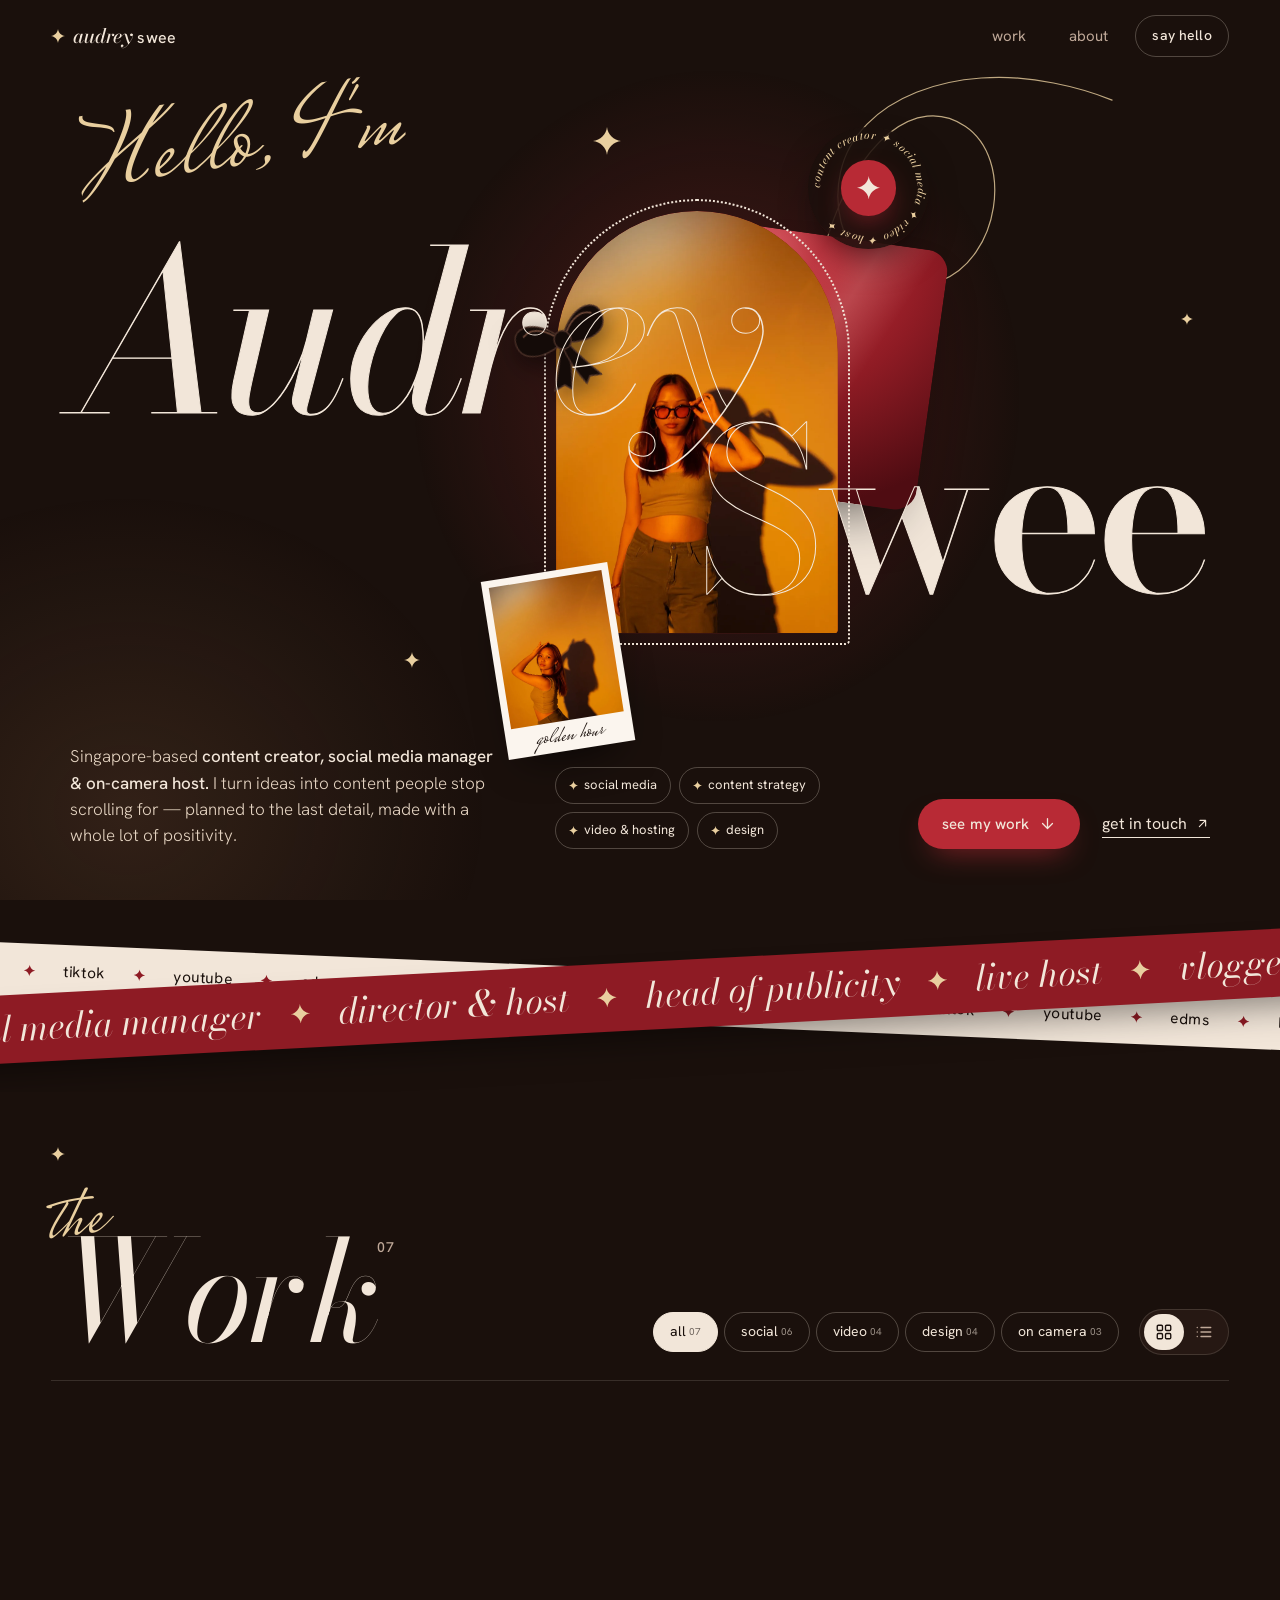
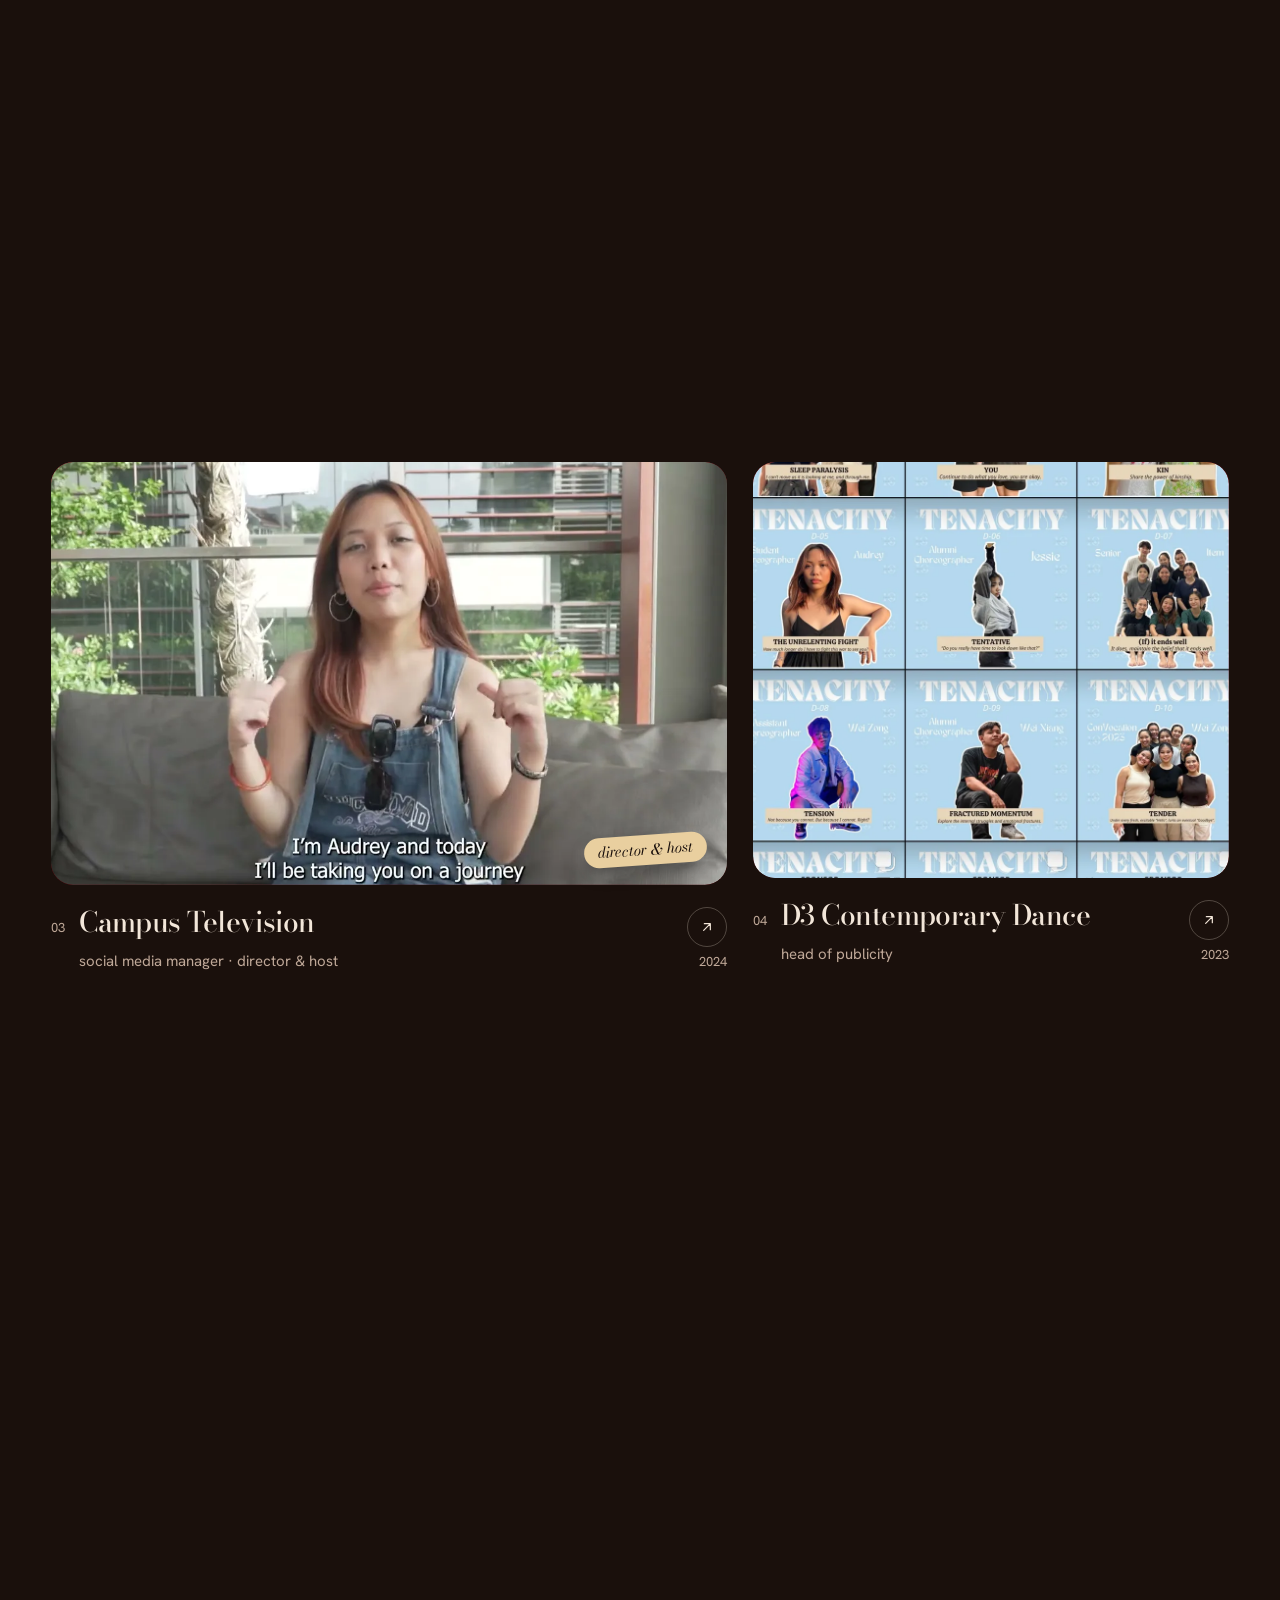
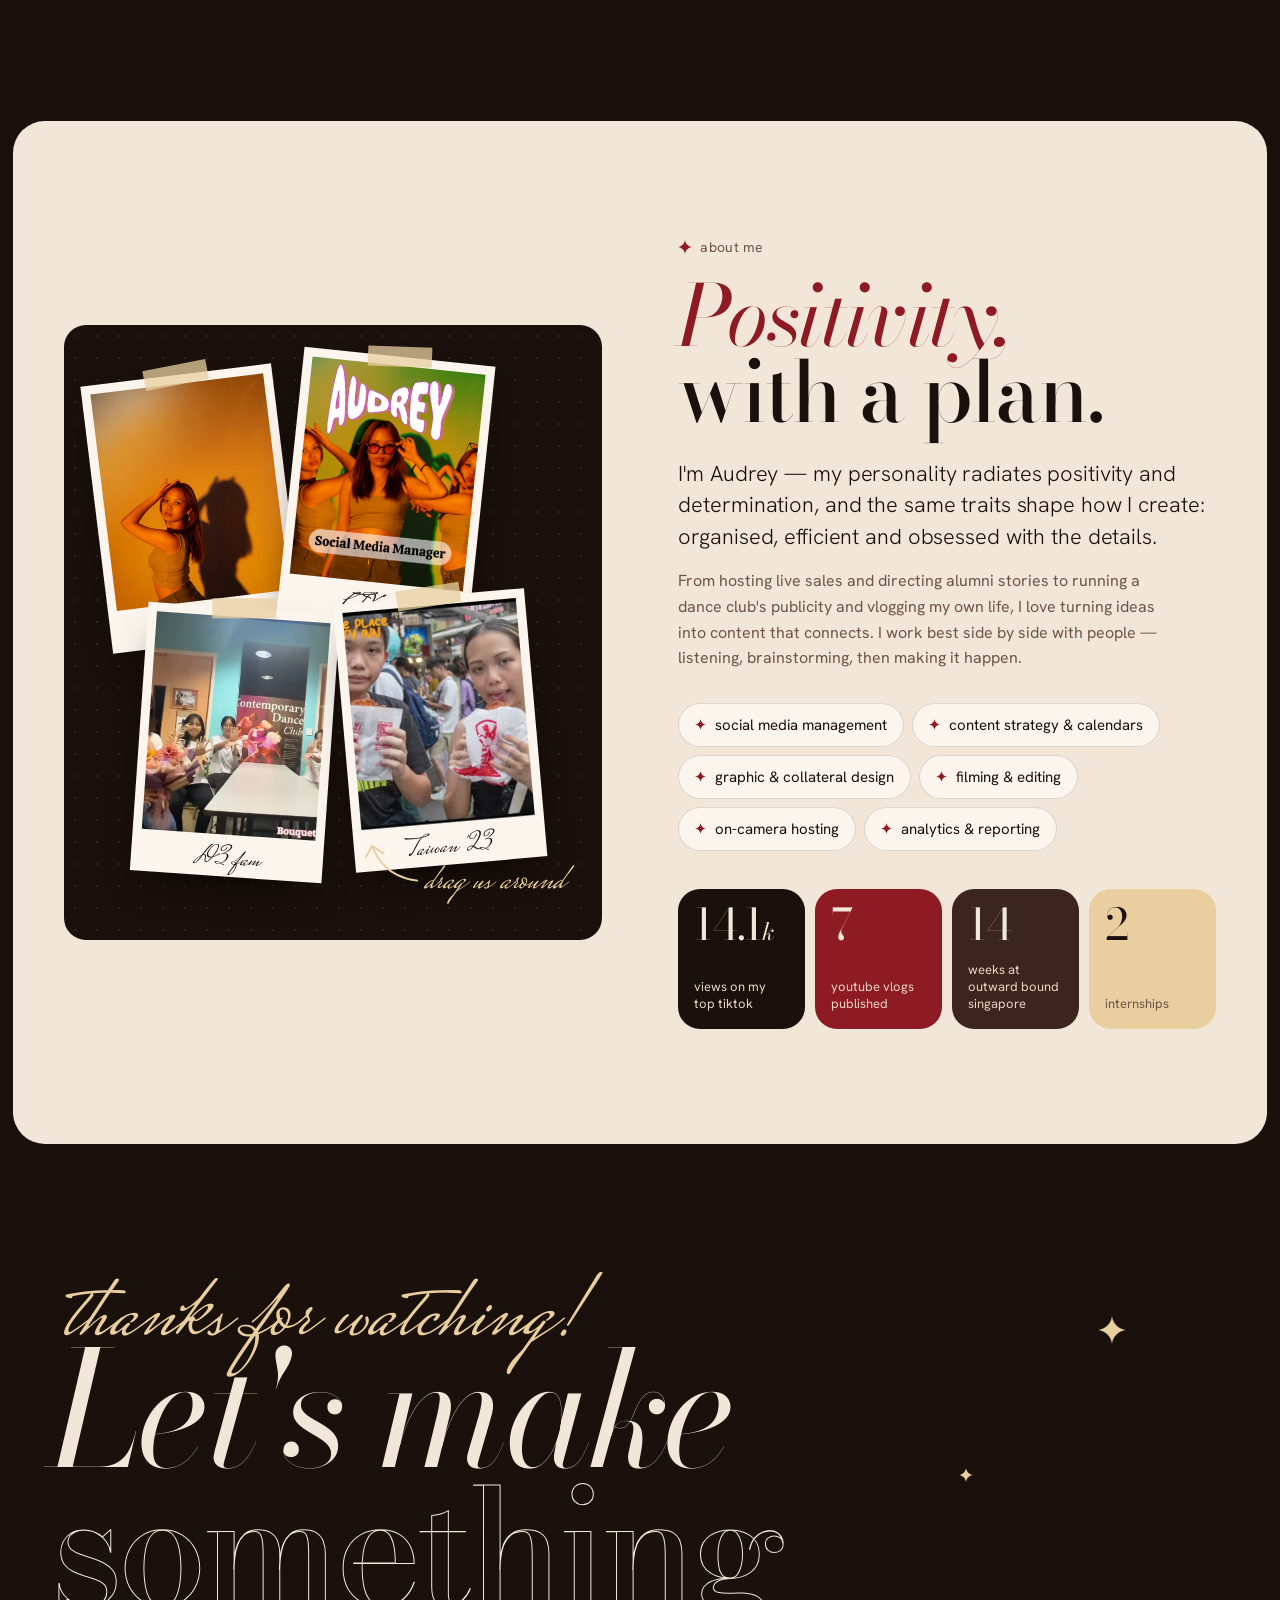
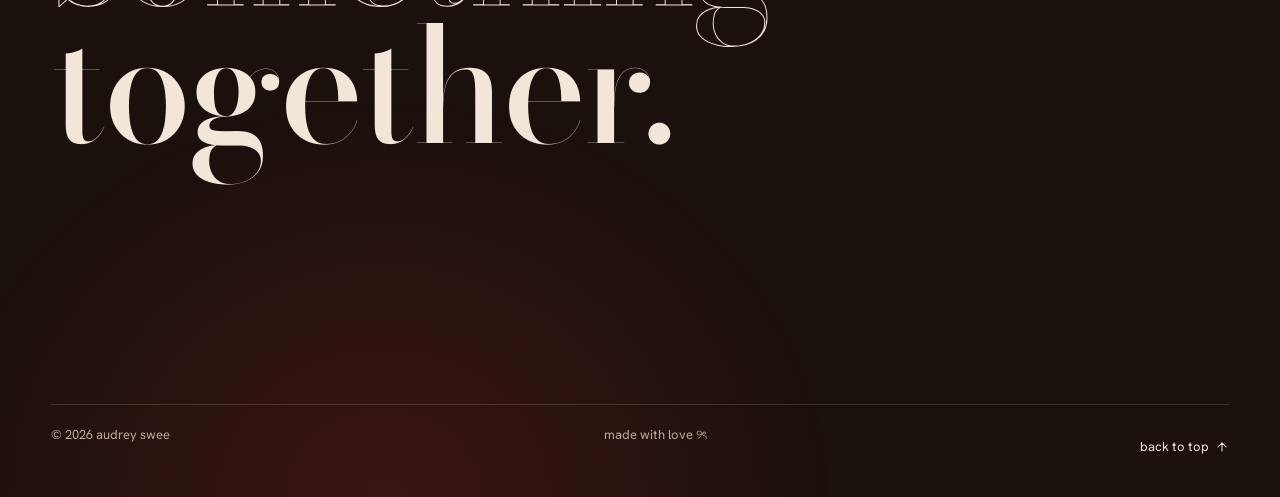
==== index.html @ 0734b259 "update" ====
<!doctype html>
<html lang="en">
<head>
  <meta charset="utf-8">
  <meta name="viewport" content="width=device-width, initial-scale=1">
  <title>Audrey Swee — Content Creator, Social Media &amp; On-Camera Host</title>
  <meta name="description" content="Portfolio of Audrey Swee, a Singapore-based content creator, social media manager and on-camera host. Selected work for Dettol Singapore, Outward Bound Singapore, Campus Television and more.">
  <meta name="theme-color" content="#1A100C">
  <meta property="og:title" content="Audrey Swee — Media Portfolio">
  <meta property="og:description" content="Content creator, social media manager and on-camera host based in Singapore.">
  <meta property="og:image" content="assets/img/audrey-portrait.webp">
  <meta property="og:type" content="website">
  <link rel="icon" href="assets/img/favicon.svg" type="image/svg+xml">
  <link rel="preconnect" href="https://fonts.googleapis.com">
  <link rel="preconnect" href="https://fonts.gstatic.com" crossorigin>
  <link rel="stylesheet" href="https://fonts.googleapis.com/css2?family=Bodoni+Moda:ital,opsz,wght@0,6..96,400..700;1,6..96,400..700&family=Hanken+Grotesk:wght@300..700&family=Mrs+Saint+Delafield&display=swap">
  <link rel="stylesheet" href="assets/css/style.css">
  <link rel="preload" as="image" href="assets/img/audrey-portrait.webp" fetchpriority="high">
  <script>document.documentElement.classList.add('js');</script>
  <script defer src="assets/js/main.js"></script>
</head>
<body class="home">
  <svg width="0" height="0" style="position:absolute" aria-hidden="true">
    <symbol id="spk" viewBox="0 0 24 24"><path d="M12 0c.6 6.2 5.8 11.4 12 12-6.2.6-11.4 5.8-12 12-.6-6.2-5.8-11.4-12-12C6.2 11.4 11.4 6.2 12 0z"/></symbol>
    <symbol id="i-arrow" viewBox="0 0 24 24"><path d="M7 17 17 7M8 7h9v9" fill="none" stroke="currentColor" stroke-width="1.8" stroke-linecap="round" stroke-linejoin="round"/></symbol>
    <symbol id="i-down" viewBox="0 0 24 24"><path d="M12 5v14M19 12l-7 7-7-7" fill="none" stroke="currentColor" stroke-width="1.8" stroke-linecap="round" stroke-linejoin="round"/></symbol>
    <symbol id="i-up" viewBox="0 0 24 24"><path d="M12 19V5M5 12l7-7 7 7" fill="none" stroke="currentColor" stroke-width="1.8" stroke-linecap="round" stroke-linejoin="round"/></symbol>
    <symbol id="i-tiktok" viewBox="0 0 24 24"><g fill="none" stroke="currentColor" stroke-width="1.8" stroke-linecap="round" stroke-linejoin="round"><path d="M14 3v11.5a3.5 3.5 0 1 1-3.5-3.5"/><path d="M14 3c.5 2.6 2.4 4.5 5 5"/></g></symbol>
    <symbol id="i-youtube" viewBox="0 0 24 24"><rect x="2" y="5" width="20" height="14" rx="4" fill="none" stroke="currentColor" stroke-width="1.8"/><path d="m10 9 5 3-5 3z" fill="currentColor"/></symbol>
    <symbol id="i-linkedin" viewBox="0 0 24 24"><g fill="none" stroke="currentColor" stroke-width="1.8" stroke-linecap="round" stroke-linejoin="round"><path d="M16 8a6 6 0 0 1 6 6v7h-4v-7a2 2 0 0 0-4 0v7h-4v-7a6 6 0 0 1 6-6z"/><rect x="2" y="9" width="4" height="12"/><circle cx="4" cy="4" r="2"/></g></symbol>
    <symbol id="i-grid" viewBox="0 0 24 24"><g fill="none" stroke="currentColor" stroke-width="1.8"><rect x="3" y="3" width="7" height="7" rx="1.5"/><rect x="14" y="3" width="7" height="7" rx="1.5"/><rect x="3" y="14" width="7" height="7" rx="1.5"/><rect x="14" y="14" width="7" height="7" rx="1.5"/></g></symbol>
    <symbol id="i-list" viewBox="0 0 24 24"><path d="M8 6h13M8 12h13M8 18h13M3 6h.01M3 12h.01M3 18h.01" fill="none" stroke="currentColor" stroke-width="1.8" stroke-linecap="round"/></symbol>
    <symbol id="bow" viewBox="0 0 120 100"><g fill="#140b08" stroke="#4a3027" stroke-width="1.6" stroke-linejoin="round"><path d="M57 47c-6 14-15 32-25 48l13-3 6 7c7-17 11-34 12-50z"/><path d="M63 47c6 14 15 32 25 48l-13-3-6 7c-7-17-11-34-12-50z"/><path d="M60 43C42 12 8 8 9 33c1 22 31 23 51 13z"/><path d="M60 43c18-31 52-35 51-10-1 22-31 23-51 13z"/><ellipse cx="60" cy="44" rx="9.5" ry="10.5"/></g><path d="M20 26c9-6 22-2 32 10M100 26c-9-6-22-2-32 10" fill="none" stroke="#6b4636" stroke-width="2" stroke-linecap="round"/></symbol>
  </svg>
  <a class="skip" href="#main">Skip to content</a>

  <header class="site-header" data-header>
    <a class="brand" href="index.html" aria-label="Audrey Swee, home"><svg class="spk" aria-hidden="true"><use href="#spk"/></svg><span><i>audrey</i> swee</span></a>
    <nav class="nav" aria-label="Primary">
      <a href="#work">work</a>
      <a href="#about">about</a>
      <a class="nav__contact" href="#contact">contact</a>
      <a class="btn btn--line btn--sm" href="#contact">say hello</a>
    </nav>
  </header>

  <main id="main">
    <!-- ============ HERO ============ -->
    <section class="hero" aria-labelledby="hero-title">
      <div class="hero__stage">
        <p class="hero__hello script" aria-hidden="true">Hello, I'm</p>
        <h1 id="hero-title" class="hero__name" aria-label="Audrey Swee" data-letters>
          <span class="line l1">Audrey</span>
          <span class="line l2">Swee</span>
        </h1>
        <figure class="hero__portrait">
          <span class="hero__satin satin" aria-hidden="true"></span>
          <span class="arch"><img src="assets/img/audrey-portrait.webp" width="933" height="1400" alt="Audrey Swee in warm orange light, adjusting her sunglasses" fetchpriority="high"></span>
          <span class="dots" aria-hidden="true"></span>
          <svg class="bow" aria-hidden="true"><use href="#bow"/></svg>
        </figure>
        <div class="hero__name hero__name--outline" aria-hidden="true" data-letters>
          <span class="line l1">Audrey</span>
          <span class="line l2">Swee</span>
        </div>
        <svg class="hero__swoosh" viewBox="0 0 1200 500" preserveAspectRatio="none" aria-hidden="true">
          <path pathLength="1" d="M640,330 C760,280 790,160 815,95 C845,20 905,-18 955,8 C1005,34 990,112 930,130 C868,148 812,100 828,44 C845,-14 945,-42 1045,-26 C1125,-14 1170,14 1215,42"/>
        </svg>
        <a class="badge" href="#work" aria-label="Jump to selected work">
          <svg class="badge__text" viewBox="0 0 200 200" aria-hidden="true">
            <defs><path id="badge-circle" d="M100,100 m-80,0 a80,80 0 1,1 160,0 a80,80 0 1,1 -160,0"/></defs>
            <text><textPath href="#badge-circle">content creator ✦ social media ✦ video ✦ host ✦ </textPath></text>
          </svg>
          <span class="badge__core"><svg class="spk" style="color:currentColor" aria-hidden="true"><use href="#spk"/></svg></span>
        </a>
        <figure class="hero__polaroid" aria-hidden="true">
          <img src="assets/img/audrey-portrait-2.webp" width="683" height="1024" alt="">
          <figcaption class="script">golden hour</figcaption>
        </figure>
        <svg class="float-spk twinkle" style="--s:28px;left:46%;top:-4%" aria-hidden="true"><use href="#spk"/></svg>
        <svg class="float-spk twinkle" style="--s:16px;left:30%;top:92%;--tw:1s" aria-hidden="true"><use href="#spk"/></svg>
        <svg class="float-spk twinkle" style="--s:12px;right:3%;top:30%;--tw:1.8s" aria-hidden="true"><use href="#spk"/></svg>
      </div>

      <div class="hero__foot">
        <p class="hero__intro">Singapore-based <strong>content creator, social media manager &amp; on-camera host.</strong> I turn ideas into content people stop scrolling for — planned to the last detail, made with a whole lot of positivity.</p>
        <ul class="hero__roles" aria-label="What I do">
          <li><svg class="spk" aria-hidden="true"><use href="#spk"/></svg>social media</li>
          <li><svg class="spk" aria-hidden="true"><use href="#spk"/></svg>content strategy</li>
          <li><svg class="spk" aria-hidden="true"><use href="#spk"/></svg>video &amp; hosting</li>
          <li><svg class="spk" aria-hidden="true"><use href="#spk"/></svg>design</li>
        </ul>
        <div class="hero__ctas">
          <a class="btn btn--cherry" href="#work" data-magnetic>see my work <svg class="i-down" aria-hidden="true"><use href="#i-down"/></svg></a>
          <a class="u-link" href="#contact">get in touch <svg aria-hidden="true"><use href="#i-arrow"/></svg></a>
        </div>
      </div>
    </section>

    <!-- ============ CROSSING BANDS ============ -->
    <div class="bands" aria-hidden="true">
      <div class="band band--latte"><div class="band__track">
        <span>instagram</span><svg class="spk"><use href="#spk"/></svg><span>tiktok</span><svg class="spk"><use href="#spk"/></svg><span>youtube</span><svg class="spk"><use href="#spk"/></svg><span>edms</span><svg class="spk"><use href="#spk"/></svg><span>live sales</span><svg class="spk"><use href="#spk"/></svg><span>podcasts</span><svg class="spk"><use href="#spk"/></svg><span>merch</span><svg class="spk"><use href="#spk"/></svg>
        <span>instagram</span><svg class="spk"><use href="#spk"/></svg><span>tiktok</span><svg class="spk"><use href="#spk"/></svg><span>youtube</span><svg class="spk"><use href="#spk"/></svg><span>edms</span><svg class="spk"><use href="#spk"/></svg><span>live sales</span><svg class="spk"><use href="#spk"/></svg><span>podcasts</span><svg class="spk"><use href="#spk"/></svg><span>merch</span><svg class="spk"><use href="#spk"/></svg>
      </div></div>
      <div class="band band--cherry"><div class="band__track">
        <span>social media manager</span><svg class="spk"><use href="#spk"/></svg><span>director &amp; host</span><svg class="spk"><use href="#spk"/></svg><span>head of publicity</span><svg class="spk"><use href="#spk"/></svg><span>live host</span><svg class="spk"><use href="#spk"/></svg><span>vlogger</span><svg class="spk"><use href="#spk"/></svg><span>designer</span><svg class="spk"><use href="#spk"/></svg>
        <span>social media manager</span><svg class="spk"><use href="#spk"/></svg><span>director &amp; host</span><svg class="spk"><use href="#spk"/></svg><span>head of publicity</span><svg class="spk"><use href="#spk"/></svg><span>live host</span><svg class="spk"><use href="#spk"/></svg><span>vlogger</span><svg class="spk"><use href="#spk"/></svg><span>designer</span><svg class="spk"><use href="#spk"/></svg>
      </div></div>
    </div>

    <!-- ============ WORK ============ -->
    <section id="work" class="section work" aria-labelledby="work-title">
      <div class="section-head">
        <div>
          <p class="cap" data-reveal><svg class="spk" aria-hidden="true"><use href="#spk"/></svg>
          <h2 id="work-title" class="section-head__title serif" data-reveal style="--d:.08s"><span class="script" aria-hidden="true">the</span><i>Work</i><sup>07</sup></h2>
        </div>
        <div class="work__controls" data-reveal style="--d:.16s">
          <div class="filters" role="group" aria-label="Filter projects">
            <button class="chip" type="button" data-filter="all" aria-pressed="true">all<sup>07</sup></button>
            <button class="chip" type="button" data-filter="social" aria-pressed="false">social<sup>06</sup></button>
            <button class="chip" type="button" data-filter="video" aria-pressed="false">video<sup>04</sup></button>
            <button class="chip" type="button" data-filter="design" aria-pressed="false">design<sup>04</sup></button>
            <button class="chip" type="button" data-filter="on-camera" aria-pressed="false">on camera<sup>03</sup></button>
          </div>
          <div class="view-toggle" role="group" aria-label="Layout">
            <button type="button" data-view-btn="grid" aria-pressed="true" aria-label="Grid view"><svg aria-hidden="true"><use href="#i-grid"/></svg></button>
            <button type="button" data-view-btn="list" aria-pressed="false" aria-label="List view"><svg aria-hidden="true"><use href="#i-list"/></svg></button>
          </div>
        </div>
      </div>

      <div class="projects" data-projects data-view="grid">
        <!-- 01 Dettol -->
        <article class="project p-dettol" data-tags="video social on-camera" data-poster="assets/img/posters/dettol-preview.webp" data-preview="assets/video/dettol/preview.mp4" data-reveal>
          <a class="project__link" href="work/dettol.html" data-cursor="watch">
            <div class="project__media" data-hover-video>
              <div class="project__clip" style="view-transition-name: cover-dettol">
                <img src="assets/img/posters/dettol-preview.webp" width="720" height="1280" alt="" loading="lazy">
                <video muted loop playsinline preload="none" data-src="assets/video/dettol/preview.mp4" aria-hidden="true"></video>
              </div>
              <span class="hud"><i></i>now playing</span>
              <span class="sticker"><i></i>live!</span>
              <svg class="card-bow" aria-hidden="true"><use href="#bow"/></svg>
            </div>
            <div class="project__info">
              <span class="project__no">01</span>
              <h3 class="project__title">Dettol Singapore</h3>
              <p class="project__role">live host &amp; content creator</p>
              <p class="project__type">internship</p>
              <p class="project__year">2026</p>
              <span class="project__arrow" aria-hidden="true"><svg><use href="#i-arrow"/></svg></span>
            </div>
          </a>
        </article>

        <!-- 02 Outward Bound -->
        <article class="project p-obs" data-tags="design social" data-poster="assets/img/obs/kh-a1.webp" data-reveal style="--d:.08s">
          <a class="project__link" href="work/outward-bound.html" data-cursor="view">
            <div class="project__media project__media--latte">
              <div class="project__clip" style="view-transition-name: cover-obs">
                <div class="fan fan--wide" aria-hidden="true">
                  <img src="assets/img/obs/kh-b1.webp" width="848" height="1200" alt="" loading="lazy" style="--k:-2;--k-abs:2">
                  <img src="assets/img/obs/edm-2.webp" width="848" height="1200" alt="" loading="lazy" style="--k:-1;--k-abs:1">
                  <img src="assets/img/obs/edm-4.webp" width="848" height="1200" alt="" loading="lazy" style="--k:1;--k-abs:1">
                  <img src="assets/img/obs/kh-c1.webp" width="848" height="1200" alt="" loading="lazy" style="--k:2;--k-abs:2">
                  <img src="assets/img/obs/kh-a1.webp" width="848" height="1200" alt="" loading="lazy" style="--k:0;--k-abs:0">
                </div>
              </div>
              <span class="sticker sticker--cherry">16 weeks</span>
            </div>
            <div class="project__info">
              <span class="project__no">02</span>
              <h3 class="project__title">Outward Bound Singapore</h3>
              <p class="project__role">content creation intern, oae council</p>
              <p class="project__type">internship</p>
              <p class="project__year">2024–25</p>
              <span class="project__arrow" aria-hidden="true"><svg><use href="#i-arrow"/></svg></span>
            </div>
          </a>
        </article>

        <!-- 03 CTV -->
        <article class="project p-ctv" data-tags="social video on-camera" data-poster="assets/img/posters/ctv.webp" data-preview="assets/video/ctv/preview.mp4" data-reveal>
          <a class="project__link" href="work/ctv.html" data-cursor="watch">
            <div class="project__media" data-hover-video>
              <div class="project__clip" style="view-transition-name: cover-ctv">
                <img src="assets/img/posters/ctv.webp" width="1280" height="720" alt="" loading="lazy">
                <video muted loop playsinline preload="none" data-src="assets/video/ctv/preview.mp4" aria-hidden="true"></video>
              </div>
              <span class="hud"><i></i>now playing</span>
              <span class="sticker">director &amp; host</span>
            </div>
            <div class="project__info">
              <span class="project__no">03</span>
              <h3 class="project__title">Campus Television</h3>
              <p class="project__role">social media manager · director &amp; host</p>
              <p class="project__type">final year project</p>
              <p class="project__year">2024</p>
              <span class="project__arrow" aria-hidden="true"><svg><use href="#i-arrow"/></svg></span>
            </div>
          </a>
        </article>

        <!-- 04 D3 -->
        <article class="project p-d3" data-tags="design social video" data-poster="assets/img/posters/d3-recital.webp" data-preview="assets/video/d3/preview.mp4" data-reveal style="--d:.08s">
          <a class="project__link" href="work/d3.html" data-cursor="watch">
            <div class="project__media" data-hover-video>
              <div class="project__clip" style="view-transition-name: cover-d3">
                <img src="assets/img/d3/tenacity-grid.webp" width="1048" height="1400" alt="" loading="lazy">
                <video muted loop playsinline preload="none" data-src="assets/video/d3/preview.mp4" aria-hidden="true"></video>
              </div>
              <span class="hud"><i></i>now playing</span>
            </div>
            <div class="project__info">
              <span class="project__no">04</span>
              <h3 class="project__title">D3 Contemporary Dance</h3>
              <p class="project__role">head of publicity</p>
              <p class="project__type">co-curricular</p>
              <p class="project__year">2023</p>
              <span class="project__arrow" aria-hidden="true"><svg><use href="#i-arrow"/></svg></span>
            </div>
          </a>
        </article>

        <!-- 05 Vlogs -->
        <article class="project p-vlogs" data-tags="video on-camera" data-poster="assets/img/posters/reel.webp" data-preview="assets/video/vlogs/preview.mp4" data-reveal>
          <a class="project__link" href="https://www.youtube.com/@dreyswee" target="_blank" rel="noopener" data-cursor="youtube">
            <div class="project__media" data-hover-video>
              <div class="project__clip">
                <img src="assets/img/posters/reel.webp" width="1280" height="720" alt="" loading="lazy">
                <video muted loop playsinline preload="none" data-src="assets/video/vlogs/preview.mp4" aria-hidden="true"></video>
              </div>
              <span class="hud"><i></i>now playing</span>
              <span class="sticker sticker--latte">8 vlogs</span>
            </div>
            <div class="project__info">
              <span class="project__no">05</span>
              <h3 class="project__title">Video Production</h3>
              <p class="project__role">vlogs on youtube &amp; tiktok<span class="sr-only"> (opens YouTube in a new tab)</span></p>
              <p class="project__type">personal</p>
              <p class="project__year">ongoing</p>
              <span class="project__arrow" aria-hidden="true"><svg><use href="#i-arrow"/></svg></span>
            </div>
          </a>
        </article>

        <!-- 06 NKF -->
        <article class="project p-nkf" data-tags="design social" data-poster="assets/img/nkf/story-2.webp" data-reveal style="--d:.08s">
          <a class="project__link" href="work/nkf.html" data-cursor="view">
            <div class="project__media project__media--latte">
              <div class="project__clip" style="view-transition-name: cover-nkf">
                <div class="fan" aria-hidden="true" style="--spread:34%">
                  <img src="assets/img/nkf/edm-2.webp" width="566" height="800" alt="" loading="lazy" style="--k:-1;--k-abs:1">
                  <img src="assets/img/nkf/story-1.webp" width="432" height="768" alt="" loading="lazy" style="--k:1;--k-abs:1">
                  <img src="assets/img/nkf/story-2.webp" width="432" height="768" alt="" loading="lazy" style="--k:0;--k-abs:0">
                </div>
              </div>
            </div>
            <div class="project__info">
              <span class="project__no">06</span>
              <h3 class="project__title">National Kidney Foundation</h3>
              <p class="project__role">digital marketing campaign</p>
              <p class="project__type">school module</p>
              <p class="project__year">school</p>
              <span class="project__arrow" aria-hidden="true"><svg><use href="#i-arrow"/></svg></span>
            </div>
          </a>
        </article>

        <!-- 07 Converse -->
        <article class="project p-converse" data-tags="design social" data-poster="assets/img/converse/grwm-1.webp" data-reveal style="--d:.16s">
          <a class="project__link" href="work/converse.html" data-cursor="view">
            <div class="project__media project__media--latte">
              <div class="project__clip" style="view-transition-name: cover-converse">
                <div class="flipbook" data-flipbook aria-hidden="true">
                  <img src="assets/img/converse/grwm-1.webp" width="432" height="432" alt="" loading="lazy">
                  <img src="assets/img/converse/meme-1.webp" width="432" height="432" alt="" loading="lazy">
                  <img src="assets/img/converse/grwm-2.webp" width="432" height="432" alt="" loading="lazy">
                  <img src="assets/img/converse/meme-2.webp" width="432" height="432" alt="" loading="lazy">
                  <img src="assets/img/converse/grwm-4.webp" width="432" height="432" alt="" loading="lazy">
                  <img src="assets/img/converse/meme-3.webp" width="432" height="432" alt="" loading="lazy">
                  <img src="assets/img/converse/grwm-6.webp" width="432" height="432" alt="" loading="lazy">
                  <span class="flipbook__count">01 / 07</span>
                </div>
              </div>
            </div>
            <div class="project__info">
              <span class="project__no">07</span>
              <h3 class="project__title">Converse</h3>
              <p class="project__role">content marketing plan</p>
              <p class="project__type">school module</p>
              <p class="project__year">school</p>
              <span class="project__arrow" aria-hidden="true"><svg><use href="#i-arrow"/></svg></span>
            </div>
          </a>
        </article>
      </div>
      <p class="muted" data-empty hidden>Nothing here yet. Try another filter.</p>
    </section>

    <!-- ============ ABOUT ============ -->
    <div class="about-wrap">
      <section id="about" class="section about" aria-labelledby="about-title">
        <div class="board" data-board data-reveal>
          <figure class="polaroid" style="--x:6%;--y:8%;--r:-7deg" tabindex="0" data-cursor="drag" aria-label="Photo: Audrey in golden-hour light. Drag, or use arrow keys to move.">
            <span class="tape" aria-hidden="true"></span>
            <img src="assets/img/audrey-portrait-2.webp" width="683" height="1024" alt="" loading="lazy">
            <figcaption>golden hour</figcaption>
          </figure>
          <figure class="polaroid" style="--x:42%;--y:5%;--r:6deg" tabindex="0" data-cursor="drag" aria-label="Photo: Audrey's Campus Television crew poster. Drag, or use arrow keys to move.">
            <span class="tape" aria-hidden="true"></span>
            <img src="assets/img/ctv/audrey-poster.webp" width="1200" height="1200" alt="" loading="lazy">
            <figcaption>CTV crew</figcaption>
          </figure>
          <figure class="polaroid" style="--x:14%;--y:46%;--r:4deg" tabindex="0" data-cursor="drag" aria-label="Photo: D3 dancers with a sponsored bouquet. Drag, or use arrow keys to move.">
            <span class="tape" aria-hidden="true"></span>
            <img src="assets/img/d3/bouquet.webp" width="1280" height="720" alt="" loading="lazy" style="object-position:30% 50%">
            <figcaption>D3 fam</figcaption>
          </figure>
          <figure class="polaroid" style="--x:52%;--y:44%;--r:-5deg" tabindex="0" data-cursor="drag" aria-label="Photo: a street-food stop from Audrey's Taiwan vlog. Drag, or use arrow keys to move.">
            <span class="tape" aria-hidden="true"></span>
            <img src="assets/img/posters/vlog-taiwan.webp" width="960" height="540" alt="" loading="lazy">
            <figcaption>Taiwan '23</figcaption>
          </figure>
          <p class="board__hint script" aria-hidden="true">
            <svg viewBox="0 0 64 50"><path d="M60 46C44 44 22 36 12 9M12 9 5 21M12 9l12 8"/></svg>
            drag us around
          </p>
        </div>

        <div class="about__copy">
          <p class="cap" data-reveal><svg class="spk" aria-hidden="true"><use href="#spk"/></svg>about me</p>
          <h2 id="about-title" class="about__title serif" data-reveal style="--d:.08s"><i>Positivity,</i><br>with a plan.</h2>
          <p class="lead" data-reveal style="--d:.14s">I'm Audrey — my personality radiates positivity and determination, and the same traits shape how I create: organised, efficient and obsessed with the details.</p>
          <p class="body" data-reveal style="--d:.2s">From hosting live sales and directing alumni stories to running a dance club's publicity and vlogging my own life, I love turning ideas into content that connects. I work best side by side with people — listening, brainstorming, then making it happen.</p>
          <ul class="skills" data-reveal style="--d:.26s" aria-label="Skills">
            <li><svg class="spk" aria-hidden="true"><use href="#spk"/></svg>social media management</li>
            <li><svg class="spk" aria-hidden="true"><use href="#spk"/></svg>content strategy &amp; calendars</li>
            <li><svg class="spk" aria-hidden="true"><use href="#spk"/></svg>graphic &amp; collateral design</li>
            <li><svg class="spk" aria-hidden="true"><use href="#spk"/></svg>filming &amp; editing</li>
            <li><svg class="spk" aria-hidden="true"><use href="#spk"/></svg>on-camera hosting</li>
            <li><svg class="spk" aria-hidden="true"><use href="#spk"/></svg>analytics &amp; reporting</li>
          </ul>
          <dl class="widgets" data-reveal style="--d:.32s">
            <div><dt>views on my top tiktok</dt><dd data-count="16.3" data-decimals="1" data-suffix="k">16.3<small>k</small></dd></div>
            <div><dt>youtube vlogs published</dt><dd data-count="8">8</dd></div>
            <div><dt>weeks at outward bound singapore</dt><dd data-count="16">16</dd></div>
            <div><dt>internships</dt><dd data-count="2">2</dd></div>
          </dl>
    
        </div>
      </section>
    </div>
  </main>

  <!-- ============ FOOTER / END SCREEN ============ -->
  <footer id="contact" class="site-footer">
    <svg class="float-spk twinkle" style="--s:28px;right:12%;top:18%" aria-hidden="true"><use href="#spk"/></svg>
    <svg class="float-spk twinkle" style="--s:14px;right:24%;top:34%;--tw:1s" aria-hidden="true"><use href="#spk"/></svg>
    <div class="footer__top">
      <div>
        <p class="footer__script script" aria-hidden="true" data-reveal>thanks for watching!</p>
        <h2 class="footer__title serif" data-reveal style="--d:.1s">
          <span class="l1">Let's make</span><br>
          <span class="outline">something</span><br>
          <span>together.</span>
        </h2>
      </div>
      <div class="footer__row" data-reveal style="--d:.2s">
        <a class="footer__email" href="mailto:dreyswee@gmail.com" data-magnetic>dreyswee@gmail.com <svg aria-hidden="true"><use href="#i-arrow"/></svg></a>
        <div class="socials">
          <a href="https://www.tiktok.com/@dreyswe3" target="_blank" rel="noopener"><svg aria-hidden="true"><use href="#i-tiktok"/></svg>tiktok <small>@dreyswe3</small></a>
          <a href="https://www.youtube.com/@dreyswee" target="_blank" rel="noopener"><svg aria-hidden="true"><use href="#i-youtube"/></svg>youtube <small>@dreyswee</small></a>
          <a href="https://www.linkedin.com/in/audrey-swee-32b4272a1/" target="_blank" rel="noopener"><svg aria-hidden="true"><use href="#i-linkedin"/></svg>linkedin <small>audrey swee</small></a>
        </div>
      </div>
    </div>
    <div class="footer__bottom">
      <span>© <span data-year>2026</span> audrey swee</span>
      <span>made with love ୨ৎ</span>
      <a href="#main" data-top>back to top <svg aria-hidden="true"><use href="#i-up"/></svg></a>
    </div>
  </footer>
</body>
</html>
---- assets/css/style.css ----
/* ==========================================================================
   Audrey Swee — Portfolio
   Layout: giant-name hero, crossing bands, bento project grid, polaroid board.
   Aesthetic: espresso + cocoa browns, cherry, latte cream, champagne sparkles,
   glossy cherry & chocolate satin, dotted cut-out outlines, a little bow.
   Type: Bodoni Moda (fashion serif) · Hanken Grotesk (lowercase UI) ·
   Mrs Saint Delafield (Audrey's handwritten "Hello, I'm", from her own deck).
   ========================================================================== */

@media (prefers-reduced-motion: no-preference) {
  @view-transition { navigation: auto; }
}

:root {
  --espresso: #1A100C;
  --cocoa: #261813;
  --mocha: #3B261E;
  --mocha-2: #57392C;
  --latte: #F2E6D9;
  --latte-2: #E6D5C3;
  --latte-3: #D9C3AD;
  --paper: #FBF5EE;
  --cream-muted: #BFA898;
  --cherry: #8E1B24;
  --cherry-hi: #B82A35;
  --champagne: #E9CF9F;
  --ink: #1A100C;
  --ink-muted: #6E5548;
  --line: rgba(242, 230, 217, .14);
  --line-2: rgba(242, 230, 217, .26);
  --line-ink: rgba(26, 16, 12, .14);

  --f-serif: "Bodoni Moda", "Didot", "Bodoni 72", Georgia, serif;
  --f-sans: "Hanken Grotesk", system-ui, -apple-system, "Segoe UI", sans-serif;
  --f-script: "Mrs Saint Delafield", "Snell Roundhand", cursive;

  --gutter: clamp(16px, 4vw, 56px);
  --header-h: 72px;
  --r: 22px;
  --r-lg: 32px;
  /* glossy satin, like the lip-gloss and satin swatches on the moodboard */
  --satin-cherry: radial-gradient(130% 100% at 18% 8%, #d65a63 0%, var(--cherry-hi) 26%, var(--cherry) 58%, #4f0c12 100%);
  --satin-cocoa: radial-gradient(130% 100% at 18% 8%, #7a5040 0%, var(--mocha-2) 22%, var(--mocha) 52%, #140b08 100%);
  --sheen: linear-gradient(115deg, transparent 30%, rgba(255, 240, 225, .16) 46%, transparent 62%);
  --glide: cubic-bezier(.22, 1, .36, 1);
  --silk: cubic-bezier(.65, .05, .36, 1);
  --pop: cubic-bezier(.34, 1.45, .64, 1);
}

/* ---------- Base ---------- */
*, *::before, *::after { box-sizing: border-box; }
html { -webkit-text-size-adjust: 100%; scroll-behavior: smooth; scroll-padding-top: 90px; background: var(--espresso); }
body {
  margin: 0; background: var(--espresso); color: var(--latte);
  font-family: var(--f-sans); font-size: clamp(16px, 1.05vw, 18px); line-height: 1.6;
  -webkit-font-smoothing: antialiased;
}
main, footer { overflow-x: clip; }
img, video, svg { display: block; max-width: 100%; }
img, video { height: auto; }
a { color: inherit; text-decoration: none; }
button { font: inherit; color: inherit; background: none; border: 0; padding: 0; cursor: pointer; }
h1, h2, h3, h4, p, figure, dl, dd, ul, ol { margin: 0; }
ul, ol { padding: 0; list-style: none; }
::selection { background: var(--cherry-hi); color: var(--latte); }
:focus-visible { outline: 2px solid var(--champagne); outline-offset: 3px; border-radius: 8px; }

.skip { position: fixed; left: 16px; top: 12px; z-index: 300; background: var(--latte); color: var(--ink); padding: 10px 18px; border-radius: 999px; transform: translateY(-180%); transition: transform .3s var(--glide); }
.skip:focus { transform: none; }
.sr-only { position: absolute; width: 1px; height: 1px; padding: 0; margin: -1px; overflow: hidden; clip: rect(0 0 0 0); white-space: nowrap; border: 0; }

/* ---------- Type helpers ---------- */
.serif { font-family: var(--f-serif); font-weight: 500; letter-spacing: -.025em; line-height: .9; font-optical-sizing: auto; }
.serif i, .serif em { font-style: italic; font-weight: 400; }
.script { font-family: var(--f-script); font-weight: 400; color: var(--champagne); line-height: 1; letter-spacing: 0; text-transform: none; }
.cap { display: inline-flex; align-items: center; gap: 8px; font-size: 14px; letter-spacing: .02em; color: var(--cream-muted); text-transform: lowercase; }
.cap--champ { color: var(--champagne); }
.lead { font-size: clamp(19px, 1.7vw, 24px); line-height: 1.45; font-weight: 300; letter-spacing: -.005em; }
.muted { color: var(--cream-muted); }

/* sparkles (inline SVG <use href="#spk">) */
.spk, .float-spk, .glitter svg { fill: currentColor; }
.spk { display: inline-block; width: 1em; height: 1em; flex: none; color: var(--champagne); vertical-align: -.1em; }
.twinkle { animation: twinkle 2.8s ease-in-out infinite; animation-delay: var(--tw, 0s); transform-origin: center; }
@keyframes twinkle { 0%, 100% { transform: scale(.55) rotate(0deg); opacity: .45; } 50% { transform: scale(1) rotate(45deg); opacity: 1; } }
.float-spk { position: absolute; pointer-events: none; width: var(--s, 22px); height: var(--s, 22px); color: var(--champagne); z-index: 5; }

.satin { background: var(--sheen), var(--satin-cherry); }

/* ---------- Buttons ---------- */
.btn {
  display: inline-flex; align-items: center; justify-content: center; gap: .6em;
  min-height: 50px; padding: 0 1.6em; border-radius: 999px;
  font-weight: 500; font-size: 15px; letter-spacing: .01em; text-transform: lowercase; white-space: nowrap;
  transition: background-color .35s var(--glide), color .35s, border-color .35s, transform .5s var(--pop), box-shadow .35s;
}
.btn svg { width: 17px; height: 17px; flex: none; transition: transform .45s var(--pop); }
.btn:active { transform: scale(.97); }
.btn--cherry { background: var(--cherry-hi); color: var(--latte); box-shadow: 0 14px 30px -14px rgba(184, 42, 53, .8); }
.btn--cherry:hover { background: var(--cherry); }
.btn--latte { background: var(--latte); color: var(--ink); }
.btn--latte:hover { background: var(--champagne); }
.btn--line { border: 1px solid var(--line-2); }
.btn--line:hover { background: var(--latte); color: var(--ink); border-color: var(--latte); }
.btn--sm { min-height: 42px; padding: 0 1.15em; font-size: 14px; }
.btn:hover .i-down { transform: translateY(3px); }
.btn:hover .i-arrow { transform: translate(3px, -3px); }
.u-link { position: relative; display: inline-flex; align-items: center; gap: 8px; min-height: 44px; text-transform: lowercase; }
.u-link::after { content: ""; position: absolute; left: 0; right: 0; bottom: 8px; height: 1px; background: currentColor; transform-origin: right; transition: transform .5s var(--silk); }
.u-link:hover::after { transform: scaleX(0); }
.u-link svg { width: 15px; height: 15px; transition: transform .45s var(--pop); }
.u-link:hover svg { transform: translate(3px, -3px); }

/* ---------- Header ---------- */
.site-header {
  position: fixed; inset: 0 0 auto 0; z-index: 60; height: var(--header-h);
  display: flex; align-items: center; justify-content: space-between; gap: 16px; padding: 0 var(--gutter);
  transition: transform .6s var(--glide), background-color .4s, border-color .4s; border-bottom: 1px solid transparent;
}
.site-header.is-scrolled { background: color-mix(in srgb, var(--espresso) 80%, transparent); -webkit-backdrop-filter: blur(16px); backdrop-filter: blur(16px); border-bottom-color: var(--line); }
.site-header.is-hidden { transform: translateY(-100%); }
.brand { display: inline-flex; align-items: center; gap: 8px; min-height: 44px; font-size: 16px; font-weight: 500; letter-spacing: .02em; text-transform: lowercase; }
.brand .spk { width: 14px; height: 14px; transition: transform .8s var(--pop); }
.brand:hover .spk { transform: rotate(90deg) scale(1.3); }
.brand i { font-family: var(--f-serif); font-style: italic; font-size: 20px; letter-spacing: -.01em; }
.nav { display: flex; align-items: center; gap: clamp(8px, 1.8vw, 24px); font-size: 15px; text-transform: lowercase; }
.nav > a:not(.btn) { display: inline-flex; align-items: center; gap: 6px; min-height: 44px; padding: 0 4px; color: var(--cream-muted); transition: color .3s; }
.nav > a:not(.btn):hover { color: var(--latte); }
.nav > a:not(.btn)::before { content: ""; width: 6px; height: 6px; border-radius: 50%; background: var(--cherry-hi); transform: scale(0); transition: transform .4s var(--pop); }
.nav > a:not(.btn):hover::before { transform: scale(1); }
.nav__contact { display: none !important; }

/* ---------- Hero ---------- */
.hero {
  position: relative; min-height: 100svh; isolation: isolate;
  padding: calc(var(--header-h) + clamp(40px, 6vw, 80px)) var(--gutter) clamp(36px, 4vw, 56px);
  display: grid; grid-template-rows: 1fr auto; gap: clamp(28px, 4vw, 48px);
  --mx: 0; --my: 0;
}
.hero::before { /* warm glow behind the portrait */
  content: ""; position: absolute; inset: 0; z-index: -1; pointer-events: none;
  background: radial-gradient(ellipse 34% 52% at 56% 44%, rgba(184, 42, 53, .30), transparent 70%), radial-gradient(ellipse 40% 50% at 10% 90%, rgba(176, 122, 82, .16), transparent 70%);
}
.hero__stage { position: relative; display: grid; align-items: center; isolation: isolate; padding-inline: clamp(0px, 1.5vw, 24px); }
.hero__name {
  grid-area: 1 / 1; position: relative; z-index: 1; display: flex; flex-direction: column;
  font-family: var(--f-serif); font-weight: 500; font-size: clamp(5.2rem, 17.5vw, 21rem); line-height: .8; letter-spacing: -.035em;
  transform: translate(calc(var(--mx) * 6px), calc(var(--my) * 4px));
}
.hero__name .line { display: block; white-space: nowrap; }
.hero__name .l1 { align-self: flex-start; font-style: italic; font-weight: 400; }
.hero__name .l2 { align-self: flex-end; margin-right: .02em; }
.hero__name--outline { z-index: 3; color: transparent; -webkit-text-stroke: 1px var(--latte); }
.hero__name .ch { display: inline-block; }
.js .hero__name .ch { opacity: 0; filter: blur(14px); transform: translateY(.18em); }
.ready .hero__name .ch { opacity: 1; filter: blur(0); transform: none; transition: opacity .9s var(--glide), filter 1.1s var(--glide), transform 1.1s var(--glide); transition-delay: calc(var(--i) * 55ms + .1s); }
.hero__name .ch.hop { animation: hop .75s var(--pop); }
@keyframes hop { 0% { transform: none; } 35% { transform: translateY(-12%) rotate(-5deg); } 70% { transform: translateY(2%) rotate(2deg); } 100% { transform: none; } }

.hero__portrait {
  grid-area: 1 / 1; z-index: 2; justify-self: center; position: relative;
  width: clamp(190px, 22vw, 420px); aspect-ratio: 2 / 3; margin-left: 10%;
  transform: translate(calc(var(--mx) * -12px), calc(var(--my) * -10px));
}
.hero__portrait .arch { position: absolute; inset: 0; border-radius: 999px 999px 22px 22px; overflow: hidden; background: var(--cherry); box-shadow: 0 40px 90px -36px rgba(184, 42, 53, .8); }
.hero__portrait .arch img { width: 100%; height: 100%; object-fit: cover; }
.hero__portrait .dots { position: absolute; inset: -12px; border-radius: 999px 999px 30px 30px; border: 2.5px dotted var(--latte); pointer-events: none; }
.hero__satin { position: absolute; z-index: -1; width: 80%; height: 62%; right: -34%; top: 6%; border-radius: var(--r); rotate: 8deg; box-shadow: 0 30px 60px -30px rgba(0, 0, 0, .8); }
.hero__portrait .bow { position: absolute; z-index: 3; left: -16%; top: 14%; width: 38%; rotate: -20deg; filter: drop-shadow(0 8px 12px rgba(0, 0, 0, .55)); }
.js .hero__portrait .arch { clip-path: inset(100% 0 0 0 round 999px 999px 22px 22px); }
.ready .hero__portrait .arch { clip-path: inset(0 round 999px 999px 22px 22px); transition: clip-path 1.3s var(--silk) .25s; }
.js .hero__portrait .arch img { transform: scale(1.2); filter: blur(8px); }
.ready .hero__portrait .arch img { transform: scale(1.02); filter: blur(0); transition: transform 1.8s var(--glide) .25s, filter 1.4s var(--glide) .25s; }
.js .hero__portrait :is(.dots, .bow, .hero__satin) { opacity: 0; }
.ready .hero__portrait :is(.dots, .bow, .hero__satin) { opacity: 1; transition: opacity .9s var(--glide) 1s; }

.hero__hello {
  position: absolute; z-index: 4; left: clamp(4px, 2vw, 32px); top: -.5em;
  font-size: clamp(3.2rem, 8.5vw, 10rem); transform: rotate(-8deg); pointer-events: none;
}
.js .hero__hello { clip-path: inset(0 100% 0 0); }
.ready .hero__hello { clip-path: inset(0 0 0 0); transition: clip-path 1.5s var(--silk) .9s; }

.hero__swoosh { position: absolute; inset: -6% -2% -10%; z-index: 1; pointer-events: none; width: 104%; height: 116%; overflow: visible; }
.hero__swoosh path { fill: none; stroke: var(--champagne); stroke-width: 1.2; stroke-linecap: round; stroke-dasharray: 1; stroke-dashoffset: 1; vector-effect: non-scaling-stroke; opacity: .8; }
.ready .hero__swoosh path { stroke-dashoffset: 0; transition: stroke-dashoffset 2.2s var(--silk) .7s; }
html:not(.js) .hero__swoosh path { stroke-dashoffset: 0; }

.badge {
  position: absolute; z-index: 5; top: -4%; left: calc(50% + 5% + clamp(70px, 8.5vw, 160px));
  width: clamp(100px, 9.5vw, 160px); aspect-ratio: 1; border-radius: 50%; display: grid; place-items: center;
}
.badge::before { content: ""; position: absolute; inset: 0; border-radius: 50%; background: rgba(26, 16, 12, .86); -webkit-backdrop-filter: blur(6px); backdrop-filter: blur(6px); box-shadow: 0 16px 40px -16px rgba(0, 0, 0, .8); }
.badge__text { position: absolute; inset: 0; width: 100%; height: 100%; animation: spin 18s linear infinite; }
.badge__text text { font-family: var(--f-serif); font-style: italic; font-weight: 500; font-size: 18.5px; letter-spacing: .06em; fill: var(--champagne); }
.badge__core { position: relative; width: 46%; aspect-ratio: 1; border-radius: 50%; background: var(--cherry-hi); color: var(--latte); display: grid; place-items: center; transition: background-color .3s, transform .7s var(--pop); box-shadow: 0 12px 30px -10px rgba(184, 42, 53, .8); }
.badge__core svg { width: 42%; height: 42%; }
.badge:hover .badge__core { background: var(--latte); color: var(--ink); transform: rotate(90deg) scale(1.08); }
@keyframes spin { to { transform: rotate(360deg); } }
.js .badge { opacity: 0; transform: scale(.6) rotate(-40deg); }
.ready .badge { opacity: 1; transform: none; transition: opacity .6s 1.1s, transform 1s var(--pop) 1.1s; }

.hero__polaroid {
  position: absolute; z-index: 4; bottom: -10%; left: calc(50% + 5% - clamp(140px, 16vw, 320px));
  width: clamp(104px, 10vw, 176px); padding: 7px 7px 30px; background: var(--paper);
  box-shadow: 0 20px 40px -18px rgba(0, 0, 0, .7); transform: rotate(-9deg);
}
.hero__polaroid img { aspect-ratio: 4 / 5; object-fit: cover; width: 100%; }
.hero__polaroid figcaption { position: absolute; left: 0; right: 0; bottom: 2px; text-align: center; font-size: clamp(20px, 1.8vw, 28px); color: var(--ink); }
.js .hero__polaroid { opacity: 0; transform: translateY(40px) rotate(4deg); }
.ready .hero__polaroid { opacity: 1; transform: rotate(-9deg); transition: opacity .6s 1.25s, transform 1.1s var(--pop) 1.25s; }

.hero__foot {
  position: relative; z-index: 2; display: grid; grid-template-columns: minmax(0, 1.25fr) minmax(0, .9fr) auto; gap: 24px clamp(24px, 4vw, 64px); align-items: end;
  padding-inline: clamp(0px, 1.5vw, 24px);
}
.hero__intro { font-size: clamp(17px, 1.3vw, 20px); line-height: 1.55; max-width: 46ch; font-weight: 300; color: var(--latte-2); }
.hero__intro strong { font-weight: 500; color: var(--latte); }
.hero__roles { display: flex; flex-wrap: wrap; gap: 8px; }
.hero__roles li { display: inline-flex; align-items: center; gap: 6px; font-size: 13px; text-transform: lowercase; padding: 7px 13px; border: 1px solid var(--line-2); border-radius: 999px; }
.hero__roles .spk { width: 9px; height: 9px; }
.hero__ctas { display: flex; flex-wrap: wrap; align-items: center; gap: 10px 22px; }
.js .hero__foot > * { opacity: 0; filter: blur(10px); transform: translateY(16px); }
.ready .hero__foot > * { opacity: 1; filter: blur(0); transform: none; transition: opacity .9s var(--glide), filter 1s var(--glide), transform 1s var(--glide); }
.ready .hero__foot > :nth-child(1) { transition-delay: 1s; }
.ready .hero__foot > :nth-child(2) { transition-delay: 1.1s; }
.ready .hero__foot > :nth-child(3) { transition-delay: 1.2s; }

/* ---------- Crossing bands ---------- */
.bands { position: relative; height: clamp(150px, 15vw, 230px); overflow: clip; }
.band { position: absolute; left: -6%; width: 112%; top: 50%; padding: clamp(10px, 1.1vw, 16px) 0; white-space: nowrap; overflow: hidden; }
.band--cherry { background: var(--cherry); color: var(--latte); transform: translateY(-50%) rotate(-3deg); z-index: 2; box-shadow: 0 20px 40px -20px rgba(0, 0, 0, .7); }
.band--latte { background: var(--latte); color: var(--ink); transform: translateY(-50%) rotate(2.4deg); }
.band__track { display: inline-flex; align-items: center; gap: clamp(18px, 2.2vw, 32px); padding-right: clamp(18px, 2.2vw, 32px); animation: marquee 44s linear infinite; }
.band--latte .band__track { animation-direction: reverse; animation-duration: 52s; font-size: clamp(14px, 1.2vw, 18px); text-transform: lowercase; letter-spacing: .04em; }
.band--cherry .band__track { font-family: var(--f-serif); font-style: italic; font-size: clamp(24px, 2.8vw, 44px); line-height: 1.1; }
.band__track .spk { width: .55em; height: .55em; }
.band--latte .band__track .spk { color: var(--cherry); width: 12px; height: 12px; }
@keyframes marquee { to { transform: translateX(-50%); } }

/* ---------- Sections ---------- */
.section { position: relative; padding: clamp(64px, 9vw, 140px) var(--gutter); }
.work { padding-top: clamp(32px, 4vw, 64px); }
.section-head {
  display: grid; grid-template-columns: minmax(0, 1fr) auto; align-items: end; gap: 24px 40px;
  padding-bottom: clamp(18px, 2vw, 28px); margin-bottom: clamp(28px, 4vw, 56px); border-bottom: 1px solid var(--line);
}
.section-head__title { position: relative; font-size: clamp(4.2rem, 11vw, 11rem); margin-top: .42em; }
.section-head__title .script { position: absolute; font-size: .55em; left: -.08em; top: -.55em; transform: rotate(-8deg); z-index: 1; }
.section-head__title sup { font-family: var(--f-sans); font-style: normal; font-size: clamp(13px, 1.1vw, 16px); letter-spacing: .04em; vertical-align: top; position: relative; top: .9em; margin-left: .3em; color: var(--cream-muted); }

/* ---------- Work controls ---------- */
.work__controls { display: flex; flex-wrap: wrap; align-items: center; justify-content: flex-end; gap: 12px 20px; }
.filters { display: flex; flex-wrap: wrap; gap: 6px; }
.chip { display: inline-flex; align-items: center; min-height: 40px; padding: 0 16px; border-radius: 999px; border: 1px solid var(--line-2); font-size: 14px; text-transform: lowercase; transition: background-color .3s var(--glide), color .3s, border-color .3s; }
.chip:hover { border-color: var(--latte); }
.chip[aria-pressed="true"] { background: var(--latte); color: var(--ink); border-color: var(--latte); }
.chip sup { font-size: 10px; margin-left: 3px; opacity: .6; }
.view-toggle { display: inline-flex; padding: 4px; border-radius: 999px; background: var(--cocoa); border: 1px solid var(--line); }
.view-toggle button { width: 40px; height: 36px; border-radius: 999px; display: grid; place-items: center; color: var(--cream-muted); transition: background-color .3s, color .3s; }
.view-toggle button svg { width: 18px; height: 18px; }
.view-toggle button[aria-pressed="true"] { background: var(--latte); color: var(--ink); }

/* ---------- Project cards (bento grid) ---------- */
.projects[data-view="grid"] { display: grid; grid-template-columns: repeat(12, minmax(0, 1fr)); gap: clamp(40px, 4.4vw, 68px) clamp(16px, 2vw, 28px); }
.project[hidden] { display: none !important; }
.projects[data-view="grid"] .p-dettol { grid-column: span 4; }
.projects[data-view="grid"] .p-obs { grid-column: span 8; }
.projects[data-view="grid"] .p-ctv { grid-column: span 7; }
.projects[data-view="grid"] .p-d3 { grid-column: span 5; }
.projects[data-view="grid"] :is(.p-vlogs, .p-nkf, .p-converse) { grid-column: span 4; }
.projects[data-view="grid"].is-filtered .project { grid-column: span 4; }

.project__link { display: block; position: relative; }
.project__media {
  position: relative; border-radius: var(--r); aspect-ratio: 4 / 5; isolation: isolate;
  background: var(--sheen), var(--satin-cherry);
  outline: 2px dotted transparent; outline-offset: 14px;
  transform: perspective(1000px) rotateX(var(--rx, 0deg)) rotateY(var(--ry, 0deg));
  transition: transform .6s var(--glide), outline-color .4s, outline-offset .6s var(--glide);
}
.p-obs .project__media, .p-ctv .project__media { aspect-ratio: 16 / 10; }
.p-d3 .project__media { aspect-ratio: 8 / 7; }
.is-filtered .project__media { aspect-ratio: 4 / 5 !important; }
.project__clip { position: absolute; inset: 0; border-radius: var(--r); overflow: hidden; clip-path: inset(0 round var(--r)); transition: clip-path .8s var(--silk); background: var(--mocha); }
.project__link:hover .project__clip, .project__link:focus-visible .project__clip { clip-path: inset(12px round calc(var(--r) - 6px)); }
.project__link:hover .project__media, .project__link:focus-visible .project__media { outline-color: var(--latte); outline-offset: 8px; }
.project__clip > img, .project__clip > video { position: absolute; inset: 0; width: 100%; height: 100%; object-fit: cover; }
.project__clip > img { transform: translateY(var(--py, 0px)) scale(1.08); transition: transform 1s var(--glide); }
.project__link:hover .project__clip > img { transform: translateY(var(--py, 0px)) scale(1.13); }
.project__clip > video { opacity: 0; transition: opacity .5s var(--glide); }
.is-playing .project__clip > video { opacity: 1; }
.project__media--latte .project__clip { background: var(--latte-2); }

.hud {
  position: absolute; z-index: 3; top: 22px; left: 22px; display: inline-flex; align-items: center; gap: 7px;
  padding: 6px 12px; border-radius: 999px; background: rgba(26, 16, 12, .6); -webkit-backdrop-filter: blur(8px); backdrop-filter: blur(8px);
  font-size: 12px; text-transform: lowercase; letter-spacing: .02em; color: var(--latte); opacity: 0; transition: opacity .3s;
}
.hud i { width: 7px; height: 7px; border-radius: 50%; background: var(--cherry-hi); animation: pulse 1.6s ease-in-out infinite; }
@keyframes pulse { 50% { opacity: .3; } }
.is-playing .hud { opacity: 1; }
.sticker {
  position: absolute; z-index: 3; right: 20px; bottom: 20px; display: inline-flex; align-items: center; gap: 6px;
  padding: 7px 14px 8px; border-radius: 999px; background: var(--champagne); color: var(--ink);
  font-family: var(--f-serif); font-style: italic; font-size: 15px; line-height: 1;
  transform: rotate(-4deg); box-shadow: 0 8px 20px -8px rgba(0, 0, 0, .6);
}
.sticker--latte { background: var(--latte); }
.sticker--cherry { background: var(--cherry-hi); color: var(--latte); }
.sticker i { width: 7px; height: 7px; border-radius: 50%; background: var(--cherry-hi); }
.card-bow { position: absolute; z-index: 4; top: -18px; left: -14px; width: 64px; rotate: -18deg; filter: drop-shadow(0 6px 10px rgba(0, 0, 0, .5)); transition: rotate .7s var(--pop); }
.project__link:hover .card-bow { rotate: -6deg; }

/* fanned pages */
.fan { position: absolute; inset: 0; display: grid; place-items: center; }
.fan img {
  position: absolute; height: 74%; width: auto; max-width: none; border-radius: 6px;
  box-shadow: 0 24px 40px -20px rgba(26, 16, 12, .65);
  transform: translateX(calc(var(--k) * var(--spread, 30%))) rotate(calc(var(--k) * var(--tilt, 7deg))) translateY(calc(var(--k-abs) * 4%));
  transition: transform .8s var(--pop);
}
.project__link:hover .fan img { --spread: 46%; --tilt: 10deg; }
.fan--wide { --spread: 34%; }
.project__link:hover .fan--wide img { --spread: 60%; --tilt: 9deg; }

/* flipbook */
.flipbook { position: absolute; inset: 0; display: grid; place-items: center; }
.flipbook img { position: absolute; width: 72%; aspect-ratio: 1; object-fit: cover; border-radius: 12px; box-shadow: 0 24px 40px -20px rgba(26, 16, 12, .65); opacity: 0; transform: rotate(-3deg); }
.flipbook img.is-active { opacity: 1; }
.flipbook__count { position: absolute; z-index: 3; top: 20px; right: 20px; padding: 4px 10px; border-radius: 999px; background: rgba(26, 16, 12, .65); font-size: 12px; font-variant-numeric: tabular-nums; }

/* card info */
.project__info { display: grid; grid-template-columns: auto minmax(0, 1fr) auto; grid-template-areas: "no title arrow" "no role year"; column-gap: 14px; row-gap: 2px; padding-top: 22px; align-items: baseline; }
.project__no { grid-area: no; font-size: 13px; color: var(--cream-muted); padding-top: 4px; font-variant-numeric: tabular-nums; }
.project__title { grid-area: title; font-family: var(--f-serif); font-weight: 500; font-size: clamp(24px, 2.2vw, 34px); line-height: 1.05; letter-spacing: -.02em; transition: color .3s; }
.project__link:hover .project__title { font-style: italic; color: var(--champagne); }
.project__role { grid-area: role; color: var(--cream-muted); font-size: 15px; text-transform: lowercase; }
.project__type { display: none; }
.project__year { grid-area: year; font-size: 13px; color: var(--cream-muted); justify-self: end; }
.project__arrow { grid-area: arrow; align-self: center; width: 40px; height: 40px; border-radius: 50%; border: 1px solid var(--line-2); display: grid; place-items: center; transition: background-color .3s, color .3s, transform .5s var(--pop), border-color .3s; }
.project__arrow svg { width: 16px; height: 16px; }
.project__link:hover .project__arrow { background: var(--latte); color: var(--ink); border-color: var(--latte); transform: rotate(45deg); }

/* ---------- List view ---------- */
.projects[data-view="list"] { display: flex; flex-direction: column; border-top: 1px solid var(--line); }
.projects[data-view="list"] .project__media { display: none; }
.projects[data-view="list"] .project__link { border-bottom: 1px solid var(--line); overflow: hidden; isolation: isolate; }
.projects[data-view="list"] .project__link::before { content: ""; position: absolute; inset: 0; z-index: -1; background: var(--cherry); transform: scaleY(0); transform-origin: bottom; transition: transform .55s var(--glide); }
.projects[data-view="list"] .project__link:hover::before, .projects[data-view="list"] .project__link:focus-visible::before { transform: scaleY(1); transform-origin: top; }
.projects[data-view="list"] .project__info { grid-template-columns: 52px minmax(0, 1.5fr) minmax(0, 1.1fr) minmax(0, .7fr) 64px 44px; grid-template-areas: "no title role type year arrow"; align-items: center; padding: clamp(18px, 2vw, 28px) 8px; transition: padding .6s var(--glide); }
.projects[data-view="list"] .project__title { font-size: clamp(30px, 4.4vw, 68px); }
.projects[data-view="list"] .project__link:hover .project__title { color: var(--latte); }
.projects[data-view="list"] .project__type { display: block; grid-area: type; font-size: 13px; color: var(--cream-muted); text-transform: lowercase; }
.projects[data-view="list"] .project__link:hover .project__info { padding-left: 28px; }
.projects[data-view="list"] .project__link:hover :is(.project__no, .project__role, .project__type, .project__year) { color: var(--latte-2); }
.projects[data-view="list"] .project__link:hover .project__arrow { background: var(--champagne); color: var(--ink); border-color: var(--champagne); }

.float-preview {
  position: fixed; left: 0; top: 0; z-index: 45; width: clamp(240px, 22vw, 340px); aspect-ratio: 4 / 5;
  border-radius: 20px; overflow: hidden; pointer-events: none; background: var(--mocha);
  outline: 2.5px dotted var(--latte); outline-offset: 8px;
  opacity: 0; scale: .7; rotate: -4deg; transition: opacity .3s, scale .5s var(--glide), rotate .5s var(--glide);
}
.float-preview.is-on { opacity: 1; scale: 1; rotate: 3deg; }
.float-preview img, .float-preview video { position: absolute; inset: 0; width: 100%; height: 100%; object-fit: cover; border-radius: 20px; }

/* ---------- About (latte panel) ---------- */
.about-wrap { background: var(--latte); color: var(--ink); border-radius: var(--r-lg); margin: 0 clamp(8px, 1vw, 16px); }
.about-wrap ::selection { background: var(--cherry); color: var(--latte); }
.about-wrap .cap { color: var(--ink-muted); }
.about-wrap .spk { color: var(--cherry); }
.about { display: grid; grid-template-columns: minmax(0, 1fr) minmax(0, 1fr); gap: clamp(36px, 6vw, 96px); align-items: center; }
.board {
  position: relative; min-height: clamp(440px, 48vw, 680px); border-radius: var(--r); background: var(--espresso); overflow: hidden;
  background-image: radial-gradient(rgba(242, 230, 217, .09) 1.2px, transparent 1.4px); background-size: 22px 22px;
}
.polaroid {
  position: absolute; left: var(--x); top: var(--y); width: clamp(140px, 15vw, 236px);
  padding: 9px 9px 42px; background: var(--paper); box-shadow: 0 20px 40px -18px rgba(0, 0, 0, .8);
  rotate: var(--r, 0deg); cursor: grab; touch-action: none; user-select: none; -webkit-user-select: none;
  transition: scale .3s var(--glide), rotate .4s var(--glide), box-shadow .3s;
}
.polaroid img { width: 100%; aspect-ratio: 4 / 5; object-fit: cover; pointer-events: none; -webkit-user-drag: none; }
.polaroid figcaption { position: absolute; left: 0; right: 0; bottom: 3px; text-align: center; font-family: var(--f-script); font-size: clamp(24px, 2vw, 32px); line-height: 1; color: var(--ink); }
.polaroid:hover { scale: 1.03; }
.polaroid.is-dragging { cursor: grabbing; scale: 1.07; rotate: 0deg; box-shadow: 0 34px 60px -24px rgba(0, 0, 0, .85); }
.polaroid .tape { position: absolute; top: -10px; left: 50%; width: 64px; height: 20px; translate: -50% 0; rotate: -4deg; background: rgba(233, 207, 159, .75); }
.board__hint { position: absolute; right: 7%; bottom: 6%; font-size: clamp(30px, 3vw, 44px); display: flex; align-items: flex-end; gap: 4px; pointer-events: none; }
.board__hint svg { width: 60px; height: 48px; color: var(--champagne); margin-bottom: 18px; }
.board__hint svg path { fill: none; stroke: currentColor; stroke-width: 2; stroke-linecap: round; }

.about__title { font-size: clamp(3.2rem, 6.6vw, 7rem); margin: 16px 0 clamp(18px, 2.2vw, 28px); }
.about__title i { color: var(--cherry); }
.about .lead { color: var(--ink); }
.about .body { color: var(--ink-muted); margin-top: 1em; max-width: 54ch; }
.skills { display: flex; flex-wrap: wrap; gap: 8px; margin-top: clamp(22px, 2.6vw, 32px); }
.skills li { display: inline-flex; align-items: center; gap: 9px; padding: 9px 16px; border-radius: 999px; background: var(--paper); border: 1px solid var(--line-ink); font-size: 15px; text-transform: lowercase; transition: background-color .3s, color .3s, transform .5s var(--pop); }
.skills li:hover { background: var(--cherry); color: var(--latte); transform: translateY(-3px) rotate(-1.5deg); }
.skills li:hover .spk { color: var(--champagne); }
.skills .spk { width: 11px; height: 11px; }
.widgets { display: grid; grid-template-columns: repeat(4, minmax(0, 1fr)); gap: 10px; margin-top: clamp(26px, 3vw, 40px); }
.widgets > div { display: flex; flex-direction: column; justify-content: space-between; gap: 14px; min-height: 140px; padding: 16px; border-radius: 22px; background: var(--espresso); color: var(--latte); transition: transform .6s var(--pop); }
.widgets > div:nth-child(2) { background: var(--cherry); }
.widgets > div:nth-child(3) { background: var(--mocha); }
.widgets > div:nth-child(4) { background: var(--champagne); color: var(--ink); }
.widgets > div:nth-child(4) dt { color: var(--ink-muted); }
.widgets > div:hover { transform: translateY(-6px) rotate(-1.5deg); }
.widgets dd { order: 1; font-family: var(--f-serif); font-size: clamp(36px, 3.4vw, 56px); line-height: .9; letter-spacing: -.03em; font-variant-numeric: lining-nums; }
.widgets dd small { font-size: .55em; font-style: italic; }
.widgets dt { order: 2; font-size: 13px; line-height: 1.3; text-transform: lowercase; color: var(--latte-2); }
.tools { margin-top: 22px; color: var(--ink-muted); font-size: 15px; text-transform: lowercase; }
.tools b { color: var(--ink); font-weight: 600; }

/* ---------- Footer (end screen) ---------- */
.site-footer { position: relative; padding: clamp(80px, 10vw, 160px) var(--gutter) 28px; isolation: isolate; }
.site-footer::before { content: ""; position: absolute; inset: 0; z-index: -1; background: radial-gradient(ellipse 50% 60% at 30% 100%, rgba(184, 42, 53, .22), transparent 70%); }
.footer__top { position: relative; display: grid; gap: clamp(28px, 4vw, 48px); }
.footer__script { font-size: clamp(3rem, 7.5vw, 8rem); transform: rotate(-6deg); position: relative; z-index: 2; margin-bottom: -.28em; margin-left: .1em; }
.footer__title { font-size: clamp(4rem, 12.5vw, 13rem); line-height: .86; }
.footer__title .outline { color: transparent; -webkit-text-stroke: 1px var(--latte); }
.footer__title .l1 { font-style: italic; font-weight: 400; }
.footer__row { display: flex; flex-wrap: wrap; align-items: center; justify-content: space-between; gap: 20px; padding-top: clamp(24px, 3vw, 40px); border-top: 1px solid var(--line); }
.footer__email { display: inline-flex; align-items: center; gap: 12px; min-height: 60px; padding: 0 28px; border-radius: 999px; background: var(--latte); color: var(--ink); font-size: clamp(17px, 1.6vw, 22px); font-weight: 500; transition: background-color .3s, transform .5s var(--pop); }
.footer__email svg { width: 20px; height: 20px; transition: transform .45s var(--pop); }
.footer__email:hover { background: var(--champagne); transform: rotate(-2deg); }
.footer__email:hover svg { transform: translate(3px, -3px); }
.socials { display: flex; flex-wrap: wrap; gap: 10px; }
.socials a { display: inline-flex; align-items: center; gap: 10px; min-height: 52px; padding: 0 20px; border-radius: 999px; border: 1px solid var(--line-2); font-size: 15px; text-transform: lowercase; transition: background-color .3s, color .3s, border-color .3s; }
.socials a:hover { background: var(--latte); color: var(--ink); border-color: var(--latte); }
.socials svg { width: 18px; height: 18px; }
.socials small { color: var(--cream-muted); font-size: 13px; transition: color .3s; }
.socials a:hover small { color: var(--ink-muted); }
.footer__bottom { display: flex; flex-wrap: wrap; justify-content: space-between; gap: 10px; margin-top: clamp(56px, 8vw, 110px); padding-top: 20px; border-top: 1px solid var(--line); font-size: 13px; color: var(--cream-muted); text-transform: lowercase; }
.footer__bottom a { display: inline-flex; align-items: center; gap: 6px; min-height: 44px; color: var(--latte); }
.footer__bottom svg { width: 14px; height: 14px; transition: transform .4s var(--pop); }
.footer__bottom a:hover svg { transform: translateY(-3px); }

/* ---------- Cursor bubble + glitter trail (fine pointers) ---------- */
.cursor {
  position: fixed; left: 0; top: 0; z-index: 300; pointer-events: none;
  width: 92px; height: 92px; margin: -46px 0 0 -46px; border-radius: 50%;
  display: grid; place-items: center; background: var(--latte); color: var(--ink);
  font-family: var(--f-serif); font-style: italic; font-size: 17px;
  outline: 1.5px dotted var(--latte); outline-offset: 5px;
  scale: 0; transition: scale .4s var(--pop);
}
.cursor.is-on { scale: 1; }
.has-cursor [data-cursor], .has-cursor [data-cursor] * { cursor: none; }
.glitter { position: fixed; left: 0; top: 0; z-index: 400; pointer-events: none; width: 12px; height: 12px; margin: -6px 0 0 -6px; color: var(--champagne); animation: glitter .8s var(--glide) forwards; }
.glitter svg { width: 100%; height: 100%; }
@keyframes glitter { 0% { opacity: 1; transform: translate(var(--x), var(--y)) scale(1) rotate(0deg); } 100% { opacity: 0; transform: translate(calc(var(--x) + var(--dx)), calc(var(--y) + var(--dy))) scale(.2) rotate(120deg); } }

/* ---------- Reveal (soft-focus blur-in) ---------- */
.js [data-reveal] { opacity: 0; filter: blur(12px); transform: translateY(26px); }
.js [data-reveal].is-in { opacity: 1; filter: blur(0); transform: none; transition: opacity 1s var(--glide), filter 1.1s var(--glide), transform 1.1s var(--glide); transition-delay: var(--d, 0s); }

/* ==========================================================================
   Project pages
   ========================================================================== */
.p-hero { position: relative; padding: calc(var(--header-h) + clamp(32px, 5vw, 72px)) var(--gutter) clamp(32px, 4vw, 56px); isolation: isolate; }
.p-hero::before { content: ""; position: absolute; inset: 0; z-index: -1; background: radial-gradient(ellipse 45% 70% at 85% 20%, rgba(184, 42, 53, .2), transparent 70%); }
.p-hero__top { display: flex; flex-wrap: wrap; align-items: center; justify-content: space-between; gap: 12px; margin-bottom: clamp(26px, 4vw, 52px); }
.back { display: inline-flex; align-items: center; gap: 8px; min-height: 44px; padding: 0 18px 0 14px; border-radius: 999px; border: 1px solid var(--line-2); font-size: 14px; text-transform: lowercase; transition: background-color .3s, color .3s, border-color .3s; }
.back svg { width: 16px; height: 16px; transition: transform .4s var(--pop); }
.back:hover { background: var(--latte); color: var(--ink); border-color: var(--latte); }
.back:hover svg { transform: translateX(-3px); }
.p-label { display: inline-block; font-size: clamp(2.8rem, 6.4vw, 6.4rem); transform: rotate(-6deg); position: relative; z-index: 2; margin: 0 0 -.3em .05em; }
.js .p-label { clip-path: inset(0 100% 0 0); }
.ready .p-label { clip-path: inset(0 0 0 0); transition: clip-path 1.3s var(--silk) .55s; }
.p-title { font-size: clamp(3.6rem, 10vw, 11rem); line-height: .86; }
.p-title .w { display: inline-block; }
.p-title .outline { color: transparent; -webkit-text-stroke: 1px var(--latte); }
.js .p-title .w { opacity: 0; filter: blur(18px); transform: translateY(.12em); }
.ready .p-title .w { opacity: 1; filter: blur(0); transform: none; transition: opacity 1.1s var(--glide), filter 1.3s var(--glide), transform 1.3s var(--glide); transition-delay: calc(.1s + var(--i, 0) * .12s); }
.p-title .spk { display: inline-block; width: .24em; height: .24em; vertical-align: .9em; margin-left: .06em; }
.p-intro { display: grid; grid-template-columns: minmax(0, 1.1fr) minmax(0, 1fr); gap: 28px clamp(32px, 6vw, 96px); margin-top: clamp(28px, 4vw, 56px); align-items: start; }
.p-intro__sub { font-size: clamp(19px, 1.8vw, 26px); line-height: 1.42; font-weight: 300; max-width: 34ch; color: var(--latte-2); }
.info { border-radius: var(--r); background: var(--cocoa); border: 1px solid var(--line); padding: 4px 22px; }
.info > div { display: grid; grid-template-columns: 112px minmax(0, 1fr); gap: 12px; padding: 14px 0; border-bottom: 1px solid var(--line); }
.info > div:last-child { border-bottom: 0; }
.info dt { font-size: 13px; color: var(--cream-muted); text-transform: lowercase; padding-top: 2px; }
.info dd { font-size: 16px; line-height: 1.45; }
.js .p-intro > * { opacity: 0; filter: blur(10px); transform: translateY(18px); }
.ready .p-intro > * { opacity: 1; filter: blur(0); transform: none; transition: opacity 1s var(--glide) .45s, filter 1s var(--glide) .45s, transform 1s var(--glide) .45s; }

.p-cover { position: relative; margin: 0 var(--gutter); border-radius: var(--r-lg); overflow: hidden; background: var(--mocha); }
.p-cover--video { aspect-ratio: 16 / 9; background: #000; }
.p-cover--stage { padding: clamp(28px, 5vw, 80px) clamp(16px, 4vw, 64px); min-height: clamp(380px, 46vw, 680px); display: grid; place-items: center; }
.p-cover--satin { background: var(--sheen), var(--satin-cherry); }
.p-cover--cocoa { background: var(--sheen), var(--satin-cocoa); }
.p-cover--latte { background: var(--latte-2); }
.p-cover--cherry { background: radial-gradient(ellipse at 50% 30%, var(--cherry-hi), var(--cherry) 70%); }
.p-cover > video { width: 100%; height: 100%; object-fit: cover; }
.js .p-cover { opacity: 0; filter: blur(14px); transform: scale(.97); }
.ready .p-cover { opacity: 1; filter: blur(0); transform: none; transition: opacity 1s var(--glide) .3s, filter 1.2s var(--glide) .3s, transform 1.3s var(--glide) .3s; }
.cover-label { position: absolute; z-index: 3; left: clamp(14px, 2vw, 28px); top: clamp(14px, 2vw, 24px); display: inline-flex; align-items: center; gap: 8px; padding: 7px 14px; border-radius: 999px; background: rgba(26, 16, 12, .6); -webkit-backdrop-filter: blur(8px); backdrop-filter: blur(8px); font-size: 13px; text-transform: lowercase; color: var(--latte); }
.cover-label .spk { width: 12px; height: 12px; }

.p-section { position: relative; padding: clamp(72px, 9vw, 130px) var(--gutter); }
.p-section + .p-section { padding-top: 0; }
.p-panel { border-radius: var(--r-lg); margin: 0 clamp(8px, 1vw, 16px); padding-top: clamp(64px, 8vw, 110px) !important; padding-bottom: clamp(64px, 8vw, 110px); }
.p-panel + .p-section { padding-top: clamp(72px, 9vw, 130px); }
.p-panel--latte { background: var(--latte); color: var(--ink); }
.p-panel--latte ::selection { background: var(--cherry); color: var(--latte); }
.p-panel--latte .cap { color: var(--ink-muted); }
.p-panel--latte .spk { color: var(--cherry); }
.p-panel--latte .muted, .p-panel--latte .p-head p { color: var(--ink-muted); }
.p-panel--cocoa { background: var(--cocoa); }

.p-head { display: grid; grid-template-columns: minmax(0, 1fr) minmax(0, 1fr); gap: 16px clamp(32px, 6vw, 96px); align-items: end; margin-bottom: clamp(32px, 4.5vw, 60px); }
.p-head h2 { font-size: clamp(2.8rem, 6vw, 6rem); margin-top: 12px; }
.p-head p { max-width: 52ch; color: var(--latte-2); font-weight: 300; }
.p-head--stack { grid-template-columns: 1fr; }
.overview { display: grid; grid-template-columns: minmax(0, 1.1fr) minmax(0, 1fr); gap: 32px clamp(32px, 6vw, 96px); align-items: start; }
.overview .lead { max-width: 34ch; }
.sparks li { display: grid; grid-template-columns: 22px minmax(0, 1fr); gap: 12px; padding: 14px 0; border-bottom: 1px solid var(--line); }
.sparks li:first-child { border-top: 1px solid var(--line); }
.sparks .spk { width: 14px; height: 14px; margin-top: 5px; }
.p-panel--latte .sparks li { border-color: var(--line-ink); }

/* frames & galleries */
.frame { position: relative; border-radius: var(--r); overflow: hidden; background: var(--mocha); }
.frame img { width: 100%; }
.zoom { position: relative; display: block; width: 100%; border-radius: inherit; overflow: hidden; text-align: left; }
.zoom img { transition: scale 1s var(--glide); }
.zoom:hover img { scale: 1.04; }
.zoom::after {
  content: ""; position: absolute; top: 12px; right: 12px; width: 40px; height: 40px; border-radius: 50%;
  background: var(--latte) url("data:image/svg+xml,%3Csvg xmlns='http://www.w3.org/2000/svg' viewBox='0 0 24 24' fill='none' stroke='%231A100C' stroke-width='2' stroke-linecap='round'%3E%3Cpath d='M15 3h6v6M9 21H3v-6M21 3l-7 7M3 21l7-7'/%3E%3C/svg%3E") center / 16px no-repeat;
  scale: 0; transition: scale .45s var(--pop);
}
.zoom:hover::after, .zoom:focus-visible::after { scale: 1; }
.caption { margin-top: 12px; font-size: 14px; color: var(--cream-muted); text-transform: lowercase; display: flex; gap: 8px; align-items: baseline; }
.caption b { color: var(--latte); font-weight: 500; }
.p-panel--latte .caption { color: var(--ink-muted); }
.p-panel--latte .caption b { color: var(--ink); }
.gallery { display: grid; gap: clamp(12px, 1.6vw, 24px); }
.gallery--2 { grid-template-columns: repeat(2, minmax(0, 1fr)); }
.gallery--3 { grid-template-columns: repeat(3, minmax(0, 1fr)); }
.gallery--4 { grid-template-columns: repeat(4, minmax(0, 1fr)); }
.gallery--center { align-items: center; }
.tilted > :nth-child(odd) { rotate: -1.2deg; }
.tilted > :nth-child(even) { rotate: 1deg; }
.tilted > * { transition: rotate .6s var(--pop), transform .6s var(--pop); }
.tilted > *:hover { rotate: 0deg; transform: translateY(-6px); }

/* phone */
.phone { position: relative; width: min(100%, 300px); aspect-ratio: 9 / 17.6; border-radius: 44px; padding: 9px; background: #0d0806; box-shadow: 0 40px 70px -30px rgba(0, 0, 0, .85), inset 0 0 0 1.5px #4a3329; margin-inline: auto; }
.phone::before { content: ""; position: absolute; z-index: 3; top: 17px; left: 50%; translate: -50% 0; width: 30%; height: 20px; border-radius: 20px; background: #0d0806; }
.phone__screen { position: relative; width: 100%; height: 100%; border-radius: 35px; overflow: hidden; background: #000; }
.phone__screen > img, .phone__screen > video { width: 100%; height: 100%; object-fit: cover; }
.phone__screen .zoom { height: 100%; }
.phone__screen .zoom img { height: 100%; object-fit: cover; }
.phone--l { rotate: -4deg; }
.phone--r { rotate: 4deg; }
.stage-phones { position: relative; z-index: 1; display: flex; justify-content: center; align-items: center; gap: clamp(16px, 4vw, 64px); width: 100%; }
.stage-phones .phone { width: min(40%, 300px); margin: 0; }
.stage-phones--3 .phone { width: min(28%, 250px); }
.stage-phones--3 .phone:nth-child(2) { translate: 0 -6%; }

/* video player */
.vplayer { position: relative; width: 100%; height: 100%; background: #000; }
.vplayer video { width: 100%; height: 100%; object-fit: cover; }
.vplayer--contain video { object-fit: contain; }
.vplayer__play { position: absolute; inset: 0; z-index: 2; display: none; place-items: center; color: var(--latte); background: linear-gradient(180deg, transparent 50%, rgba(13, 8, 6, .65)); }
.js .vplayer__play { display: grid; }
.vplayer.is-started .vplayer__play { display: none; }
.vplayer__btn { display: grid; place-items: center; width: clamp(72px, 8vw, 104px); aspect-ratio: 1; border-radius: 50%; background: rgba(242, 230, 217, .92); color: var(--ink); box-shadow: 0 20px 40px -14px rgba(0, 0, 0, .7); outline: 1.5px dotted rgba(242, 230, 217, .9); outline-offset: 6px; transition: transform .6s var(--pop), background-color .3s; }
.vplayer__btn svg { width: 34%; height: 34%; margin-left: 6%; }
.vplayer__play:hover .vplayer__btn { transform: scale(1.1); background: var(--champagne); }
.vplayer__meta { position: absolute; left: clamp(14px, 2vw, 28px); bottom: clamp(14px, 2vw, 24px); right: 14px; display: flex; flex-wrap: wrap; align-items: baseline; gap: 4px 12px; text-align: left; text-transform: lowercase; font-size: 14px; }
.vplayer__meta .serif { font-size: clamp(20px, 2.4vw, 34px); text-transform: none; font-style: italic; font-weight: 400; }
.phone .vplayer__btn { width: 64px; }
.phone .vplayer__meta { left: 14px; bottom: 16px; font-size: 12px; }
.phone .vplayer__meta .serif { font-size: 18px; }

/* IG frame + carousel */
.ig { width: min(100%, 420px); margin-inline: auto; background: var(--cocoa); border-radius: 22px; overflow: hidden; border: 1px solid var(--line); box-shadow: 0 40px 70px -40px rgba(0, 0, 0, .9); }
.p-panel--latte .ig { background: #fff; border-color: var(--line-ink); color: var(--ink); }
.ig__head { display: flex; align-items: center; gap: 10px; padding: 12px 14px; font-size: 14px; font-weight: 600; text-transform: lowercase; }
.ig__avatar { width: 34px; height: 34px; border-radius: 50%; padding: 2px; background: conic-gradient(var(--cherry-hi), var(--champagne), var(--cherry-hi)); flex: none; }
.ig__avatar span { display: grid; place-items: center; width: 100%; height: 100%; border-radius: 50%; background: var(--espresso); color: var(--champagne); font-family: var(--f-serif); font-style: italic; font-size: 13px; }
.ig__head small { display: block; font-weight: 400; color: var(--cream-muted); font-size: 12px; }
.p-panel--latte .ig__head small { color: var(--ink-muted); }
.carousel { position: relative; }
.carousel__track { display: flex; overflow-x: auto; scroll-snap-type: x mandatory; scrollbar-width: none; overscroll-behavior-x: contain; }
.carousel__track::-webkit-scrollbar { display: none; }
.carousel__slide { flex: 0 0 100%; scroll-snap-align: center; aspect-ratio: var(--ar, 1); background: var(--mocha); }
.carousel__slide img { width: 100%; height: 100%; object-fit: cover; }
.carousel__btn { position: absolute; top: 50%; translate: 0 -50%; z-index: 2; width: 42px; height: 42px; border-radius: 50%; background: rgba(242, 230, 217, .95); color: var(--ink); display: grid; place-items: center; box-shadow: 0 6px 16px rgba(0, 0, 0, .35); transition: opacity .3s, transform .4s var(--pop); }
.carousel__btn svg { width: 18px; height: 18px; }
.carousel__btn:hover { transform: scale(1.08); }
.carousel__btn[disabled] { opacity: 0; pointer-events: none; }
.carousel__btn--prev { left: 10px; }
.carousel__btn--next { right: 10px; }
.carousel__dots { display: flex; justify-content: center; gap: 2px; padding: 10px; }
.carousel__dots button { width: 26px; height: 26px; display: grid; place-items: center; }
.carousel__dots button::before { content: ""; width: 6px; height: 6px; border-radius: 50%; background: var(--line-2); transition: background-color .3s, transform .4s var(--pop); }
.p-panel--latte .carousel__dots button::before { background: var(--latte-3); }
.carousel__dots button[aria-current="true"]::before { background: var(--cherry-hi); transform: scale(1.4); }
.ig__caption { padding: 0 16px 16px; font-size: 14px; color: var(--latte-2); }
.p-panel--latte .ig__caption { color: var(--ink-muted); }
.ig__caption b { font-weight: 600; color: inherit; }

/* scroll strip (crew) */
.strip { display: flex; gap: clamp(10px, 1.4vw, 18px); overflow-x: auto; scroll-snap-type: x mandatory; scrollbar-width: none; padding: 14px 4px 24px; }
.strip::-webkit-scrollbar { display: none; }
.strip > li { flex: 0 0 clamp(180px, 20vw, 260px); scroll-snap-align: start; position: relative; border-radius: 16px; overflow: visible; transition: transform .6s var(--pop); }
.strip > li:nth-child(odd) { rotate: -2deg; }
.strip > li:nth-child(even) { rotate: 2deg; translate: 0 12px; }
.strip > li:hover { transform: translateY(-8px) rotate(1deg); }
.strip img { width: 100%; aspect-ratio: 1; object-fit: cover; border-radius: 16px; }
.strip > li.is-me .zoom { outline: 2.5px dotted var(--latte); outline-offset: 6px; }
.strip > li.is-me::after { content: "that's me"; position: absolute; z-index: 2; top: -10px; right: -6px; padding: 3px 12px 5px; border-radius: 999px; background: var(--champagne); color: var(--ink); font-family: var(--f-serif); font-style: italic; font-size: 16px; rotate: 6deg; }
.strip-hint { display: flex; align-items: center; gap: 10px; margin-top: 8px; font-size: 14px; color: var(--cream-muted); text-transform: lowercase; }
.strip-hint svg { width: 16px; height: 16px; }

/* tabs */
.tabs__list { display: inline-flex; flex-wrap: wrap; gap: 4px; padding: 5px; border-radius: 999px; background: var(--latte-2); margin-bottom: clamp(24px, 3vw, 40px); }
.tab { display: inline-flex; align-items: center; gap: 8px; min-height: 46px; padding: 0 18px; border-radius: 999px; font-size: 15px; text-transform: lowercase; color: var(--ink-muted); transition: background-color .3s, color .3s; }
.tab i { font-family: var(--f-serif); font-size: 18px; }
.tab:hover { color: var(--ink); }
.tab[aria-selected="true"] { background: var(--ink); color: var(--latte); }
.tabpanel { display: grid; grid-template-columns: minmax(0, 2.2fr) minmax(0, 1fr); gap: clamp(24px, 4vw, 64px); align-items: start; }
.tabpanel[hidden] { display: none; }
.tabpanel .gallery > * { animation: fade-blur .8s var(--glide) both; animation-delay: calc(var(--n, 0) * 80ms); }
@keyframes fade-blur { from { opacity: 0; filter: blur(10px); transform: translateY(16px); } }
.note { padding: clamp(22px, 2.2vw, 30px); border-radius: var(--r); background: var(--espresso); color: var(--latte); }
.note h3 { font-family: var(--f-serif); font-weight: 400; font-style: italic; font-size: clamp(28px, 2.6vw, 38px); letter-spacing: -.02em; line-height: 1; margin: 10px 0 12px; }
.note p { color: var(--latte-2); font-size: 16px; font-weight: 300; }
.note p + p { margin-top: .8em; }
.note .cap { color: var(--champagne); }
.note .spk { color: var(--champagne); }

/* picker */
.picker { display: grid; gap: 14px; }
.picker__stage { position: relative; background: #fff; border-radius: var(--r); overflow: hidden; }
.picker__stage img { width: 100%; aspect-ratio: 1400 / 990; object-fit: contain; transition: opacity .3s, filter .4s, transform .6s var(--glide); }
.picker__stage.is-swapping img { opacity: 0; filter: blur(8px); transform: scale(.98); }
.picker__caption { position: absolute; left: 18px; bottom: 14px; right: 18px; display: flex; flex-wrap: wrap; gap: 10px; align-items: baseline; color: var(--ink); text-transform: lowercase; font-size: 15px; }
.picker__caption .serif { font-style: italic; font-size: 22px; color: var(--cherry); }
.picker__thumbs { display: grid; grid-template-columns: repeat(9, minmax(0, 1fr)); gap: 8px; }
.picker__thumbs button { border-radius: 12px; overflow: hidden; background: #fff; border: 2px solid transparent; transition: transform .45s var(--pop), border-color .3s; min-height: 44px; }
.picker__thumbs button:hover { transform: translateY(-4px); }
.picker__thumbs button[aria-pressed="true"] { border-color: var(--cherry-hi); }
.picker__thumbs img { aspect-ratio: 1400 / 990; object-fit: cover; width: 100%; }

/* stack */
.stack { position: relative; aspect-ratio: 3 / 2.3; width: min(100%, 620px); margin-inline: auto; }
.stack__card { position: absolute; inset: 0 0 auto 0; aspect-ratio: 3 / 2; border-radius: 16px; overflow: hidden; background: #fff; box-shadow: 0 30px 50px -30px rgba(26, 16, 12, .7); transform: translateY(calc(var(--pos) * 16px)) scale(calc(1 - var(--pos) * .05)) rotate(calc(var(--pos) * 2.4deg)); z-index: calc(10 - var(--pos)); transition: transform .7s var(--pop), opacity .4s; }
.stack__card img { width: 100%; height: 100%; object-fit: cover; }
.stack__card.is-leaving { transform: translate(-110%, 6%) rotate(-14deg); opacity: 0; transition: transform .45s var(--silk), opacity .45s; }
.stack__hint { display: flex; justify-content: center; gap: 12px; align-items: center; margin-top: 18px; font-size: 14px; text-transform: lowercase; color: var(--cream-muted); }
.p-panel--latte .stack__hint { color: var(--ink-muted); }

/* tall hover-scroll */
.tall { --h: clamp(380px, 42vw, 560px); position: relative; height: var(--h); overflow: hidden; border-radius: var(--r); background: #fff; }
.tall img { width: 100%; transition: transform 6s var(--silk); }
.tall:hover img, .tall .zoom:focus-visible img { transform: translateY(calc(-100% + var(--h))); }
.tall .zoom { height: 100%; }
@media (hover: none) { .tall { overflow-y: auto; } .tall:hover img { transform: none; } }

/* guess flip */
.guesses { display: grid; grid-template-columns: repeat(2, minmax(0, 1fr)); gap: clamp(20px, 3vw, 48px); }
.guess { display: grid; justify-items: center; gap: 16px; }
.guess__card { position: relative; width: min(100%, 380px); aspect-ratio: 1; perspective: 1400px; }
.guess__inner { position: absolute; inset: 0; transform-style: preserve-3d; transition: transform 1s var(--pop); }
.guess.is-flipped .guess__inner { transform: rotateY(180deg); }
.guess__face { position: absolute; inset: 0; border-radius: 20px; overflow: hidden; backface-visibility: hidden; -webkit-backface-visibility: hidden; box-shadow: 0 30px 50px -30px rgba(26, 16, 12, .7); }
.guess__face img { width: 100%; height: 100%; object-fit: cover; }
.guess__face--back { transform: rotateY(180deg); }

/* setlist */
.setlist li { display: grid; grid-template-columns: 44px minmax(0, 1fr) auto; gap: 16px; align-items: center; padding: clamp(14px, 1.8vw, 22px) 0; border-bottom: 1px solid var(--line); transition: padding .5s var(--glide), color .3s; }
.setlist li:first-child { border-top: 1px solid var(--line); }
.setlist li:hover { padding-left: 14px; color: var(--champagne); }
.setlist li:hover .serif { font-style: italic; }
.setlist .n { font-size: 13px; color: var(--cream-muted); }
.setlist .serif { font-size: clamp(28px, 4vw, 58px); }

/* logos */
.logos { display: flex; flex-wrap: wrap; gap: 14px; }
.logos > div { flex: 1 1 220px; display: grid; place-items: center; min-height: 170px; padding: 24px; border-radius: var(--r); background: #fff; }
.logos img { max-height: 90px; width: auto; mix-blend-mode: multiply; }

/* stat widgets row */
.stat-row { display: grid; grid-template-columns: repeat(3, minmax(0, 1fr)); gap: 10px; }
.stat-row > div { display: flex; flex-direction: column-reverse; justify-content: flex-end; gap: 8px; padding: 20px; border-radius: 22px; background: var(--cocoa); border: 1px solid var(--line); }
.stat-row dd { font-family: var(--f-serif); font-size: clamp(40px, 4.6vw, 68px); line-height: .95; letter-spacing: -.03em; }
.stat-row dt { color: var(--cream-muted); font-size: 14px; text-transform: lowercase; }

/* vlog cards */
.vlogs { display: grid; grid-template-columns: repeat(4, minmax(0, 1fr)); gap: clamp(22px, 2.4vw, 32px) clamp(12px, 1.6vw, 22px); }
.vlog { display: block; }
.vlog__media { position: relative; aspect-ratio: 16 / 9; border-radius: 16px; overflow: hidden; background: var(--mocha); }
.vlog__media img, .vlog__media video { position: absolute; inset: 0; width: 100%; height: 100%; object-fit: cover; }
.vlog__media img { transition: scale 1s var(--glide); }
.vlog:hover .vlog__media img { scale: 1.06; }
.vlog__media video { opacity: 0; transition: opacity .4s; }
.vlog__media.is-playing video { opacity: 1; }
.vlog__dur { position: absolute; right: 8px; bottom: 8px; z-index: 2; padding: 3px 8px; border-radius: 8px; background: rgba(13, 8, 6, .8); font-size: 12px; font-variant-numeric: tabular-nums; }
.vlog h3 { margin-top: 12px; font-family: var(--f-serif); font-weight: 500; font-size: 20px; line-height: 1.15; letter-spacing: -.015em; display: flex; gap: 8px; justify-content: space-between; }
.vlog h3 svg { width: 15px; height: 15px; flex: none; margin-top: 4px; opacity: .55; transition: opacity .3s, transform .4s var(--pop); }
.vlog:hover h3 { font-style: italic; }
.vlog:hover h3 svg { opacity: 1; transform: translate(2px, -2px); }
.vlog p { margin-top: 3px; color: var(--cream-muted); font-size: 14px; text-transform: lowercase; }

/* storyboard */
.storyboard { display: grid; grid-template-columns: repeat(5, minmax(0, 1fr)); gap: clamp(10px, 1.4vw, 18px); }
.storyboard figure { position: relative; border-radius: 16px; overflow: hidden; }
.storyboard figure:nth-child(odd) { rotate: -1.5deg; }
.storyboard figure:nth-child(even) { rotate: 1.5deg; translate: 0 16px; }
.storyboard img { width: 100%; aspect-ratio: 9 / 16; object-fit: cover; }
.storyboard figcaption { position: absolute; left: 10px; bottom: 10px; padding: 3px 10px 4px; border-radius: 999px; background: var(--latte); color: var(--ink); font-family: var(--f-serif); font-style: italic; font-size: 14px; }

/* formats + timeline */
.formats { display: grid; grid-template-columns: repeat(3, minmax(0, 1fr)); gap: 10px; }
.format { padding: clamp(22px, 2.2vw, 32px); border-radius: var(--r); background: var(--espresso); transition: background-color .4s, transform .6s var(--pop); }
.format:hover { background: var(--cherry); transform: translateY(-6px); }
.format .ico { display: grid; place-items: center; width: 50px; height: 50px; border-radius: 50%; border: 1px solid var(--line-2); color: var(--champagne); }
.format .ico svg { width: 22px; height: 22px; }
.format h3 { font-family: var(--f-serif); font-style: italic; font-weight: 400; font-size: clamp(32px, 3vw, 46px); letter-spacing: -.02em; margin: 18px 0 8px; line-height: 1; }
.format p { color: var(--latte-2); font-weight: 300; }
.timeline { display: grid; grid-template-columns: repeat(3, minmax(0, 1fr)); gap: 10px; margin-top: clamp(28px, 3vw, 44px); }
.timeline li { padding: 20px; border-radius: var(--r); border: 1px dashed var(--line-2); }
.timeline .cap { color: var(--champagne); margin-bottom: 8px; }
.timeline p { color: var(--latte-2); font-size: 15px; font-weight: 300; }

/* cover arrangements */
.cover-fan, .cover-squares { position: relative; z-index: 1; display: flex; justify-content: center; align-items: center; width: 100%; }
.cover-fan img { width: min(23%, 250px); border-radius: 8px; box-shadow: 0 30px 50px -24px rgba(26, 16, 12, .65); margin: 0 -1.5%; transition: transform .9s var(--pop); }
.cover-fan img:nth-child(1) { transform: rotate(-9deg) translateY(5%); }
.cover-fan img:nth-child(2) { transform: rotate(-3deg); z-index: 1; }
.cover-fan img:nth-child(3) { transform: rotate(3deg) translateY(-3%); z-index: 2; }
.cover-fan img:nth-child(4) { transform: rotate(9deg) translateY(5%); }
.p-cover:hover .cover-fan img:nth-child(1) { transform: rotate(-13deg) translate(-14%, 3%); }
.p-cover:hover .cover-fan img:nth-child(2) { transform: rotate(-4deg) translate(-5%, -3%); }
.p-cover:hover .cover-fan img:nth-child(3) { transform: rotate(4deg) translate(5%, -5%); }
.p-cover:hover .cover-fan img:nth-child(4) { transform: rotate(13deg) translate(14%, 3%); }
.cover-squares { gap: clamp(10px, 2vw, 28px); }
.cover-squares img { width: min(28%, 320px); border-radius: 16px; box-shadow: 0 30px 50px -24px rgba(26, 16, 12, .65); transition: transform .9s var(--pop); }
.cover-squares img:nth-child(1) { transform: rotate(-6deg) translateY(6%); }
.cover-squares img:nth-child(2) { transform: rotate(2deg) translateY(-4%); }
.cover-squares img:nth-child(3) { transform: rotate(7deg) translateY(5%); }
.p-cover:hover .cover-squares img { transform: none; }

/* sticky sub-nav */
.subnav { position: sticky; top: 84px; z-index: 20; display: flex; gap: 2px; overflow-x: auto; scrollbar-width: none; padding: 5px; margin: 0 auto; border-radius: 999px; background: color-mix(in srgb, var(--cocoa) 85%, transparent); -webkit-backdrop-filter: blur(14px); backdrop-filter: blur(14px); border: 1px solid var(--line); width: fit-content; max-width: calc(100% - 2 * var(--gutter)); transition: top .6s var(--glide); }
.subnav::-webkit-scrollbar { display: none; }
.subnav a { flex: none; display: inline-flex; align-items: center; min-height: 40px; padding: 0 14px; border-radius: 999px; font-size: 14px; text-transform: lowercase; white-space: nowrap; color: var(--cream-muted); transition: background-color .3s, color .3s; }
.subnav a:hover { color: var(--latte); }
.subnav a.is-active { background: var(--latte); color: var(--ink); }
.header-hidden .subnav { top: 14px; }

.split { display: grid; grid-template-columns: minmax(0, 1fr) minmax(0, 1fr); gap: clamp(24px, 4vw, 64px); align-items: center; }
.split--wide-l { grid-template-columns: minmax(0, 1.5fr) minmax(0, 1fr); }
.split--wide-r { grid-template-columns: minmax(0, 1fr) minmax(0, 1.5fr); }
.sticky-col { position: sticky; top: 150px; }
.chip-row { display: flex; flex-wrap: wrap; gap: 8px; margin-top: 20px; }
.chip-row li { display: inline-flex; align-items: center; gap: 6px; padding: 7px 13px; border-radius: 999px; border: 1px solid var(--line-2); font-size: 13px; text-transform: lowercase; }
.chip-row .spk { width: 9px; height: 9px; }
.p-panel--latte .chip-row li { border-color: var(--line-ink); }
.mt-s { margin-top: 16px; } .mt-m { margin-top: clamp(24px, 3vw, 40px); } .mt-l { margin-top: clamp(48px, 6vw, 96px); }

/* next project */
.next { position: relative; display: block; padding: clamp(56px, 8vw, 120px) var(--gutter); border-top: 1px solid var(--line); overflow: hidden; isolation: isolate; }
.next__label { display: flex; justify-content: space-between; margin-bottom: 14px; }
.next__title { display: block; font-size: clamp(3.4rem, 11vw, 12rem); line-height: .86; }
.next__title .outline { color: transparent; -webkit-text-stroke: 1px var(--latte); transition: color .4s, -webkit-text-stroke-color .4s; }
.next:hover .next__title .outline { color: var(--champagne); -webkit-text-stroke-color: var(--champagne); }
.next__img {
  position: absolute; z-index: -1; right: 8%; top: 50%; width: clamp(180px, 20vw, 320px); aspect-ratio: 4 / 5; object-fit: cover; border-radius: 20px;
  outline: 2.5px dotted var(--latte); outline-offset: 8px;
  translate: var(--nx, 0px) calc(-50% + var(--ny, 0px)); rotate: 6deg; opacity: 0; scale: .8;
  transition: opacity .4s, scale .6s var(--glide), rotate .6s var(--glide);
}
.next:hover .next__img { opacity: 1; scale: 1; rotate: -4deg; }

/* lightbox */
.lightbox { width: 100vw; height: 100vh; max-width: none; max-height: none; margin: 0; padding: 0; border: 0; background: transparent; color: var(--latte); overflow: hidden; }
.lightbox::backdrop { background: rgba(13, 8, 6, .93); -webkit-backdrop-filter: blur(10px); backdrop-filter: blur(10px); }
.lightbox[open] { display: grid; place-items: center; animation: lb-in .35s var(--glide); }
@keyframes lb-in { from { opacity: 0; } }
.lightbox figure { display: grid; justify-items: center; gap: 14px; max-width: calc(100vw - 150px); }
.lightbox img { max-width: 100%; max-height: calc(100vh - 140px); width: auto; height: auto; border-radius: 14px; animation: lb-img .6s var(--glide); }
@keyframes lb-img { from { opacity: 0; filter: blur(14px); transform: scale(.97); } }
.lightbox figcaption { font-size: 14px; color: var(--cream-muted); text-align: center; max-width: 60ch; text-transform: lowercase; }
.lb-btn { position: fixed; z-index: 2; width: 52px; height: 52px; border-radius: 50%; display: grid; place-items: center; background: rgba(242, 230, 217, .1); color: var(--latte); transition: background-color .3s, color .3s; }
.lb-btn:hover { background: var(--latte); color: var(--ink); }
.lb-btn svg { width: 22px; height: 22px; }
.lb-close { top: 18px; right: 18px; }
.lb-prev { left: 18px; top: 50%; translate: 0 -50%; }
.lb-next { right: 18px; top: 50%; translate: 0 -50%; }
.lb-count { position: fixed; top: 32px; left: 24px; font-size: 13px; color: var(--cream-muted); font-variant-numeric: tabular-nums; }

/* 404 */
.lost { min-height: 100svh; display: grid; align-content: center; justify-items: center; text-align: center; padding: calc(var(--header-h) + 40px) var(--gutter) 60px; position: relative; isolation: isolate; }
.lost::before { content: ""; position: absolute; inset: 0; z-index: -1; background: radial-gradient(ellipse 40% 50% at 50% 45%, rgba(184, 42, 53, .28), transparent 70%); }
.lost__code { position: relative; font-family: var(--f-serif); font-style: italic; font-weight: 600; font-size: clamp(9rem, 34vw, 30rem); line-height: .8; letter-spacing: -.05em; color: transparent; background: linear-gradient(115deg, transparent 35%, rgba(255, 240, 225, .35) 48%, transparent 60%), linear-gradient(175deg, #e07079 0%, var(--cherry-hi) 35%, var(--cherry) 70%, #4f0c12 100%); -webkit-background-clip: text; background-clip: text; filter: drop-shadow(0 30px 40px rgba(0, 0, 0, .5)); }
.lost__hello { position: absolute; left: 50%; top: 40%; translate: -50% -50%; font-size: clamp(3rem, 9vw, 8rem); rotate: -8deg; white-space: nowrap; text-shadow: 0 6px 24px rgba(0, 0, 0, .6); }
.lost__title { font-size: clamp(2.4rem, 5.4vw, 5rem); margin-top: clamp(18px, 3vw, 32px); }
.lost__text { margin-top: 16px; max-width: 46ch; color: var(--latte-2); font-weight: 300; }
.lost__ctas { display: flex; flex-wrap: wrap; justify-content: center; gap: 10px 22px; margin-top: 30px; }
.lost__links { display: flex; flex-wrap: wrap; justify-content: center; gap: 8px; margin-top: clamp(40px, 6vw, 72px); max-width: 860px; }
.lost__links a { display: inline-flex; align-items: center; gap: 8px; min-height: 44px; padding: 0 16px; border-radius: 999px; border: 1px solid var(--line-2); font-size: 14px; text-transform: lowercase; transition: background-color .3s, color .3s, border-color .3s; }
.lost__links a:hover { background: var(--latte); color: var(--ink); border-color: var(--latte); }
.lost__links .spk { width: 10px; height: 10px; }

/* page transition: soft focus */
@media (prefers-reduced-motion: no-preference) {
  main { animation: page-in .7s var(--glide) both; }
}
@keyframes page-in { from { opacity: 0; filter: blur(8px); } }
::view-transition-old(root) { animation: .5s var(--glide) both vt-out; }
::view-transition-new(root) { animation: .8s var(--glide) both vt-in; }
@keyframes vt-out { to { opacity: 0; filter: blur(12px); transform: scale(1.02); } }
@keyframes vt-in { from { opacity: 0; filter: blur(12px); transform: scale(.985); } }
::view-transition-group(*) { animation-duration: .8s; animation-timing-function: var(--glide); }

/* ==========================================================================
   Responsive
   ========================================================================== */
@media (max-width: 1100px) {
  .hero__foot { grid-template-columns: minmax(0, 1fr) auto; }
  .hero__roles { display: none; }
  .projects[data-view="grid"] { grid-template-columns: repeat(2, minmax(0, 1fr)); }
  .projects[data-view="grid"] .project, .projects[data-view="grid"].is-filtered .project { grid-column: span 1 !important; }
  .projects[data-view="grid"] :is(.p-obs, .p-ctv) { grid-column: span 2 !important; }
  .p-d3 .project__media { aspect-ratio: 4 / 5; }
  .projects[data-view="list"] .project__info { grid-template-columns: 44px minmax(0, 1.4fr) minmax(0, 1fr) 56px 44px; grid-template-areas: "no title role year arrow"; }
  .projects[data-view="list"] .project__type { display: none; }
  .vlogs { grid-template-columns: repeat(2, minmax(0, 1fr)); }
  .picker__thumbs { grid-template-columns: repeat(5, minmax(0, 1fr)); }
  .widgets { grid-template-columns: repeat(2, minmax(0, 1fr)); }
  .storyboard { grid-template-columns: repeat(3, minmax(0, 1fr)); }
  .storyboard figure:nth-child(n+4) { display: none; }
}

@media (max-width: 860px) {
  :root { --header-h: 64px; }
  .about, .p-intro, .overview, .p-head, .split, .split--wide-l, .split--wide-r, .tabpanel { grid-template-columns: 1fr; }
  .sticky-col { position: static; }
  .gallery--4 { grid-template-columns: repeat(2, minmax(0, 1fr)); }
  .formats, .timeline { grid-template-columns: 1fr; }
  .section-head { grid-template-columns: 1fr; }
  .work__controls { justify-content: space-between; }
}

@media (max-width: 760px) {
  .hero { min-height: auto; }
  .hero__stage { grid-template-rows: auto auto; padding-top: 18px; }
  .hero__name { font-size: clamp(4.4rem, 23vw, 11rem); }
  .hero__portrait { grid-area: 2 / 1; width: min(58vw, 300px); margin: -10vw 0 0 0; justify-self: center; }
  .hero__name--outline { grid-area: 1 / 1; }
  .hero__hello { font-size: clamp(2.8rem, 13vw, 5rem); top: -.55em; }
  .badge { top: auto; bottom: 6%; left: auto; right: 0; width: 96px; }
  .hero__polaroid { left: 0; bottom: 2%; width: 100px; }
  .hero__swoosh { display: none; }
  .hero__foot { grid-template-columns: 1fr; }
  .projects[data-view="grid"] { grid-template-columns: 1fr; }
  .projects[data-view="grid"] :is(.p-obs, .p-ctv) { grid-column: span 1 !important; }
  .project__media { aspect-ratio: 4 / 5 !important; }
  .p-obs .project__media, .p-ctv .project__media { aspect-ratio: 4 / 3 !important; }
  .projects[data-view="list"] .project__info { grid-template-columns: 34px minmax(0, 1fr) 40px; grid-template-areas: "no title arrow" "no role arrow"; row-gap: 4px; }
  .projects[data-view="list"] .project__year { display: none; }
  .gallery--3, .gallery--2 { grid-template-columns: 1fr; }
  .stage-phones { gap: 12px; }
  .stage-phones .phone { width: 48%; border-radius: 30px; padding: 6px; }
  .stage-phones .phone .phone__screen { border-radius: 25px; }
  .stage-phones .phone::before { top: 12px; height: 14px; }
  .stage-phones--3 .phone:nth-child(3) { display: none; }
  .stat-row { grid-template-columns: 1fr; }
  .vlogs { grid-template-columns: 1fr; }
  .guesses { grid-template-columns: 1fr; }
  .picker__thumbs { grid-template-columns: repeat(5, minmax(0, 1fr)); }
  .lightbox figure { max-width: calc(100vw - 24px); }
  .lb-prev, .lb-next { top: auto; bottom: 18px; translate: none; }
  .lb-prev { left: calc(50% - 64px); }
  .lb-next { right: calc(50% - 64px); }
  .lightbox img { max-height: calc(100vh - 200px); }
  .info > div { grid-template-columns: 1fr; gap: 2px; }
  .next__img { display: none; }
  .subnav { max-width: calc(100% - 16px); }
  .storyboard { grid-template-columns: repeat(2, minmax(0, 1fr)); }
  .storyboard figure:nth-child(n+3) { display: none; }
  .card-bow { width: 50px; }
}

@media (max-width: 420px) {
  .nav .btn { display: none; }
  .nav__contact { display: inline-flex !important; }
  .filters .chip { padding: 0 12px; font-size: 13px; }
}

/* ---------- Reduced motion ---------- */
@media (prefers-reduced-motion: reduce) {
  *, *::before, *::after { animation-duration: .01ms !important; animation-iteration-count: 1 !important; transition-duration: .01ms !important; transition-delay: 0s !important; scroll-behavior: auto !important; }
  .band__track, .badge__text, .twinkle { animation: none !important; }
  .js [data-reveal], .js .hero__name .ch, .js .p-title .w, .js .hero__foot > *, .js .p-intro > *, .js .p-cover, .js .badge, .js .hero__polaroid, .js .hero__portrait :is(.dots, .bow, .hero__satin) { opacity: 1 !important; filter: none !important; transform: none !important; }
  .js .hero__polaroid { transform: rotate(-9deg) !important; }
  .js .hero__portrait .arch, .js .hero__hello, .js .p-label { clip-path: none !important; }
  .js .hero__portrait .arch img { transform: none !important; filter: none !important; }
  .hero__swoosh path { stroke-dashoffset: 0 !important; }
}

/* soft-focus load-in for single elements (404) */
.js .pull { opacity: 0; filter: blur(16px); transform: translateY(14px); }
.ready .pull { opacity: 1; filter: blur(0); transform: none; transition: opacity 1s var(--glide), filter 1.2s var(--glide), transform 1.2s var(--glide); transition-delay: var(--d, 0s); }
@media (prefers-reduced-motion: reduce) { .js .pull { opacity: 1 !important; filter: none !important; transform: none !important; } }
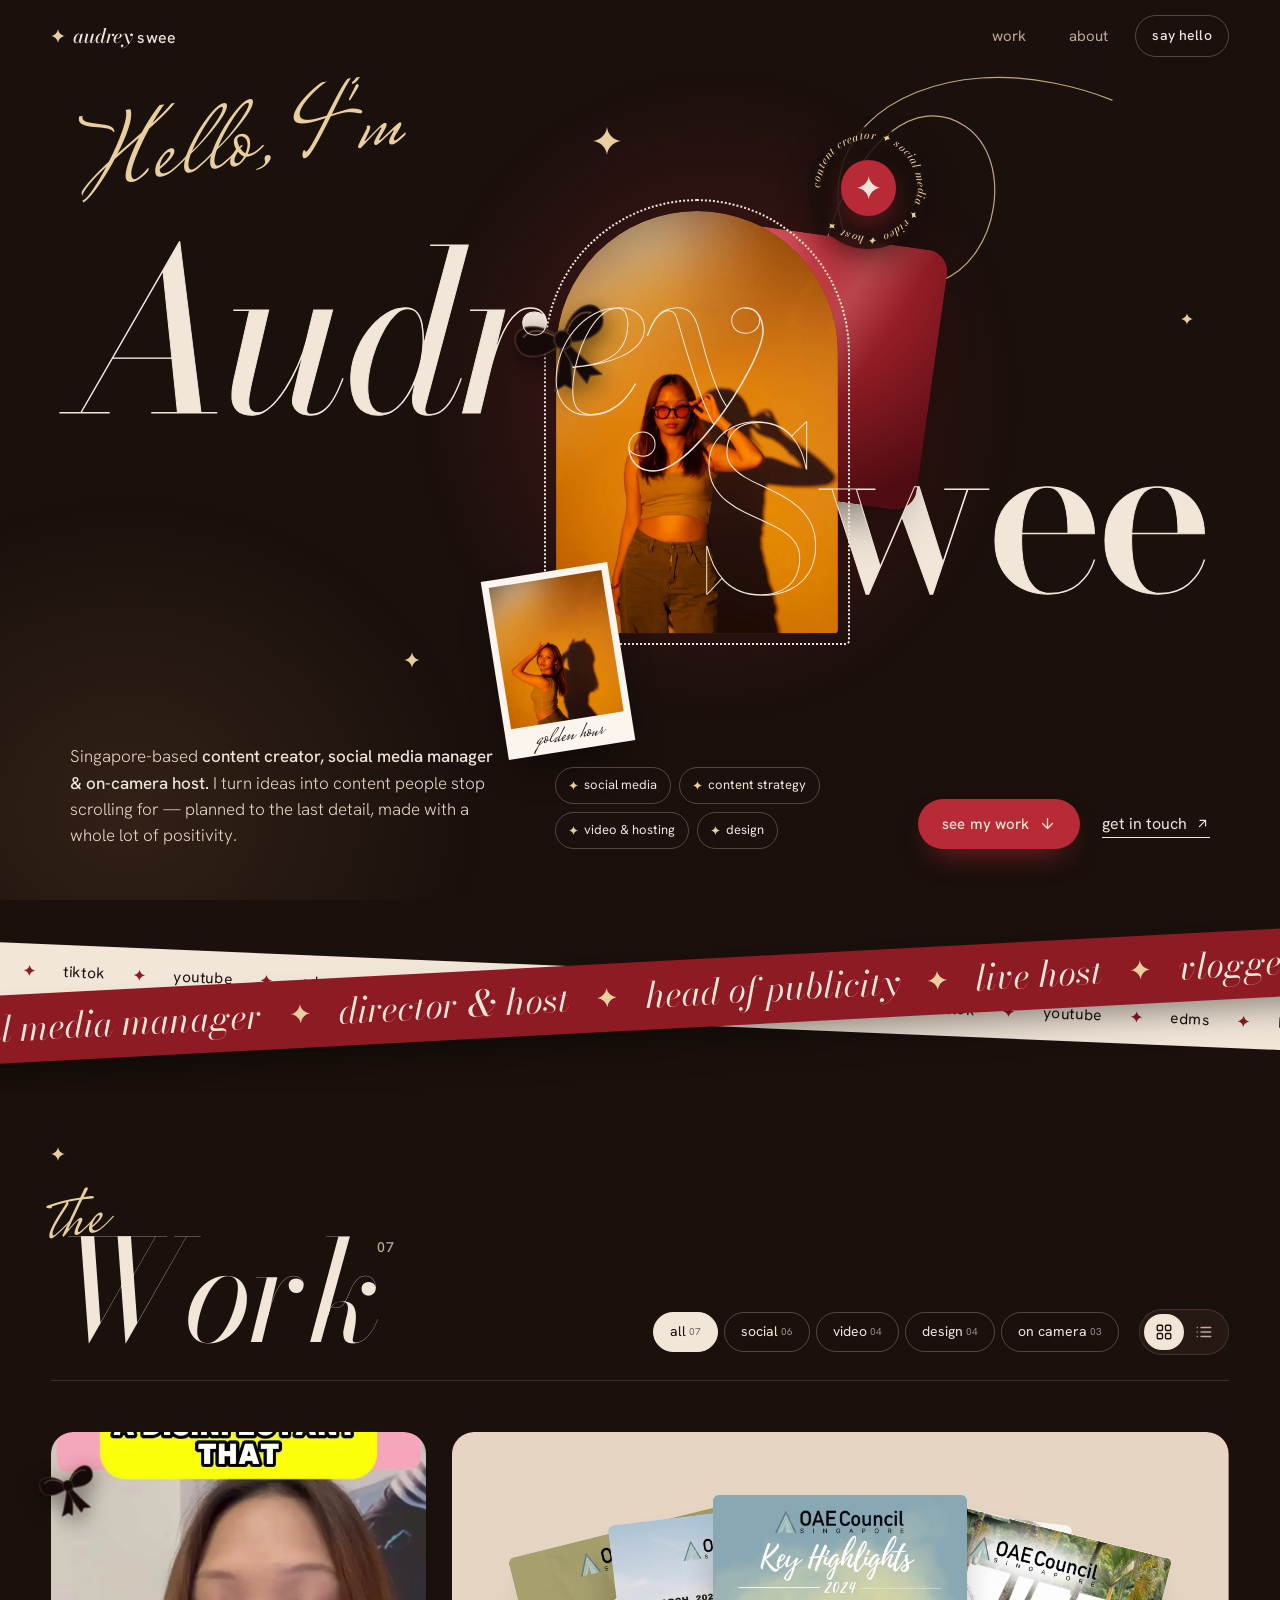
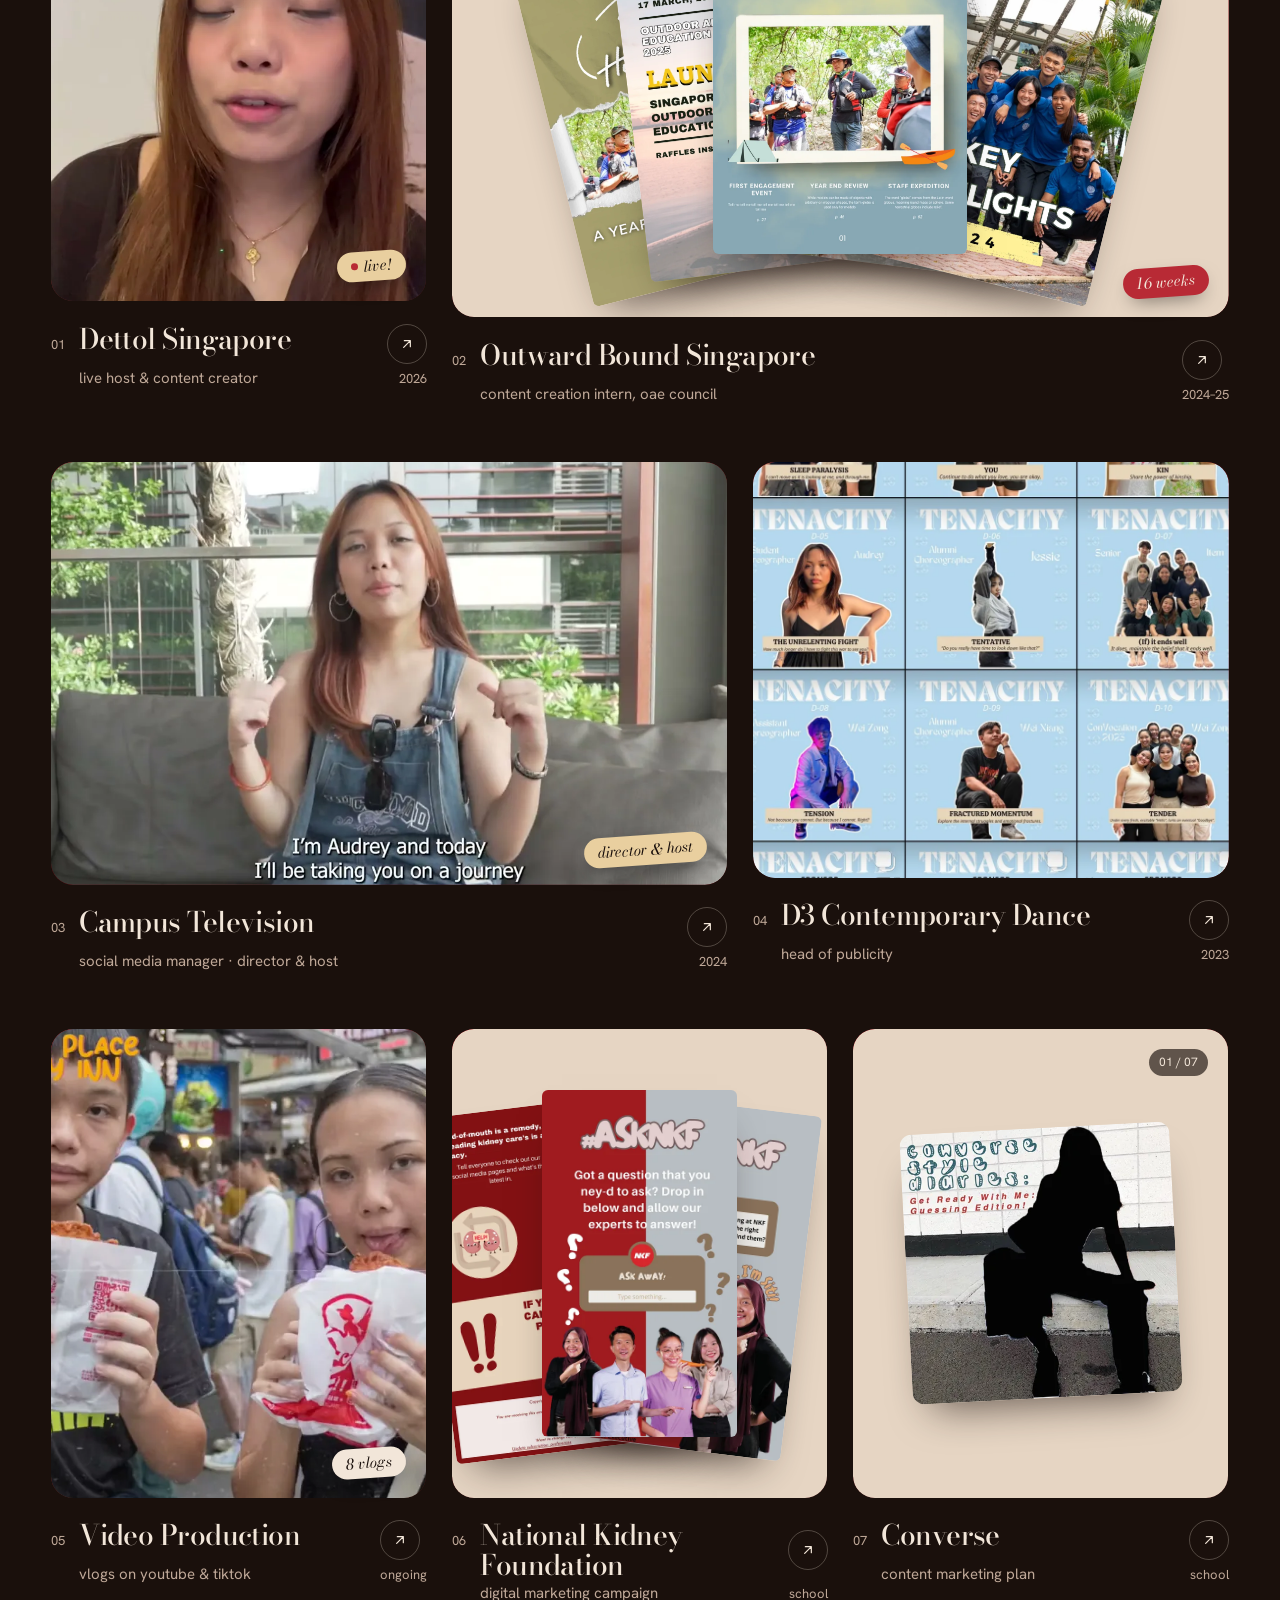
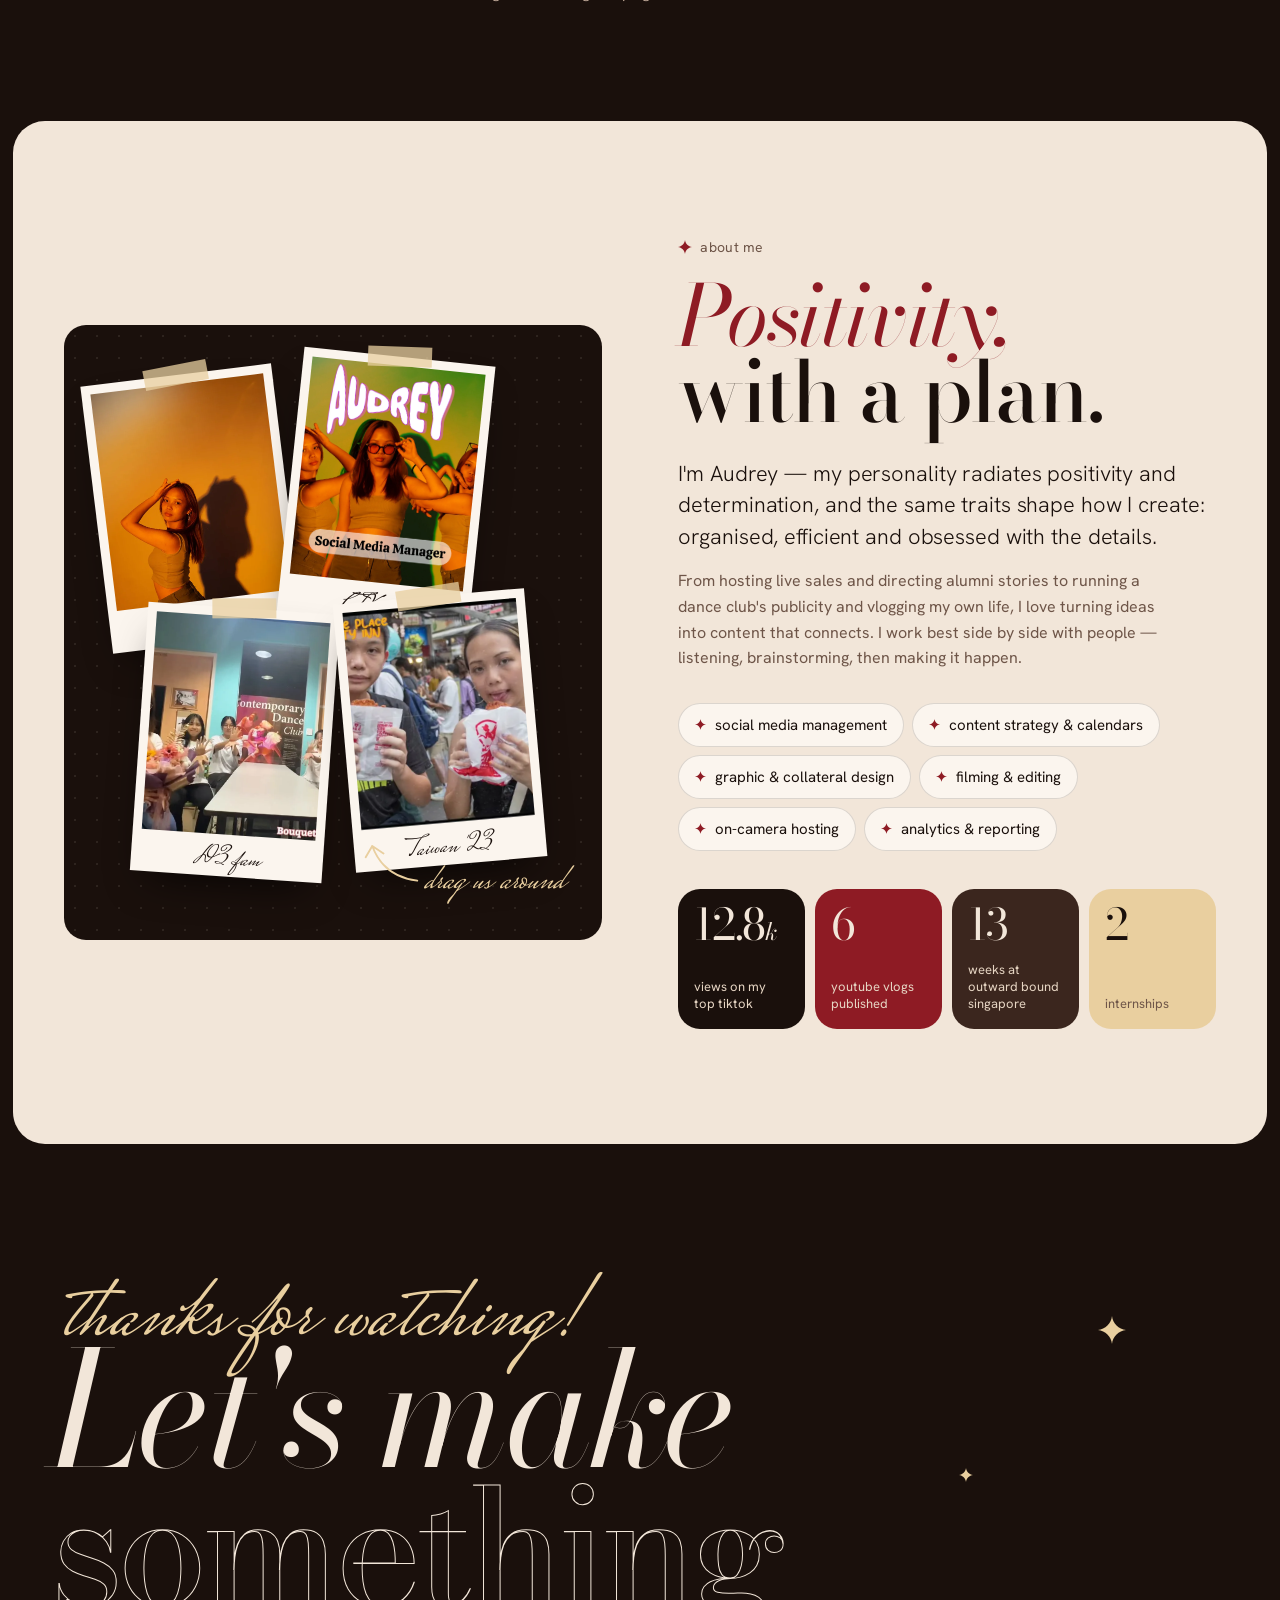
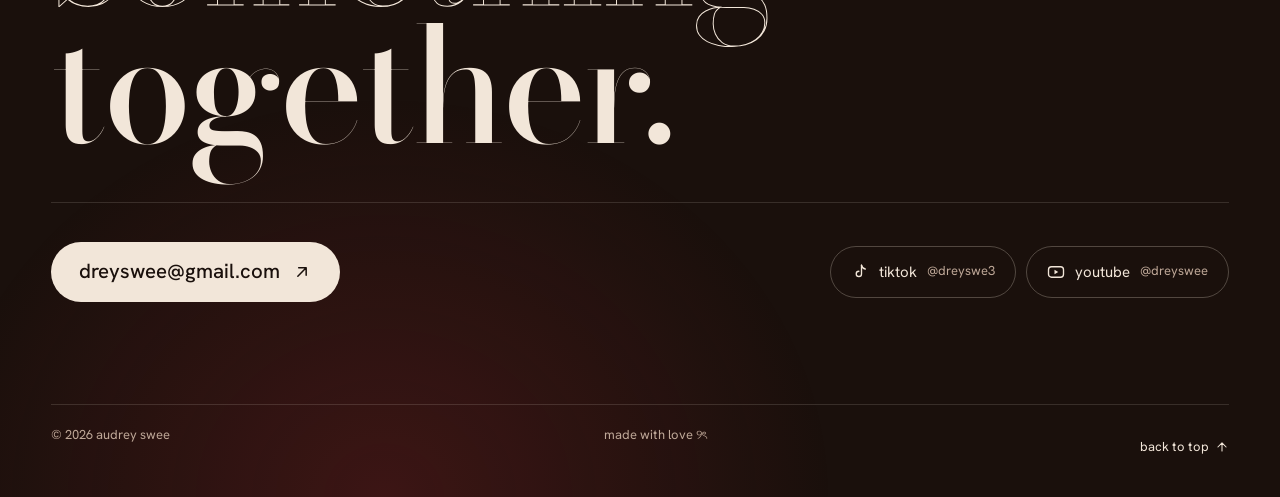
==== commit 805d2d0d: "update" ====
--- a/index.html
+++ b/index.html
@@ -3,7 +3,7 @@
 <head>
   <meta charset="utf-8">
   <meta name="viewport" content="width=device-width, initial-scale=1">
-  <title>Audrey Swee — Content Creator, Social Media &amp; On-Camera Host</title>
+  <title>Audrey Swee — Content Creator, Social Media &amp; Live Stream Host</title>
   <meta name="description" content="Portfolio of Audrey Swee, a Singapore-based content creator, social media manager and on-camera host. Selected work for Dettol Singapore, Outward Bound Singapore, Campus Television and more.">
   <meta name="theme-color" content="#1A100C">
   <meta property="og:title" content="Audrey Swee — Media Portfolio">
@@ -27,7 +27,6 @@
     <symbol id="i-up" viewBox="0 0 24 24"><path d="M12 19V5M5 12l7-7 7 7" fill="none" stroke="currentColor" stroke-width="1.8" stroke-linecap="round" stroke-linejoin="round"/></symbol>
     <symbol id="i-tiktok" viewBox="0 0 24 24"><g fill="none" stroke="currentColor" stroke-width="1.8" stroke-linecap="round" stroke-linejoin="round"><path d="M14 3v11.5a3.5 3.5 0 1 1-3.5-3.5"/><path d="M14 3c.5 2.6 2.4 4.5 5 5"/></g></symbol>
     <symbol id="i-youtube" viewBox="0 0 24 24"><rect x="2" y="5" width="20" height="14" rx="4" fill="none" stroke="currentColor" stroke-width="1.8"/><path d="m10 9 5 3-5 3z" fill="currentColor"/></symbol>
-    <symbol id="i-linkedin" viewBox="0 0 24 24"><g fill="none" stroke="currentColor" stroke-width="1.8" stroke-linecap="round" stroke-linejoin="round"><path d="M16 8a6 6 0 0 1 6 6v7h-4v-7a2 2 0 0 0-4 0v7h-4v-7a6 6 0 0 1 6-6z"/><rect x="2" y="9" width="4" height="12"/><circle cx="4" cy="4" r="2"/></g></symbol>
     <symbol id="i-grid" viewBox="0 0 24 24"><g fill="none" stroke="currentColor" stroke-width="1.8"><rect x="3" y="3" width="7" height="7" rx="1.5"/><rect x="14" y="3" width="7" height="7" rx="1.5"/><rect x="3" y="14" width="7" height="7" rx="1.5"/><rect x="14" y="14" width="7" height="7" rx="1.5"/></g></symbol>
     <symbol id="i-list" viewBox="0 0 24 24"><path d="M8 6h13M8 12h13M8 18h13M3 6h.01M3 12h.01M3 18h.01" fill="none" stroke="currentColor" stroke-width="1.8" stroke-linecap="round"/></symbol>
     <symbol id="bow" viewBox="0 0 120 100"><g fill="#140b08" stroke="#4a3027" stroke-width="1.6" stroke-linejoin="round"><path d="M57 47c-6 14-15 32-25 48l13-3 6 7c7-17 11-34 12-50z"/><path d="M63 47c6 14 15 32 25 48l-13-3-6 7c-7-17-11-34-12-50z"/><path d="M60 43C42 12 8 8 9 33c1 22 31 23 51 13z"/><path d="M60 43c18-31 52-35 51-10-1 22-31 23-51 13z"/><ellipse cx="60" cy="44" rx="9.5" ry="10.5"/></g><path d="M20 26c9-6 22-2 32 10M100 26c-9-6-22-2-32 10" fill="none" stroke="#6b4636" stroke-width="2" stroke-linecap="round"/></symbol>
@@ -373,7 +372,6 @@
         <div class="socials">
           <a href="https://www.tiktok.com/@dreyswe3" target="_blank" rel="noopener"><svg aria-hidden="true"><use href="#i-tiktok"/></svg>tiktok <small>@dreyswe3</small></a>
           <a href="https://www.youtube.com/@dreyswee" target="_blank" rel="noopener"><svg aria-hidden="true"><use href="#i-youtube"/></svg>youtube <small>@dreyswee</small></a>
-          <a href="https://www.linkedin.com/in/audrey-swee-32b4272a1/" target="_blank" rel="noopener"><svg aria-hidden="true"><use href="#i-linkedin"/></svg>linkedin <small>audrey swee</small></a>
         </div>
       </div>
     </div>
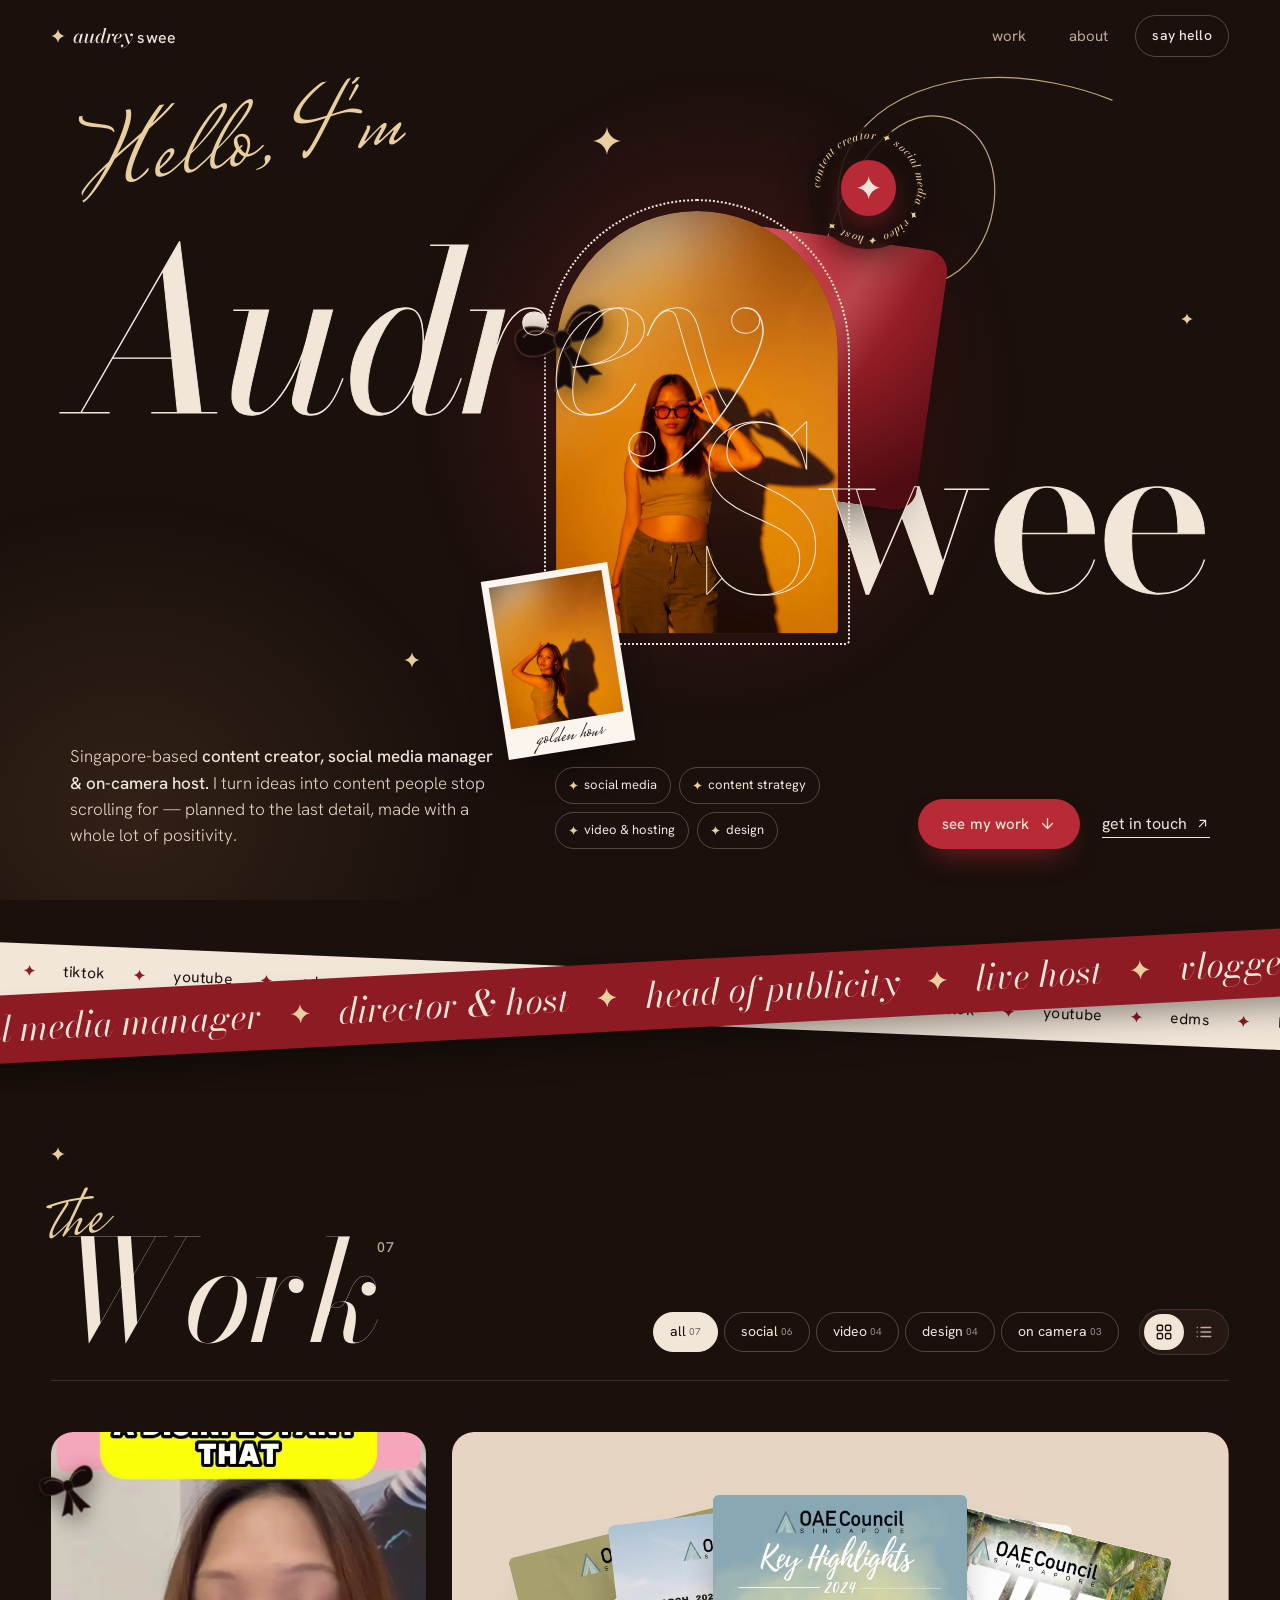
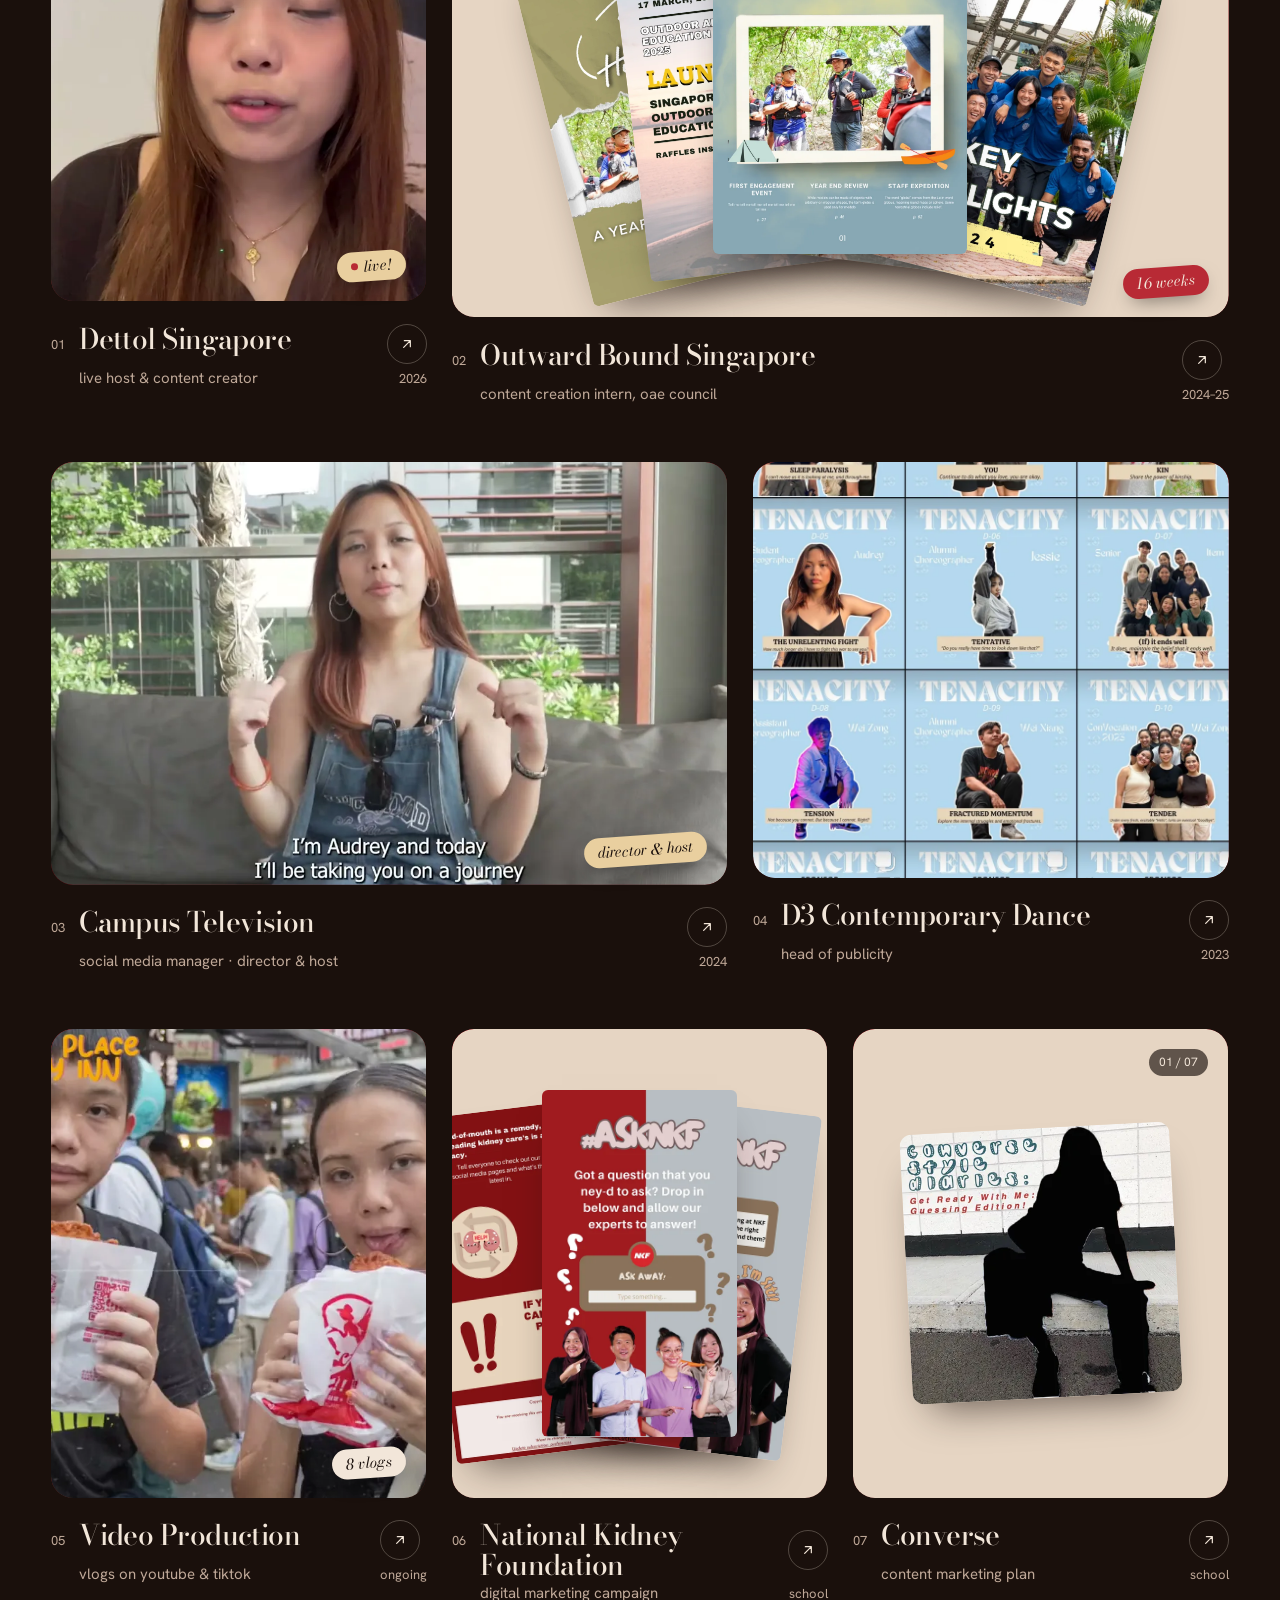
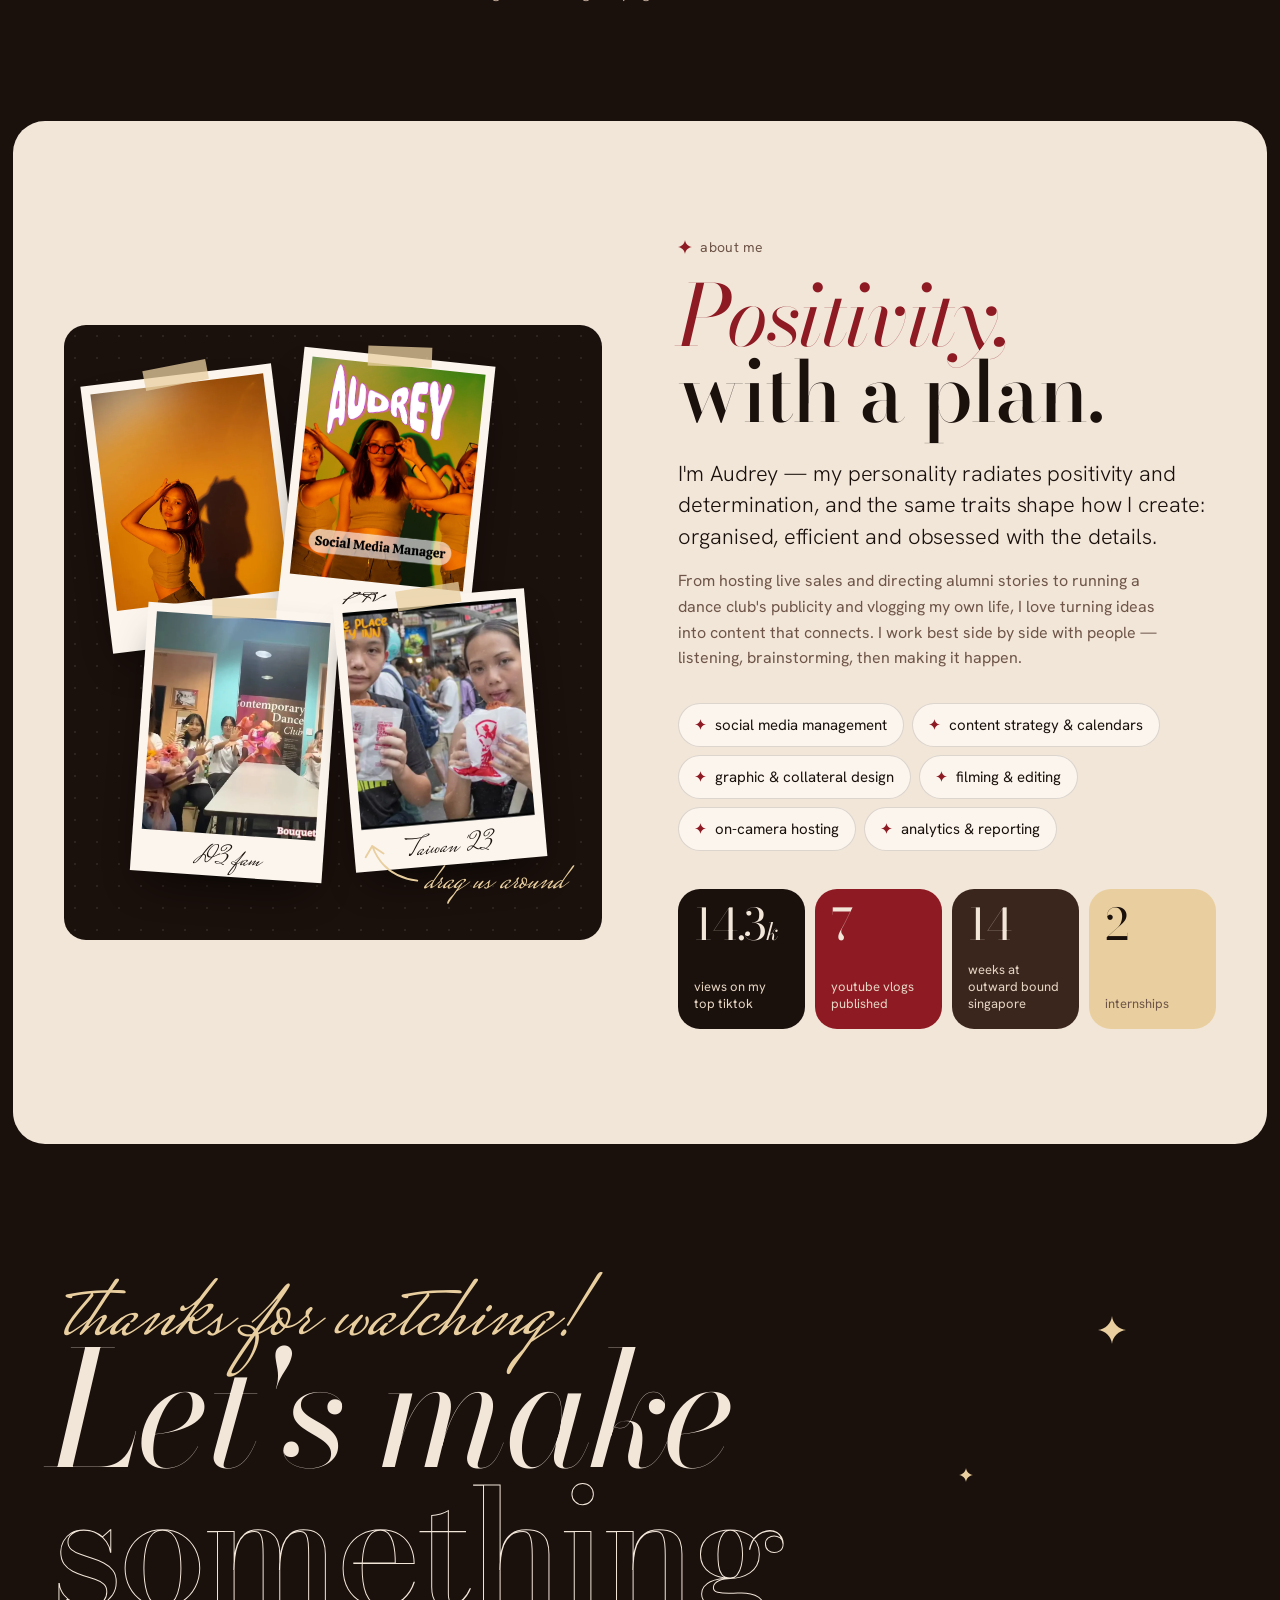
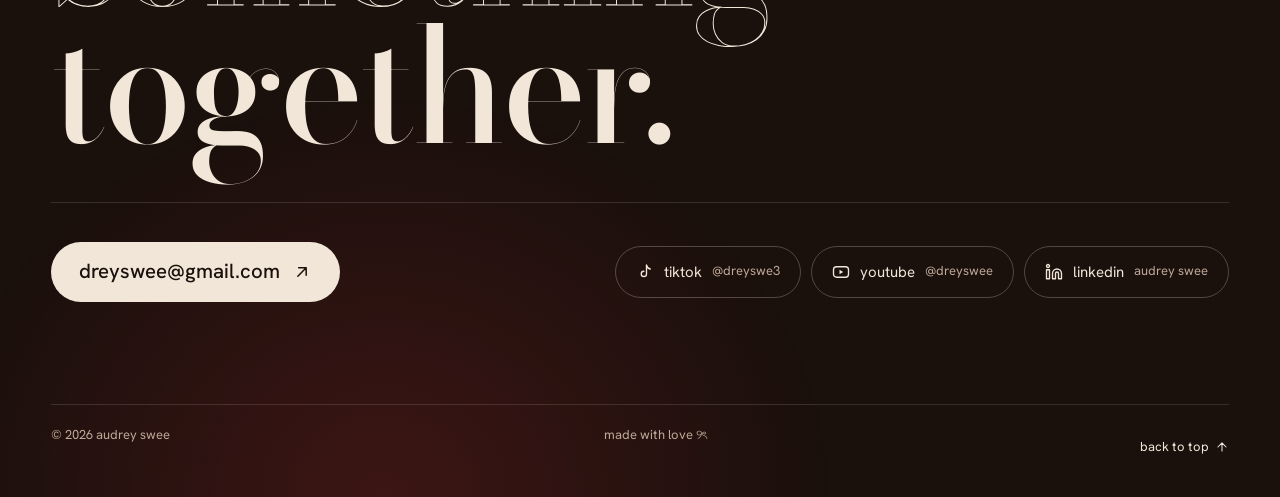
==== commit 7c334809: "update" ====
--- a/index.html
+++ b/index.html
@@ -27,6 +27,7 @@
     <symbol id="i-up" viewBox="0 0 24 24"><path d="M12 19V5M5 12l7-7 7 7" fill="none" stroke="currentColor" stroke-width="1.8" stroke-linecap="round" stroke-linejoin="round"/></symbol>
     <symbol id="i-tiktok" viewBox="0 0 24 24"><g fill="none" stroke="currentColor" stroke-width="1.8" stroke-linecap="round" stroke-linejoin="round"><path d="M14 3v11.5a3.5 3.5 0 1 1-3.5-3.5"/><path d="M14 3c.5 2.6 2.4 4.5 5 5"/></g></symbol>
     <symbol id="i-youtube" viewBox="0 0 24 24"><rect x="2" y="5" width="20" height="14" rx="4" fill="none" stroke="currentColor" stroke-width="1.8"/><path d="m10 9 5 3-5 3z" fill="currentColor"/></symbol>
+    <symbol id="i-linkedin" viewBox="0 0 24 24"><g fill="none" stroke="currentColor" stroke-width="1.8" stroke-linecap="round" stroke-linejoin="round"><path d="M16 8a6 6 0 0 1 6 6v7h-4v-7a2 2 0 0 0-4 0v7h-4v-7a6 6 0 0 1 6-6z"/><rect x="2" y="9" width="4" height="12"/><circle cx="4" cy="4" r="2"/></g></symbol>
     <symbol id="i-grid" viewBox="0 0 24 24"><g fill="none" stroke="currentColor" stroke-width="1.8"><rect x="3" y="3" width="7" height="7" rx="1.5"/><rect x="14" y="3" width="7" height="7" rx="1.5"/><rect x="3" y="14" width="7" height="7" rx="1.5"/><rect x="14" y="14" width="7" height="7" rx="1.5"/></g></symbol>
     <symbol id="i-list" viewBox="0 0 24 24"><path d="M8 6h13M8 12h13M8 18h13M3 6h.01M3 12h.01M3 18h.01" fill="none" stroke="currentColor" stroke-width="1.8" stroke-linecap="round"/></symbol>
     <symbol id="bow" viewBox="0 0 120 100"><g fill="#140b08" stroke="#4a3027" stroke-width="1.6" stroke-linejoin="round"><path d="M57 47c-6 14-15 32-25 48l13-3 6 7c7-17 11-34 12-50z"/><path d="M63 47c6 14 15 32 25 48l-13-3-6 7c-7-17-11-34-12-50z"/><path d="M60 43C42 12 8 8 9 33c1 22 31 23 51 13z"/><path d="M60 43c18-31 52-35 51-10-1 22-31 23-51 13z"/><ellipse cx="60" cy="44" rx="9.5" ry="10.5"/></g><path d="M20 26c9-6 22-2 32 10M100 26c-9-6-22-2-32 10" fill="none" stroke="#6b4636" stroke-width="2" stroke-linecap="round"/></symbol>
@@ -372,6 +373,7 @@
         <div class="socials">
           <a href="https://www.tiktok.com/@dreyswe3" target="_blank" rel="noopener"><svg aria-hidden="true"><use href="#i-tiktok"/></svg>tiktok <small>@dreyswe3</small></a>
           <a href="https://www.youtube.com/@dreyswee" target="_blank" rel="noopener"><svg aria-hidden="true"><use href="#i-youtube"/></svg>youtube <small>@dreyswee</small></a>
+          <a href="https://www.linkedin.com/in/audrey-swee-32b4272a1/" target="_blank" rel="noopener"><svg aria-hidden="true"><use href="#i-linkedin"/></svg>linkedin <small>audrey swee</small></a>
         </div>
       </div>
     </div>
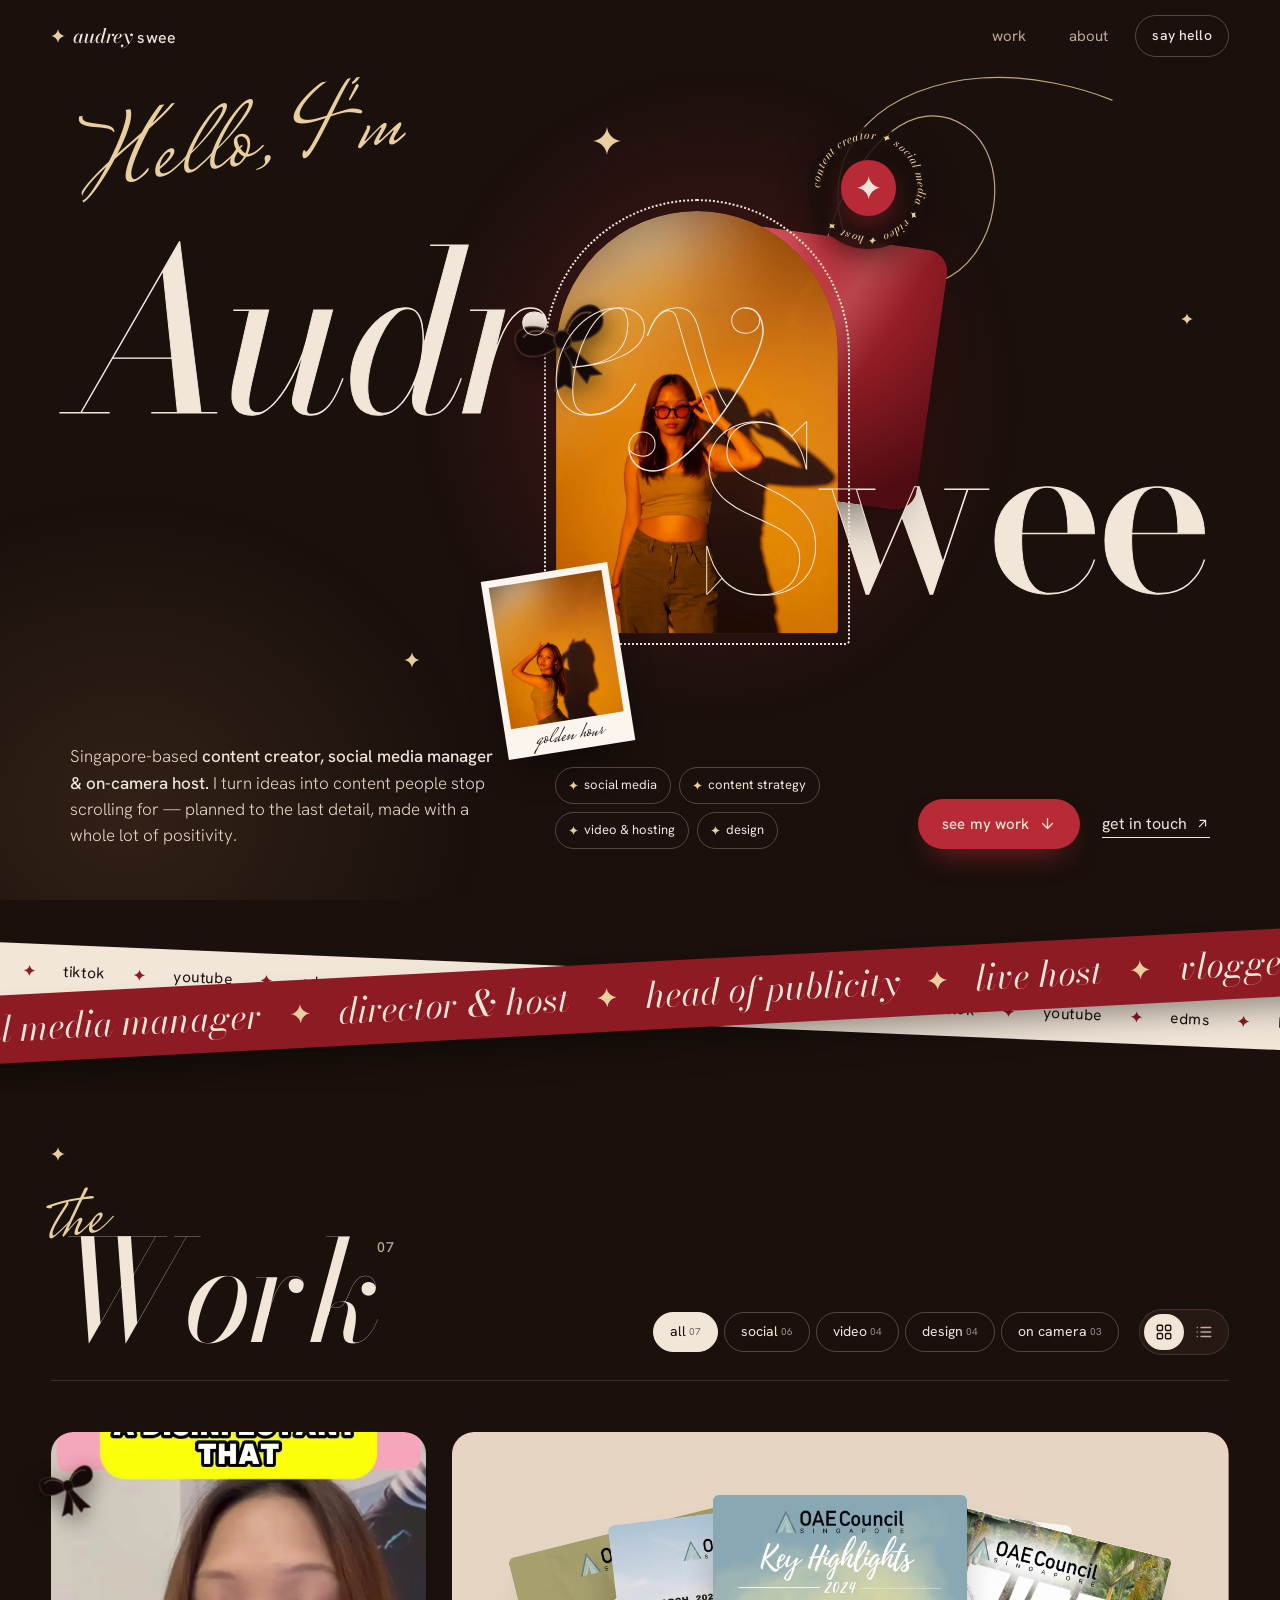
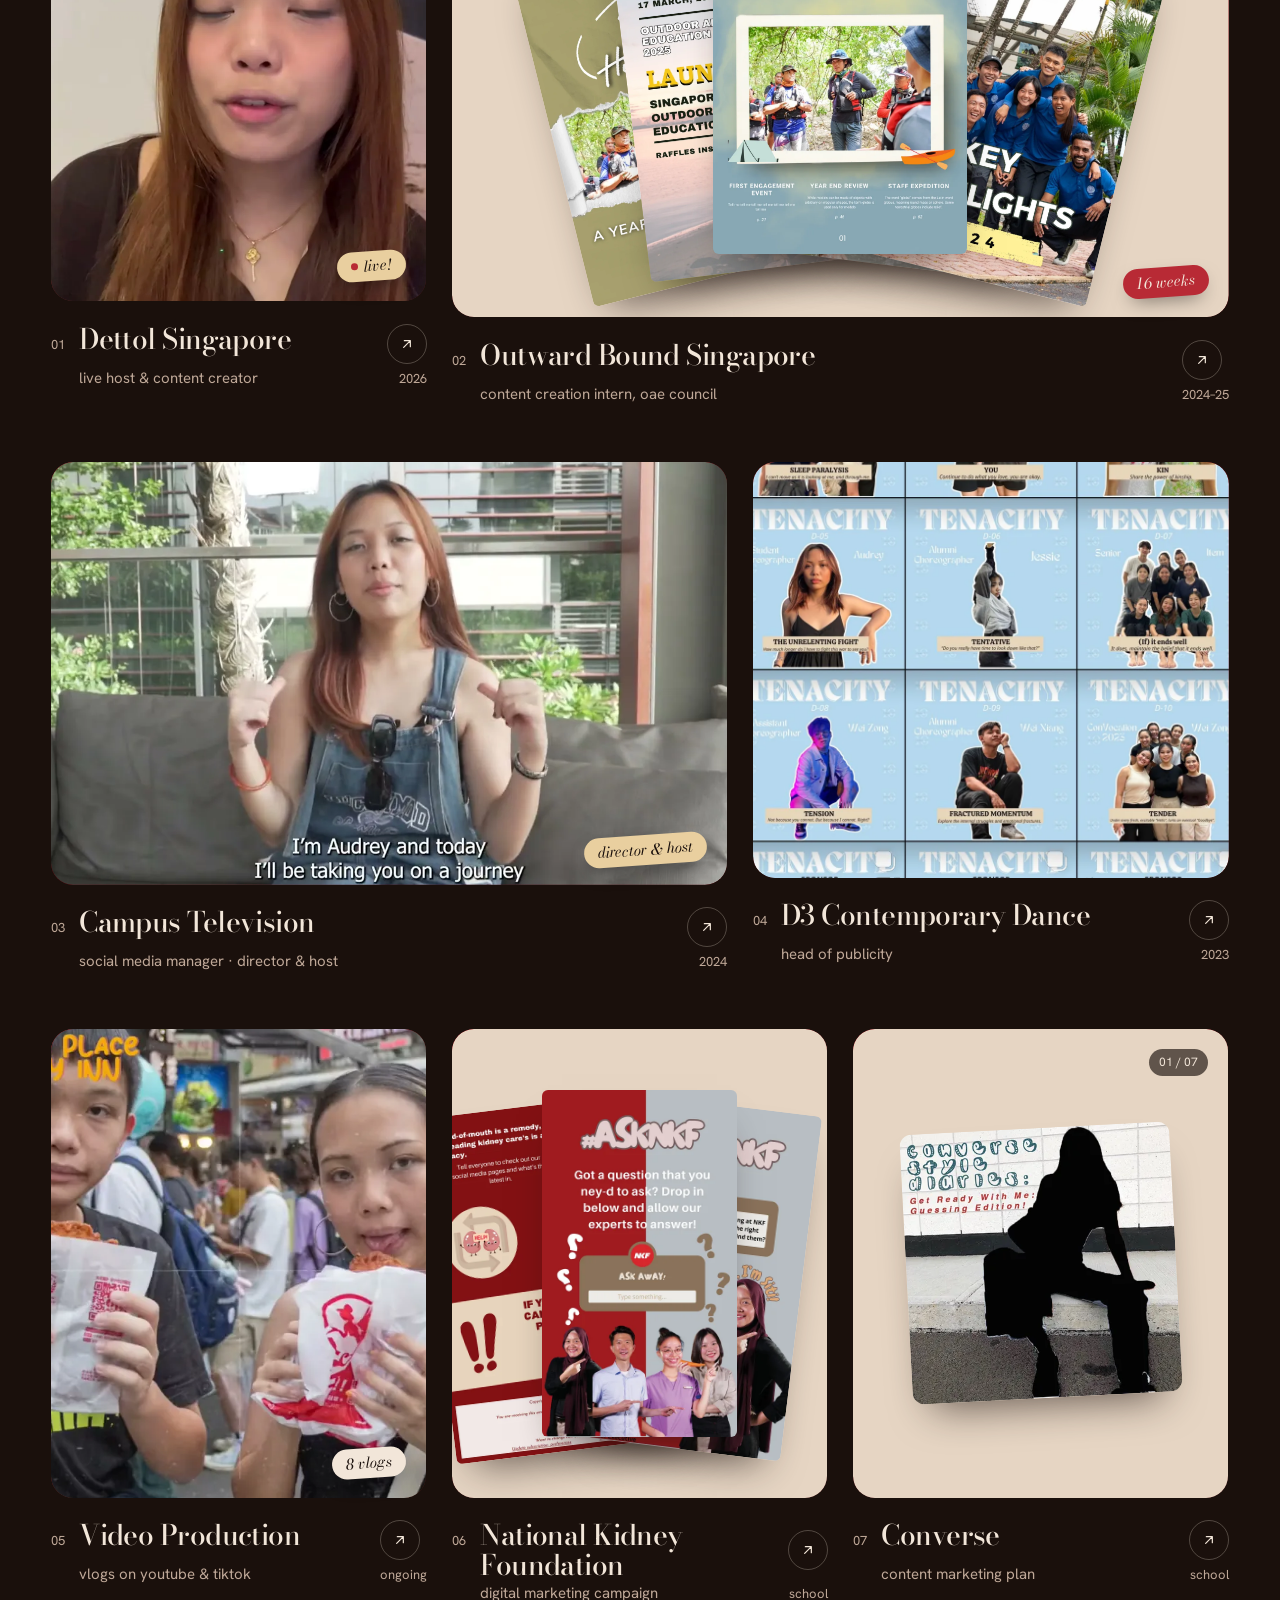
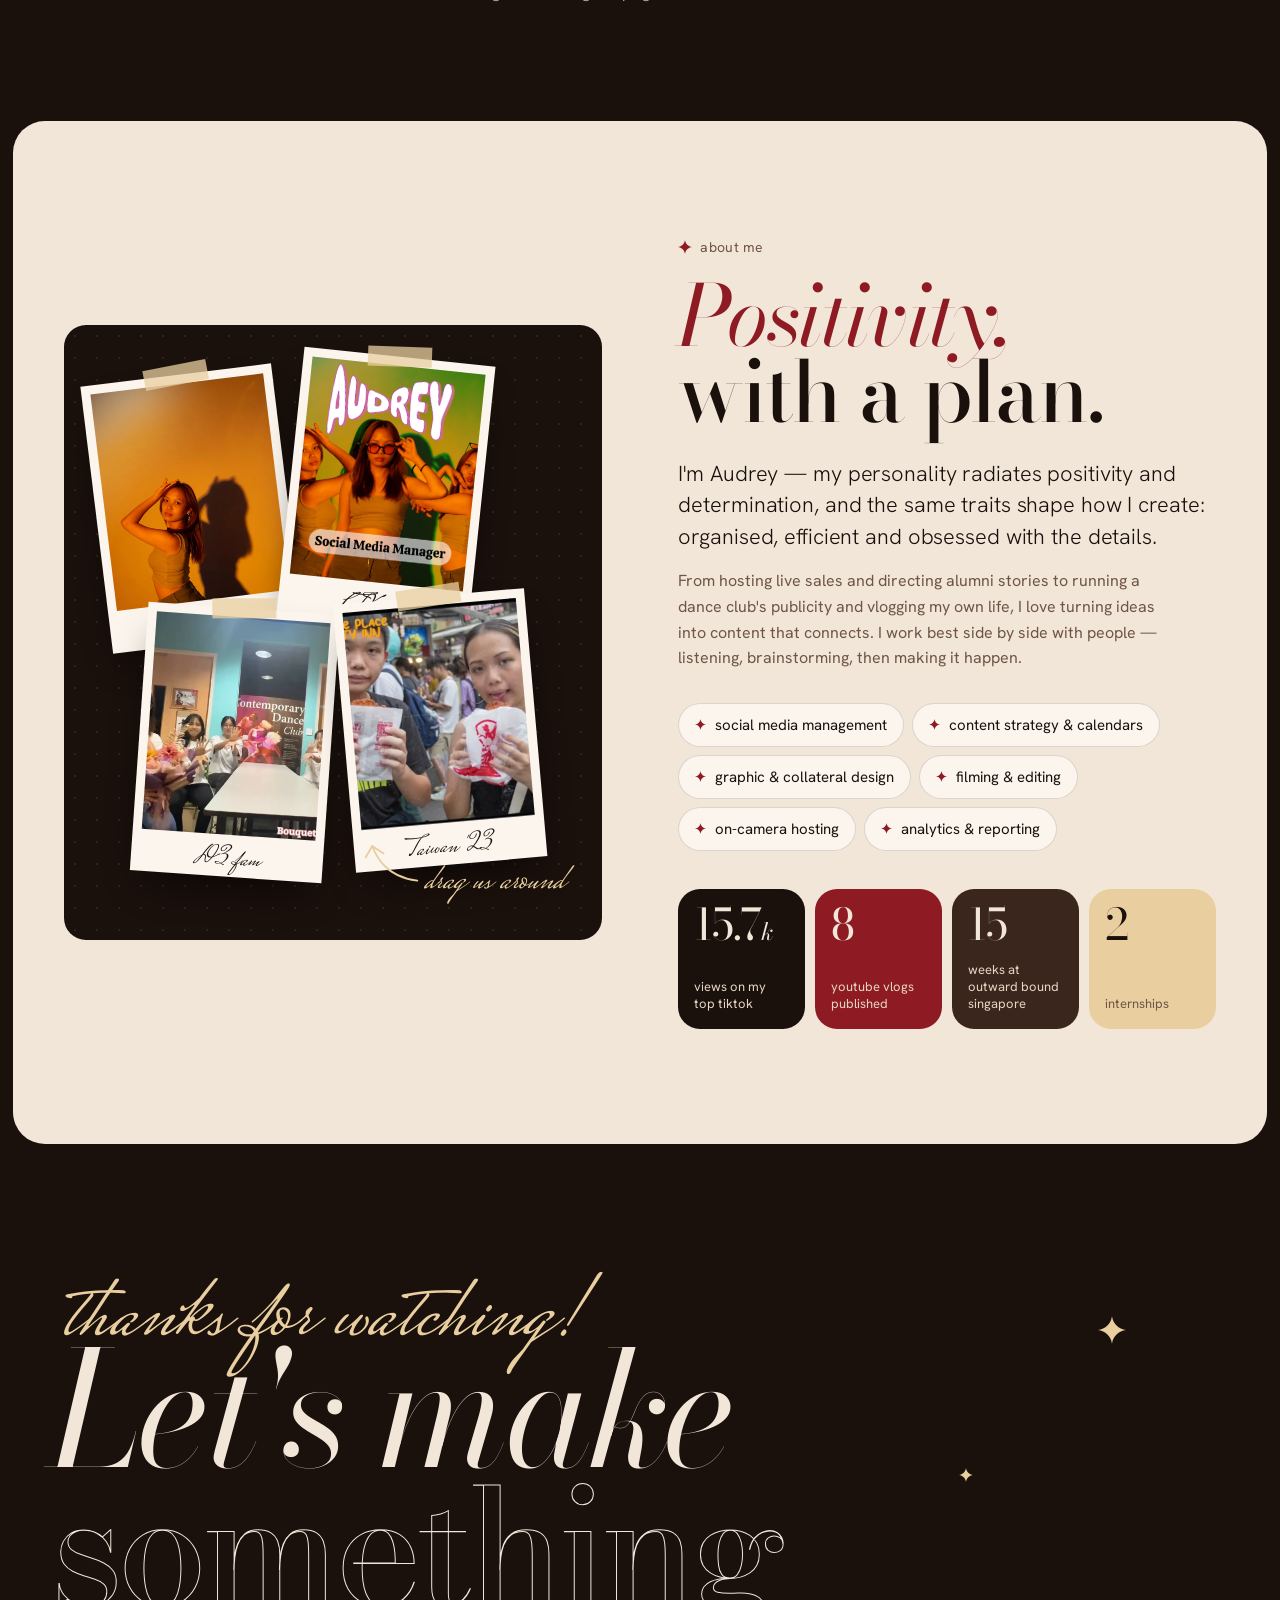
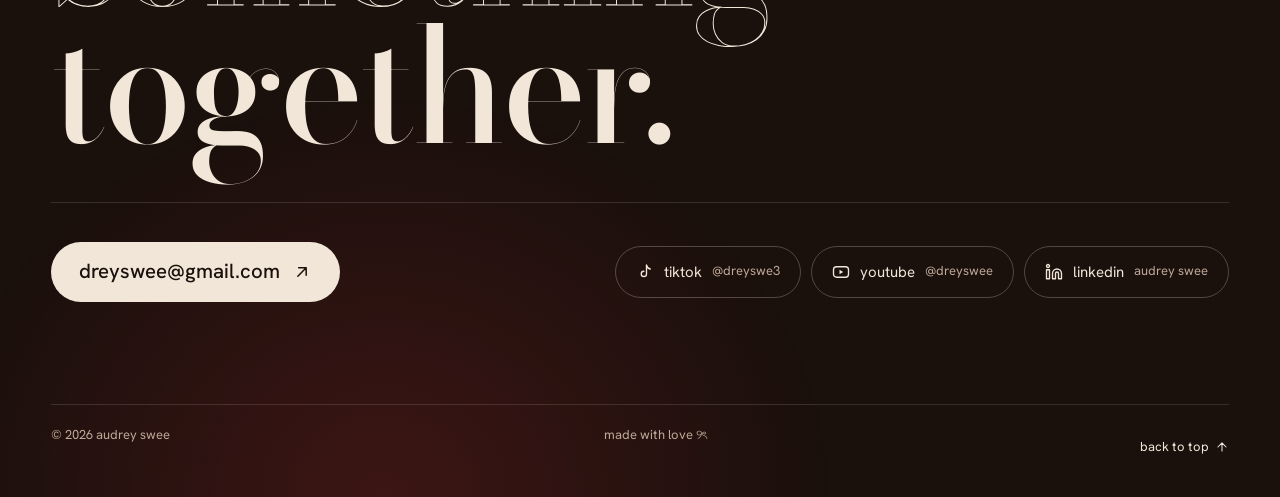
==== commit 75be3104: "update" ====
--- a/index.html
+++ b/index.html
@@ -7,7 +7,7 @@
   <meta name="description" content="Portfolio of Audrey Swee, a Singapore-based content creator, social media manager and on-camera host. Selected work for Dettol Singapore, Outward Bound Singapore, Campus Television and more.">
   <meta name="theme-color" content="#1A100C">
   <meta property="og:title" content="Audrey Swee — Media Portfolio">
-  <meta property="og:description" content="Content creator, social media manager and on-camera host based in Singapore.">
+  <meta property="og:description" content="Content creator, social media manager and live stream host based in Singapore.">
   <meta property="og:image" content="assets/img/audrey-portrait.webp">
   <meta property="og:type" content="website">
   <link rel="icon" href="assets/img/favicon.svg" type="image/svg+xml">
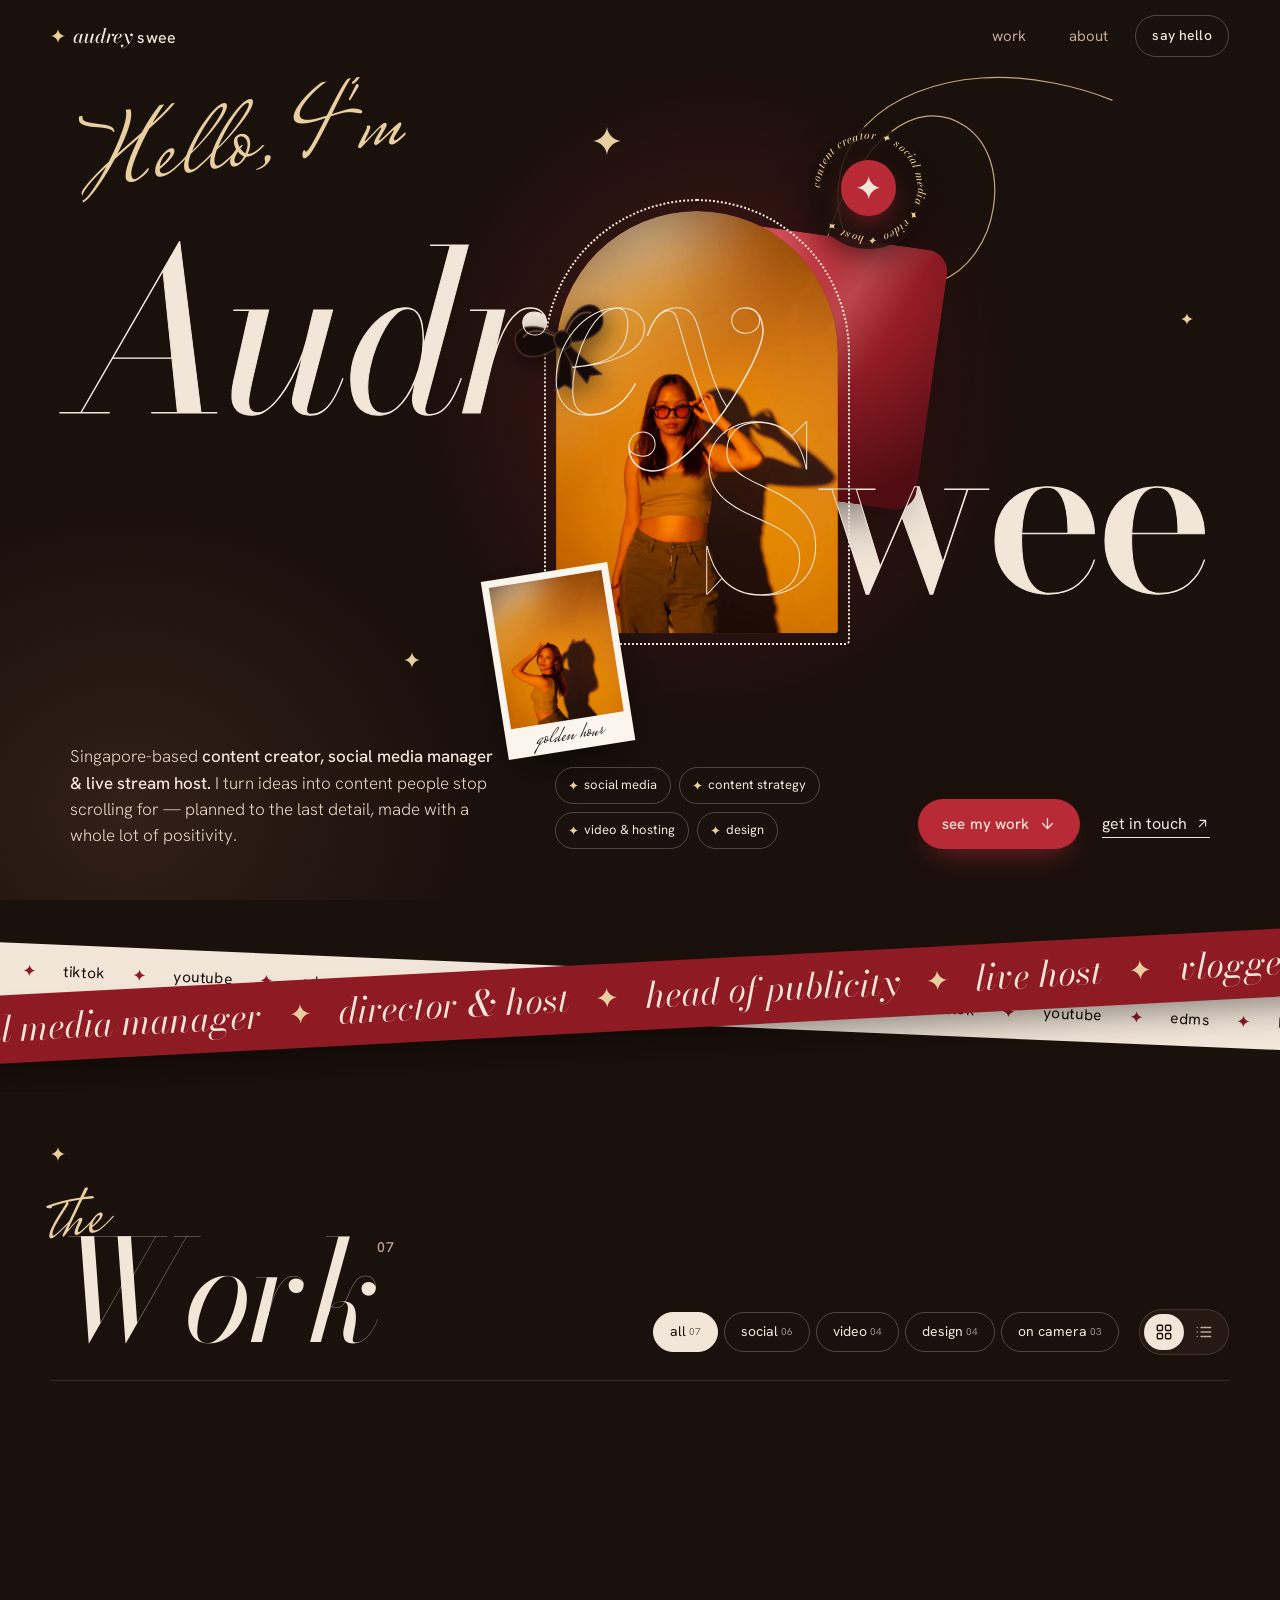
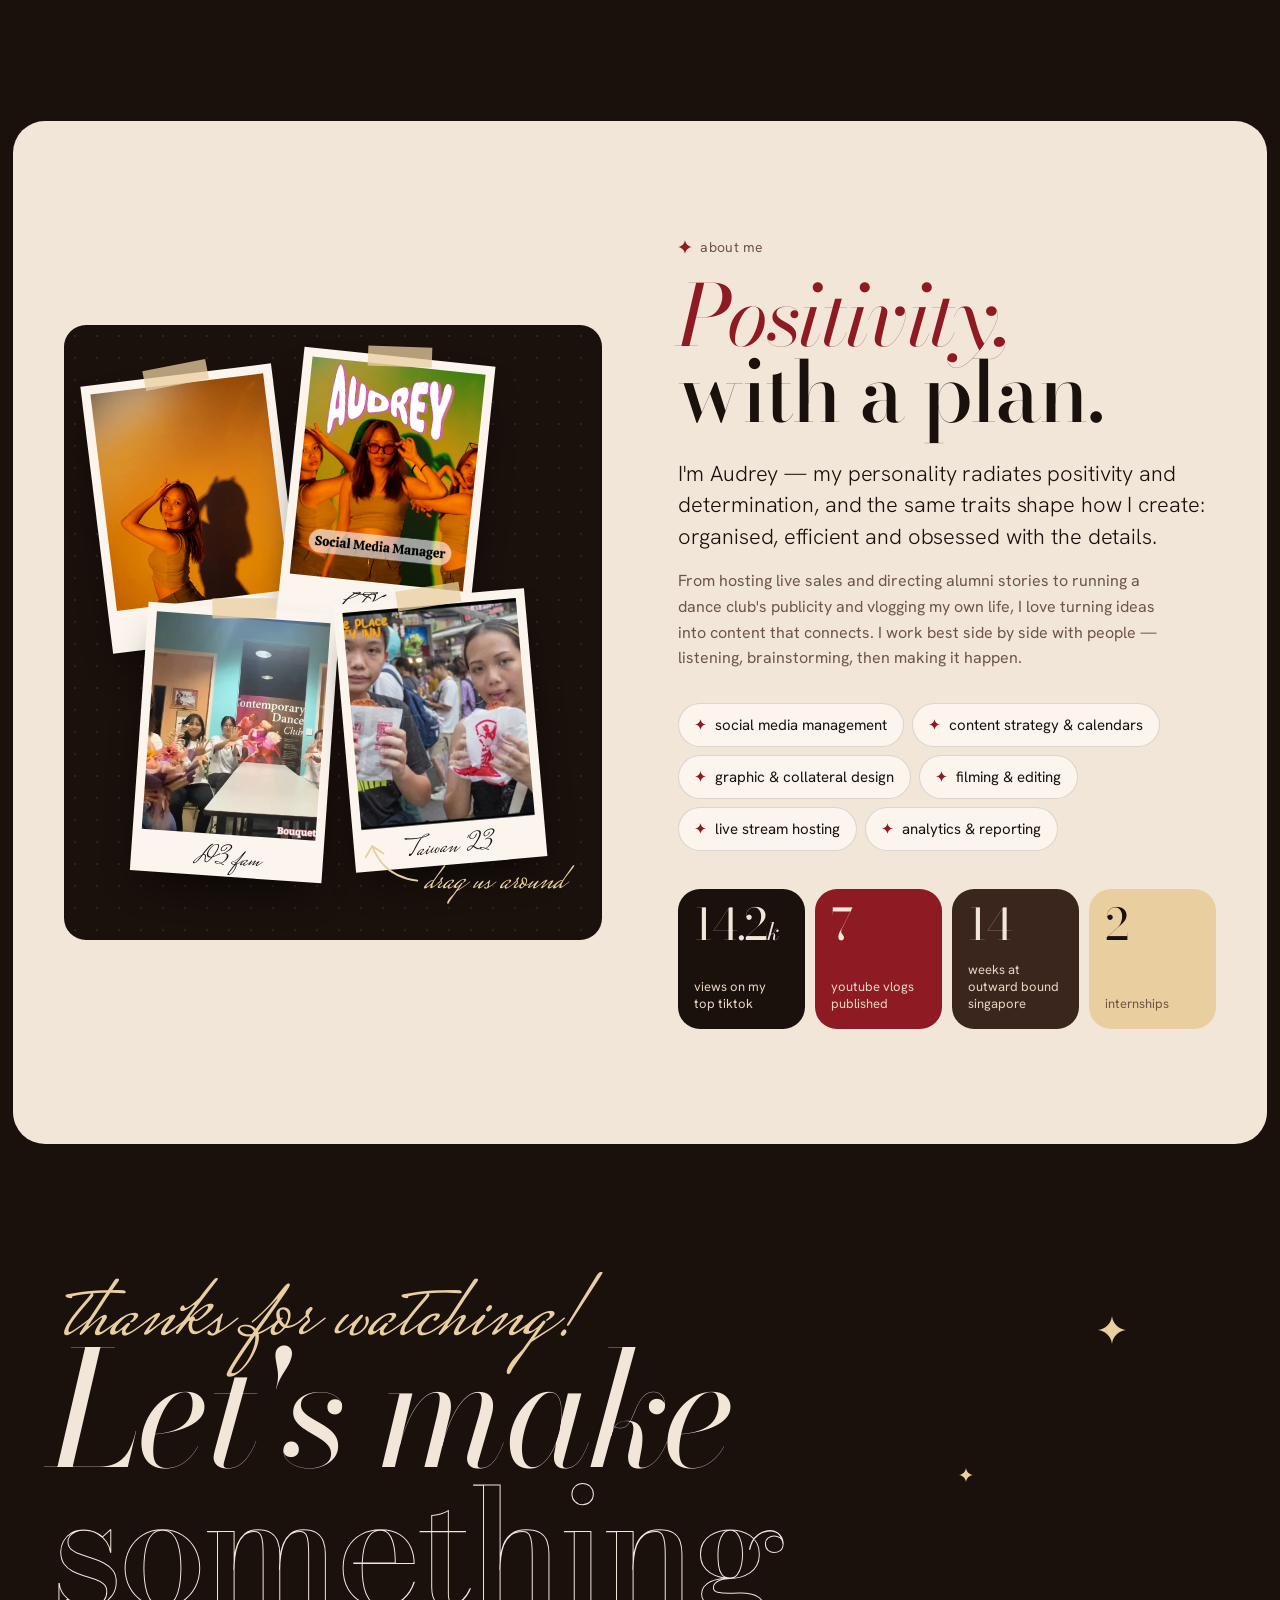
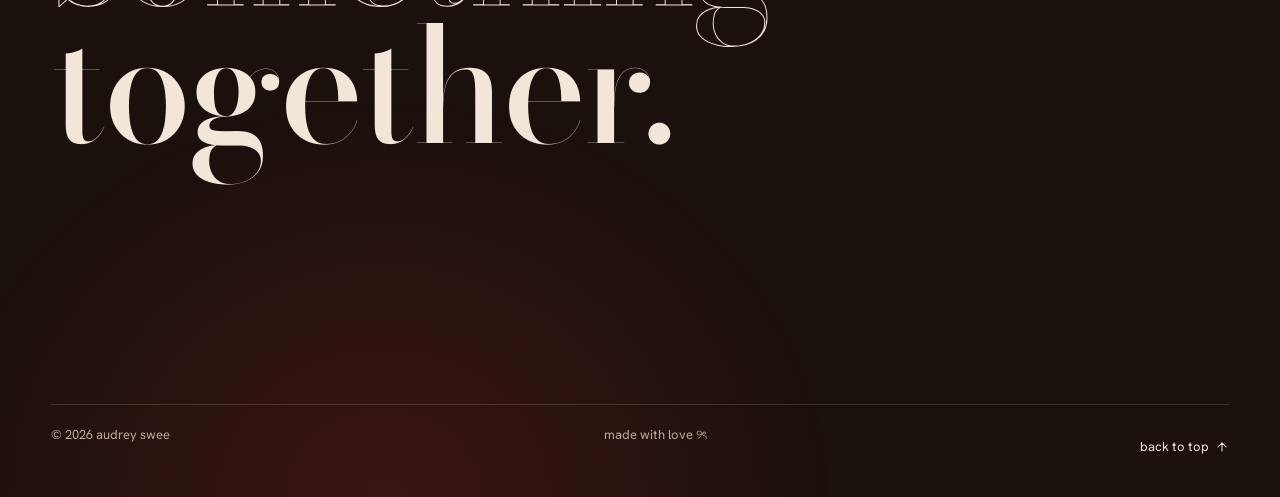
==== commit 361e2ca2: "update" ====
--- a/index.html
+++ b/index.html
@@ -4,7 +4,7 @@
   <meta charset="utf-8">
   <meta name="viewport" content="width=device-width, initial-scale=1">
   <title>Audrey Swee — Content Creator, Social Media &amp; Live Stream Host</title>
-  <meta name="description" content="Portfolio of Audrey Swee, a Singapore-based content creator, social media manager and on-camera host. Selected work for Dettol Singapore, Outward Bound Singapore, Campus Television and more.">
+  <meta name="description" content="Portfolio of Audrey Swee, a Singapore-based content creator, social media manager and live stream host. Selected work for Dettol Singapore, Outward Bound Singapore, Campus Television and more.">
   <meta name="theme-color" content="#1A100C">
   <meta property="og:title" content="Audrey Swee — Media Portfolio">
   <meta property="og:description" content="Content creator, social media manager and live stream host based in Singapore.">
@@ -83,7 +83,7 @@
       </div>
 
       <div class="hero__foot">
-        <p class="hero__intro">Singapore-based <strong>content creator, social media manager &amp; on-camera host.</strong> I turn ideas into content people stop scrolling for — planned to the last detail, made with a whole lot of positivity.</p>
+        <p class="hero__intro">Singapore-based <strong>content creator, social media manager &amp; live stream host.</strong> I turn ideas into content people stop scrolling for — planned to the last detail, made with a whole lot of positivity.</p>
         <ul class="hero__roles" aria-label="What I do">
           <li><svg class="spk" aria-hidden="true"><use href="#spk"/></svg>social media</li>
           <li><svg class="spk" aria-hidden="true"><use href="#spk"/></svg>content strategy</li>
@@ -122,7 +122,7 @@
             <button class="chip" type="button" data-filter="social" aria-pressed="false">social<sup>06</sup></button>
             <button class="chip" type="button" data-filter="video" aria-pressed="false">video<sup>04</sup></button>
             <button class="chip" type="button" data-filter="design" aria-pressed="false">design<sup>04</sup></button>
-            <button class="chip" type="button" data-filter="on-camera" aria-pressed="false">on camera<sup>03</sup></button>
+            <button class="chip" type="button" data-filter="live stream" aria-pressed="false">on camera<sup>03</sup></button>
           </div>
           <div class="view-toggle" role="group" aria-label="Layout">
             <button type="button" data-view-btn="grid" aria-pressed="true" aria-label="Grid view"><svg aria-hidden="true"><use href="#i-grid"/></svg></button>
@@ -133,7 +133,7 @@
 
       <div class="projects" data-projects data-view="grid">
         <!-- 01 Dettol -->
-        <article class="project p-dettol" data-tags="video social on-camera" data-poster="assets/img/posters/dettol-preview.webp" data-preview="assets/video/dettol/preview.mp4" data-reveal>
+        <article class="project p-dettol" data-tags="video social live stream" data-poster="assets/img/posters/dettol-preview.webp" data-preview="assets/video/dettol/preview.mp4" data-reveal>
           <a class="project__link" href="work/dettol.html" data-cursor="watch">
             <div class="project__media" data-hover-video>
               <div class="project__clip" style="view-transition-name: cover-dettol">
@@ -182,7 +182,7 @@
         </article>
 
         <!-- 03 CTV -->
-        <article class="project p-ctv" data-tags="social video on-camera" data-poster="assets/img/posters/ctv.webp" data-preview="assets/video/ctv/preview.mp4" data-reveal>
+        <article class="project p-ctv" data-tags="social video live stream" data-poster="assets/img/posters/ctv.webp" data-preview="assets/video/ctv/preview.mp4" data-reveal>
           <a class="project__link" href="work/ctv.html" data-cursor="watch">
             <div class="project__media" data-hover-video>
               <div class="project__clip" style="view-transition-name: cover-ctv">
@@ -225,7 +225,7 @@
         </article>
 
         <!-- 05 Vlogs -->
-        <article class="project p-vlogs" data-tags="video on-camera" data-poster="assets/img/posters/reel.webp" data-preview="assets/video/vlogs/preview.mp4" data-reveal>
+        <article class="project p-vlogs" data-tags="video live stream" data-poster="assets/img/posters/reel.webp" data-preview="assets/video/vlogs/preview.mp4" data-reveal>
           <a class="project__link" href="https://www.youtube.com/@dreyswee" target="_blank" rel="noopener" data-cursor="youtube">
             <div class="project__media" data-hover-video>
               <div class="project__clip">
@@ -340,7 +340,7 @@
             <li><svg class="spk" aria-hidden="true"><use href="#spk"/></svg>content strategy &amp; calendars</li>
             <li><svg class="spk" aria-hidden="true"><use href="#spk"/></svg>graphic &amp; collateral design</li>
             <li><svg class="spk" aria-hidden="true"><use href="#spk"/></svg>filming &amp; editing</li>
-            <li><svg class="spk" aria-hidden="true"><use href="#spk"/></svg>on-camera hosting</li>
+            <li><svg class="spk" aria-hidden="true"><use href="#spk"/></svg>live stream hosting</li>
             <li><svg class="spk" aria-hidden="true"><use href="#spk"/></svg>analytics &amp; reporting</li>
           </ul>
           <dl class="widgets" data-reveal style="--d:.32s">
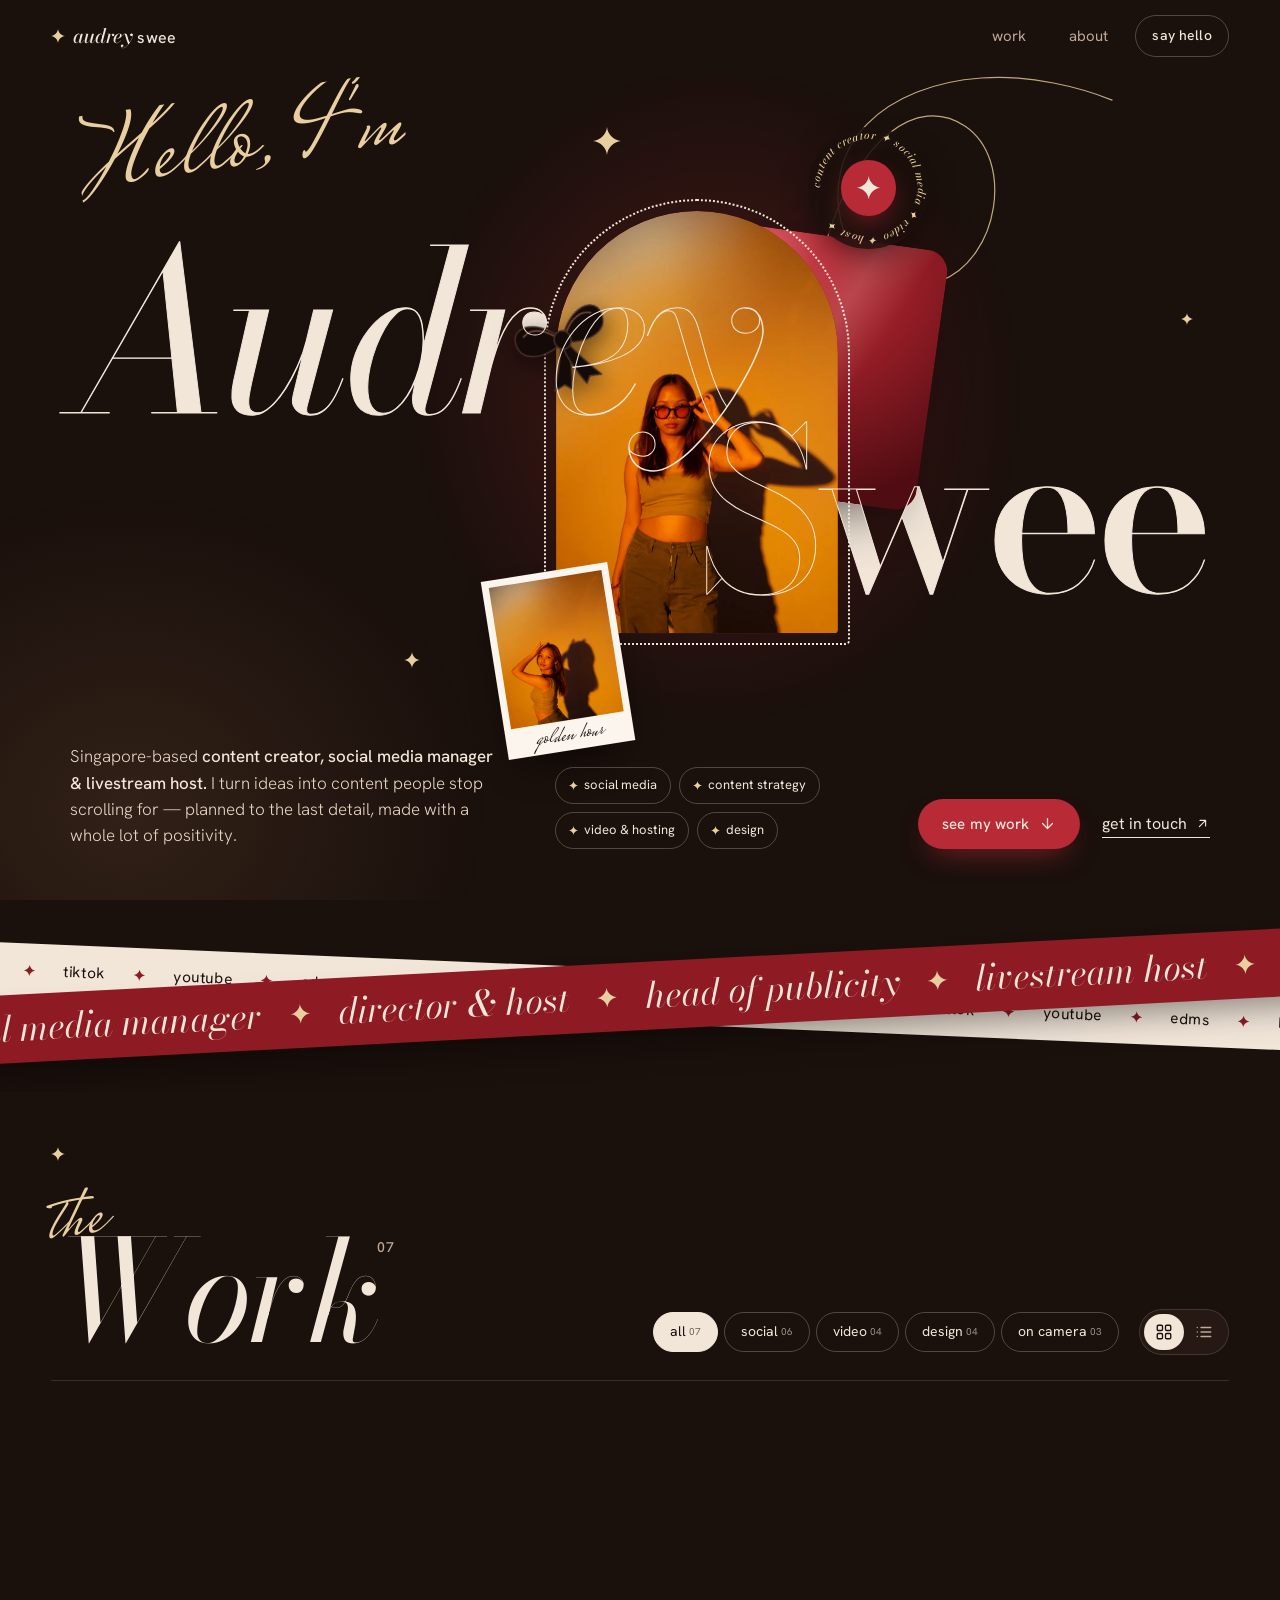
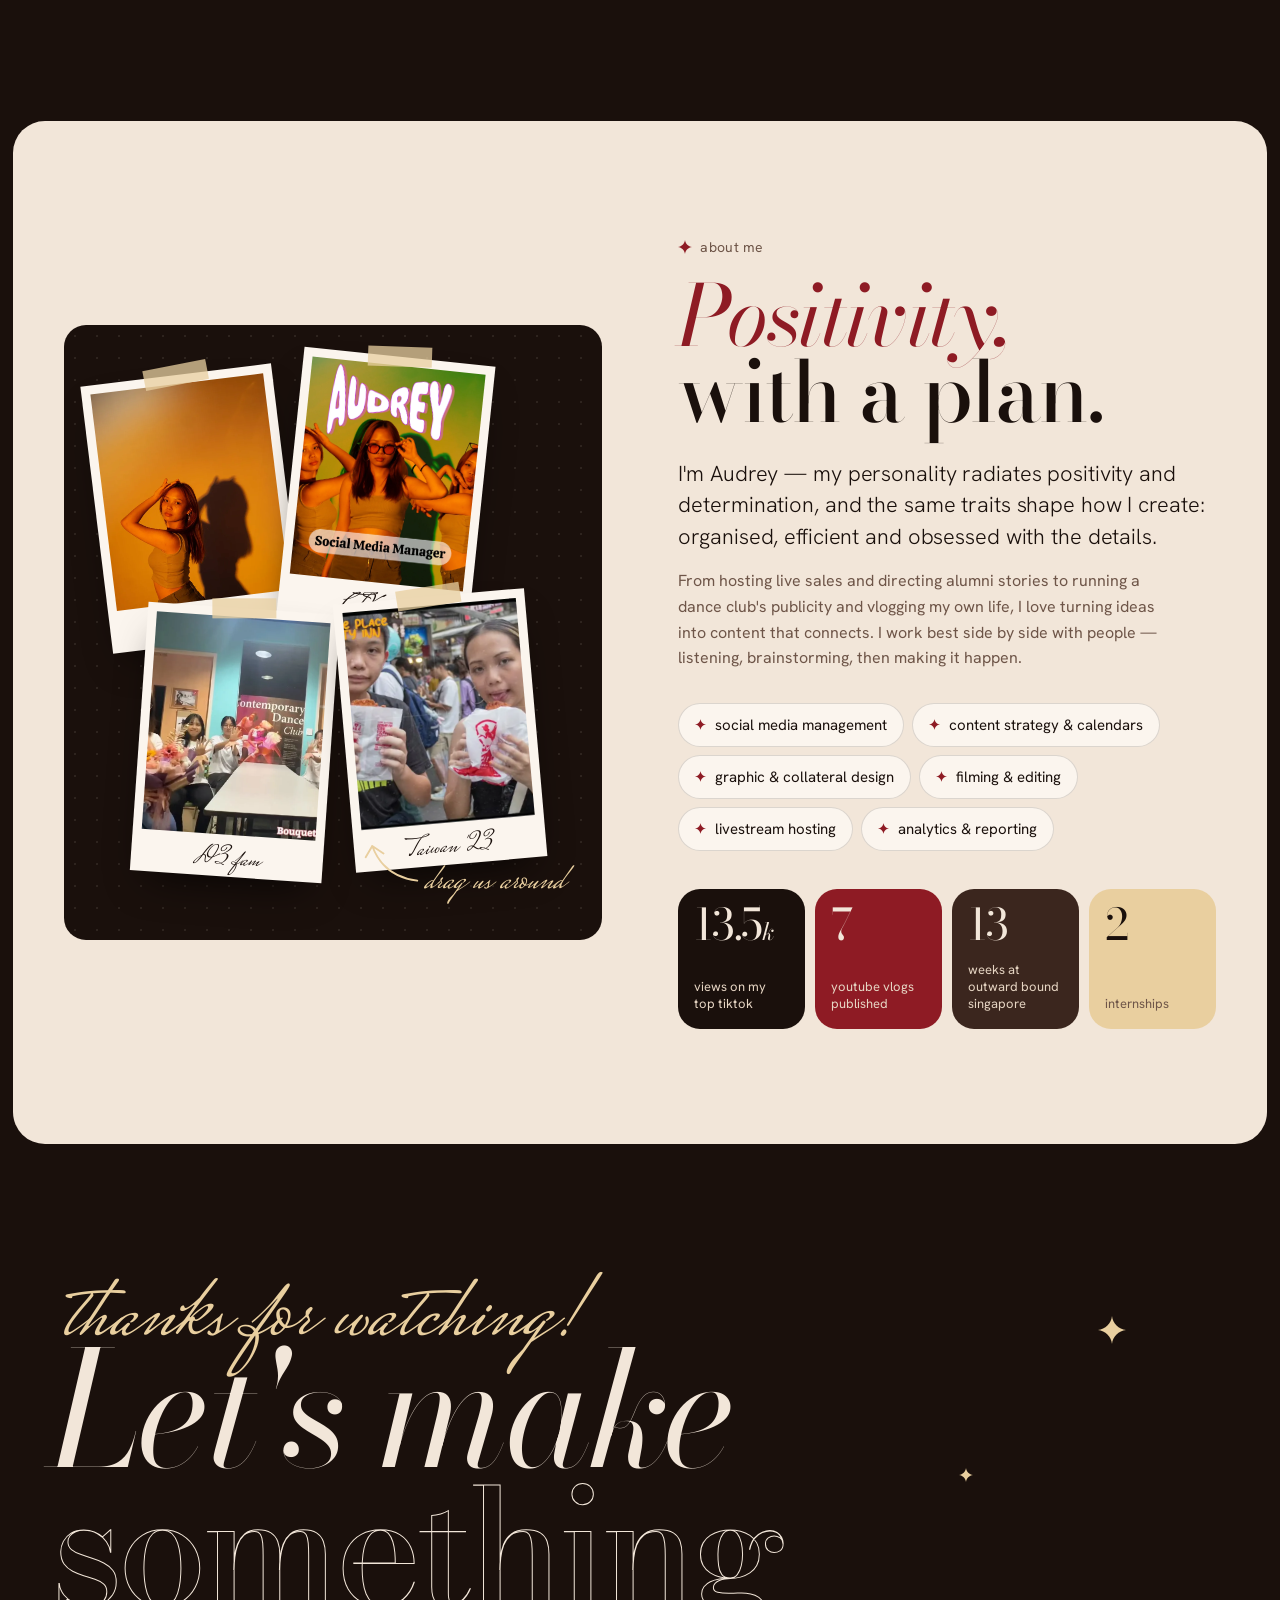
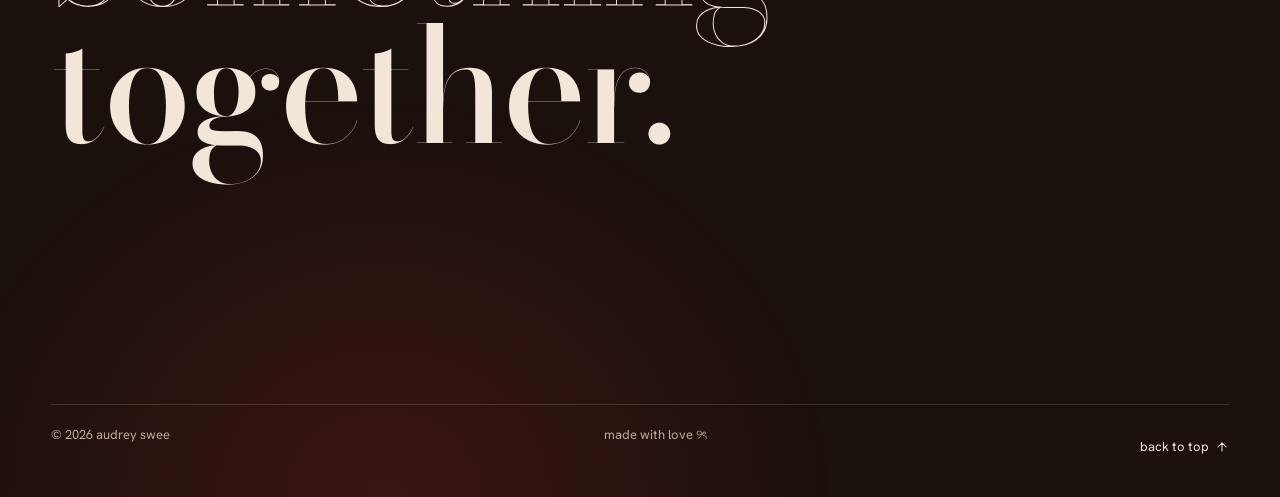
==== commit 3bcce008: "update" ====
--- a/index.html
+++ b/index.html
@@ -3,11 +3,11 @@
 <head>
   <meta charset="utf-8">
   <meta name="viewport" content="width=device-width, initial-scale=1">
-  <title>Audrey Swee — Content Creator, Social Media &amp; Live Stream Host</title>
-  <meta name="description" content="Portfolio of Audrey Swee, a Singapore-based content creator, social media manager and live stream host. Selected work for Dettol Singapore, Outward Bound Singapore, Campus Television and more.">
+  <title>Audrey Swee — Content Creator, Social Media &amp; livestream  Host</title>
+  <meta name="description" content="Portfolio of Audrey Swee, a Singapore-based content creator, social media manager and livestream  host. Selected work for Dettol Singapore, Outward Bound Singapore, Campus Television and more.">
   <meta name="theme-color" content="#1A100C">
   <meta property="og:title" content="Audrey Swee — Media Portfolio">
-  <meta property="og:description" content="Content creator, social media manager and live stream host based in Singapore.">
+  <meta property="og:description" content="Content creator, social media manager and livestream  host based in Singapore.">
   <meta property="og:image" content="assets/img/audrey-portrait.webp">
   <meta property="og:type" content="website">
   <link rel="icon" href="assets/img/favicon.svg" type="image/svg+xml">
@@ -83,7 +83,7 @@
       </div>
 
       <div class="hero__foot">
-        <p class="hero__intro">Singapore-based <strong>content creator, social media manager &amp; live stream host.</strong> I turn ideas into content people stop scrolling for — planned to the last detail, made with a whole lot of positivity.</p>
+        <p class="hero__intro">Singapore-based <strong>content creator, social media manager &amp; livestream  host.</strong> I turn ideas into content people stop scrolling for — planned to the last detail, made with a whole lot of positivity.</p>
         <ul class="hero__roles" aria-label="What I do">
           <li><svg class="spk" aria-hidden="true"><use href="#spk"/></svg>social media</li>
           <li><svg class="spk" aria-hidden="true"><use href="#spk"/></svg>content strategy</li>
@@ -104,8 +104,8 @@
         <span>instagram</span><svg class="spk"><use href="#spk"/></svg><span>tiktok</span><svg class="spk"><use href="#spk"/></svg><span>youtube</span><svg class="spk"><use href="#spk"/></svg><span>edms</span><svg class="spk"><use href="#spk"/></svg><span>live sales</span><svg class="spk"><use href="#spk"/></svg><span>podcasts</span><svg class="spk"><use href="#spk"/></svg><span>merch</span><svg class="spk"><use href="#spk"/></svg>
       </div></div>
       <div class="band band--cherry"><div class="band__track">
-        <span>social media manager</span><svg class="spk"><use href="#spk"/></svg><span>director &amp; host</span><svg class="spk"><use href="#spk"/></svg><span>head of publicity</span><svg class="spk"><use href="#spk"/></svg><span>live host</span><svg class="spk"><use href="#spk"/></svg><span>vlogger</span><svg class="spk"><use href="#spk"/></svg><span>designer</span><svg class="spk"><use href="#spk"/></svg>
-        <span>social media manager</span><svg class="spk"><use href="#spk"/></svg><span>director &amp; host</span><svg class="spk"><use href="#spk"/></svg><span>head of publicity</span><svg class="spk"><use href="#spk"/></svg><span>live host</span><svg class="spk"><use href="#spk"/></svg><span>vlogger</span><svg class="spk"><use href="#spk"/></svg><span>designer</span><svg class="spk"><use href="#spk"/></svg>
+        <span>social media manager</span><svg class="spk"><use href="#spk"/></svg><span>director &amp; host</span><svg class="spk"><use href="#spk"/></svg><span>head of publicity</span><svg class="spk"><use href="#spk"/></svg><span>livestream host</span><svg class="spk"><use href="#spk"/></svg><span>vlogger</span><svg class="spk"><use href="#spk"/></svg><span>designer</span><svg class="spk"><use href="#spk"/></svg>
+        <span>social media manager</span><svg class="spk"><use href="#spk"/></svg><span>director &amp; host</span><svg class="spk"><use href="#spk"/></svg><span>head of publicity</span><svg class="spk"><use href="#spk"/></svg><span>livestream host</span><svg class="spk"><use href="#spk"/></svg><span>vlogger</span><svg class="spk"><use href="#spk"/></svg><span>designer</span><svg class="spk"><use href="#spk"/></svg>
       </div></div>
     </div>
 
@@ -122,7 +122,7 @@
             <button class="chip" type="button" data-filter="social" aria-pressed="false">social<sup>06</sup></button>
             <button class="chip" type="button" data-filter="video" aria-pressed="false">video<sup>04</sup></button>
             <button class="chip" type="button" data-filter="design" aria-pressed="false">design<sup>04</sup></button>
-            <button class="chip" type="button" data-filter="live stream" aria-pressed="false">on camera<sup>03</sup></button>
+            <button class="chip" type="button" data-filter="livestream " aria-pressed="false">on camera<sup>03</sup></button>
           </div>
           <div class="view-toggle" role="group" aria-label="Layout">
             <button type="button" data-view-btn="grid" aria-pressed="true" aria-label="Grid view"><svg aria-hidden="true"><use href="#i-grid"/></svg></button>
@@ -133,7 +133,7 @@
 
       <div class="projects" data-projects data-view="grid">
         <!-- 01 Dettol -->
-        <article class="project p-dettol" data-tags="video social live stream" data-poster="assets/img/posters/dettol-preview.webp" data-preview="assets/video/dettol/preview.mp4" data-reveal>
+        <article class="project p-dettol" data-tags="video social livestream " data-poster="assets/img/posters/dettol-preview.webp" data-preview="assets/video/dettol/preview.mp4" data-reveal>
           <a class="project__link" href="work/dettol.html" data-cursor="watch">
             <div class="project__media" data-hover-video>
               <div class="project__clip" style="view-transition-name: cover-dettol">
@@ -147,7 +147,7 @@
             <div class="project__info">
               <span class="project__no">01</span>
               <h3 class="project__title">Dettol Singapore</h3>
-              <p class="project__role">live host &amp; content creator</p>
+              <p class="project__role">livestream host &amp; content creator</p>
               <p class="project__type">internship</p>
               <p class="project__year">2026</p>
               <span class="project__arrow" aria-hidden="true"><svg><use href="#i-arrow"/></svg></span>
@@ -182,7 +182,7 @@
         </article>
 
         <!-- 03 CTV -->
-        <article class="project p-ctv" data-tags="social video live stream" data-poster="assets/img/posters/ctv.webp" data-preview="assets/video/ctv/preview.mp4" data-reveal>
+        <article class="project p-ctv" data-tags="social video livestream " data-poster="assets/img/posters/ctv.webp" data-preview="assets/video/ctv/preview.mp4" data-reveal>
           <a class="project__link" href="work/ctv.html" data-cursor="watch">
             <div class="project__media" data-hover-video>
               <div class="project__clip" style="view-transition-name: cover-ctv">
@@ -225,7 +225,7 @@
         </article>
 
         <!-- 05 Vlogs -->
-        <article class="project p-vlogs" data-tags="video live stream" data-poster="assets/img/posters/reel.webp" data-preview="assets/video/vlogs/preview.mp4" data-reveal>
+        <article class="project p-vlogs" data-tags="video livestream " data-poster="assets/img/posters/reel.webp" data-preview="assets/video/vlogs/preview.mp4" data-reveal>
           <a class="project__link" href="https://www.youtube.com/@dreyswee" target="_blank" rel="noopener" data-cursor="youtube">
             <div class="project__media" data-hover-video>
               <div class="project__clip">
@@ -340,7 +340,7 @@
             <li><svg class="spk" aria-hidden="true"><use href="#spk"/></svg>content strategy &amp; calendars</li>
             <li><svg class="spk" aria-hidden="true"><use href="#spk"/></svg>graphic &amp; collateral design</li>
             <li><svg class="spk" aria-hidden="true"><use href="#spk"/></svg>filming &amp; editing</li>
-            <li><svg class="spk" aria-hidden="true"><use href="#spk"/></svg>live stream hosting</li>
+            <li><svg class="spk" aria-hidden="true"><use href="#spk"/></svg>livestream  hosting</li>
             <li><svg class="spk" aria-hidden="true"><use href="#spk"/></svg>analytics &amp; reporting</li>
           </ul>
           <dl class="widgets" data-reveal style="--d:.32s">
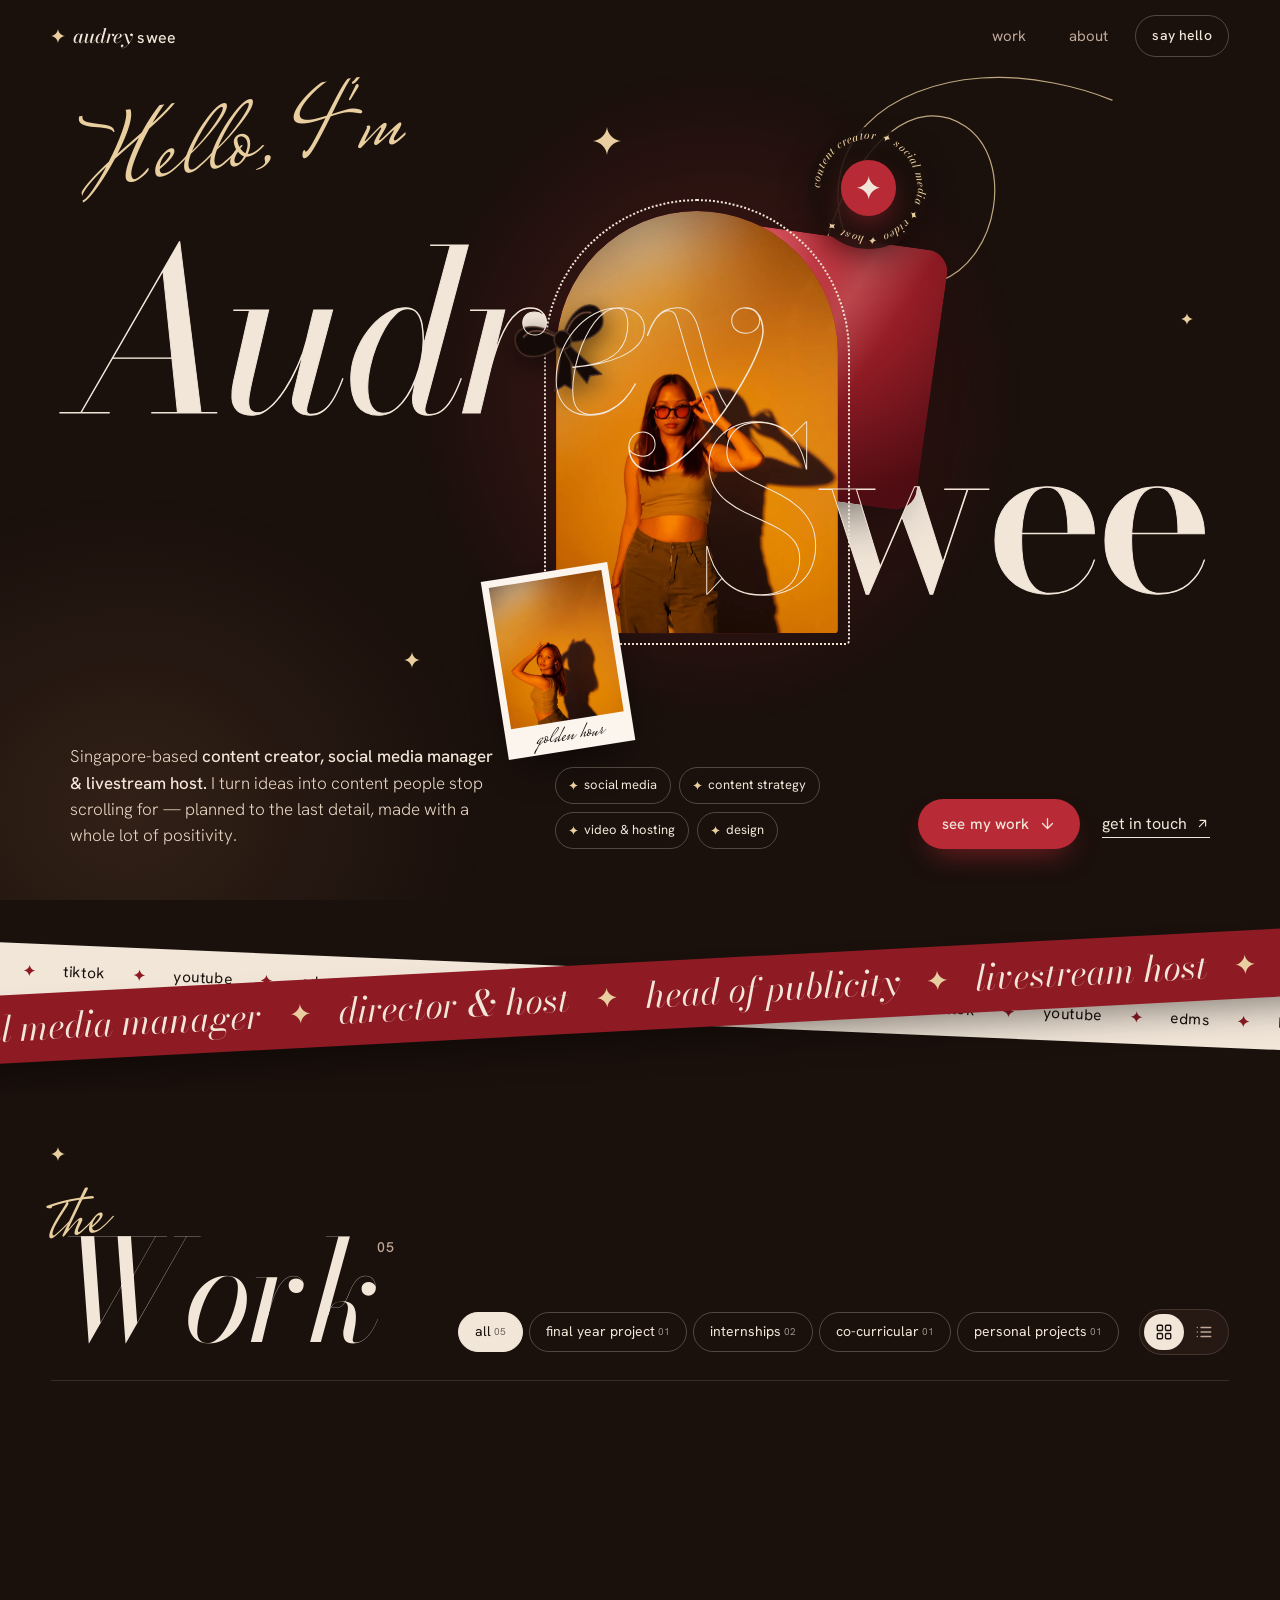
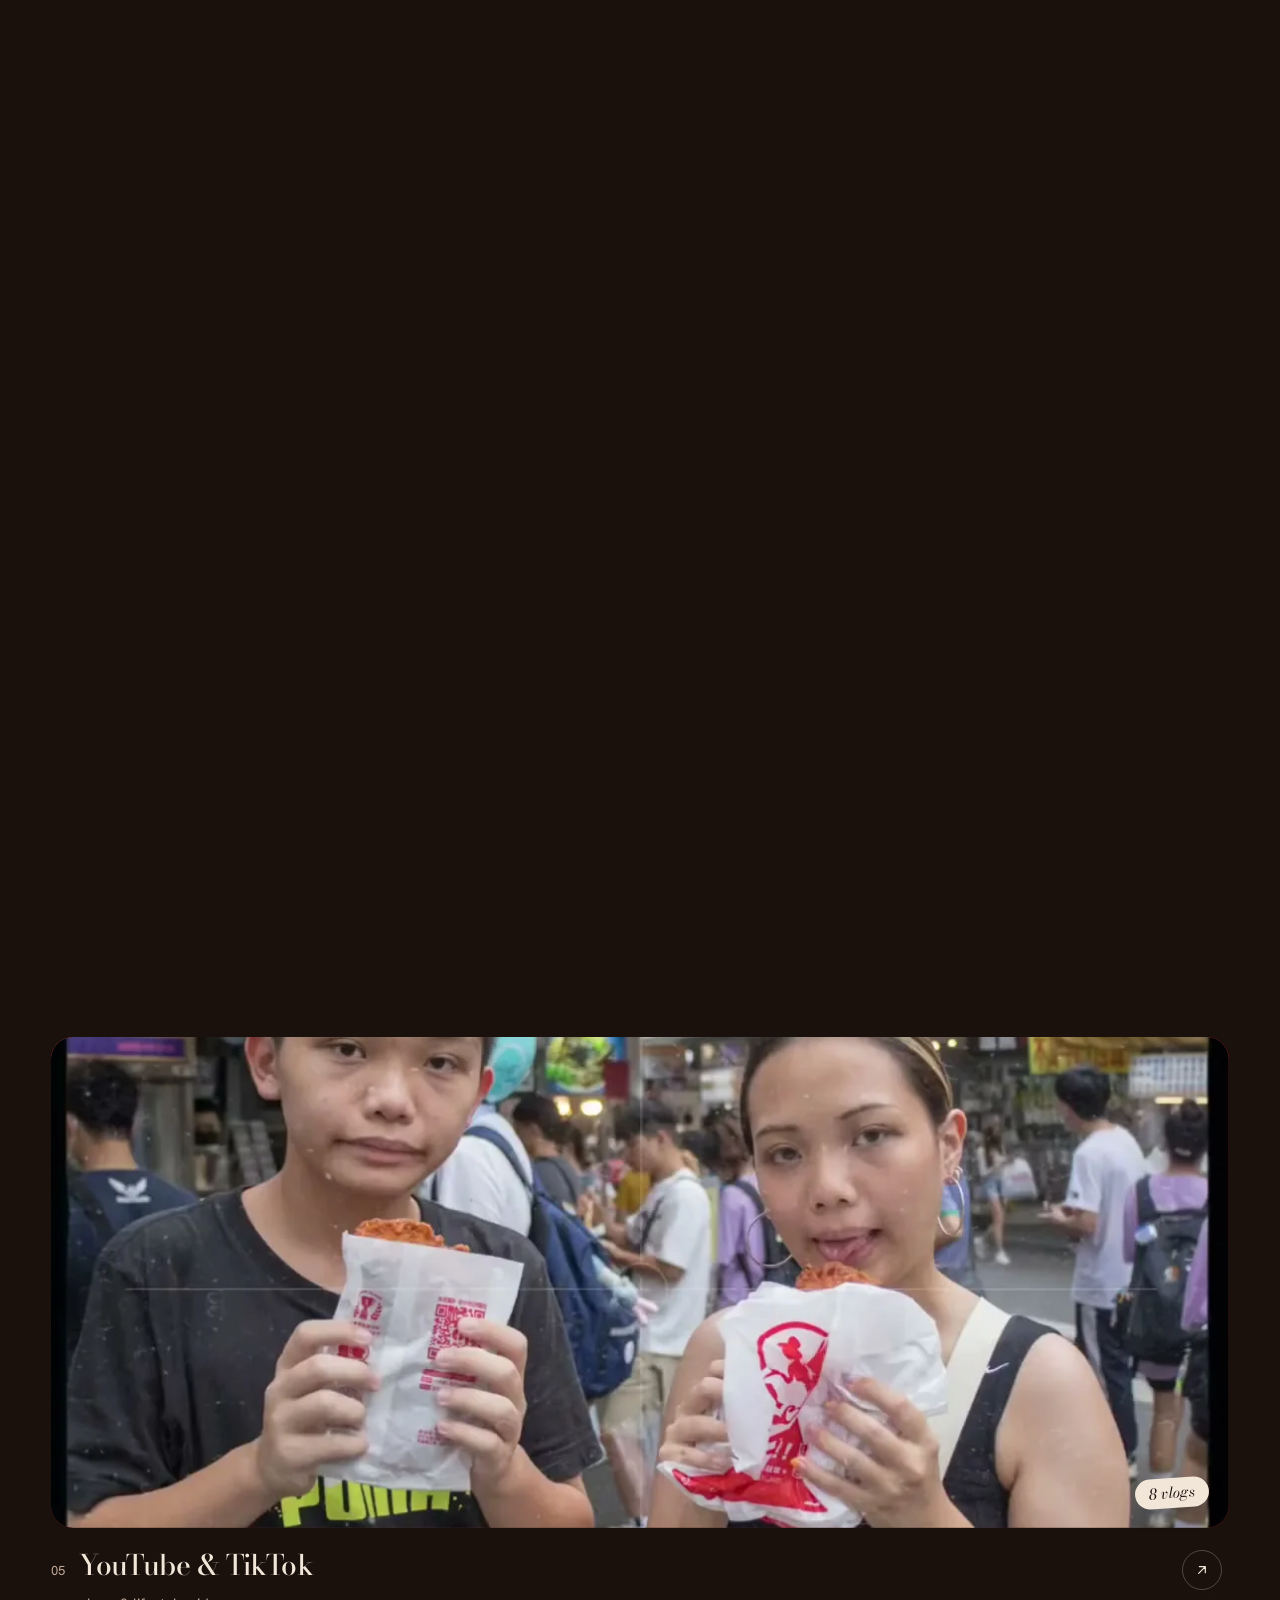
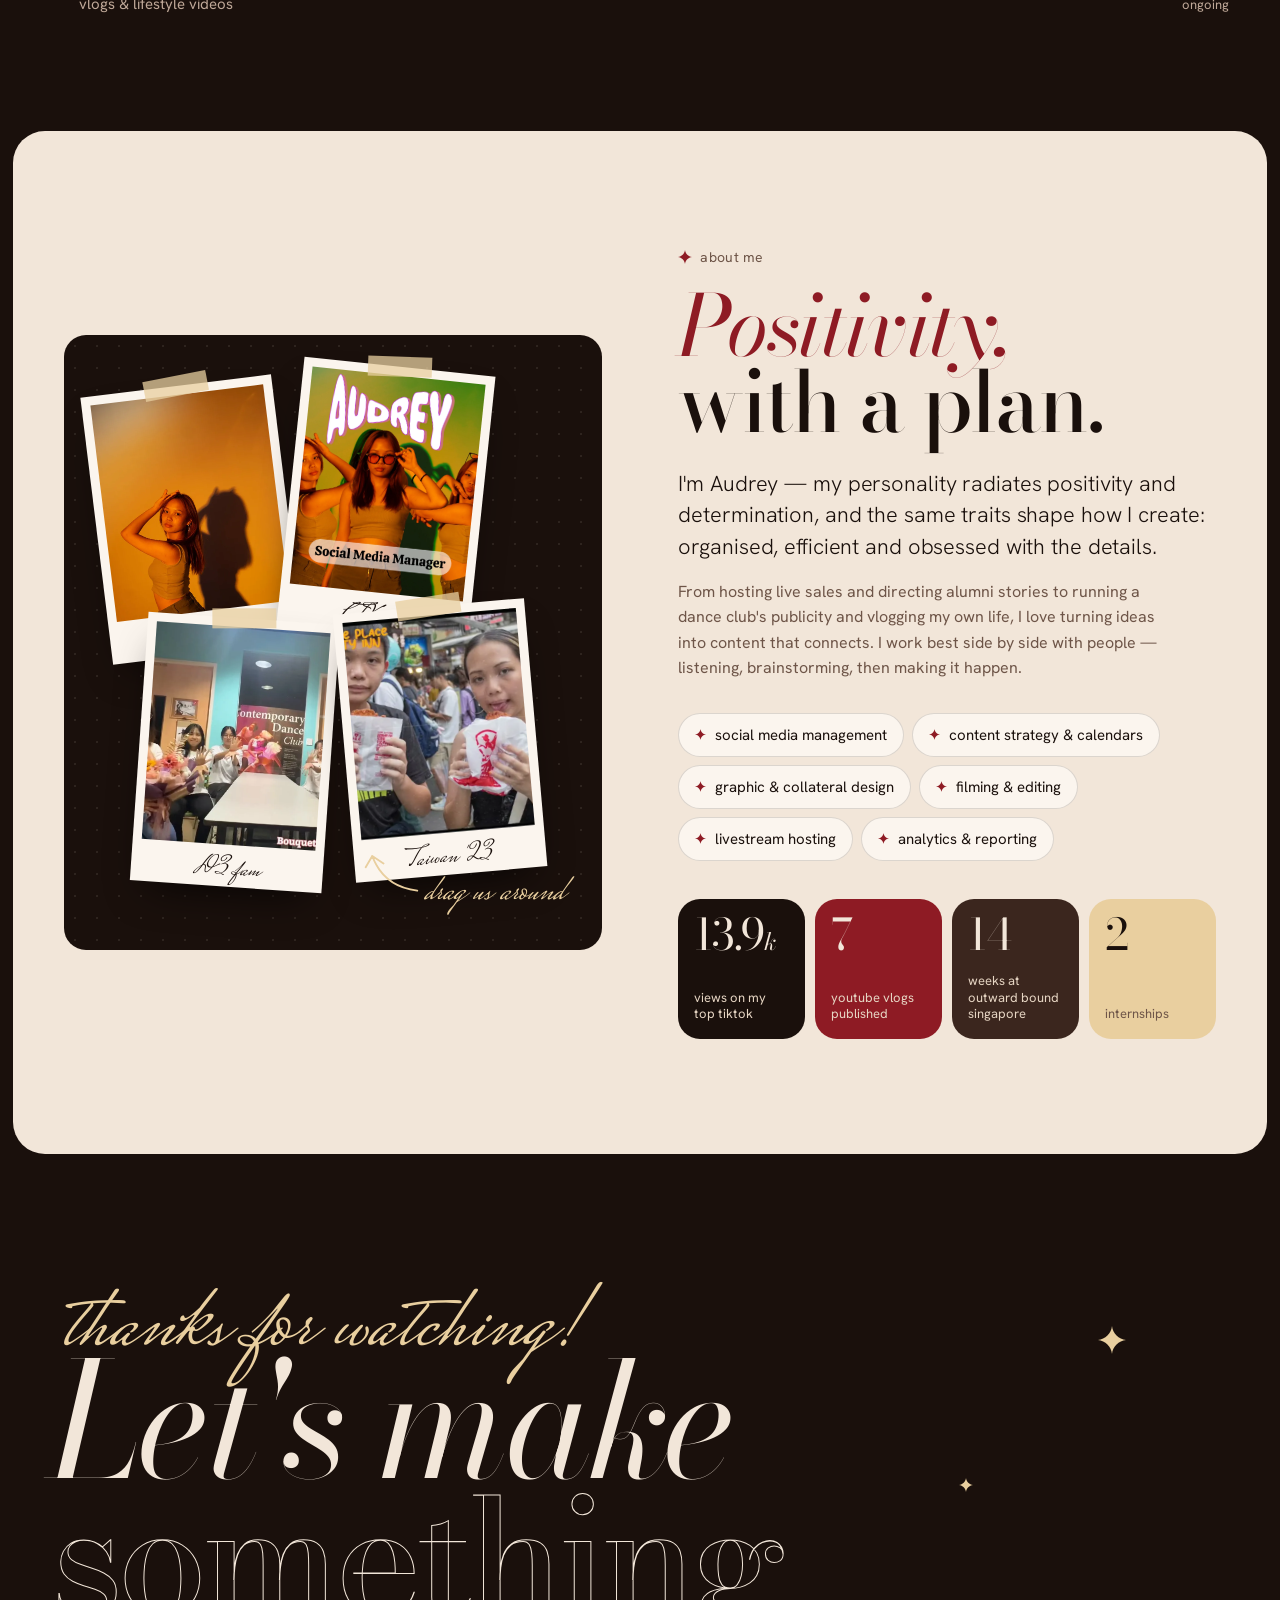
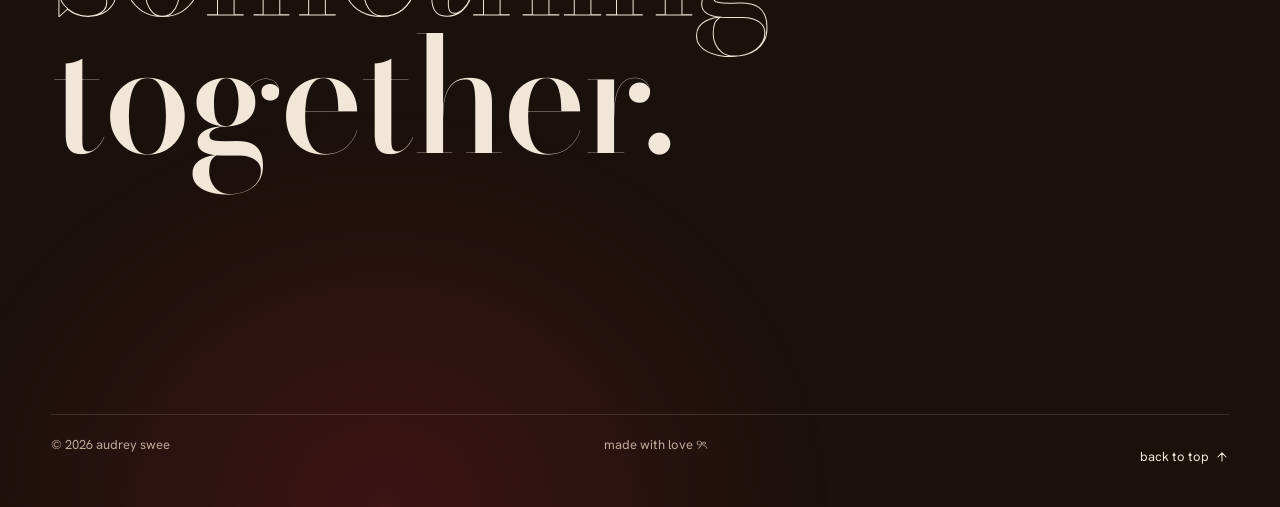
==== commit 4a58598a: "commit" ====
--- a/index.html
+++ b/index.html
@@ -4,7 +4,7 @@
   <meta charset="utf-8">
   <meta name="viewport" content="width=device-width, initial-scale=1">
   <title>Audrey Swee — Content Creator, Social Media &amp; livestream  Host</title>
-  <meta name="description" content="Portfolio of Audrey Swee, a Singapore-based content creator, social media manager and livestream  host. Selected work for Dettol Singapore, Outward Bound Singapore, Campus Television and more.">
+  <meta name="description" content="Portfolio of Audrey Swee, a Singapore-based content creator, social media manager and livestream host. Selected work: Campus Television, Reckitt (Dettol Singapore), Outward Bound Singapore, D3 Contemporary Dance and her YouTube &amp; TikTok vlogs.">
   <meta name="theme-color" content="#1A100C">
   <meta property="og:title" content="Audrey Swee — Media Portfolio">
   <meta property="og:description" content="Content creator, social media manager and livestream  host based in Singapore.">
@@ -114,15 +114,15 @@
       <div class="section-head">
         <div>
           <p class="cap" data-reveal><svg class="spk" aria-hidden="true"><use href="#spk"/></svg>
-          <h2 id="work-title" class="section-head__title serif" data-reveal style="--d:.08s"><span class="script" aria-hidden="true">the</span><i>Work</i><sup>07</sup></h2>
+          <h2 id="work-title" class="section-head__title serif" data-reveal style="--d:.08s"><span class="script" aria-hidden="true">the</span><i>Work</i><sup>05</sup></h2>
         </div>
         <div class="work__controls" data-reveal style="--d:.16s">
           <div class="filters" role="group" aria-label="Filter projects">
-            <button class="chip" type="button" data-filter="all" aria-pressed="true">all<sup>07</sup></button>
-            <button class="chip" type="button" data-filter="social" aria-pressed="false">social<sup>06</sup></button>
-            <button class="chip" type="button" data-filter="video" aria-pressed="false">video<sup>04</sup></button>
-            <button class="chip" type="button" data-filter="design" aria-pressed="false">design<sup>04</sup></button>
-            <button class="chip" type="button" data-filter="livestream " aria-pressed="false">on camera<sup>03</sup></button>
+            <button class="chip" type="button" data-filter="all" aria-pressed="true">all<sup>05</sup></button>
+            <button class="chip" type="button" data-filter="fyp" aria-pressed="false">final year project<sup>01</sup></button>
+            <button class="chip" type="button" data-filter="internship" aria-pressed="false">internships<sup>02</sup></button>
+            <button class="chip" type="button" data-filter="cca" aria-pressed="false">co-curricular<sup>01</sup></button>
+            <button class="chip" type="button" data-filter="personal" aria-pressed="false">personal projects<sup>01</sup></button>
           </div>
           <div class="view-toggle" role="group" aria-label="Layout">
             <button type="button" data-view-btn="grid" aria-pressed="true" aria-label="Grid view"><svg aria-hidden="true"><use href="#i-grid"/></svg></button>
@@ -132,8 +132,30 @@
       </div>
 
       <div class="projects" data-projects data-view="grid">
-        <!-- 01 Dettol -->
-        <article class="project p-dettol" data-tags="video social livestream " data-poster="assets/img/posters/dettol-preview.webp" data-preview="assets/video/dettol/preview.mp4" data-reveal>
+        <!-- 01 CTV · final year project -->
+        <article class="project p-ctv" data-tags="fyp" data-poster="assets/img/posters/ctv.webp" data-preview="assets/video/ctv/preview.mp4" data-reveal>
+          <a class="project__link" href="work/ctv.html" data-cursor="watch">
+            <div class="project__media" data-hover-video>
+              <div class="project__clip" style="view-transition-name: cover-ctv">
+                <img src="assets/img/posters/ctv.webp" width="1280" height="720" alt="" loading="lazy">
+                <video muted loop playsinline preload="none" data-src="assets/video/ctv/preview.mp4" aria-hidden="true"></video>
+              </div>
+              <span class="hud"><i></i>now playing</span>
+              <span class="sticker">director &amp; host</span>
+            </div>
+            <div class="project__info">
+              <span class="project__no">01</span>
+              <h3 class="project__title">Campus Television</h3>
+              <p class="project__role">social media manager · director &amp; host</p>
+              <p class="project__type">final year project</p>
+              <p class="project__year">2024</p>
+              <span class="project__arrow" aria-hidden="true"><svg><use href="#i-arrow"/></svg></span>
+            </div>
+          </a>
+        </article>
+
+        <!-- 02 Reckitt (Dettol) · internship -->
+        <article class="project p-dettol" data-tags="internship" data-poster="assets/img/posters/dettol-preview.webp" data-preview="assets/video/dettol/preview.mp4" data-reveal style="--d:.08s">
           <a class="project__link" href="work/dettol.html" data-cursor="watch">
             <div class="project__media" data-hover-video>
               <div class="project__clip" style="view-transition-name: cover-dettol">
@@ -145,9 +167,9 @@
               <svg class="card-bow" aria-hidden="true"><use href="#bow"/></svg>
             </div>
             <div class="project__info">
-              <span class="project__no">01</span>
-              <h3 class="project__title">Dettol Singapore</h3>
-              <p class="project__role">livestream host &amp; content creator</p>
+              <span class="project__no">02</span>
+              <h3 class="project__title">Reckitt</h3>
+              <p class="project__role">dettol singapore · livestream host &amp; content creator</p>
               <p class="project__type">internship</p>
               <p class="project__year">2026</p>
               <span class="project__arrow" aria-hidden="true"><svg><use href="#i-arrow"/></svg></span>
@@ -155,8 +177,8 @@
           </a>
         </article>
 
-        <!-- 02 Outward Bound -->
-        <article class="project p-obs" data-tags="design social" data-poster="assets/img/obs/kh-a1.webp" data-reveal style="--d:.08s">
+        <!-- 03 Outward Bound · internship -->
+        <article class="project p-obs" data-tags="internship" data-poster="assets/img/obs/kh-a1.webp" data-reveal>
           <a class="project__link" href="work/outward-bound.html" data-cursor="view">
             <div class="project__media project__media--latte">
               <div class="project__clip" style="view-transition-name: cover-obs">
@@ -171,7 +193,7 @@
               <span class="sticker sticker--cherry">16 weeks</span>
             </div>
             <div class="project__info">
-              <span class="project__no">02</span>
+              <span class="project__no">03</span>
               <h3 class="project__title">Outward Bound Singapore</h3>
               <p class="project__role">content creation intern, oae council</p>
               <p class="project__type">internship</p>
@@ -181,30 +203,8 @@
           </a>
         </article>
 
-        <!-- 03 CTV -->
-        <article class="project p-ctv" data-tags="social video livestream " data-poster="assets/img/posters/ctv.webp" data-preview="assets/video/ctv/preview.mp4" data-reveal>
-          <a class="project__link" href="work/ctv.html" data-cursor="watch">
-            <div class="project__media" data-hover-video>
-              <div class="project__clip" style="view-transition-name: cover-ctv">
-                <img src="assets/img/posters/ctv.webp" width="1280" height="720" alt="" loading="lazy">
-                <video muted loop playsinline preload="none" data-src="assets/video/ctv/preview.mp4" aria-hidden="true"></video>
-              </div>
-              <span class="hud"><i></i>now playing</span>
-              <span class="sticker">director &amp; host</span>
-            </div>
-            <div class="project__info">
-              <span class="project__no">03</span>
-              <h3 class="project__title">Campus Television</h3>
-              <p class="project__role">social media manager · director &amp; host</p>
-              <p class="project__type">final year project</p>
-              <p class="project__year">2024</p>
-              <span class="project__arrow" aria-hidden="true"><svg><use href="#i-arrow"/></svg></span>
-            </div>
-          </a>
-        </article>
-
-        <!-- 04 D3 -->
-        <article class="project p-d3" data-tags="design social video" data-poster="assets/img/posters/d3-recital.webp" data-preview="assets/video/d3/preview.mp4" data-reveal style="--d:.08s">
+        <!-- 04 D3 · co-curricular -->
+        <article class="project p-d3" data-tags="cca" data-poster="assets/img/posters/d3-recital.webp" data-preview="assets/video/d3/preview.mp4" data-reveal style="--d:.08s">
           <a class="project__link" href="work/d3.html" data-cursor="watch">
             <div class="project__media" data-hover-video>
               <div class="project__clip" style="view-transition-name: cover-d3">
@@ -217,15 +217,15 @@
               <span class="project__no">04</span>
               <h3 class="project__title">D3 Contemporary Dance</h3>
               <p class="project__role">head of publicity</p>
-              <p class="project__type">co-curricular</p>
+              <p class="project__type">co-curricular activity</p>
               <p class="project__year">2023</p>
               <span class="project__arrow" aria-hidden="true"><svg><use href="#i-arrow"/></svg></span>
             </div>
           </a>
         </article>
 
-        <!-- 05 Vlogs -->
-        <article class="project p-vlogs" data-tags="video livestream " data-poster="assets/img/posters/reel.webp" data-preview="assets/video/vlogs/preview.mp4" data-reveal>
+        <!-- 05 YouTube & TikTok · personal -->
+        <article class="project p-vlogs" data-tags="personal" data-poster="assets/img/posters/reel.webp" data-preview="assets/video/vlogs/preview.mp4" data-reveal>
           <a class="project__link" href="https://www.youtube.com/@dreyswee" target="_blank" rel="noopener" data-cursor="youtube">
             <div class="project__media" data-hover-video>
               <div class="project__clip">
@@ -237,61 +237,10 @@
             </div>
             <div class="project__info">
               <span class="project__no">05</span>
-              <h3 class="project__title">Video Production</h3>
-              <p class="project__role">vlogs on youtube &amp; tiktok<span class="sr-only"> (opens YouTube in a new tab)</span></p>
-              <p class="project__type">personal</p>
+              <h3 class="project__title">YouTube &amp; TikTok</h3>
+              <p class="project__role">vlogs &amp; lifestyle videos<span class="sr-only"> (opens YouTube in a new tab)</span></p>
+              <p class="project__type">personal project</p>
               <p class="project__year">ongoing</p>
-              <span class="project__arrow" aria-hidden="true"><svg><use href="#i-arrow"/></svg></span>
-            </div>
-          </a>
-        </article>
-
-        <!-- 06 NKF -->
-        <article class="project p-nkf" data-tags="design social" data-poster="assets/img/nkf/story-2.webp" data-reveal style="--d:.08s">
-          <a class="project__link" href="work/nkf.html" data-cursor="view">
-            <div class="project__media project__media--latte">
-              <div class="project__clip" style="view-transition-name: cover-nkf">
-                <div class="fan" aria-hidden="true" style="--spread:34%">
-                  <img src="assets/img/nkf/edm-2.webp" width="566" height="800" alt="" loading="lazy" style="--k:-1;--k-abs:1">
-                  <img src="assets/img/nkf/story-1.webp" width="432" height="768" alt="" loading="lazy" style="--k:1;--k-abs:1">
-                  <img src="assets/img/nkf/story-2.webp" width="432" height="768" alt="" loading="lazy" style="--k:0;--k-abs:0">
-                </div>
-              </div>
-            </div>
-            <div class="project__info">
-              <span class="project__no">06</span>
-              <h3 class="project__title">National Kidney Foundation</h3>
-              <p class="project__role">digital marketing campaign</p>
-              <p class="project__type">school module</p>
-              <p class="project__year">school</p>
-              <span class="project__arrow" aria-hidden="true"><svg><use href="#i-arrow"/></svg></span>
-            </div>
-          </a>
-        </article>
-
-        <!-- 07 Converse -->
-        <article class="project p-converse" data-tags="design social" data-poster="assets/img/converse/grwm-1.webp" data-reveal style="--d:.16s">
-          <a class="project__link" href="work/converse.html" data-cursor="view">
-            <div class="project__media project__media--latte">
-              <div class="project__clip" style="view-transition-name: cover-converse">
-                <div class="flipbook" data-flipbook aria-hidden="true">
-                  <img src="assets/img/converse/grwm-1.webp" width="432" height="432" alt="" loading="lazy">
-                  <img src="assets/img/converse/meme-1.webp" width="432" height="432" alt="" loading="lazy">
-                  <img src="assets/img/converse/grwm-2.webp" width="432" height="432" alt="" loading="lazy">
-                  <img src="assets/img/converse/meme-2.webp" width="432" height="432" alt="" loading="lazy">
-                  <img src="assets/img/converse/grwm-4.webp" width="432" height="432" alt="" loading="lazy">
-                  <img src="assets/img/converse/meme-3.webp" width="432" height="432" alt="" loading="lazy">
-                  <img src="assets/img/converse/grwm-6.webp" width="432" height="432" alt="" loading="lazy">
-                  <span class="flipbook__count">01 / 07</span>
-                </div>
-              </div>
-            </div>
-            <div class="project__info">
-              <span class="project__no">07</span>
-              <h3 class="project__title">Converse</h3>
-              <p class="project__role">content marketing plan</p>
-              <p class="project__type">school module</p>
-              <p class="project__year">school</p>
               <span class="project__arrow" aria-hidden="true"><svg><use href="#i-arrow"/></svg></span>
             </div>
           </a>
--- a/assets/css/style.css
+++ b/assets/css/style.css
@@ -264,11 +264,11 @@
 /* ---------- Project cards (bento grid) ---------- */
 .projects[data-view="grid"] { display: grid; grid-template-columns: repeat(12, minmax(0, 1fr)); gap: clamp(40px, 4.4vw, 68px) clamp(16px, 2vw, 28px); }
 .project[hidden] { display: none !important; }
+.projects[data-view="grid"] .p-ctv { grid-column: span 8; }
 .projects[data-view="grid"] .p-dettol { grid-column: span 4; }
-.projects[data-view="grid"] .p-obs { grid-column: span 8; }
-.projects[data-view="grid"] .p-ctv { grid-column: span 7; }
+.projects[data-view="grid"] .p-obs { grid-column: span 7; }
 .projects[data-view="grid"] .p-d3 { grid-column: span 5; }
-.projects[data-view="grid"] :is(.p-vlogs, .p-nkf, .p-converse) { grid-column: span 4; }
+.projects[data-view="grid"] .p-vlogs { grid-column: span 12; }
 .projects[data-view="grid"].is-filtered .project { grid-column: span 4; }
 
 .project__link { display: block; position: relative; }
@@ -281,6 +281,7 @@
 }
 .p-obs .project__media, .p-ctv .project__media { aspect-ratio: 16 / 10; }
 .p-d3 .project__media { aspect-ratio: 8 / 7; }
+.p-vlogs .project__media { aspect-ratio: 12 / 5; }
 .is-filtered .project__media { aspect-ratio: 4 / 5 !important; }
 .project__clip { position: absolute; inset: 0; border-radius: var(--r); overflow: hidden; clip-path: inset(0 round var(--r)); transition: clip-path .8s var(--silk); background: var(--mocha); }
 .project__link:hover .project__clip, .project__link:focus-visible .project__clip { clip-path: inset(12px round calc(var(--r) - 6px)); }
@@ -324,11 +325,6 @@
 .fan--wide { --spread: 34%; }
 .project__link:hover .fan--wide img { --spread: 60%; --tilt: 9deg; }
 
-/* flipbook */
-.flipbook { position: absolute; inset: 0; display: grid; place-items: center; }
-.flipbook img { position: absolute; width: 72%; aspect-ratio: 1; object-fit: cover; border-radius: 12px; box-shadow: 0 24px 40px -20px rgba(26, 16, 12, .65); opacity: 0; transform: rotate(-3deg); }
-.flipbook img.is-active { opacity: 1; }
-.flipbook__count { position: absolute; z-index: 3; top: 20px; right: 20px; padding: 4px 10px; border-radius: 999px; background: rgba(26, 16, 12, .65); font-size: 12px; font-variant-numeric: tabular-nums; }
 
 /* card info */
 .project__info { display: grid; grid-template-columns: auto minmax(0, 1fr) auto; grid-template-areas: "no title arrow" "no role year"; column-gap: 14px; row-gap: 2px; padding-top: 22px; align-items: baseline; }
@@ -575,33 +571,6 @@
 .phone .vplayer__meta { left: 14px; bottom: 16px; font-size: 12px; }
 .phone .vplayer__meta .serif { font-size: 18px; }
 
-/* IG frame + carousel */
-.ig { width: min(100%, 420px); margin-inline: auto; background: var(--cocoa); border-radius: 22px; overflow: hidden; border: 1px solid var(--line); box-shadow: 0 40px 70px -40px rgba(0, 0, 0, .9); }
-.p-panel--latte .ig { background: #fff; border-color: var(--line-ink); color: var(--ink); }
-.ig__head { display: flex; align-items: center; gap: 10px; padding: 12px 14px; font-size: 14px; font-weight: 600; text-transform: lowercase; }
-.ig__avatar { width: 34px; height: 34px; border-radius: 50%; padding: 2px; background: conic-gradient(var(--cherry-hi), var(--champagne), var(--cherry-hi)); flex: none; }
-.ig__avatar span { display: grid; place-items: center; width: 100%; height: 100%; border-radius: 50%; background: var(--espresso); color: var(--champagne); font-family: var(--f-serif); font-style: italic; font-size: 13px; }
-.ig__head small { display: block; font-weight: 400; color: var(--cream-muted); font-size: 12px; }
-.p-panel--latte .ig__head small { color: var(--ink-muted); }
-.carousel { position: relative; }
-.carousel__track { display: flex; overflow-x: auto; scroll-snap-type: x mandatory; scrollbar-width: none; overscroll-behavior-x: contain; }
-.carousel__track::-webkit-scrollbar { display: none; }
-.carousel__slide { flex: 0 0 100%; scroll-snap-align: center; aspect-ratio: var(--ar, 1); background: var(--mocha); }
-.carousel__slide img { width: 100%; height: 100%; object-fit: cover; }
-.carousel__btn { position: absolute; top: 50%; translate: 0 -50%; z-index: 2; width: 42px; height: 42px; border-radius: 50%; background: rgba(242, 230, 217, .95); color: var(--ink); display: grid; place-items: center; box-shadow: 0 6px 16px rgba(0, 0, 0, .35); transition: opacity .3s, transform .4s var(--pop); }
-.carousel__btn svg { width: 18px; height: 18px; }
-.carousel__btn:hover { transform: scale(1.08); }
-.carousel__btn[disabled] { opacity: 0; pointer-events: none; }
-.carousel__btn--prev { left: 10px; }
-.carousel__btn--next { right: 10px; }
-.carousel__dots { display: flex; justify-content: center; gap: 2px; padding: 10px; }
-.carousel__dots button { width: 26px; height: 26px; display: grid; place-items: center; }
-.carousel__dots button::before { content: ""; width: 6px; height: 6px; border-radius: 50%; background: var(--line-2); transition: background-color .3s, transform .4s var(--pop); }
-.p-panel--latte .carousel__dots button::before { background: var(--latte-3); }
-.carousel__dots button[aria-current="true"]::before { background: var(--cherry-hi); transform: scale(1.4); }
-.ig__caption { padding: 0 16px 16px; font-size: 14px; color: var(--latte-2); }
-.p-panel--latte .ig__caption { color: var(--ink-muted); }
-.ig__caption b { font-weight: 600; color: inherit; }
 
 /* scroll strip (crew) */
 .strip { display: flex; gap: clamp(10px, 1.4vw, 18px); overflow-x: auto; scroll-snap-type: x mandatory; scrollbar-width: none; padding: 14px 4px 24px; }
@@ -661,15 +630,6 @@
 .tall .zoom { height: 100%; }
 @media (hover: none) { .tall { overflow-y: auto; } .tall:hover img { transform: none; } }
 
-/* guess flip */
-.guesses { display: grid; grid-template-columns: repeat(2, minmax(0, 1fr)); gap: clamp(20px, 3vw, 48px); }
-.guess { display: grid; justify-items: center; gap: 16px; }
-.guess__card { position: relative; width: min(100%, 380px); aspect-ratio: 1; perspective: 1400px; }
-.guess__inner { position: absolute; inset: 0; transform-style: preserve-3d; transition: transform 1s var(--pop); }
-.guess.is-flipped .guess__inner { transform: rotateY(180deg); }
-.guess__face { position: absolute; inset: 0; border-radius: 20px; overflow: hidden; backface-visibility: hidden; -webkit-backface-visibility: hidden; box-shadow: 0 30px 50px -30px rgba(26, 16, 12, .7); }
-.guess__face img { width: 100%; height: 100%; object-fit: cover; }
-.guess__face--back { transform: rotateY(180deg); }
 
 /* setlist */
 .setlist li { display: grid; grid-template-columns: 44px minmax(0, 1fr) auto; gap: 16px; align-items: center; padding: clamp(14px, 1.8vw, 22px) 0; border-bottom: 1px solid var(--line); transition: padding .5s var(--glide), color .3s; }
@@ -728,7 +688,7 @@
 .timeline p { color: var(--latte-2); font-size: 15px; font-weight: 300; }
 
 /* cover arrangements */
-.cover-fan, .cover-squares { position: relative; z-index: 1; display: flex; justify-content: center; align-items: center; width: 100%; }
+.cover-fan { position: relative; z-index: 1; display: flex; justify-content: center; align-items: center; width: 100%; }
 .cover-fan img { width: min(23%, 250px); border-radius: 8px; box-shadow: 0 30px 50px -24px rgba(26, 16, 12, .65); margin: 0 -1.5%; transition: transform .9s var(--pop); }
 .cover-fan img:nth-child(1) { transform: rotate(-9deg) translateY(5%); }
 .cover-fan img:nth-child(2) { transform: rotate(-3deg); z-index: 1; }
@@ -738,12 +698,6 @@
 .p-cover:hover .cover-fan img:nth-child(2) { transform: rotate(-4deg) translate(-5%, -3%); }
 .p-cover:hover .cover-fan img:nth-child(3) { transform: rotate(4deg) translate(5%, -5%); }
 .p-cover:hover .cover-fan img:nth-child(4) { transform: rotate(13deg) translate(14%, 3%); }
-.cover-squares { gap: clamp(10px, 2vw, 28px); }
-.cover-squares img { width: min(28%, 320px); border-radius: 16px; box-shadow: 0 30px 50px -24px rgba(26, 16, 12, .65); transition: transform .9s var(--pop); }
-.cover-squares img:nth-child(1) { transform: rotate(-6deg) translateY(6%); }
-.cover-squares img:nth-child(2) { transform: rotate(2deg) translateY(-4%); }
-.cover-squares img:nth-child(3) { transform: rotate(7deg) translateY(5%); }
-.p-cover:hover .cover-squares img { transform: none; }
 
 /* sticky sub-nav */
 .subnav { position: sticky; top: 84px; z-index: 20; display: flex; gap: 2px; overflow-x: auto; scrollbar-width: none; padding: 5px; margin: 0 auto; border-radius: 999px; background: color-mix(in srgb, var(--cocoa) 85%, transparent); -webkit-backdrop-filter: blur(14px); backdrop-filter: blur(14px); border: 1px solid var(--line); width: fit-content; max-width: calc(100% - 2 * var(--gutter)); transition: top .6s var(--glide); }
@@ -826,8 +780,8 @@
   .hero__roles { display: none; }
   .projects[data-view="grid"] { grid-template-columns: repeat(2, minmax(0, 1fr)); }
   .projects[data-view="grid"] .project, .projects[data-view="grid"].is-filtered .project { grid-column: span 1 !important; }
-  .projects[data-view="grid"] :is(.p-obs, .p-ctv) { grid-column: span 2 !important; }
-  .p-d3 .project__media { aspect-ratio: 4 / 5; }
+  .projects[data-view="grid"] .p-ctv { grid-column: span 2 !important; }
+  :is(.p-obs, .p-d3, .p-vlogs) .project__media { aspect-ratio: 4 / 5; }
   .projects[data-view="list"] .project__info { grid-template-columns: 44px minmax(0, 1.4fr) minmax(0, 1fr) 56px 44px; grid-template-areas: "no title role year arrow"; }
   .projects[data-view="list"] .project__type { display: none; }
   .vlogs { grid-template-columns: repeat(2, minmax(0, 1fr)); }
@@ -859,9 +813,9 @@
   .hero__swoosh { display: none; }
   .hero__foot { grid-template-columns: 1fr; }
   .projects[data-view="grid"] { grid-template-columns: 1fr; }
-  .projects[data-view="grid"] :is(.p-obs, .p-ctv) { grid-column: span 1 !important; }
+  .projects[data-view="grid"] .p-ctv { grid-column: span 1 !important; }
   .project__media { aspect-ratio: 4 / 5 !important; }
-  .p-obs .project__media, .p-ctv .project__media { aspect-ratio: 4 / 3 !important; }
+  :is(.p-obs, .p-ctv, .p-vlogs) .project__media { aspect-ratio: 4 / 3 !important; }
   .projects[data-view="list"] .project__info { grid-template-columns: 34px minmax(0, 1fr) 40px; grid-template-areas: "no title arrow" "no role arrow"; row-gap: 4px; }
   .projects[data-view="list"] .project__year { display: none; }
   .gallery--3, .gallery--2 { grid-template-columns: 1fr; }
@@ -872,7 +826,6 @@
   .stage-phones--3 .phone:nth-child(3) { display: none; }
   .stat-row { grid-template-columns: 1fr; }
   .vlogs { grid-template-columns: 1fr; }
-  .guesses { grid-template-columns: 1fr; }
   .picker__thumbs { grid-template-columns: repeat(5, minmax(0, 1fr)); }
   .lightbox figure { max-width: calc(100vw - 24px); }
   .lb-prev, .lb-next { top: auto; bottom: 18px; translate: none; }
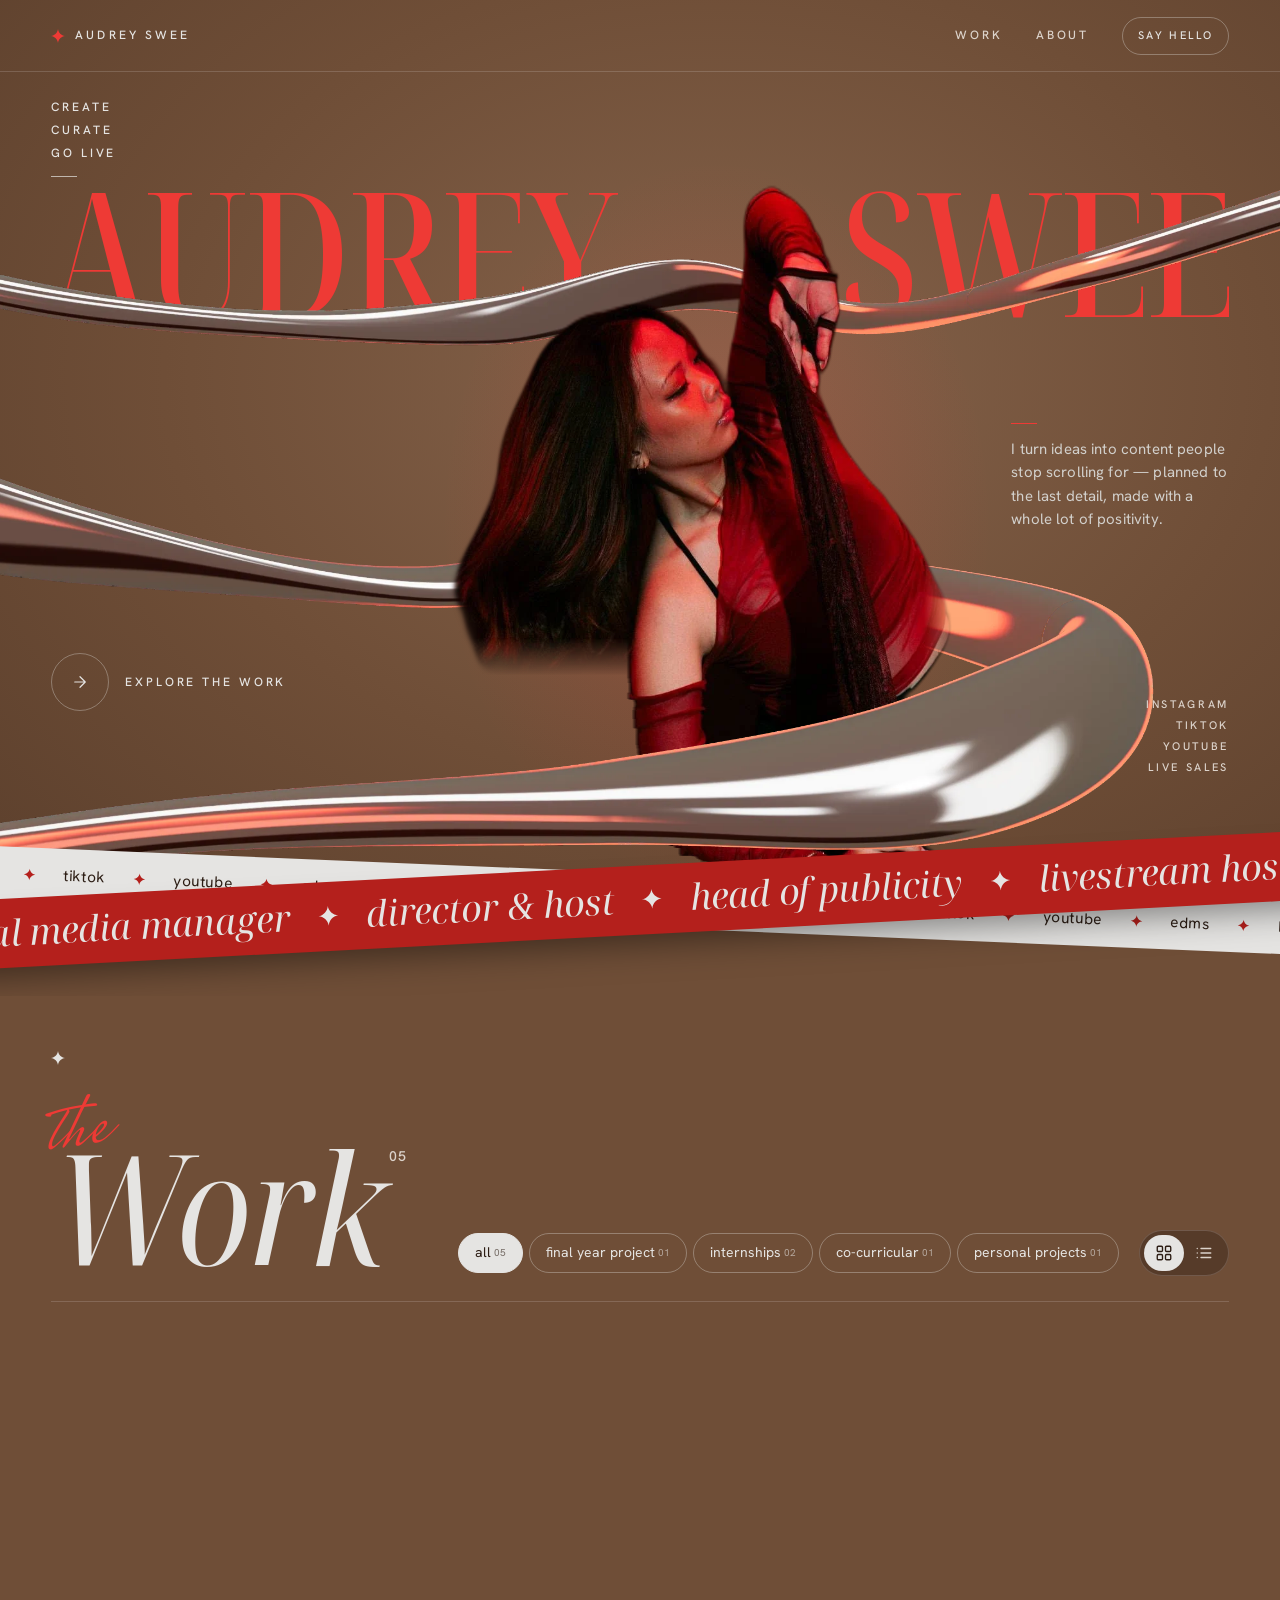
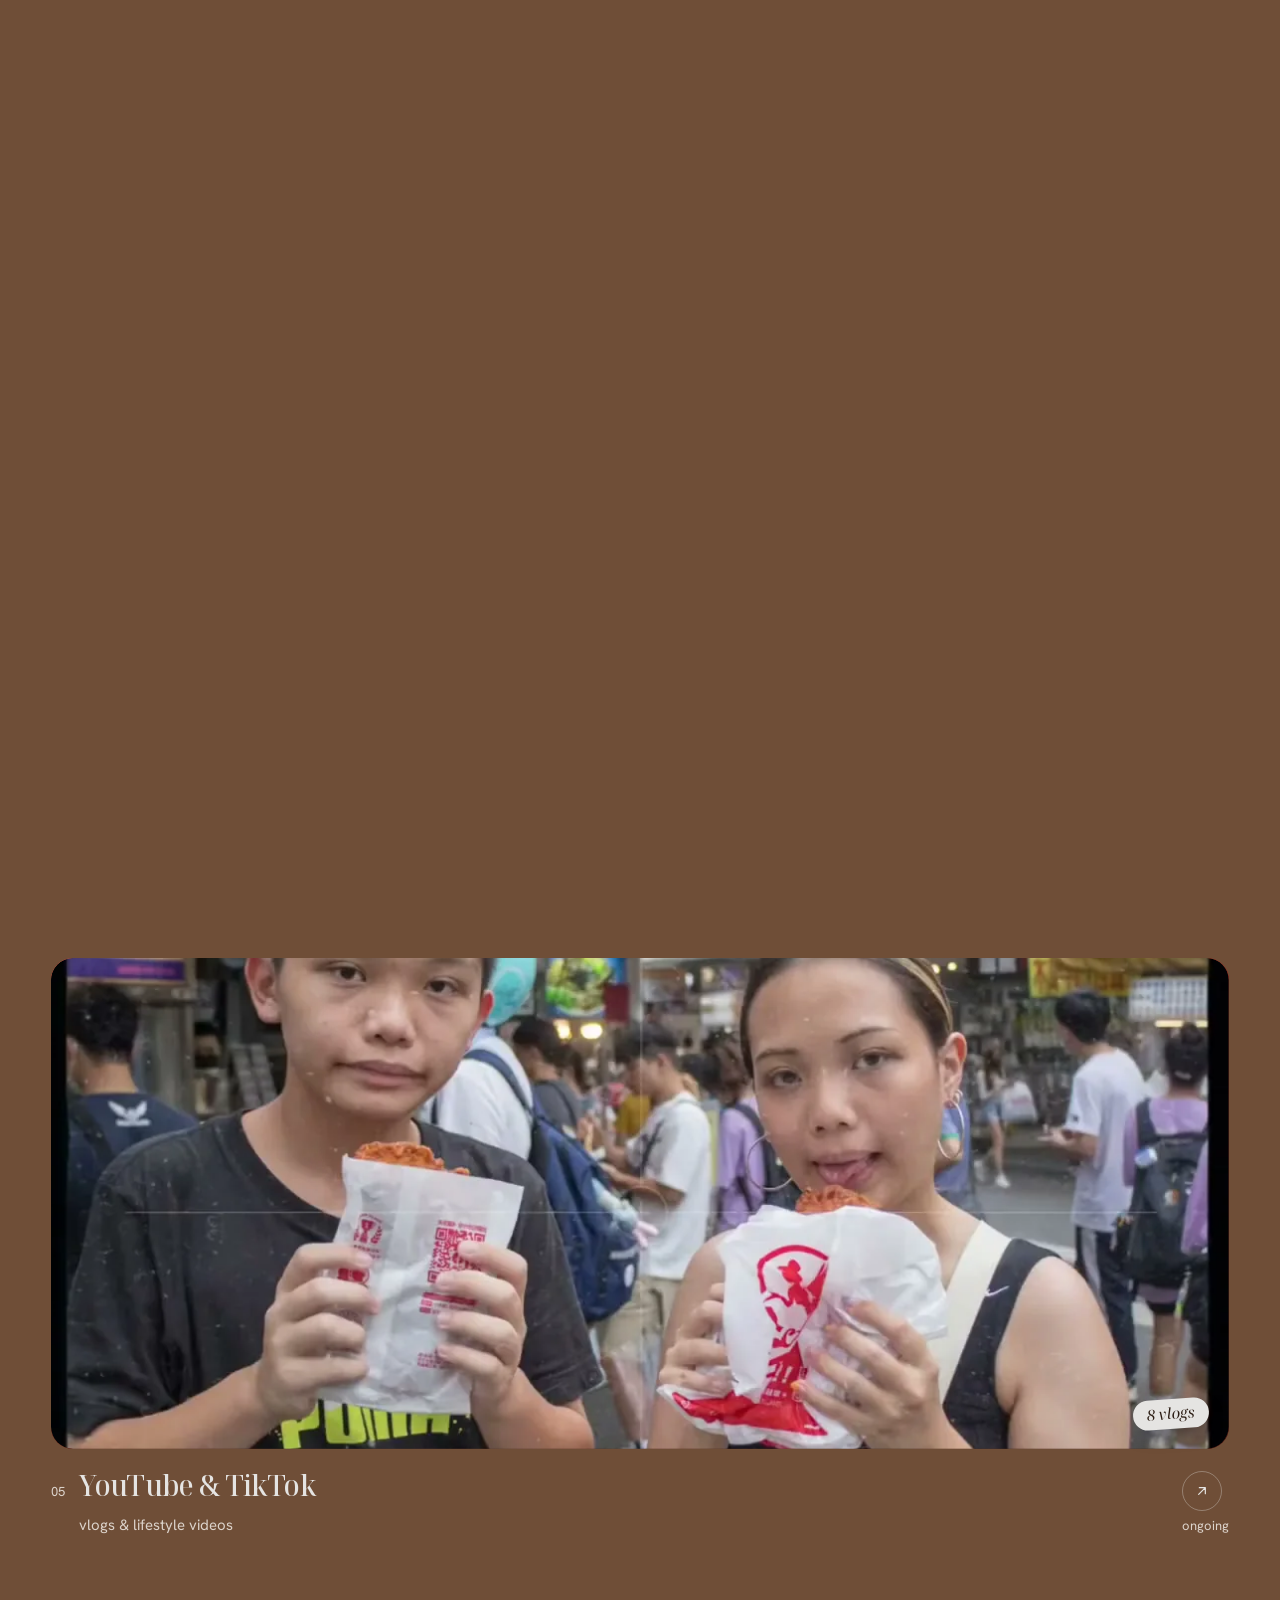
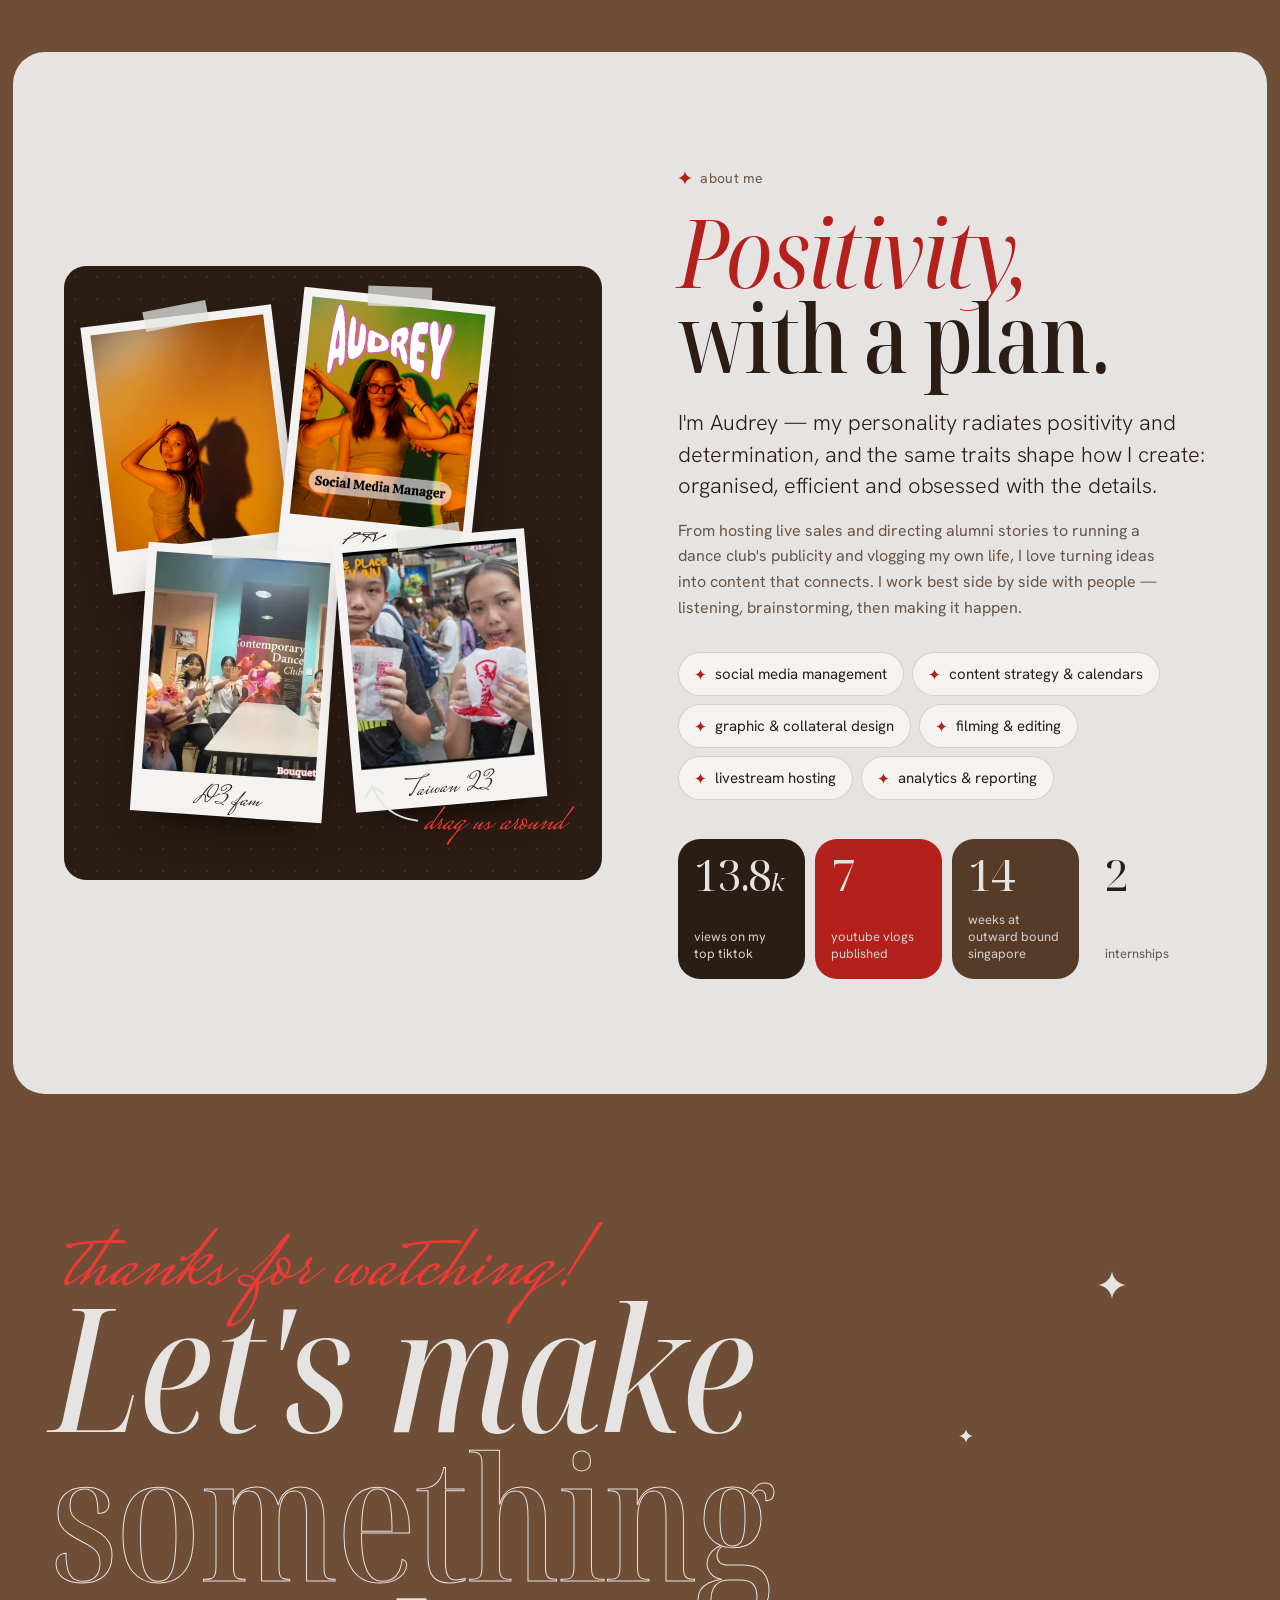
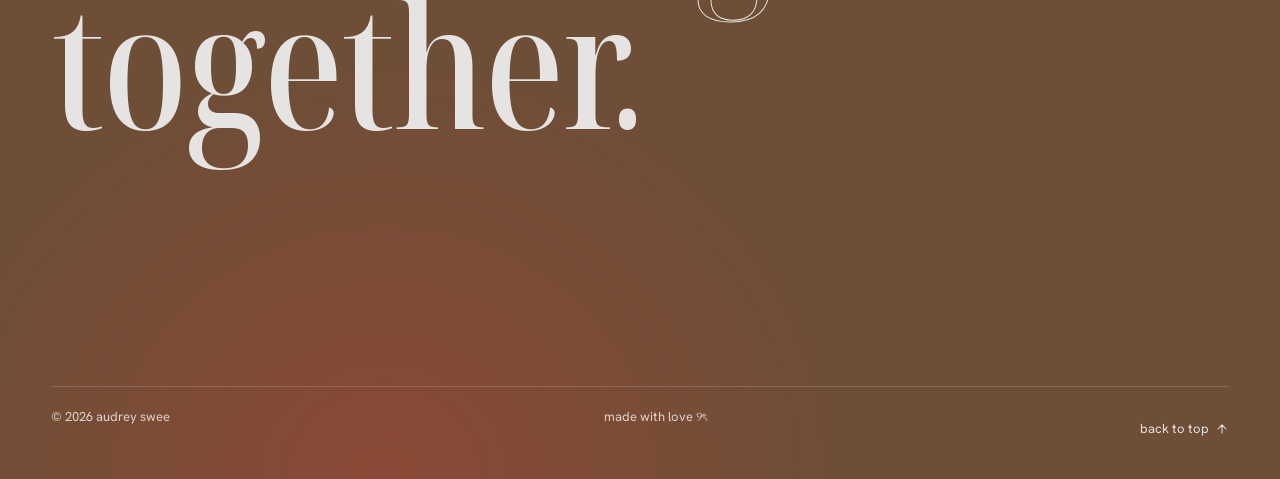
==== commit b0e8b088: "update" ====
--- a/index.html
+++ b/index.html
@@ -5,7 +5,7 @@
   <meta name="viewport" content="width=device-width, initial-scale=1">
   <title>Audrey Swee — Content Creator, Social Media &amp; livestream  Host</title>
   <meta name="description" content="Portfolio of Audrey Swee, a Singapore-based content creator, social media manager and livestream host. Selected work: Campus Television, Reckitt (Dettol Singapore), Outward Bound Singapore, D3 Contemporary Dance and her YouTube &amp; TikTok vlogs.">
-  <meta name="theme-color" content="#1A100C">
+  <meta name="theme-color" content="#6F4E37">
   <meta property="og:title" content="Audrey Swee — Media Portfolio">
   <meta property="og:description" content="Content creator, social media manager and livestream  host based in Singapore.">
   <meta property="og:image" content="assets/img/audrey-portrait.webp">
@@ -13,9 +13,8 @@
   <link rel="icon" href="assets/img/favicon.svg" type="image/svg+xml">
   <link rel="preconnect" href="https://fonts.googleapis.com">
   <link rel="preconnect" href="https://fonts.gstatic.com" crossorigin>
-  <link rel="stylesheet" href="https://fonts.googleapis.com/css2?family=Bodoni+Moda:ital,opsz,wght@0,6..96,400..700;1,6..96,400..700&family=Hanken+Grotesk:wght@300..700&family=Mrs+Saint+Delafield&display=swap">
+  <link rel="stylesheet" href="https://fonts.googleapis.com/css2?family=Noto+Serif+Display:ital,wdth,wght@0,62.5..100,300..800;1,62.5..100,300..800&family=Hanken+Grotesk:wght@300..700&family=Mrs+Saint+Delafield&display=swap">
   <link rel="stylesheet" href="assets/css/style.css">
-  <link rel="preload" as="image" href="assets/img/audrey-portrait.webp" fetchpriority="high">
   <script>document.documentElement.classList.add('js');</script>
   <script defer src="assets/js/main.js"></script>
 </head>
@@ -23,6 +22,7 @@
   <svg width="0" height="0" style="position:absolute" aria-hidden="true">
     <symbol id="spk" viewBox="0 0 24 24"><path d="M12 0c.6 6.2 5.8 11.4 12 12-6.2.6-11.4 5.8-12 12-.6-6.2-5.8-11.4-12-12C6.2 11.4 11.4 6.2 12 0z"/></symbol>
     <symbol id="i-arrow" viewBox="0 0 24 24"><path d="M7 17 17 7M8 7h9v9" fill="none" stroke="currentColor" stroke-width="1.8" stroke-linecap="round" stroke-linejoin="round"/></symbol>
+    <symbol id="i-right" viewBox="0 0 24 24"><path d="M5 12h14M12 5l7 7-7 7" fill="none" stroke="currentColor" stroke-width="1.6" stroke-linecap="round" stroke-linejoin="round"/></symbol>
     <symbol id="i-down" viewBox="0 0 24 24"><path d="M12 5v14M19 12l-7 7-7-7" fill="none" stroke="currentColor" stroke-width="1.8" stroke-linecap="round" stroke-linejoin="round"/></symbol>
     <symbol id="i-up" viewBox="0 0 24 24"><path d="M12 19V5M5 12l7-7 7 7" fill="none" stroke="currentColor" stroke-width="1.8" stroke-linecap="round" stroke-linejoin="round"/></symbol>
     <symbol id="i-tiktok" viewBox="0 0 24 24"><g fill="none" stroke="currentColor" stroke-width="1.8" stroke-linecap="round" stroke-linejoin="round"><path d="M14 3v11.5a3.5 3.5 0 1 1-3.5-3.5"/><path d="M14 3c.5 2.6 2.4 4.5 5 5"/></g></symbol>
@@ -47,54 +47,23 @@
   <main id="main">
     <!-- ============ HERO ============ -->
     <section class="hero" aria-labelledby="hero-title">
+      <h1 id="hero-title" class="hero__name" aria-label="Audrey Swee" data-letters>
+        <span class="line l1">Audrey</span>
+        <span class="line l2">Swee</span>
+      </h1>
+
+      <!-- three registered layers: chrome behind her, Audrey, chrome in front -->
       <div class="hero__stage">
-        <p class="hero__hello script" aria-hidden="true">Hello, I'm</p>
-        <h1 id="hero-title" class="hero__name" aria-label="Audrey Swee" data-letters>
-          <span class="line l1">Audrey</span>
-          <span class="line l2">Swee</span>
-        </h1>
-        <figure class="hero__portrait">
-          <span class="hero__satin satin" aria-hidden="true"></span>
-          <span class="arch"><img src="assets/img/audrey-portrait.webp" width="933" height="1400" alt="Audrey Swee in warm orange light, adjusting her sunglasses" fetchpriority="high"></span>
-          <span class="dots" aria-hidden="true"></span>
-          <svg class="bow" aria-hidden="true"><use href="#bow"/></svg>
-        </figure>
-        <div class="hero__name hero__name--outline" aria-hidden="true" data-letters>
-          <span class="line l1">Audrey</span>
-          <span class="line l2">Swee</span>
-        </div>
-        <svg class="hero__swoosh" viewBox="0 0 1200 500" preserveAspectRatio="none" aria-hidden="true">
-          <path pathLength="1" d="M640,330 C760,280 790,160 815,95 C845,20 905,-18 955,8 C1005,34 990,112 930,130 C868,148 812,100 828,44 C845,-14 945,-42 1045,-26 C1125,-14 1170,14 1215,42"/>
-        </svg>
-        <a class="badge" href="#work" aria-label="Jump to selected work">
-          <svg class="badge__text" viewBox="0 0 200 200" aria-hidden="true">
-            <defs><path id="badge-circle" d="M100,100 m-80,0 a80,80 0 1,1 160,0 a80,80 0 1,1 -160,0"/></defs>
-            <text><textPath href="#badge-circle">content creator ✦ social media ✦ video ✦ host ✦ </textPath></text>
-          </svg>
-          <span class="badge__core"><svg class="spk" style="color:currentColor" aria-hidden="true"><use href="#spk"/></svg></span>
-        </a>
-        <figure class="hero__polaroid" aria-hidden="true">
-          <img src="assets/img/audrey-portrait-2.webp" width="683" height="1024" alt="">
-          <figcaption class="script">golden hour</figcaption>
-        </figure>
-        <svg class="float-spk twinkle" style="--s:28px;left:46%;top:-4%" aria-hidden="true"><use href="#spk"/></svg>
-        <svg class="float-spk twinkle" style="--s:16px;left:30%;top:92%;--tw:1s" aria-hidden="true"><use href="#spk"/></svg>
-        <svg class="float-spk twinkle" style="--s:12px;right:3%;top:30%;--tw:1.8s" aria-hidden="true"><use href="#spk"/></svg>
-      </div>
-
-      <div class="hero__foot">
-        <p class="hero__intro">Singapore-based <strong>content creator, social media manager &amp; livestream  host.</strong> I turn ideas into content people stop scrolling for — planned to the last detail, made with a whole lot of positivity.</p>
-        <ul class="hero__roles" aria-label="What I do">
-          <li><svg class="spk" aria-hidden="true"><use href="#spk"/></svg>social media</li>
-          <li><svg class="spk" aria-hidden="true"><use href="#spk"/></svg>content strategy</li>
-          <li><svg class="spk" aria-hidden="true"><use href="#spk"/></svg>video &amp; hosting</li>
-          <li><svg class="spk" aria-hidden="true"><use href="#spk"/></svg>design</li>
-        </ul>
-        <div class="hero__ctas">
-          <a class="btn btn--cherry" href="#work" data-magnetic>see my work <svg class="i-down" aria-hidden="true"><use href="#i-down"/></svg></a>
-          <a class="u-link" href="#contact">get in touch <svg aria-hidden="true"><use href="#i-arrow"/></svg></a>
-        </div>
-      </div>
+        <img class="hero__chrome hero__chrome--back" src="assets/img/hero/chrome-back-1800.webp" srcset="assets/img/hero/chrome-back-1800.webp 1800w, assets/img/hero/chrome-back.webp 3600w" sizes="(max-width: 760px) 165vh, 240vh" width="3600" height="1500" alt="" decoding="async">
+        <img class="hero__figure" src="assets/img/hero/audrey-red.webp" srcset="assets/img/hero/audrey-red-560.webp 560w, assets/img/hero/audrey-red.webp 853w" sizes="(max-width: 760px) 46vh, 66vh" width="853" height="1280" alt="Audrey Swee dancing under red light, holding a length of black mesh" fetchpriority="high">
+        <img class="hero__chrome hero__chrome--front" src="assets/img/hero/chrome-front-1800.webp" srcset="assets/img/hero/chrome-front-1800.webp 1800w, assets/img/hero/chrome-front.webp 3600w" sizes="(max-width: 760px) 165vh, 240vh" width="3600" height="1500" alt="" decoding="async">
+        <span class="hero__shine" aria-hidden="true"></span>
+      </div>
+
+      <p class="hero__meta hero__tags"><span>Create</span><span>Curate</span><span>Go live</span></p>
+      <p class="hero__meta hero__blurb">I turn ideas into content people stop scrolling for &mdash; planned to the last detail, made with a whole lot of positivity.</p>
+      <a class="hero__meta hero__cta" href="#work"><span class="hero__ring" aria-hidden="true"><svg><use href="#i-right"/></svg></span>Explore the work</a>
+      <ul class="hero__meta hero__channels" aria-label="Where I create"><li>Instagram</li><li>TikTok</li><li>YouTube</li><li>Live sales</li></ul>
     </section>
 
     <!-- ============ CROSSING BANDS ============ -->
--- a/assets/css/style.css
+++ b/assets/css/style.css
@@ -1,10 +1,10 @@
 /* ==========================================================================
    Audrey Swee — Portfolio
-   Layout: giant-name hero, crossing bands, bento project grid, polaroid board.
-   Aesthetic: espresso + cocoa browns, cherry, latte cream, champagne sparkles,
-   glossy cherry & chocolate satin, dotted cut-out outlines, a little bow.
-   Type: Bodoni Moda (fashion serif) · Hanken Grotesk (lowercase UI) ·
-   Mrs Saint Delafield (Audrey's handwritten "Hello, I'm", from her own deck).
+   Layout: chrome-wrapped cut-out hero, crossing bands, bento project grid, polaroid board.
+   Palette: mocha brown #6F4E37 · platinum silver #E5E4E2 · the red light on Audrey's
+   face (#EE3A35, sampled from her photo), with liquid-chrome ribbons as the hero's one
+   signature texture. Type: Noto Serif Display (condensed for display) · Hanken Grotesk
+   (UI, tracked caps) · Mrs Saint Delafield (Audrey's handwriting accent).
    ========================================================================== */
 
 @media (prefers-reduced-motion: no-preference) {
@@ -12,36 +12,39 @@
 }
 
 :root {
-  --espresso: #1A100C;
-  --cocoa: #261813;
-  --mocha: #3B261E;
-  --mocha-2: #57392C;
-  --latte: #F2E6D9;
-  --latte-2: #E6D5C3;
-  --latte-3: #D9C3AD;
-  --paper: #FBF5EE;
-  --cream-muted: #BFA898;
-  --cherry: #8E1B24;
-  --cherry-hi: #B82A35;
-  --champagne: #E9CF9F;
-  --ink: #1A100C;
-  --ink-muted: #6E5548;
-  --line: rgba(242, 230, 217, .14);
-  --line-2: rgba(242, 230, 217, .26);
-  --line-ink: rgba(26, 16, 12, .14);
-
-  --f-serif: "Bodoni Moda", "Didot", "Bodoni 72", Georgia, serif;
+  /* mocha brown · platinum silver · the red light on her face */
+  --mocha: #6F4E37;
+  --mocha-hi: #85634B;
+  --mocha-deep: #563B29;
+  --mocha-ink: #2C1D14;
+  --platinum: #E5E4E2;
+  --platinum-2: #D2D0CC;
+  --platinum-3: #B9B5AF;
+  --paper: #F4F3F1;
+  --muted: #DCD3CB;
+  --red: #EE3A35;
+  --red-hi: #FF6A5C;
+  --red-deep: #B4201C;
+  --ink: #2C1D14;
+  --ink-muted: #6A5546;
+  --line: rgba(229, 228, 226, .18);
+  --line-2: rgba(229, 228, 226, .34);
+  --line-ink: rgba(44, 29, 20, .16);
+
+  --f-serif: "Noto Serif Display", "Didot", "Bodoni 72", Georgia, serif;
   --f-sans: "Hanken Grotesk", system-ui, -apple-system, "Segoe UI", sans-serif;
   --f-script: "Mrs Saint Delafield", "Snell Roundhand", cursive;
 
   --gutter: clamp(16px, 4vw, 56px);
   --header-h: 72px;
+  --bands-h: clamp(150px, 15vw, 230px);
   --r: 22px;
   --r-lg: 32px;
-  /* glossy satin, like the lip-gloss and satin swatches on the moodboard */
-  --satin-cherry: radial-gradient(130% 100% at 18% 8%, #d65a63 0%, var(--cherry-hi) 26%, var(--cherry) 58%, #4f0c12 100%);
-  --satin-cocoa: radial-gradient(130% 100% at 18% 8%, #7a5040 0%, var(--mocha-2) 22%, var(--mocha) 52%, #140b08 100%);
-  --sheen: linear-gradient(115deg, transparent 30%, rgba(255, 240, 225, .16) 46%, transparent 62%);
+  /* glossy satin, and liquid chrome borrowed from the hero ribbons */
+  --satin-red: radial-gradient(130% 100% at 18% 8%, #ff7f72 0%, var(--red) 24%, var(--red-deep) 58%, #4a0b09 100%);
+  --satin-mocha: radial-gradient(130% 100% at 18% 8%, #a3826a 0%, var(--mocha-hi) 22%, var(--mocha-deep) 55%, var(--mocha-ink) 100%);
+  --chrome: linear-gradient(160deg, #fbfbfa 0%, #bdb9b4 22%, #f4f3f1 38%, #8b8580 58%, #e5e4e2 76%, #ff8a7e 90%, #f4f3f1 100%);
+  --sheen: linear-gradient(115deg, transparent 30%, rgba(255, 255, 255, .18) 46%, transparent 62%);
   --glide: cubic-bezier(.22, 1, .36, 1);
   --silk: cubic-bezier(.65, .05, .36, 1);
   --pop: cubic-bezier(.34, 1.45, .64, 1);
@@ -49,9 +52,9 @@
 
 /* ---------- Base ---------- */
 *, *::before, *::after { box-sizing: border-box; }
-html { -webkit-text-size-adjust: 100%; scroll-behavior: smooth; scroll-padding-top: 90px; background: var(--espresso); }
+html { -webkit-text-size-adjust: 100%; scroll-behavior: smooth; scroll-padding-top: 90px; background: var(--mocha); }
 body {
-  margin: 0; background: var(--espresso); color: var(--latte);
+  margin: 0; background: var(--mocha); color: var(--platinum);
   font-family: var(--f-sans); font-size: clamp(16px, 1.05vw, 18px); line-height: 1.6;
   -webkit-font-smoothing: antialiased;
 }
@@ -62,30 +65,31 @@
 button { font: inherit; color: inherit; background: none; border: 0; padding: 0; cursor: pointer; }
 h1, h2, h3, h4, p, figure, dl, dd, ul, ol { margin: 0; }
 ul, ol { padding: 0; list-style: none; }
-::selection { background: var(--cherry-hi); color: var(--latte); }
-:focus-visible { outline: 2px solid var(--champagne); outline-offset: 3px; border-radius: 8px; }
-
-.skip { position: fixed; left: 16px; top: 12px; z-index: 300; background: var(--latte); color: var(--ink); padding: 10px 18px; border-radius: 999px; transform: translateY(-180%); transition: transform .3s var(--glide); }
+::selection { background: var(--red-deep); color: var(--platinum); }
+:focus-visible { outline: 2px solid var(--platinum); outline-offset: 3px; border-radius: 8px; }
+
+.skip { position: fixed; left: 16px; top: 12px; z-index: 300; background: var(--platinum); color: var(--ink); padding: 10px 18px; border-radius: 999px; transform: translateY(-180%); transition: transform .3s var(--glide); }
 .skip:focus { transform: none; }
 .sr-only { position: absolute; width: 1px; height: 1px; padding: 0; margin: -1px; overflow: hidden; clip: rect(0 0 0 0); white-space: nowrap; border: 0; }
 
 /* ---------- Type helpers ---------- */
-.serif { font-family: var(--f-serif); font-weight: 500; letter-spacing: -.025em; line-height: .9; font-optical-sizing: auto; }
+.serif { font-family: var(--f-serif); font-weight: 500; letter-spacing: -.02em; line-height: .9; font-optical-sizing: auto; }
+.display { font-stretch: 72%; letter-spacing: -.01em; }
 .serif i, .serif em { font-style: italic; font-weight: 400; }
-.script { font-family: var(--f-script); font-weight: 400; color: var(--champagne); line-height: 1; letter-spacing: 0; text-transform: none; }
-.cap { display: inline-flex; align-items: center; gap: 8px; font-size: 14px; letter-spacing: .02em; color: var(--cream-muted); text-transform: lowercase; }
-.cap--champ { color: var(--champagne); }
+.script { font-family: var(--f-script); font-weight: 400; color: var(--red); line-height: 1; letter-spacing: 0; text-transform: none; }
+.cap { display: inline-flex; align-items: center; gap: 8px; font-size: 14px; letter-spacing: .02em; color: var(--muted); text-transform: lowercase; }
+.cap--champ { color: var(--platinum); }
 .lead { font-size: clamp(19px, 1.7vw, 24px); line-height: 1.45; font-weight: 300; letter-spacing: -.005em; }
-.muted { color: var(--cream-muted); }
+.muted { color: var(--muted); }
 
 /* sparkles (inline SVG <use href="#spk">) */
 .spk, .float-spk, .glitter svg { fill: currentColor; }
-.spk { display: inline-block; width: 1em; height: 1em; flex: none; color: var(--champagne); vertical-align: -.1em; }
+.spk { display: inline-block; width: 1em; height: 1em; flex: none; color: var(--platinum); vertical-align: -.1em; }
 .twinkle { animation: twinkle 2.8s ease-in-out infinite; animation-delay: var(--tw, 0s); transform-origin: center; }
 @keyframes twinkle { 0%, 100% { transform: scale(.55) rotate(0deg); opacity: .45; } 50% { transform: scale(1) rotate(45deg); opacity: 1; } }
-.float-spk { position: absolute; pointer-events: none; width: var(--s, 22px); height: var(--s, 22px); color: var(--champagne); z-index: 5; }
-
-.satin { background: var(--sheen), var(--satin-cherry); }
+.float-spk { position: absolute; pointer-events: none; width: var(--s, 22px); height: var(--s, 22px); color: var(--platinum); z-index: 5; }
+
+.satin { background: var(--sheen), var(--satin-red); }
 
 /* ---------- Buttons ---------- */
 .btn {
@@ -96,12 +100,12 @@
 }
 .btn svg { width: 17px; height: 17px; flex: none; transition: transform .45s var(--pop); }
 .btn:active { transform: scale(.97); }
-.btn--cherry { background: var(--cherry-hi); color: var(--latte); box-shadow: 0 14px 30px -14px rgba(184, 42, 53, .8); }
-.btn--cherry:hover { background: var(--cherry); }
-.btn--latte { background: var(--latte); color: var(--ink); }
-.btn--latte:hover { background: var(--champagne); }
+.btn--cherry { background: var(--red); color: var(--platinum); box-shadow: 0 14px 30px -14px rgba(238, 58, 53, .8); }
+.btn--cherry:hover { background: var(--red-deep); }
+.btn--latte { background: var(--platinum); color: var(--ink); }
+.btn--latte:hover { background: var(--platinum); }
 .btn--line { border: 1px solid var(--line-2); }
-.btn--line:hover { background: var(--latte); color: var(--ink); border-color: var(--latte); }
+.btn--line:hover { background: var(--platinum); color: var(--ink); border-color: var(--platinum); }
 .btn--sm { min-height: 42px; padding: 0 1.15em; font-size: 14px; }
 .btn:hover .i-down { transform: translateY(3px); }
 .btn:hover .i-arrow { transform: translate(3px, -3px); }
@@ -111,131 +115,119 @@
 .u-link svg { width: 15px; height: 15px; transition: transform .45s var(--pop); }
 .u-link:hover svg { transform: translate(3px, -3px); }
 
-/* ---------- Header ---------- */
+/* ---------- Header: tracked caps over a hairline ---------- */
 .site-header {
   position: fixed; inset: 0 0 auto 0; z-index: 60; height: var(--header-h);
   display: flex; align-items: center; justify-content: space-between; gap: 16px; padding: 0 var(--gutter);
-  transition: transform .6s var(--glide), background-color .4s, border-color .4s; border-bottom: 1px solid transparent;
-}
-.site-header.is-scrolled { background: color-mix(in srgb, var(--espresso) 80%, transparent); -webkit-backdrop-filter: blur(16px); backdrop-filter: blur(16px); border-bottom-color: var(--line); }
+  transition: transform .6s var(--glide), background-color .4s, border-color .4s; border-bottom: 1px solid var(--line);
+}
+.site-header.is-scrolled { background: color-mix(in srgb, var(--mocha) 82%, transparent); -webkit-backdrop-filter: blur(16px); backdrop-filter: blur(16px); border-bottom-color: var(--line-2); }
 .site-header.is-hidden { transform: translateY(-100%); }
-.brand { display: inline-flex; align-items: center; gap: 8px; min-height: 44px; font-size: 16px; font-weight: 500; letter-spacing: .02em; text-transform: lowercase; }
-.brand .spk { width: 14px; height: 14px; transition: transform .8s var(--pop); }
+.brand { display: inline-flex; align-items: center; gap: 10px; min-height: 44px; white-space: nowrap; font-size: 12px; font-weight: 500; letter-spacing: .26em; text-transform: uppercase; }
+.brand .spk { width: 14px; height: 14px; color: var(--red); transition: transform .8s var(--pop); }
 .brand:hover .spk { transform: rotate(90deg) scale(1.3); }
-.brand i { font-family: var(--f-serif); font-style: italic; font-size: 20px; letter-spacing: -.01em; }
-.nav { display: flex; align-items: center; gap: clamp(8px, 1.8vw, 24px); font-size: 15px; text-transform: lowercase; }
-.nav > a:not(.btn) { display: inline-flex; align-items: center; gap: 6px; min-height: 44px; padding: 0 4px; color: var(--cream-muted); transition: color .3s; }
-.nav > a:not(.btn):hover { color: var(--latte); }
-.nav > a:not(.btn)::before { content: ""; width: 6px; height: 6px; border-radius: 50%; background: var(--cherry-hi); transform: scale(0); transition: transform .4s var(--pop); }
-.nav > a:not(.btn):hover::before { transform: scale(1); }
+.brand i { font-style: normal; }
+.nav { display: flex; align-items: center; gap: clamp(12px, 2.6vw, 40px); font-size: 12px; font-weight: 500; letter-spacing: .24em; text-transform: uppercase; }
+.nav > a:not(.btn) { position: relative; display: inline-flex; align-items: center; min-height: 44px; color: var(--muted); transition: color .3s; }
+.nav > a:not(.btn):hover { color: var(--platinum); }
+.nav > a:not(.btn)::after { content: ""; position: absolute; left: 0; right: .24em; bottom: 10px; height: 1px; background: var(--red); transform: scaleX(0); transform-origin: right; transition: transform .5s var(--silk); }
+.nav > a:not(.btn):hover::after { transform: scaleX(1); transform-origin: left; }
+.nav .btn--sm { min-height: 38px; padding: 0 1.3em; font-size: 11px; letter-spacing: .22em; text-transform: uppercase; }
 .nav__contact { display: none !important; }
 
-/* ---------- Hero ---------- */
+/* ---------- Hero: red-lit cut-out wrapped in liquid chrome ---------- */
 .hero {
-  position: relative; min-height: 100svh; isolation: isolate;
-  padding: calc(var(--header-h) + clamp(40px, 6vw, 80px)) var(--gutter) clamp(36px, 4vw, 56px);
-  display: grid; grid-template-rows: 1fr auto; gap: clamp(28px, 4vw, 48px);
+  position: relative; height: 100svh; min-height: 640px; max-height: 1200px; overflow: clip; isolation: isolate;
+  background:
+    radial-gradient(ellipse 30% 56% at 56% 58%, rgba(238, 58, 53, .2), transparent 72%),
+    radial-gradient(ellipse 90% 95% at 56% 42%, var(--mocha-hi) 0%, var(--mocha) 48%, var(--mocha-deep) 100%);
   --mx: 0; --my: 0;
 }
-.hero::before { /* warm glow behind the portrait */
-  content: ""; position: absolute; inset: 0; z-index: -1; pointer-events: none;
-  background: radial-gradient(ellipse 34% 52% at 56% 44%, rgba(184, 42, 53, .30), transparent 70%), radial-gradient(ellipse 40% 50% at 10% 90%, rgba(176, 122, 82, .16), transparent 70%);
-}
-.hero__stage { position: relative; display: grid; align-items: center; isolation: isolate; padding-inline: clamp(0px, 1.5vw, 24px); }
+
+/* the giant name sits behind everything, split around her */
 .hero__name {
-  grid-area: 1 / 1; position: relative; z-index: 1; display: flex; flex-direction: column;
-  font-family: var(--f-serif); font-weight: 500; font-size: clamp(5.2rem, 17.5vw, 21rem); line-height: .8; letter-spacing: -.035em;
-  transform: translate(calc(var(--mx) * 6px), calc(var(--my) * 4px));
-}
-.hero__name .line { display: block; white-space: nowrap; }
-.hero__name .l1 { align-self: flex-start; font-style: italic; font-weight: 400; }
-.hero__name .l2 { align-self: flex-end; margin-right: .02em; }
-.hero__name--outline { z-index: 3; color: transparent; -webkit-text-stroke: 1px var(--latte); }
-.hero__name .ch { display: inline-block; }
+  position: absolute; inset: 0; z-index: 1; margin: 0; pointer-events: none;
+  font-family: var(--f-serif); font-weight: 500; font-stretch: 62.5%; font-optical-sizing: auto;
+  font-size: clamp(5rem, 13.6vw, 16rem); line-height: .8; letter-spacing: -.012em; text-transform: uppercase; color: var(--red);
+}
+.hero__name .line { position: absolute; display: block; white-space: nowrap; translate: calc(var(--mx) * -14px) calc(var(--my) * -8px); }
+.hero__name .l1 { left: calc(var(--gutter) - .03em); top: calc(var(--header-h) + 12svh); }
+.hero__name .l2 { right: calc(var(--gutter) - .02em); top: calc(var(--header-h) + 12svh); }
+.hero__name .ch { display: inline-block; pointer-events: auto; }
 .js .hero__name .ch { opacity: 0; filter: blur(14px); transform: translateY(.18em); }
-.ready .hero__name .ch { opacity: 1; filter: blur(0); transform: none; transition: opacity .9s var(--glide), filter 1.1s var(--glide), transform 1.1s var(--glide); transition-delay: calc(var(--i) * 55ms + .1s); }
+.ready .hero__name .ch { opacity: 1; filter: blur(0); transform: none; transition: opacity .9s var(--glide), filter 1.1s var(--glide), transform 1.1s var(--glide); transition-delay: calc(var(--i) * 60ms + .15s); }
 .hero__name .ch.hop { animation: hop .75s var(--pop); }
-@keyframes hop { 0% { transform: none; } 35% { transform: translateY(-12%) rotate(-5deg); } 70% { transform: translateY(2%) rotate(2deg); } 100% { transform: none; } }
-
-.hero__portrait {
-  grid-area: 1 / 1; z-index: 2; justify-self: center; position: relative;
-  width: clamp(190px, 22vw, 420px); aspect-ratio: 2 / 3; margin-left: 10%;
-  transform: translate(calc(var(--mx) * -12px), calc(var(--my) * -10px));
-}
-.hero__portrait .arch { position: absolute; inset: 0; border-radius: 999px 999px 22px 22px; overflow: hidden; background: var(--cherry); box-shadow: 0 40px 90px -36px rgba(184, 42, 53, .8); }
-.hero__portrait .arch img { width: 100%; height: 100%; object-fit: cover; }
-.hero__portrait .dots { position: absolute; inset: -12px; border-radius: 999px 999px 30px 30px; border: 2.5px dotted var(--latte); pointer-events: none; }
-.hero__satin { position: absolute; z-index: -1; width: 80%; height: 62%; right: -34%; top: 6%; border-radius: var(--r); rotate: 8deg; box-shadow: 0 30px 60px -30px rgba(0, 0, 0, .8); }
-.hero__portrait .bow { position: absolute; z-index: 3; left: -16%; top: 14%; width: 38%; rotate: -20deg; filter: drop-shadow(0 8px 12px rgba(0, 0, 0, .55)); }
-.js .hero__portrait .arch { clip-path: inset(100% 0 0 0 round 999px 999px 22px 22px); }
-.ready .hero__portrait .arch { clip-path: inset(0 round 999px 999px 22px 22px); transition: clip-path 1.3s var(--silk) .25s; }
-.js .hero__portrait .arch img { transform: scale(1.2); filter: blur(8px); }
-.ready .hero__portrait .arch img { transform: scale(1.02); filter: blur(0); transition: transform 1.8s var(--glide) .25s, filter 1.4s var(--glide) .25s; }
-.js .hero__portrait :is(.dots, .bow, .hero__satin) { opacity: 0; }
-.ready .hero__portrait :is(.dots, .bow, .hero__satin) { opacity: 1; transition: opacity .9s var(--glide) 1s; }
-
-.hero__hello {
-  position: absolute; z-index: 4; left: clamp(4px, 2vw, 32px); top: -.5em;
-  font-size: clamp(3.2rem, 8.5vw, 10rem); transform: rotate(-8deg); pointer-events: none;
-}
-.js .hero__hello { clip-path: inset(0 100% 0 0); }
-.ready .hero__hello { clip-path: inset(0 0 0 0); transition: clip-path 1.5s var(--silk) .9s; }
-
-.hero__swoosh { position: absolute; inset: -6% -2% -10%; z-index: 1; pointer-events: none; width: 104%; height: 116%; overflow: visible; }
-.hero__swoosh path { fill: none; stroke: var(--champagne); stroke-width: 1.2; stroke-linecap: round; stroke-dasharray: 1; stroke-dashoffset: 1; vector-effect: non-scaling-stroke; opacity: .8; }
-.ready .hero__swoosh path { stroke-dashoffset: 0; transition: stroke-dashoffset 2.2s var(--silk) .7s; }
-html:not(.js) .hero__swoosh path { stroke-dashoffset: 0; }
-
-.badge {
-  position: absolute; z-index: 5; top: -4%; left: calc(50% + 5% + clamp(70px, 8.5vw, 160px));
-  width: clamp(100px, 9.5vw, 160px); aspect-ratio: 1; border-radius: 50%; display: grid; place-items: center;
-}
-.badge::before { content: ""; position: absolute; inset: 0; border-radius: 50%; background: rgba(26, 16, 12, .86); -webkit-backdrop-filter: blur(6px); backdrop-filter: blur(6px); box-shadow: 0 16px 40px -16px rgba(0, 0, 0, .8); }
-.badge__text { position: absolute; inset: 0; width: 100%; height: 100%; animation: spin 18s linear infinite; }
-.badge__text text { font-family: var(--f-serif); font-style: italic; font-weight: 500; font-size: 18.5px; letter-spacing: .06em; fill: var(--champagne); }
-.badge__core { position: relative; width: 46%; aspect-ratio: 1; border-radius: 50%; background: var(--cherry-hi); color: var(--latte); display: grid; place-items: center; transition: background-color .3s, transform .7s var(--pop); box-shadow: 0 12px 30px -10px rgba(184, 42, 53, .8); }
-.badge__core svg { width: 42%; height: 42%; }
-.badge:hover .badge__core { background: var(--latte); color: var(--ink); transform: rotate(90deg) scale(1.08); }
-@keyframes spin { to { transform: rotate(360deg); } }
-.js .badge { opacity: 0; transform: scale(.6) rotate(-40deg); }
-.ready .badge { opacity: 1; transform: none; transition: opacity .6s 1.1s, transform 1s var(--pop) 1.1s; }
-
-.hero__polaroid {
-  position: absolute; z-index: 4; bottom: -10%; left: calc(50% + 5% - clamp(140px, 16vw, 320px));
-  width: clamp(104px, 10vw, 176px); padding: 7px 7px 30px; background: var(--paper);
-  box-shadow: 0 20px 40px -18px rgba(0, 0, 0, .7); transform: rotate(-9deg);
-}
-.hero__polaroid img { aspect-ratio: 4 / 5; object-fit: cover; width: 100%; }
-.hero__polaroid figcaption { position: absolute; left: 0; right: 0; bottom: 2px; text-align: center; font-size: clamp(20px, 1.8vw, 28px); color: var(--ink); }
-.js .hero__polaroid { opacity: 0; transform: translateY(40px) rotate(4deg); }
-.ready .hero__polaroid { opacity: 1; transform: rotate(-9deg); transition: opacity .6s 1.25s, transform 1.1s var(--pop) 1.25s; }
-
-.hero__foot {
-  position: relative; z-index: 2; display: grid; grid-template-columns: minmax(0, 1.25fr) minmax(0, .9fr) auto; gap: 24px clamp(24px, 4vw, 64px); align-items: end;
-  padding-inline: clamp(0px, 1.5vw, 24px);
-}
-.hero__intro { font-size: clamp(17px, 1.3vw, 20px); line-height: 1.55; max-width: 46ch; font-weight: 300; color: var(--latte-2); }
-.hero__intro strong { font-weight: 500; color: var(--latte); }
-.hero__roles { display: flex; flex-wrap: wrap; gap: 8px; }
-.hero__roles li { display: inline-flex; align-items: center; gap: 6px; font-size: 13px; text-transform: lowercase; padding: 7px 13px; border: 1px solid var(--line-2); border-radius: 999px; }
-.hero__roles .spk { width: 9px; height: 9px; }
-.hero__ctas { display: flex; flex-wrap: wrap; align-items: center; gap: 10px 22px; }
-.js .hero__foot > * { opacity: 0; filter: blur(10px); transform: translateY(16px); }
-.ready .hero__foot > * { opacity: 1; filter: blur(0); transform: none; transition: opacity .9s var(--glide), filter 1s var(--glide), transform 1s var(--glide); }
-.ready .hero__foot > :nth-child(1) { transition-delay: 1s; }
-.ready .hero__foot > :nth-child(2) { transition-delay: 1.1s; }
-.ready .hero__foot > :nth-child(3) { transition-delay: 1.2s; }
+@keyframes hop { 0% { transform: none; } 35% { transform: translateY(-8%) rotate(-4deg); } 70% { transform: translateY(2%) rotate(2deg); } 100% { transform: none; } }
+
+/* back chrome · Audrey · front chrome, locked to one 12:5 frame so the three layers stay registered */
+/* her raised arm divides the name: AUDREY | arm | SWEE */
+.hero__stage { position: absolute; z-index: 2; left: 50%; bottom: 0; height: calc(100% - var(--header-h) - 6px); aspect-ratio: 12 / 5; translate: -54% 0; pointer-events: none; }
+.hero__stage > * { position: absolute; display: block; max-width: none; }
+.hero__chrome, .hero__shine { inset: 0; width: 100%; height: 100%; translate: calc(var(--mx) * 18px) calc(var(--my) * 10px); }
+.hero__figure { left: 42.117%; bottom: 0; width: 27.767%; height: 100%; object-fit: contain; object-position: 50% 100%; translate: calc(var(--mx) * 6px) calc(var(--my) * 3px); }
+/* a band of light that slides along the front ribbon only (masked by its own alpha) */
+.hero__shine {
+  background: linear-gradient(100deg, transparent 42%, rgba(255, 255, 255, .9) 50%, transparent 58%) no-repeat;
+  background-size: 260% 100%; background-position: 140% 0; mix-blend-mode: soft-light;
+  -webkit-mask: url("../img/hero/chrome-front-1800.webp") center / 100% 100% no-repeat;
+          mask: url("../img/hero/chrome-front-1800.webp") center / 100% 100% no-repeat;
+}
+@media (prefers-reduced-motion: no-preference) {
+  .hero__chrome, .hero__shine { animation: drift 9s ease-in-out 2.4s infinite; }
+  .hero__shine { animation: drift 9s ease-in-out 2.4s infinite, shine 8s var(--silk) 2.6s infinite; }
+  .hero.is-off .hero__chrome, .hero.is-off .hero__shine { animation-play-state: paused; }
+}
+@keyframes drift { 0%, 100% { transform: none; } 50% { transform: translateY(-9px) rotate(-.2deg); } }
+@keyframes shine { 0% { background-position: 140% 0; } 50%, 100% { background-position: -40% 0; } }
+
+/* load-in: she sharpens into focus, the chrome pours in from either side */
+.js .hero__figure { opacity: 0; filter: blur(12px); transform: translateY(26px); }
+.ready .hero__figure { opacity: 1; filter: blur(0); transform: none; transition: opacity 1.1s var(--glide) .2s, filter 1.3s var(--glide) .2s, transform 1.4s var(--glide) .2s; }
+.js .hero__chrome--back { clip-path: inset(0 100% 0 0); }
+.js .hero__chrome--front, .js .hero__shine { clip-path: inset(0 0 0 100%); }
+.ready .hero__chrome--back { clip-path: inset(0 0 0 0); transition: clip-path 1.9s var(--silk) .4s; }
+.ready .hero__chrome--front, .ready .hero__shine { clip-path: inset(0 0 0 0); transition: clip-path 1.9s var(--silk) .6s; }
+
+/* small tracked-caps furniture in the corners */
+.hero__meta { position: absolute; z-index: 3; margin: 0; font-size: 12px; font-weight: 500; letter-spacing: .24em; line-height: 1.9; text-transform: uppercase; color: var(--platinum); }
+.hero__tags { left: var(--gutter); top: calc(var(--header-h) + 24px); display: grid; }
+.hero__tags::after { content: ""; display: block; width: 26px; height: 1px; margin-top: 12px; background: currentColor; opacity: .7; }
+.hero__blurb { right: var(--gutter); top: 47%; width: min(230px, 17vw); font-size: 15px; font-weight: 400; letter-spacing: .01em; line-height: 1.55; text-transform: none; color: var(--platinum-2); }
+.hero__blurb::before { content: ""; display: block; width: 26px; height: 1px; margin-bottom: 14px; background: var(--red); }
+.hero__cta { left: var(--gutter); bottom: 21%; display: inline-flex; align-items: center; gap: 16px; min-height: 56px; }
+.hero__ring { width: 58px; height: 58px; border-radius: 50%; border: 1px solid var(--line-2); display: grid; place-items: center; transition: background-color .35s, color .35s, border-color .35s; }
+.hero__ring svg { width: 18px; height: 18px; transition: transform .45s var(--pop); }
+.hero__cta:hover .hero__ring, .hero__cta:focus-visible .hero__ring { background: var(--platinum); color: var(--ink); border-color: var(--platinum); }
+.hero__cta:hover .hero__ring svg { transform: translateX(3px); }
+.hero__channels { right: var(--gutter); bottom: calc(var(--bands-h) / 2 + 26px); display: grid; justify-items: end; font-size: 11px; color: var(--muted); }
+.js .hero__meta { opacity: 0; transform: translateY(14px); }
+.ready .hero__meta { opacity: 1; transform: none; transition: opacity .9s var(--glide) 1.1s, transform 1s var(--glide) 1.1s; }
+
+@media (max-width: 1100px) {
+  .hero__blurb { display: none; }
+}
+/* portrait screens (phones, upright tablets): name stacked above her */
+@media (max-aspect-ratio: 1/1) {
+  .hero { min-height: 560px; max-height: 1200px; }
+  .hero__name { font-size: clamp(4.4rem, 26.5vw, 10rem); }
+  .hero__name .l1 { top: calc(var(--header-h) + 4svh); }
+  .hero__name .l2 { top: 30%; }
+  .hero__stage { height: 68%; translate: -56% 0; }
+  .hero__tags, .hero__channels { display: none; }
+  .hero__cta { bottom: calc(var(--bands-h) / 2 + 14px); gap: 12px; padding: 5px 20px 5px 5px; border-radius: 999px; background: rgba(44, 29, 20, .5); -webkit-backdrop-filter: blur(12px); backdrop-filter: blur(12px); }
+  .hero__ring { width: 46px; height: 46px; }
+}
 
 /* ---------- Crossing bands ---------- */
-.bands { position: relative; height: clamp(150px, 15vw, 230px); overflow: clip; }
+.bands { position: relative; z-index: 4; height: var(--bands-h); margin-top: calc(var(--bands-h) / -2); overflow: clip; pointer-events: none; }
 .band { position: absolute; left: -6%; width: 112%; top: 50%; padding: clamp(10px, 1.1vw, 16px) 0; white-space: nowrap; overflow: hidden; }
-.band--cherry { background: var(--cherry); color: var(--latte); transform: translateY(-50%) rotate(-3deg); z-index: 2; box-shadow: 0 20px 40px -20px rgba(0, 0, 0, .7); }
-.band--latte { background: var(--latte); color: var(--ink); transform: translateY(-50%) rotate(2.4deg); }
+.band--cherry { background: var(--red-deep); color: var(--platinum); transform: translateY(-50%) rotate(-3deg); z-index: 2; box-shadow: 0 20px 40px -20px rgba(0, 0, 0, .7); }
+.band--latte { background: var(--platinum); color: var(--ink); transform: translateY(-50%) rotate(2.4deg); }
 .band__track { display: inline-flex; align-items: center; gap: clamp(18px, 2.2vw, 32px); padding-right: clamp(18px, 2.2vw, 32px); animation: marquee 44s linear infinite; }
 .band--latte .band__track { animation-direction: reverse; animation-duration: 52s; font-size: clamp(14px, 1.2vw, 18px); text-transform: lowercase; letter-spacing: .04em; }
 .band--cherry .band__track { font-family: var(--f-serif); font-style: italic; font-size: clamp(24px, 2.8vw, 44px); line-height: 1.1; }
 .band__track .spk { width: .55em; height: .55em; }
-.band--latte .band__track .spk { color: var(--cherry); width: 12px; height: 12px; }
+.band--latte .band__track .spk { color: var(--red-deep); width: 12px; height: 12px; }
 @keyframes marquee { to { transform: translateX(-50%); } }
 
 /* ---------- Sections ---------- */
@@ -245,21 +237,21 @@
   display: grid; grid-template-columns: minmax(0, 1fr) auto; align-items: end; gap: 24px 40px;
   padding-bottom: clamp(18px, 2vw, 28px); margin-bottom: clamp(28px, 4vw, 56px); border-bottom: 1px solid var(--line);
 }
-.section-head__title { position: relative; font-size: clamp(4.2rem, 11vw, 11rem); margin-top: .42em; }
+.section-head__title { position: relative; font-size: clamp(4.4rem, 12vw, 12rem); margin-top: .42em; font-stretch: 70%; letter-spacing: -.01em; }
 .section-head__title .script { position: absolute; font-size: .55em; left: -.08em; top: -.55em; transform: rotate(-8deg); z-index: 1; }
-.section-head__title sup { font-family: var(--f-sans); font-style: normal; font-size: clamp(13px, 1.1vw, 16px); letter-spacing: .04em; vertical-align: top; position: relative; top: .9em; margin-left: .3em; color: var(--cream-muted); }
+.section-head__title sup { font-family: var(--f-sans); font-style: normal; font-size: clamp(13px, 1.1vw, 16px); letter-spacing: .04em; vertical-align: top; position: relative; top: .9em; margin-left: .3em; color: var(--muted); }
 
 /* ---------- Work controls ---------- */
 .work__controls { display: flex; flex-wrap: wrap; align-items: center; justify-content: flex-end; gap: 12px 20px; }
 .filters { display: flex; flex-wrap: wrap; gap: 6px; }
 .chip { display: inline-flex; align-items: center; min-height: 40px; padding: 0 16px; border-radius: 999px; border: 1px solid var(--line-2); font-size: 14px; text-transform: lowercase; transition: background-color .3s var(--glide), color .3s, border-color .3s; }
-.chip:hover { border-color: var(--latte); }
-.chip[aria-pressed="true"] { background: var(--latte); color: var(--ink); border-color: var(--latte); }
+.chip:hover { border-color: var(--platinum); }
+.chip[aria-pressed="true"] { background: var(--platinum); color: var(--ink); border-color: var(--platinum); }
 .chip sup { font-size: 10px; margin-left: 3px; opacity: .6; }
-.view-toggle { display: inline-flex; padding: 4px; border-radius: 999px; background: var(--cocoa); border: 1px solid var(--line); }
-.view-toggle button { width: 40px; height: 36px; border-radius: 999px; display: grid; place-items: center; color: var(--cream-muted); transition: background-color .3s, color .3s; }
+.view-toggle { display: inline-flex; padding: 4px; border-radius: 999px; background: var(--mocha-deep); border: 1px solid var(--line); }
+.view-toggle button { width: 40px; height: 36px; border-radius: 999px; display: grid; place-items: center; color: var(--muted); transition: background-color .3s, color .3s; }
 .view-toggle button svg { width: 18px; height: 18px; }
-.view-toggle button[aria-pressed="true"] { background: var(--latte); color: var(--ink); }
+.view-toggle button[aria-pressed="true"] { background: var(--platinum); color: var(--ink); }
 
 /* ---------- Project cards (bento grid) ---------- */
 .projects[data-view="grid"] { display: grid; grid-template-columns: repeat(12, minmax(0, 1fr)); gap: clamp(40px, 4.4vw, 68px) clamp(16px, 2vw, 28px); }
@@ -274,7 +266,7 @@
 .project__link { display: block; position: relative; }
 .project__media {
   position: relative; border-radius: var(--r); aspect-ratio: 4 / 5; isolation: isolate;
-  background: var(--sheen), var(--satin-cherry);
+  background: var(--sheen), var(--satin-red);
   outline: 2px dotted transparent; outline-offset: 14px;
   transform: perspective(1000px) rotateX(var(--rx, 0deg)) rotateY(var(--ry, 0deg));
   transition: transform .6s var(--glide), outline-color .4s, outline-offset .6s var(--glide);
@@ -283,33 +275,33 @@
 .p-d3 .project__media { aspect-ratio: 8 / 7; }
 .p-vlogs .project__media { aspect-ratio: 12 / 5; }
 .is-filtered .project__media { aspect-ratio: 4 / 5 !important; }
-.project__clip { position: absolute; inset: 0; border-radius: var(--r); overflow: hidden; clip-path: inset(0 round var(--r)); transition: clip-path .8s var(--silk); background: var(--mocha); }
+.project__clip { position: absolute; inset: 0; border-radius: var(--r); overflow: hidden; clip-path: inset(0 round var(--r)); transition: clip-path .8s var(--silk); background: var(--mocha-deep); }
 .project__link:hover .project__clip, .project__link:focus-visible .project__clip { clip-path: inset(12px round calc(var(--r) - 6px)); }
-.project__link:hover .project__media, .project__link:focus-visible .project__media { outline-color: var(--latte); outline-offset: 8px; }
+.project__link:hover .project__media, .project__link:focus-visible .project__media { outline-color: var(--platinum); outline-offset: 8px; }
 .project__clip > img, .project__clip > video { position: absolute; inset: 0; width: 100%; height: 100%; object-fit: cover; }
 .project__clip > img { transform: translateY(var(--py, 0px)) scale(1.08); transition: transform 1s var(--glide); }
 .project__link:hover .project__clip > img { transform: translateY(var(--py, 0px)) scale(1.13); }
 .project__clip > video { opacity: 0; transition: opacity .5s var(--glide); }
 .is-playing .project__clip > video { opacity: 1; }
-.project__media--latte .project__clip { background: var(--latte-2); }
+.project__media--latte .project__clip { background: var(--platinum-2); }
 
 .hud {
   position: absolute; z-index: 3; top: 22px; left: 22px; display: inline-flex; align-items: center; gap: 7px;
-  padding: 6px 12px; border-radius: 999px; background: rgba(26, 16, 12, .6); -webkit-backdrop-filter: blur(8px); backdrop-filter: blur(8px);
-  font-size: 12px; text-transform: lowercase; letter-spacing: .02em; color: var(--latte); opacity: 0; transition: opacity .3s;
-}
-.hud i { width: 7px; height: 7px; border-radius: 50%; background: var(--cherry-hi); animation: pulse 1.6s ease-in-out infinite; }
+  padding: 6px 12px; border-radius: 999px; background: rgba(44, 29, 20, .6); -webkit-backdrop-filter: blur(8px); backdrop-filter: blur(8px);
+  font-size: 12px; text-transform: lowercase; letter-spacing: .02em; color: var(--platinum); opacity: 0; transition: opacity .3s;
+}
+.hud i { width: 7px; height: 7px; border-radius: 50%; background: var(--red); animation: pulse 1.6s ease-in-out infinite; }
 @keyframes pulse { 50% { opacity: .3; } }
 .is-playing .hud { opacity: 1; }
 .sticker {
   position: absolute; z-index: 3; right: 20px; bottom: 20px; display: inline-flex; align-items: center; gap: 6px;
-  padding: 7px 14px 8px; border-radius: 999px; background: var(--champagne); color: var(--ink);
+  padding: 7px 14px 8px; border-radius: 999px; background: var(--platinum); color: var(--ink);
   font-family: var(--f-serif); font-style: italic; font-size: 15px; line-height: 1;
   transform: rotate(-4deg); box-shadow: 0 8px 20px -8px rgba(0, 0, 0, .6);
 }
-.sticker--latte { background: var(--latte); }
-.sticker--cherry { background: var(--cherry-hi); color: var(--latte); }
-.sticker i { width: 7px; height: 7px; border-radius: 50%; background: var(--cherry-hi); }
+.sticker--latte { background: var(--platinum); }
+.sticker--cherry { background: var(--red); color: var(--platinum); }
+.sticker i { width: 7px; height: 7px; border-radius: 50%; background: var(--red); }
 .card-bow { position: absolute; z-index: 4; top: -18px; left: -14px; width: 64px; rotate: -18deg; filter: drop-shadow(0 6px 10px rgba(0, 0, 0, .5)); transition: rotate .7s var(--pop); }
 .project__link:hover .card-bow { rotate: -6deg; }
 
@@ -317,7 +309,7 @@
 .fan { position: absolute; inset: 0; display: grid; place-items: center; }
 .fan img {
   position: absolute; height: 74%; width: auto; max-width: none; border-radius: 6px;
-  box-shadow: 0 24px 40px -20px rgba(26, 16, 12, .65);
+  box-shadow: 0 24px 40px -20px rgba(44, 29, 20, .65);
   transform: translateX(calc(var(--k) * var(--spread, 30%))) rotate(calc(var(--k) * var(--tilt, 7deg))) translateY(calc(var(--k-abs) * 4%));
   transition: transform .8s var(--pop);
 }
@@ -328,48 +320,48 @@
 
 /* card info */
 .project__info { display: grid; grid-template-columns: auto minmax(0, 1fr) auto; grid-template-areas: "no title arrow" "no role year"; column-gap: 14px; row-gap: 2px; padding-top: 22px; align-items: baseline; }
-.project__no { grid-area: no; font-size: 13px; color: var(--cream-muted); padding-top: 4px; font-variant-numeric: tabular-nums; }
+.project__no { grid-area: no; font-size: 13px; color: var(--muted); padding-top: 4px; font-variant-numeric: tabular-nums; }
 .project__title { grid-area: title; font-family: var(--f-serif); font-weight: 500; font-size: clamp(24px, 2.2vw, 34px); line-height: 1.05; letter-spacing: -.02em; transition: color .3s; }
-.project__link:hover .project__title { font-style: italic; color: var(--champagne); }
-.project__role { grid-area: role; color: var(--cream-muted); font-size: 15px; text-transform: lowercase; }
+.project__link:hover .project__title { font-style: italic; color: var(--paper); }
+.project__role { grid-area: role; color: var(--muted); font-size: 15px; text-transform: lowercase; }
 .project__type { display: none; }
-.project__year { grid-area: year; font-size: 13px; color: var(--cream-muted); justify-self: end; }
+.project__year { grid-area: year; font-size: 13px; color: var(--muted); justify-self: end; }
 .project__arrow { grid-area: arrow; align-self: center; width: 40px; height: 40px; border-radius: 50%; border: 1px solid var(--line-2); display: grid; place-items: center; transition: background-color .3s, color .3s, transform .5s var(--pop), border-color .3s; }
 .project__arrow svg { width: 16px; height: 16px; }
-.project__link:hover .project__arrow { background: var(--latte); color: var(--ink); border-color: var(--latte); transform: rotate(45deg); }
+.project__link:hover .project__arrow { background: var(--platinum); color: var(--ink); border-color: var(--platinum); transform: rotate(45deg); }
 
 /* ---------- List view ---------- */
 .projects[data-view="list"] { display: flex; flex-direction: column; border-top: 1px solid var(--line); }
 .projects[data-view="list"] .project__media { display: none; }
 .projects[data-view="list"] .project__link { border-bottom: 1px solid var(--line); overflow: hidden; isolation: isolate; }
-.projects[data-view="list"] .project__link::before { content: ""; position: absolute; inset: 0; z-index: -1; background: var(--cherry); transform: scaleY(0); transform-origin: bottom; transition: transform .55s var(--glide); }
+.projects[data-view="list"] .project__link::before { content: ""; position: absolute; inset: 0; z-index: -1; background: var(--red-deep); transform: scaleY(0); transform-origin: bottom; transition: transform .55s var(--glide); }
 .projects[data-view="list"] .project__link:hover::before, .projects[data-view="list"] .project__link:focus-visible::before { transform: scaleY(1); transform-origin: top; }
 .projects[data-view="list"] .project__info { grid-template-columns: 52px minmax(0, 1.5fr) minmax(0, 1.1fr) minmax(0, .7fr) 64px 44px; grid-template-areas: "no title role type year arrow"; align-items: center; padding: clamp(18px, 2vw, 28px) 8px; transition: padding .6s var(--glide); }
 .projects[data-view="list"] .project__title { font-size: clamp(30px, 4.4vw, 68px); }
-.projects[data-view="list"] .project__link:hover .project__title { color: var(--latte); }
-.projects[data-view="list"] .project__type { display: block; grid-area: type; font-size: 13px; color: var(--cream-muted); text-transform: lowercase; }
+.projects[data-view="list"] .project__link:hover .project__title { color: var(--platinum); }
+.projects[data-view="list"] .project__type { display: block; grid-area: type; font-size: 13px; color: var(--muted); text-transform: lowercase; }
 .projects[data-view="list"] .project__link:hover .project__info { padding-left: 28px; }
-.projects[data-view="list"] .project__link:hover :is(.project__no, .project__role, .project__type, .project__year) { color: var(--latte-2); }
-.projects[data-view="list"] .project__link:hover .project__arrow { background: var(--champagne); color: var(--ink); border-color: var(--champagne); }
+.projects[data-view="list"] .project__link:hover :is(.project__no, .project__role, .project__type, .project__year) { color: var(--platinum-2); }
+.projects[data-view="list"] .project__link:hover .project__arrow { background: var(--platinum); color: var(--ink); border-color: var(--platinum); }
 
 .float-preview {
   position: fixed; left: 0; top: 0; z-index: 45; width: clamp(240px, 22vw, 340px); aspect-ratio: 4 / 5;
-  border-radius: 20px; overflow: hidden; pointer-events: none; background: var(--mocha);
-  outline: 2.5px dotted var(--latte); outline-offset: 8px;
+  border-radius: 20px; overflow: hidden; pointer-events: none; background: var(--mocha-deep);
+  outline: 2.5px dotted var(--platinum); outline-offset: 8px;
   opacity: 0; scale: .7; rotate: -4deg; transition: opacity .3s, scale .5s var(--glide), rotate .5s var(--glide);
 }
 .float-preview.is-on { opacity: 1; scale: 1; rotate: 3deg; }
 .float-preview img, .float-preview video { position: absolute; inset: 0; width: 100%; height: 100%; object-fit: cover; border-radius: 20px; }
 
 /* ---------- About (latte panel) ---------- */
-.about-wrap { background: var(--latte); color: var(--ink); border-radius: var(--r-lg); margin: 0 clamp(8px, 1vw, 16px); }
-.about-wrap ::selection { background: var(--cherry); color: var(--latte); }
+.about-wrap { background: var(--platinum); color: var(--ink); border-radius: var(--r-lg); margin: 0 clamp(8px, 1vw, 16px); }
+.about-wrap ::selection { background: var(--red-deep); color: var(--platinum); }
 .about-wrap .cap { color: var(--ink-muted); }
-.about-wrap .spk { color: var(--cherry); }
+.about-wrap .spk { color: var(--red-deep); }
 .about { display: grid; grid-template-columns: minmax(0, 1fr) minmax(0, 1fr); gap: clamp(36px, 6vw, 96px); align-items: center; }
 .board {
-  position: relative; min-height: clamp(440px, 48vw, 680px); border-radius: var(--r); background: var(--espresso); overflow: hidden;
-  background-image: radial-gradient(rgba(242, 230, 217, .09) 1.2px, transparent 1.4px); background-size: 22px 22px;
+  position: relative; min-height: clamp(440px, 48vw, 680px); border-radius: var(--r); background: var(--mocha-ink); overflow: hidden;
+  background-image: radial-gradient(rgba(229, 228, 226, .09) 1.2px, transparent 1.4px); background-size: 22px 22px;
 }
 .polaroid {
   position: absolute; left: var(--x); top: var(--y); width: clamp(140px, 15vw, 236px);
@@ -381,54 +373,54 @@
 .polaroid figcaption { position: absolute; left: 0; right: 0; bottom: 3px; text-align: center; font-family: var(--f-script); font-size: clamp(24px, 2vw, 32px); line-height: 1; color: var(--ink); }
 .polaroid:hover { scale: 1.03; }
 .polaroid.is-dragging { cursor: grabbing; scale: 1.07; rotate: 0deg; box-shadow: 0 34px 60px -24px rgba(0, 0, 0, .85); }
-.polaroid .tape { position: absolute; top: -10px; left: 50%; width: 64px; height: 20px; translate: -50% 0; rotate: -4deg; background: rgba(233, 207, 159, .75); }
+.polaroid .tape { position: absolute; top: -10px; left: 50%; width: 64px; height: 20px; translate: -50% 0; rotate: -4deg; background: rgba(229, 228, 226, .75); }
 .board__hint { position: absolute; right: 7%; bottom: 6%; font-size: clamp(30px, 3vw, 44px); display: flex; align-items: flex-end; gap: 4px; pointer-events: none; }
-.board__hint svg { width: 60px; height: 48px; color: var(--champagne); margin-bottom: 18px; }
+.board__hint svg { width: 60px; height: 48px; color: var(--platinum); margin-bottom: 18px; }
 .board__hint svg path { fill: none; stroke: currentColor; stroke-width: 2; stroke-linecap: round; }
 
-.about__title { font-size: clamp(3.2rem, 6.6vw, 7rem); margin: 16px 0 clamp(18px, 2.2vw, 28px); }
-.about__title i { color: var(--cherry); }
+.about__title { font-size: clamp(3.4rem, 7.4vw, 7.8rem); margin: 16px 0 clamp(18px, 2.2vw, 28px); font-stretch: 72%; }
+.about__title i { color: var(--red-deep); }
 .about .lead { color: var(--ink); }
 .about .body { color: var(--ink-muted); margin-top: 1em; max-width: 54ch; }
 .skills { display: flex; flex-wrap: wrap; gap: 8px; margin-top: clamp(22px, 2.6vw, 32px); }
 .skills li { display: inline-flex; align-items: center; gap: 9px; padding: 9px 16px; border-radius: 999px; background: var(--paper); border: 1px solid var(--line-ink); font-size: 15px; text-transform: lowercase; transition: background-color .3s, color .3s, transform .5s var(--pop); }
-.skills li:hover { background: var(--cherry); color: var(--latte); transform: translateY(-3px) rotate(-1.5deg); }
-.skills li:hover .spk { color: var(--champagne); }
+.skills li:hover { background: var(--red-deep); color: var(--platinum); transform: translateY(-3px) rotate(-1.5deg); }
+.skills li:hover .spk { color: var(--platinum); }
 .skills .spk { width: 11px; height: 11px; }
 .widgets { display: grid; grid-template-columns: repeat(4, minmax(0, 1fr)); gap: 10px; margin-top: clamp(26px, 3vw, 40px); }
-.widgets > div { display: flex; flex-direction: column; justify-content: space-between; gap: 14px; min-height: 140px; padding: 16px; border-radius: 22px; background: var(--espresso); color: var(--latte); transition: transform .6s var(--pop); }
-.widgets > div:nth-child(2) { background: var(--cherry); }
-.widgets > div:nth-child(3) { background: var(--mocha); }
-.widgets > div:nth-child(4) { background: var(--champagne); color: var(--ink); }
+.widgets > div { display: flex; flex-direction: column; justify-content: space-between; gap: 14px; min-height: 140px; padding: 16px; border-radius: 22px; background: var(--mocha-ink); color: var(--platinum); transition: transform .6s var(--pop); }
+.widgets > div:nth-child(2) { background: var(--red-deep); }
+.widgets > div:nth-child(3) { background: var(--mocha-deep); }
+.widgets > div:nth-child(4) { background: var(--platinum); color: var(--ink); }
 .widgets > div:nth-child(4) dt { color: var(--ink-muted); }
 .widgets > div:hover { transform: translateY(-6px) rotate(-1.5deg); }
 .widgets dd { order: 1; font-family: var(--f-serif); font-size: clamp(36px, 3.4vw, 56px); line-height: .9; letter-spacing: -.03em; font-variant-numeric: lining-nums; }
 .widgets dd small { font-size: .55em; font-style: italic; }
-.widgets dt { order: 2; font-size: 13px; line-height: 1.3; text-transform: lowercase; color: var(--latte-2); }
+.widgets dt { order: 2; font-size: 13px; line-height: 1.3; text-transform: lowercase; color: var(--platinum-2); }
 .tools { margin-top: 22px; color: var(--ink-muted); font-size: 15px; text-transform: lowercase; }
 .tools b { color: var(--ink); font-weight: 600; }
 
 /* ---------- Footer (end screen) ---------- */
 .site-footer { position: relative; padding: clamp(80px, 10vw, 160px) var(--gutter) 28px; isolation: isolate; }
-.site-footer::before { content: ""; position: absolute; inset: 0; z-index: -1; background: radial-gradient(ellipse 50% 60% at 30% 100%, rgba(184, 42, 53, .22), transparent 70%); }
+.site-footer::before { content: ""; position: absolute; inset: 0; z-index: -1; background: radial-gradient(ellipse 50% 60% at 30% 100%, rgba(238, 58, 53, .22), transparent 70%); }
 .footer__top { position: relative; display: grid; gap: clamp(28px, 4vw, 48px); }
 .footer__script { font-size: clamp(3rem, 7.5vw, 8rem); transform: rotate(-6deg); position: relative; z-index: 2; margin-bottom: -.28em; margin-left: .1em; }
-.footer__title { font-size: clamp(4rem, 12.5vw, 13rem); line-height: .86; }
-.footer__title .outline { color: transparent; -webkit-text-stroke: 1px var(--latte); }
+.footer__title { font-size: clamp(4.2rem, 13.5vw, 14rem); line-height: .86; font-stretch: 70%; letter-spacing: -.01em; }
+.footer__title .outline { color: transparent; -webkit-text-stroke: 1px var(--platinum); }
 .footer__title .l1 { font-style: italic; font-weight: 400; }
 .footer__row { display: flex; flex-wrap: wrap; align-items: center; justify-content: space-between; gap: 20px; padding-top: clamp(24px, 3vw, 40px); border-top: 1px solid var(--line); }
-.footer__email { display: inline-flex; align-items: center; gap: 12px; min-height: 60px; padding: 0 28px; border-radius: 999px; background: var(--latte); color: var(--ink); font-size: clamp(17px, 1.6vw, 22px); font-weight: 500; transition: background-color .3s, transform .5s var(--pop); }
+.footer__email { display: inline-flex; align-items: center; gap: 12px; min-height: 60px; padding: 0 28px; border-radius: 999px; background: var(--platinum); color: var(--ink); font-size: clamp(17px, 1.6vw, 22px); font-weight: 500; transition: background-color .3s, transform .5s var(--pop); }
 .footer__email svg { width: 20px; height: 20px; transition: transform .45s var(--pop); }
-.footer__email:hover { background: var(--champagne); transform: rotate(-2deg); }
+.footer__email:hover { background: var(--platinum); transform: rotate(-2deg); }
 .footer__email:hover svg { transform: translate(3px, -3px); }
 .socials { display: flex; flex-wrap: wrap; gap: 10px; }
 .socials a { display: inline-flex; align-items: center; gap: 10px; min-height: 52px; padding: 0 20px; border-radius: 999px; border: 1px solid var(--line-2); font-size: 15px; text-transform: lowercase; transition: background-color .3s, color .3s, border-color .3s; }
-.socials a:hover { background: var(--latte); color: var(--ink); border-color: var(--latte); }
+.socials a:hover { background: var(--platinum); color: var(--ink); border-color: var(--platinum); }
 .socials svg { width: 18px; height: 18px; }
-.socials small { color: var(--cream-muted); font-size: 13px; transition: color .3s; }
+.socials small { color: var(--muted); font-size: 13px; transition: color .3s; }
 .socials a:hover small { color: var(--ink-muted); }
-.footer__bottom { display: flex; flex-wrap: wrap; justify-content: space-between; gap: 10px; margin-top: clamp(56px, 8vw, 110px); padding-top: 20px; border-top: 1px solid var(--line); font-size: 13px; color: var(--cream-muted); text-transform: lowercase; }
-.footer__bottom a { display: inline-flex; align-items: center; gap: 6px; min-height: 44px; color: var(--latte); }
+.footer__bottom { display: flex; flex-wrap: wrap; justify-content: space-between; gap: 10px; margin-top: clamp(56px, 8vw, 110px); padding-top: 20px; border-top: 1px solid var(--line); font-size: 13px; color: var(--muted); text-transform: lowercase; }
+.footer__bottom a { display: inline-flex; align-items: center; gap: 6px; min-height: 44px; color: var(--platinum); }
 .footer__bottom svg { width: 14px; height: 14px; transition: transform .4s var(--pop); }
 .footer__bottom a:hover svg { transform: translateY(-3px); }
 
@@ -436,14 +428,14 @@
 .cursor {
   position: fixed; left: 0; top: 0; z-index: 300; pointer-events: none;
   width: 92px; height: 92px; margin: -46px 0 0 -46px; border-radius: 50%;
-  display: grid; place-items: center; background: var(--latte); color: var(--ink);
+  display: grid; place-items: center; background: var(--platinum); color: var(--ink);
   font-family: var(--f-serif); font-style: italic; font-size: 17px;
-  outline: 1.5px dotted var(--latte); outline-offset: 5px;
+  outline: 1.5px dotted var(--platinum); outline-offset: 5px;
   scale: 0; transition: scale .4s var(--pop);
 }
 .cursor.is-on { scale: 1; }
 .has-cursor [data-cursor], .has-cursor [data-cursor] * { cursor: none; }
-.glitter { position: fixed; left: 0; top: 0; z-index: 400; pointer-events: none; width: 12px; height: 12px; margin: -6px 0 0 -6px; color: var(--champagne); animation: glitter .8s var(--glide) forwards; }
+.glitter { position: fixed; left: 0; top: 0; z-index: 400; pointer-events: none; width: 12px; height: 12px; margin: -6px 0 0 -6px; color: var(--platinum); animation: glitter .8s var(--glide) forwards; }
 .glitter svg { width: 100%; height: 100%; }
 @keyframes glitter { 0% { opacity: 1; transform: translate(var(--x), var(--y)) scale(1) rotate(0deg); } 100% { opacity: 0; transform: translate(calc(var(--x) + var(--dx)), calc(var(--y) + var(--dy))) scale(.2) rotate(120deg); } }
 
@@ -455,58 +447,58 @@
    Project pages
    ========================================================================== */
 .p-hero { position: relative; padding: calc(var(--header-h) + clamp(32px, 5vw, 72px)) var(--gutter) clamp(32px, 4vw, 56px); isolation: isolate; }
-.p-hero::before { content: ""; position: absolute; inset: 0; z-index: -1; background: radial-gradient(ellipse 45% 70% at 85% 20%, rgba(184, 42, 53, .2), transparent 70%); }
+.p-hero::before { content: ""; position: absolute; inset: 0; z-index: -1; background: radial-gradient(ellipse 45% 70% at 85% 20%, rgba(238, 58, 53, .2), transparent 70%); }
 .p-hero__top { display: flex; flex-wrap: wrap; align-items: center; justify-content: space-between; gap: 12px; margin-bottom: clamp(26px, 4vw, 52px); }
 .back { display: inline-flex; align-items: center; gap: 8px; min-height: 44px; padding: 0 18px 0 14px; border-radius: 999px; border: 1px solid var(--line-2); font-size: 14px; text-transform: lowercase; transition: background-color .3s, color .3s, border-color .3s; }
 .back svg { width: 16px; height: 16px; transition: transform .4s var(--pop); }
-.back:hover { background: var(--latte); color: var(--ink); border-color: var(--latte); }
+.back:hover { background: var(--platinum); color: var(--ink); border-color: var(--platinum); }
 .back:hover svg { transform: translateX(-3px); }
 .p-label { display: inline-block; font-size: clamp(2.8rem, 6.4vw, 6.4rem); transform: rotate(-6deg); position: relative; z-index: 2; margin: 0 0 -.3em .05em; }
 .js .p-label { clip-path: inset(0 100% 0 0); }
 .ready .p-label { clip-path: inset(0 0 0 0); transition: clip-path 1.3s var(--silk) .55s; }
-.p-title { font-size: clamp(3.6rem, 10vw, 11rem); line-height: .86; }
+.p-title { font-size: clamp(3.8rem, 11vw, 12rem); line-height: .86; font-stretch: 70%; letter-spacing: -.01em; }
 .p-title .w { display: inline-block; }
-.p-title .outline { color: transparent; -webkit-text-stroke: 1px var(--latte); }
+.p-title .outline { color: transparent; -webkit-text-stroke: 1px var(--platinum); }
 .js .p-title .w { opacity: 0; filter: blur(18px); transform: translateY(.12em); }
 .ready .p-title .w { opacity: 1; filter: blur(0); transform: none; transition: opacity 1.1s var(--glide), filter 1.3s var(--glide), transform 1.3s var(--glide); transition-delay: calc(.1s + var(--i, 0) * .12s); }
 .p-title .spk { display: inline-block; width: .24em; height: .24em; vertical-align: .9em; margin-left: .06em; }
 .p-intro { display: grid; grid-template-columns: minmax(0, 1.1fr) minmax(0, 1fr); gap: 28px clamp(32px, 6vw, 96px); margin-top: clamp(28px, 4vw, 56px); align-items: start; }
-.p-intro__sub { font-size: clamp(19px, 1.8vw, 26px); line-height: 1.42; font-weight: 300; max-width: 34ch; color: var(--latte-2); }
-.info { border-radius: var(--r); background: var(--cocoa); border: 1px solid var(--line); padding: 4px 22px; }
+.p-intro__sub { font-size: clamp(19px, 1.8vw, 26px); line-height: 1.42; font-weight: 300; max-width: 34ch; color: var(--platinum-2); }
+.info { border-radius: var(--r); background: var(--mocha-deep); border: 1px solid var(--line); padding: 4px 22px; }
 .info > div { display: grid; grid-template-columns: 112px minmax(0, 1fr); gap: 12px; padding: 14px 0; border-bottom: 1px solid var(--line); }
 .info > div:last-child { border-bottom: 0; }
-.info dt { font-size: 13px; color: var(--cream-muted); text-transform: lowercase; padding-top: 2px; }
+.info dt { font-size: 13px; color: var(--muted); text-transform: lowercase; padding-top: 2px; }
 .info dd { font-size: 16px; line-height: 1.45; }
 .js .p-intro > * { opacity: 0; filter: blur(10px); transform: translateY(18px); }
 .ready .p-intro > * { opacity: 1; filter: blur(0); transform: none; transition: opacity 1s var(--glide) .45s, filter 1s var(--glide) .45s, transform 1s var(--glide) .45s; }
 
-.p-cover { position: relative; margin: 0 var(--gutter); border-radius: var(--r-lg); overflow: hidden; background: var(--mocha); }
+.p-cover { position: relative; margin: 0 var(--gutter); border-radius: var(--r-lg); overflow: hidden; background: var(--mocha-deep); }
 .p-cover--video { aspect-ratio: 16 / 9; background: #000; }
 .p-cover--stage { padding: clamp(28px, 5vw, 80px) clamp(16px, 4vw, 64px); min-height: clamp(380px, 46vw, 680px); display: grid; place-items: center; }
-.p-cover--satin { background: var(--sheen), var(--satin-cherry); }
-.p-cover--cocoa { background: var(--sheen), var(--satin-cocoa); }
-.p-cover--latte { background: var(--latte-2); }
-.p-cover--cherry { background: radial-gradient(ellipse at 50% 30%, var(--cherry-hi), var(--cherry) 70%); }
+.p-cover--satin { background: var(--sheen), var(--satin-red); }
+.p-cover--cocoa { background: var(--sheen), var(--satin-mocha); }
+.p-cover--latte { background: var(--platinum-2); }
+.p-cover--cherry { background: radial-gradient(ellipse at 50% 30%, var(--red), var(--red-deep) 70%); }
 .p-cover > video { width: 100%; height: 100%; object-fit: cover; }
 .js .p-cover { opacity: 0; filter: blur(14px); transform: scale(.97); }
 .ready .p-cover { opacity: 1; filter: blur(0); transform: none; transition: opacity 1s var(--glide) .3s, filter 1.2s var(--glide) .3s, transform 1.3s var(--glide) .3s; }
-.cover-label { position: absolute; z-index: 3; left: clamp(14px, 2vw, 28px); top: clamp(14px, 2vw, 24px); display: inline-flex; align-items: center; gap: 8px; padding: 7px 14px; border-radius: 999px; background: rgba(26, 16, 12, .6); -webkit-backdrop-filter: blur(8px); backdrop-filter: blur(8px); font-size: 13px; text-transform: lowercase; color: var(--latte); }
+.cover-label { position: absolute; z-index: 3; left: clamp(14px, 2vw, 28px); top: clamp(14px, 2vw, 24px); display: inline-flex; align-items: center; gap: 8px; padding: 7px 14px; border-radius: 999px; background: rgba(44, 29, 20, .6); -webkit-backdrop-filter: blur(8px); backdrop-filter: blur(8px); font-size: 13px; text-transform: lowercase; color: var(--platinum); }
 .cover-label .spk { width: 12px; height: 12px; }
 
 .p-section { position: relative; padding: clamp(72px, 9vw, 130px) var(--gutter); }
 .p-section + .p-section { padding-top: 0; }
 .p-panel { border-radius: var(--r-lg); margin: 0 clamp(8px, 1vw, 16px); padding-top: clamp(64px, 8vw, 110px) !important; padding-bottom: clamp(64px, 8vw, 110px); }
 .p-panel + .p-section { padding-top: clamp(72px, 9vw, 130px); }
-.p-panel--latte { background: var(--latte); color: var(--ink); }
-.p-panel--latte ::selection { background: var(--cherry); color: var(--latte); }
+.p-panel--latte { background: var(--platinum); color: var(--ink); }
+.p-panel--latte ::selection { background: var(--red-deep); color: var(--platinum); }
 .p-panel--latte .cap { color: var(--ink-muted); }
-.p-panel--latte .spk { color: var(--cherry); }
+.p-panel--latte .spk { color: var(--red-deep); }
 .p-panel--latte .muted, .p-panel--latte .p-head p { color: var(--ink-muted); }
-.p-panel--cocoa { background: var(--cocoa); }
+.p-panel--cocoa { background: var(--mocha-deep); }
 
 .p-head { display: grid; grid-template-columns: minmax(0, 1fr) minmax(0, 1fr); gap: 16px clamp(32px, 6vw, 96px); align-items: end; margin-bottom: clamp(32px, 4.5vw, 60px); }
 .p-head h2 { font-size: clamp(2.8rem, 6vw, 6rem); margin-top: 12px; }
-.p-head p { max-width: 52ch; color: var(--latte-2); font-weight: 300; }
+.p-head p { max-width: 52ch; color: var(--platinum-2); font-weight: 300; }
 .p-head--stack { grid-template-columns: 1fr; }
 .overview { display: grid; grid-template-columns: minmax(0, 1.1fr) minmax(0, 1fr); gap: 32px clamp(32px, 6vw, 96px); align-items: start; }
 .overview .lead { max-width: 34ch; }
@@ -516,19 +508,19 @@
 .p-panel--latte .sparks li { border-color: var(--line-ink); }
 
 /* frames & galleries */
-.frame { position: relative; border-radius: var(--r); overflow: hidden; background: var(--mocha); }
+.frame { position: relative; border-radius: var(--r); overflow: hidden; background: var(--mocha-deep); }
 .frame img { width: 100%; }
 .zoom { position: relative; display: block; width: 100%; border-radius: inherit; overflow: hidden; text-align: left; }
 .zoom img { transition: scale 1s var(--glide); }
 .zoom:hover img { scale: 1.04; }
 .zoom::after {
   content: ""; position: absolute; top: 12px; right: 12px; width: 40px; height: 40px; border-radius: 50%;
-  background: var(--latte) url("data:image/svg+xml,%3Csvg xmlns='http://www.w3.org/2000/svg' viewBox='0 0 24 24' fill='none' stroke='%231A100C' stroke-width='2' stroke-linecap='round'%3E%3Cpath d='M15 3h6v6M9 21H3v-6M21 3l-7 7M3 21l7-7'/%3E%3C/svg%3E") center / 16px no-repeat;
+  background: var(--platinum) url("data:image/svg+xml,%3Csvg xmlns='http://www.w3.org/2000/svg' viewBox='0 0 24 24' fill='none' stroke='%231A100C' stroke-width='2' stroke-linecap='round'%3E%3Cpath d='M15 3h6v6M9 21H3v-6M21 3l-7 7M3 21l7-7'/%3E%3C/svg%3E") center / 16px no-repeat;
   scale: 0; transition: scale .45s var(--pop);
 }
 .zoom:hover::after, .zoom:focus-visible::after { scale: 1; }
-.caption { margin-top: 12px; font-size: 14px; color: var(--cream-muted); text-transform: lowercase; display: flex; gap: 8px; align-items: baseline; }
-.caption b { color: var(--latte); font-weight: 500; }
+.caption { margin-top: 12px; font-size: 14px; color: var(--muted); text-transform: lowercase; display: flex; gap: 8px; align-items: baseline; }
+.caption b { color: var(--platinum); font-weight: 500; }
 .p-panel--latte .caption { color: var(--ink-muted); }
 .p-panel--latte .caption b { color: var(--ink); }
 .gallery { display: grid; gap: clamp(12px, 1.6vw, 24px); }
@@ -542,8 +534,8 @@
 .tilted > *:hover { rotate: 0deg; transform: translateY(-6px); }
 
 /* phone */
-.phone { position: relative; width: min(100%, 300px); aspect-ratio: 9 / 17.6; border-radius: 44px; padding: 9px; background: #0d0806; box-shadow: 0 40px 70px -30px rgba(0, 0, 0, .85), inset 0 0 0 1.5px #4a3329; margin-inline: auto; }
-.phone::before { content: ""; position: absolute; z-index: 3; top: 17px; left: 50%; translate: -50% 0; width: 30%; height: 20px; border-radius: 20px; background: #0d0806; }
+.phone { position: relative; width: min(100%, 300px); aspect-ratio: 9 / 17.6; border-radius: 44px; padding: 9px; background: #1f140d; box-shadow: 0 40px 70px -30px rgba(0, 0, 0, .85), inset 0 0 0 1.5px #5d4331; margin-inline: auto; }
+.phone::before { content: ""; position: absolute; z-index: 3; top: 17px; left: 50%; translate: -50% 0; width: 30%; height: 20px; border-radius: 20px; background: #1f140d; }
 .phone__screen { position: relative; width: 100%; height: 100%; border-radius: 35px; overflow: hidden; background: #000; }
 .phone__screen > img, .phone__screen > video { width: 100%; height: 100%; object-fit: cover; }
 .phone__screen .zoom { height: 100%; }
@@ -559,12 +551,12 @@
 .vplayer { position: relative; width: 100%; height: 100%; background: #000; }
 .vplayer video { width: 100%; height: 100%; object-fit: cover; }
 .vplayer--contain video { object-fit: contain; }
-.vplayer__play { position: absolute; inset: 0; z-index: 2; display: none; place-items: center; color: var(--latte); background: linear-gradient(180deg, transparent 50%, rgba(13, 8, 6, .65)); }
+.vplayer__play { position: absolute; inset: 0; z-index: 2; display: none; place-items: center; color: var(--platinum); background: linear-gradient(180deg, transparent 50%, rgba(30, 20, 14, .65)); }
 .js .vplayer__play { display: grid; }
 .vplayer.is-started .vplayer__play { display: none; }
-.vplayer__btn { display: grid; place-items: center; width: clamp(72px, 8vw, 104px); aspect-ratio: 1; border-radius: 50%; background: rgba(242, 230, 217, .92); color: var(--ink); box-shadow: 0 20px 40px -14px rgba(0, 0, 0, .7); outline: 1.5px dotted rgba(242, 230, 217, .9); outline-offset: 6px; transition: transform .6s var(--pop), background-color .3s; }
+.vplayer__btn { display: grid; place-items: center; width: clamp(72px, 8vw, 104px); aspect-ratio: 1; border-radius: 50%; background: rgba(229, 228, 226, .92); color: var(--ink); box-shadow: 0 20px 40px -14px rgba(0, 0, 0, .7); outline: 1.5px dotted rgba(229, 228, 226, .9); outline-offset: 6px; transition: transform .6s var(--pop), background-color .3s; }
 .vplayer__btn svg { width: 34%; height: 34%; margin-left: 6%; }
-.vplayer__play:hover .vplayer__btn { transform: scale(1.1); background: var(--champagne); }
+.vplayer__play:hover .vplayer__btn { transform: scale(1.1); background: var(--platinum); }
 .vplayer__meta { position: absolute; left: clamp(14px, 2vw, 28px); bottom: clamp(14px, 2vw, 24px); right: 14px; display: flex; flex-wrap: wrap; align-items: baseline; gap: 4px 12px; text-align: left; text-transform: lowercase; font-size: 14px; }
 .vplayer__meta .serif { font-size: clamp(20px, 2.4vw, 34px); text-transform: none; font-style: italic; font-weight: 400; }
 .phone .vplayer__btn { width: 64px; }
@@ -580,27 +572,27 @@
 .strip > li:nth-child(even) { rotate: 2deg; translate: 0 12px; }
 .strip > li:hover { transform: translateY(-8px) rotate(1deg); }
 .strip img { width: 100%; aspect-ratio: 1; object-fit: cover; border-radius: 16px; }
-.strip > li.is-me .zoom { outline: 2.5px dotted var(--latte); outline-offset: 6px; }
-.strip > li.is-me::after { content: "that's me"; position: absolute; z-index: 2; top: -10px; right: -6px; padding: 3px 12px 5px; border-radius: 999px; background: var(--champagne); color: var(--ink); font-family: var(--f-serif); font-style: italic; font-size: 16px; rotate: 6deg; }
-.strip-hint { display: flex; align-items: center; gap: 10px; margin-top: 8px; font-size: 14px; color: var(--cream-muted); text-transform: lowercase; }
+.strip > li.is-me .zoom { outline: 2.5px dotted var(--platinum); outline-offset: 6px; }
+.strip > li.is-me::after { content: "that's me"; position: absolute; z-index: 2; top: -10px; right: -6px; padding: 3px 12px 5px; border-radius: 999px; background: var(--platinum); color: var(--ink); font-family: var(--f-serif); font-style: italic; font-size: 16px; rotate: 6deg; }
+.strip-hint { display: flex; align-items: center; gap: 10px; margin-top: 8px; font-size: 14px; color: var(--muted); text-transform: lowercase; }
 .strip-hint svg { width: 16px; height: 16px; }
 
 /* tabs */
-.tabs__list { display: inline-flex; flex-wrap: wrap; gap: 4px; padding: 5px; border-radius: 999px; background: var(--latte-2); margin-bottom: clamp(24px, 3vw, 40px); }
+.tabs__list { display: inline-flex; flex-wrap: wrap; gap: 4px; padding: 5px; border-radius: 999px; background: var(--platinum-2); margin-bottom: clamp(24px, 3vw, 40px); }
 .tab { display: inline-flex; align-items: center; gap: 8px; min-height: 46px; padding: 0 18px; border-radius: 999px; font-size: 15px; text-transform: lowercase; color: var(--ink-muted); transition: background-color .3s, color .3s; }
 .tab i { font-family: var(--f-serif); font-size: 18px; }
 .tab:hover { color: var(--ink); }
-.tab[aria-selected="true"] { background: var(--ink); color: var(--latte); }
+.tab[aria-selected="true"] { background: var(--ink); color: var(--platinum); }
 .tabpanel { display: grid; grid-template-columns: minmax(0, 2.2fr) minmax(0, 1fr); gap: clamp(24px, 4vw, 64px); align-items: start; }
 .tabpanel[hidden] { display: none; }
 .tabpanel .gallery > * { animation: fade-blur .8s var(--glide) both; animation-delay: calc(var(--n, 0) * 80ms); }
 @keyframes fade-blur { from { opacity: 0; filter: blur(10px); transform: translateY(16px); } }
-.note { padding: clamp(22px, 2.2vw, 30px); border-radius: var(--r); background: var(--espresso); color: var(--latte); }
+.note { padding: clamp(22px, 2.2vw, 30px); border-radius: var(--r); background: var(--mocha-ink); color: var(--platinum); }
 .note h3 { font-family: var(--f-serif); font-weight: 400; font-style: italic; font-size: clamp(28px, 2.6vw, 38px); letter-spacing: -.02em; line-height: 1; margin: 10px 0 12px; }
-.note p { color: var(--latte-2); font-size: 16px; font-weight: 300; }
+.note p { color: var(--platinum-2); font-size: 16px; font-weight: 300; }
 .note p + p { margin-top: .8em; }
-.note .cap { color: var(--champagne); }
-.note .spk { color: var(--champagne); }
+.note .cap { color: var(--platinum); }
+.note .spk { color: var(--platinum); }
 
 /* picker */
 .picker { display: grid; gap: 14px; }
@@ -608,19 +600,19 @@
 .picker__stage img { width: 100%; aspect-ratio: 1400 / 990; object-fit: contain; transition: opacity .3s, filter .4s, transform .6s var(--glide); }
 .picker__stage.is-swapping img { opacity: 0; filter: blur(8px); transform: scale(.98); }
 .picker__caption { position: absolute; left: 18px; bottom: 14px; right: 18px; display: flex; flex-wrap: wrap; gap: 10px; align-items: baseline; color: var(--ink); text-transform: lowercase; font-size: 15px; }
-.picker__caption .serif { font-style: italic; font-size: 22px; color: var(--cherry); }
+.picker__caption .serif { font-style: italic; font-size: 22px; color: var(--red-deep); }
 .picker__thumbs { display: grid; grid-template-columns: repeat(9, minmax(0, 1fr)); gap: 8px; }
 .picker__thumbs button { border-radius: 12px; overflow: hidden; background: #fff; border: 2px solid transparent; transition: transform .45s var(--pop), border-color .3s; min-height: 44px; }
 .picker__thumbs button:hover { transform: translateY(-4px); }
-.picker__thumbs button[aria-pressed="true"] { border-color: var(--cherry-hi); }
+.picker__thumbs button[aria-pressed="true"] { border-color: var(--red); }
 .picker__thumbs img { aspect-ratio: 1400 / 990; object-fit: cover; width: 100%; }
 
 /* stack */
 .stack { position: relative; aspect-ratio: 3 / 2.3; width: min(100%, 620px); margin-inline: auto; }
-.stack__card { position: absolute; inset: 0 0 auto 0; aspect-ratio: 3 / 2; border-radius: 16px; overflow: hidden; background: #fff; box-shadow: 0 30px 50px -30px rgba(26, 16, 12, .7); transform: translateY(calc(var(--pos) * 16px)) scale(calc(1 - var(--pos) * .05)) rotate(calc(var(--pos) * 2.4deg)); z-index: calc(10 - var(--pos)); transition: transform .7s var(--pop), opacity .4s; }
+.stack__card { position: absolute; inset: 0 0 auto 0; aspect-ratio: 3 / 2; border-radius: 16px; overflow: hidden; background: #fff; box-shadow: 0 30px 50px -30px rgba(44, 29, 20, .7); transform: translateY(calc(var(--pos) * 16px)) scale(calc(1 - var(--pos) * .05)) rotate(calc(var(--pos) * 2.4deg)); z-index: calc(10 - var(--pos)); transition: transform .7s var(--pop), opacity .4s; }
 .stack__card img { width: 100%; height: 100%; object-fit: cover; }
 .stack__card.is-leaving { transform: translate(-110%, 6%) rotate(-14deg); opacity: 0; transition: transform .45s var(--silk), opacity .45s; }
-.stack__hint { display: flex; justify-content: center; gap: 12px; align-items: center; margin-top: 18px; font-size: 14px; text-transform: lowercase; color: var(--cream-muted); }
+.stack__hint { display: flex; justify-content: center; gap: 12px; align-items: center; margin-top: 18px; font-size: 14px; text-transform: lowercase; color: var(--muted); }
 .p-panel--latte .stack__hint { color: var(--ink-muted); }
 
 /* tall hover-scroll */
@@ -634,9 +626,9 @@
 /* setlist */
 .setlist li { display: grid; grid-template-columns: 44px minmax(0, 1fr) auto; gap: 16px; align-items: center; padding: clamp(14px, 1.8vw, 22px) 0; border-bottom: 1px solid var(--line); transition: padding .5s var(--glide), color .3s; }
 .setlist li:first-child { border-top: 1px solid var(--line); }
-.setlist li:hover { padding-left: 14px; color: var(--champagne); }
+.setlist li:hover { padding-left: 14px; color: var(--platinum); }
 .setlist li:hover .serif { font-style: italic; }
-.setlist .n { font-size: 13px; color: var(--cream-muted); }
+.setlist .n { font-size: 13px; color: var(--muted); }
 .setlist .serif { font-size: clamp(28px, 4vw, 58px); }
 
 /* logos */
@@ -646,25 +638,25 @@
 
 /* stat widgets row */
 .stat-row { display: grid; grid-template-columns: repeat(3, minmax(0, 1fr)); gap: 10px; }
-.stat-row > div { display: flex; flex-direction: column-reverse; justify-content: flex-end; gap: 8px; padding: 20px; border-radius: 22px; background: var(--cocoa); border: 1px solid var(--line); }
+.stat-row > div { display: flex; flex-direction: column-reverse; justify-content: flex-end; gap: 8px; padding: 20px; border-radius: 22px; background: var(--mocha-deep); border: 1px solid var(--line); }
 .stat-row dd { font-family: var(--f-serif); font-size: clamp(40px, 4.6vw, 68px); line-height: .95; letter-spacing: -.03em; }
-.stat-row dt { color: var(--cream-muted); font-size: 14px; text-transform: lowercase; }
+.stat-row dt { color: var(--muted); font-size: 14px; text-transform: lowercase; }
 
 /* vlog cards */
 .vlogs { display: grid; grid-template-columns: repeat(4, minmax(0, 1fr)); gap: clamp(22px, 2.4vw, 32px) clamp(12px, 1.6vw, 22px); }
 .vlog { display: block; }
-.vlog__media { position: relative; aspect-ratio: 16 / 9; border-radius: 16px; overflow: hidden; background: var(--mocha); }
+.vlog__media { position: relative; aspect-ratio: 16 / 9; border-radius: 16px; overflow: hidden; background: var(--mocha-deep); }
 .vlog__media img, .vlog__media video { position: absolute; inset: 0; width: 100%; height: 100%; object-fit: cover; }
 .vlog__media img { transition: scale 1s var(--glide); }
 .vlog:hover .vlog__media img { scale: 1.06; }
 .vlog__media video { opacity: 0; transition: opacity .4s; }
 .vlog__media.is-playing video { opacity: 1; }
-.vlog__dur { position: absolute; right: 8px; bottom: 8px; z-index: 2; padding: 3px 8px; border-radius: 8px; background: rgba(13, 8, 6, .8); font-size: 12px; font-variant-numeric: tabular-nums; }
+.vlog__dur { position: absolute; right: 8px; bottom: 8px; z-index: 2; padding: 3px 8px; border-radius: 8px; background: rgba(30, 20, 14, .8); font-size: 12px; font-variant-numeric: tabular-nums; }
 .vlog h3 { margin-top: 12px; font-family: var(--f-serif); font-weight: 500; font-size: 20px; line-height: 1.15; letter-spacing: -.015em; display: flex; gap: 8px; justify-content: space-between; }
 .vlog h3 svg { width: 15px; height: 15px; flex: none; margin-top: 4px; opacity: .55; transition: opacity .3s, transform .4s var(--pop); }
 .vlog:hover h3 { font-style: italic; }
 .vlog:hover h3 svg { opacity: 1; transform: translate(2px, -2px); }
-.vlog p { margin-top: 3px; color: var(--cream-muted); font-size: 14px; text-transform: lowercase; }
+.vlog p { margin-top: 3px; color: var(--muted); font-size: 14px; text-transform: lowercase; }
 
 /* storyboard */
 .storyboard { display: grid; grid-template-columns: repeat(5, minmax(0, 1fr)); gap: clamp(10px, 1.4vw, 18px); }
@@ -672,24 +664,24 @@
 .storyboard figure:nth-child(odd) { rotate: -1.5deg; }
 .storyboard figure:nth-child(even) { rotate: 1.5deg; translate: 0 16px; }
 .storyboard img { width: 100%; aspect-ratio: 9 / 16; object-fit: cover; }
-.storyboard figcaption { position: absolute; left: 10px; bottom: 10px; padding: 3px 10px 4px; border-radius: 999px; background: var(--latte); color: var(--ink); font-family: var(--f-serif); font-style: italic; font-size: 14px; }
+.storyboard figcaption { position: absolute; left: 10px; bottom: 10px; padding: 3px 10px 4px; border-radius: 999px; background: var(--platinum); color: var(--ink); font-family: var(--f-serif); font-style: italic; font-size: 14px; }
 
 /* formats + timeline */
 .formats { display: grid; grid-template-columns: repeat(3, minmax(0, 1fr)); gap: 10px; }
-.format { padding: clamp(22px, 2.2vw, 32px); border-radius: var(--r); background: var(--espresso); transition: background-color .4s, transform .6s var(--pop); }
-.format:hover { background: var(--cherry); transform: translateY(-6px); }
-.format .ico { display: grid; place-items: center; width: 50px; height: 50px; border-radius: 50%; border: 1px solid var(--line-2); color: var(--champagne); }
+.format { padding: clamp(22px, 2.2vw, 32px); border-radius: var(--r); background: var(--mocha-ink); transition: background-color .4s, transform .6s var(--pop); }
+.format:hover { background: var(--red-deep); transform: translateY(-6px); }
+.format .ico { display: grid; place-items: center; width: 50px; height: 50px; border-radius: 50%; border: 1px solid var(--line-2); color: var(--platinum); }
 .format .ico svg { width: 22px; height: 22px; }
 .format h3 { font-family: var(--f-serif); font-style: italic; font-weight: 400; font-size: clamp(32px, 3vw, 46px); letter-spacing: -.02em; margin: 18px 0 8px; line-height: 1; }
-.format p { color: var(--latte-2); font-weight: 300; }
+.format p { color: var(--platinum-2); font-weight: 300; }
 .timeline { display: grid; grid-template-columns: repeat(3, minmax(0, 1fr)); gap: 10px; margin-top: clamp(28px, 3vw, 44px); }
 .timeline li { padding: 20px; border-radius: var(--r); border: 1px dashed var(--line-2); }
-.timeline .cap { color: var(--champagne); margin-bottom: 8px; }
-.timeline p { color: var(--latte-2); font-size: 15px; font-weight: 300; }
+.timeline .cap { color: var(--platinum); margin-bottom: 8px; }
+.timeline p { color: var(--platinum-2); font-size: 15px; font-weight: 300; }
 
 /* cover arrangements */
 .cover-fan { position: relative; z-index: 1; display: flex; justify-content: center; align-items: center; width: 100%; }
-.cover-fan img { width: min(23%, 250px); border-radius: 8px; box-shadow: 0 30px 50px -24px rgba(26, 16, 12, .65); margin: 0 -1.5%; transition: transform .9s var(--pop); }
+.cover-fan img { width: min(23%, 250px); border-radius: 8px; box-shadow: 0 30px 50px -24px rgba(44, 29, 20, .65); margin: 0 -1.5%; transition: transform .9s var(--pop); }
 .cover-fan img:nth-child(1) { transform: rotate(-9deg) translateY(5%); }
 .cover-fan img:nth-child(2) { transform: rotate(-3deg); z-index: 1; }
 .cover-fan img:nth-child(3) { transform: rotate(3deg) translateY(-3%); z-index: 2; }
@@ -700,11 +692,11 @@
 .p-cover:hover .cover-fan img:nth-child(4) { transform: rotate(13deg) translate(14%, 3%); }
 
 /* sticky sub-nav */
-.subnav { position: sticky; top: 84px; z-index: 20; display: flex; gap: 2px; overflow-x: auto; scrollbar-width: none; padding: 5px; margin: 0 auto; border-radius: 999px; background: color-mix(in srgb, var(--cocoa) 85%, transparent); -webkit-backdrop-filter: blur(14px); backdrop-filter: blur(14px); border: 1px solid var(--line); width: fit-content; max-width: calc(100% - 2 * var(--gutter)); transition: top .6s var(--glide); }
+.subnav { position: sticky; top: 84px; z-index: 20; display: flex; gap: 2px; overflow-x: auto; scrollbar-width: none; padding: 5px; margin: 0 auto; border-radius: 999px; background: color-mix(in srgb, var(--mocha-deep) 85%, transparent); -webkit-backdrop-filter: blur(14px); backdrop-filter: blur(14px); border: 1px solid var(--line); width: fit-content; max-width: calc(100% - 2 * var(--gutter)); transition: top .6s var(--glide); }
 .subnav::-webkit-scrollbar { display: none; }
-.subnav a { flex: none; display: inline-flex; align-items: center; min-height: 40px; padding: 0 14px; border-radius: 999px; font-size: 14px; text-transform: lowercase; white-space: nowrap; color: var(--cream-muted); transition: background-color .3s, color .3s; }
-.subnav a:hover { color: var(--latte); }
-.subnav a.is-active { background: var(--latte); color: var(--ink); }
+.subnav a { flex: none; display: inline-flex; align-items: center; min-height: 40px; padding: 0 14px; border-radius: 999px; font-size: 14px; text-transform: lowercase; white-space: nowrap; color: var(--muted); transition: background-color .3s, color .3s; }
+.subnav a:hover { color: var(--platinum); }
+.subnav a.is-active { background: var(--platinum); color: var(--ink); }
 .header-hidden .subnav { top: 14px; }
 
 .split { display: grid; grid-template-columns: minmax(0, 1fr) minmax(0, 1fr); gap: clamp(24px, 4vw, 64px); align-items: center; }
@@ -721,44 +713,44 @@
 .next { position: relative; display: block; padding: clamp(56px, 8vw, 120px) var(--gutter); border-top: 1px solid var(--line); overflow: hidden; isolation: isolate; }
 .next__label { display: flex; justify-content: space-between; margin-bottom: 14px; }
 .next__title { display: block; font-size: clamp(3.4rem, 11vw, 12rem); line-height: .86; }
-.next__title .outline { color: transparent; -webkit-text-stroke: 1px var(--latte); transition: color .4s, -webkit-text-stroke-color .4s; }
-.next:hover .next__title .outline { color: var(--champagne); -webkit-text-stroke-color: var(--champagne); }
+.next__title .outline { color: transparent; -webkit-text-stroke: 1px var(--platinum); transition: color .4s, -webkit-text-stroke-color .4s; }
+.next:hover .next__title .outline { color: var(--platinum); -webkit-text-stroke-color: var(--platinum); }
 .next__img {
   position: absolute; z-index: -1; right: 8%; top: 50%; width: clamp(180px, 20vw, 320px); aspect-ratio: 4 / 5; object-fit: cover; border-radius: 20px;
-  outline: 2.5px dotted var(--latte); outline-offset: 8px;
+  outline: 2.5px dotted var(--platinum); outline-offset: 8px;
   translate: var(--nx, 0px) calc(-50% + var(--ny, 0px)); rotate: 6deg; opacity: 0; scale: .8;
   transition: opacity .4s, scale .6s var(--glide), rotate .6s var(--glide);
 }
 .next:hover .next__img { opacity: 1; scale: 1; rotate: -4deg; }
 
 /* lightbox */
-.lightbox { width: 100vw; height: 100vh; max-width: none; max-height: none; margin: 0; padding: 0; border: 0; background: transparent; color: var(--latte); overflow: hidden; }
-.lightbox::backdrop { background: rgba(13, 8, 6, .93); -webkit-backdrop-filter: blur(10px); backdrop-filter: blur(10px); }
+.lightbox { width: 100vw; height: 100vh; max-width: none; max-height: none; margin: 0; padding: 0; border: 0; background: transparent; color: var(--platinum); overflow: hidden; }
+.lightbox::backdrop { background: rgba(30, 20, 14, .93); -webkit-backdrop-filter: blur(10px); backdrop-filter: blur(10px); }
 .lightbox[open] { display: grid; place-items: center; animation: lb-in .35s var(--glide); }
 @keyframes lb-in { from { opacity: 0; } }
 .lightbox figure { display: grid; justify-items: center; gap: 14px; max-width: calc(100vw - 150px); }
 .lightbox img { max-width: 100%; max-height: calc(100vh - 140px); width: auto; height: auto; border-radius: 14px; animation: lb-img .6s var(--glide); }
 @keyframes lb-img { from { opacity: 0; filter: blur(14px); transform: scale(.97); } }
-.lightbox figcaption { font-size: 14px; color: var(--cream-muted); text-align: center; max-width: 60ch; text-transform: lowercase; }
-.lb-btn { position: fixed; z-index: 2; width: 52px; height: 52px; border-radius: 50%; display: grid; place-items: center; background: rgba(242, 230, 217, .1); color: var(--latte); transition: background-color .3s, color .3s; }
-.lb-btn:hover { background: var(--latte); color: var(--ink); }
+.lightbox figcaption { font-size: 14px; color: var(--muted); text-align: center; max-width: 60ch; text-transform: lowercase; }
+.lb-btn { position: fixed; z-index: 2; width: 52px; height: 52px; border-radius: 50%; display: grid; place-items: center; background: rgba(229, 228, 226, .1); color: var(--platinum); transition: background-color .3s, color .3s; }
+.lb-btn:hover { background: var(--platinum); color: var(--ink); }
 .lb-btn svg { width: 22px; height: 22px; }
 .lb-close { top: 18px; right: 18px; }
 .lb-prev { left: 18px; top: 50%; translate: 0 -50%; }
 .lb-next { right: 18px; top: 50%; translate: 0 -50%; }
-.lb-count { position: fixed; top: 32px; left: 24px; font-size: 13px; color: var(--cream-muted); font-variant-numeric: tabular-nums; }
+.lb-count { position: fixed; top: 32px; left: 24px; font-size: 13px; color: var(--muted); font-variant-numeric: tabular-nums; }
 
 /* 404 */
 .lost { min-height: 100svh; display: grid; align-content: center; justify-items: center; text-align: center; padding: calc(var(--header-h) + 40px) var(--gutter) 60px; position: relative; isolation: isolate; }
-.lost::before { content: ""; position: absolute; inset: 0; z-index: -1; background: radial-gradient(ellipse 40% 50% at 50% 45%, rgba(184, 42, 53, .28), transparent 70%); }
-.lost__code { position: relative; font-family: var(--f-serif); font-style: italic; font-weight: 600; font-size: clamp(9rem, 34vw, 30rem); line-height: .8; letter-spacing: -.05em; color: transparent; background: linear-gradient(115deg, transparent 35%, rgba(255, 240, 225, .35) 48%, transparent 60%), linear-gradient(175deg, #e07079 0%, var(--cherry-hi) 35%, var(--cherry) 70%, #4f0c12 100%); -webkit-background-clip: text; background-clip: text; filter: drop-shadow(0 30px 40px rgba(0, 0, 0, .5)); }
+.lost::before { content: ""; position: absolute; inset: 0; z-index: -1; background: radial-gradient(ellipse 40% 50% at 50% 45%, rgba(238, 58, 53, .28), transparent 70%); }
+.lost__code { position: relative; font-family: var(--f-serif); font-style: italic; font-weight: 600; font-stretch: 70%; font-size: clamp(9rem, 34vw, 30rem); line-height: .8; letter-spacing: -.05em; color: transparent; background: linear-gradient(115deg, transparent 35%, rgba(255, 255, 255, .55) 48%, transparent 60%), var(--chrome); -webkit-background-clip: text; background-clip: text; filter: drop-shadow(0 30px 40px rgba(0, 0, 0, .5)); }
 .lost__hello { position: absolute; left: 50%; top: 40%; translate: -50% -50%; font-size: clamp(3rem, 9vw, 8rem); rotate: -8deg; white-space: nowrap; text-shadow: 0 6px 24px rgba(0, 0, 0, .6); }
 .lost__title { font-size: clamp(2.4rem, 5.4vw, 5rem); margin-top: clamp(18px, 3vw, 32px); }
-.lost__text { margin-top: 16px; max-width: 46ch; color: var(--latte-2); font-weight: 300; }
+.lost__text { margin-top: 16px; max-width: 46ch; color: var(--platinum-2); font-weight: 300; }
 .lost__ctas { display: flex; flex-wrap: wrap; justify-content: center; gap: 10px 22px; margin-top: 30px; }
 .lost__links { display: flex; flex-wrap: wrap; justify-content: center; gap: 8px; margin-top: clamp(40px, 6vw, 72px); max-width: 860px; }
 .lost__links a { display: inline-flex; align-items: center; gap: 8px; min-height: 44px; padding: 0 16px; border-radius: 999px; border: 1px solid var(--line-2); font-size: 14px; text-transform: lowercase; transition: background-color .3s, color .3s, border-color .3s; }
-.lost__links a:hover { background: var(--latte); color: var(--ink); border-color: var(--latte); }
+.lost__links a:hover { background: var(--platinum); color: var(--ink); border-color: var(--platinum); }
 .lost__links .spk { width: 10px; height: 10px; }
 
 /* page transition: soft focus */
@@ -770,14 +762,17 @@
 ::view-transition-new(root) { animation: .8s var(--glide) both vt-in; }
 @keyframes vt-out { to { opacity: 0; filter: blur(12px); transform: scale(1.02); } }
 @keyframes vt-in { from { opacity: 0; filter: blur(12px); transform: scale(.985); } }
+/* in-page changes (filters, grid/list): a plain cross-fade, so the bar and headings hold still */
+.vt-local::view-transition-old(root) { animation: .4s var(--glide) both vt-fade-out; }
+.vt-local::view-transition-new(root) { animation: .4s var(--glide) both vt-fade-in; }
+@keyframes vt-fade-out { to { opacity: 0; } }
+@keyframes vt-fade-in { from { opacity: 0; } }
 ::view-transition-group(*) { animation-duration: .8s; animation-timing-function: var(--glide); }
 
 /* ==========================================================================
    Responsive
    ========================================================================== */
 @media (max-width: 1100px) {
-  .hero__foot { grid-template-columns: minmax(0, 1fr) auto; }
-  .hero__roles { display: none; }
   .projects[data-view="grid"] { grid-template-columns: repeat(2, minmax(0, 1fr)); }
   .projects[data-view="grid"] .project, .projects[data-view="grid"].is-filtered .project { grid-column: span 1 !important; }
   .projects[data-view="grid"] .p-ctv { grid-column: span 2 !important; }
@@ -802,16 +797,6 @@
 }
 
 @media (max-width: 760px) {
-  .hero { min-height: auto; }
-  .hero__stage { grid-template-rows: auto auto; padding-top: 18px; }
-  .hero__name { font-size: clamp(4.4rem, 23vw, 11rem); }
-  .hero__portrait { grid-area: 2 / 1; width: min(58vw, 300px); margin: -10vw 0 0 0; justify-self: center; }
-  .hero__name--outline { grid-area: 1 / 1; }
-  .hero__hello { font-size: clamp(2.8rem, 13vw, 5rem); top: -.55em; }
-  .badge { top: auto; bottom: 6%; left: auto; right: 0; width: 96px; }
-  .hero__polaroid { left: 0; bottom: 2%; width: 100px; }
-  .hero__swoosh { display: none; }
-  .hero__foot { grid-template-columns: 1fr; }
   .projects[data-view="grid"] { grid-template-columns: 1fr; }
   .projects[data-view="grid"] .p-ctv { grid-column: span 1 !important; }
   .project__media { aspect-ratio: 4 / 5 !important; }
@@ -841,6 +826,8 @@
 }
 
 @media (max-width: 420px) {
+  .brand { letter-spacing: .16em; }
+  .nav { gap: 14px; letter-spacing: .16em; }
   .nav .btn { display: none; }
   .nav__contact { display: inline-flex !important; }
   .filters .chip { padding: 0 12px; font-size: 13px; }
@@ -849,12 +836,10 @@
 /* ---------- Reduced motion ---------- */
 @media (prefers-reduced-motion: reduce) {
   *, *::before, *::after { animation-duration: .01ms !important; animation-iteration-count: 1 !important; transition-duration: .01ms !important; transition-delay: 0s !important; scroll-behavior: auto !important; }
-  .band__track, .badge__text, .twinkle { animation: none !important; }
-  .js [data-reveal], .js .hero__name .ch, .js .p-title .w, .js .hero__foot > *, .js .p-intro > *, .js .p-cover, .js .badge, .js .hero__polaroid, .js .hero__portrait :is(.dots, .bow, .hero__satin) { opacity: 1 !important; filter: none !important; transform: none !important; }
-  .js .hero__polaroid { transform: rotate(-9deg) !important; }
-  .js .hero__portrait .arch, .js .hero__hello, .js .p-label { clip-path: none !important; }
-  .js .hero__portrait .arch img { transform: none !important; filter: none !important; }
-  .hero__swoosh path { stroke-dashoffset: 0 !important; }
+  .band__track, .twinkle, .hero__chrome, .hero__shine { animation: none !important; }
+  .js [data-reveal], .js .hero__name .ch, .js .p-title .w, .js .p-intro > *, .js .p-cover, .js .hero__figure, .js .hero__meta { opacity: 1 !important; filter: none !important; transform: none !important; }
+  .js .hero__chrome, .js .hero__shine, .js .p-label { clip-path: none !important; }
+  .hero__shine { display: none; }
 }
 
 /* soft-focus load-in for single elements (404) */
